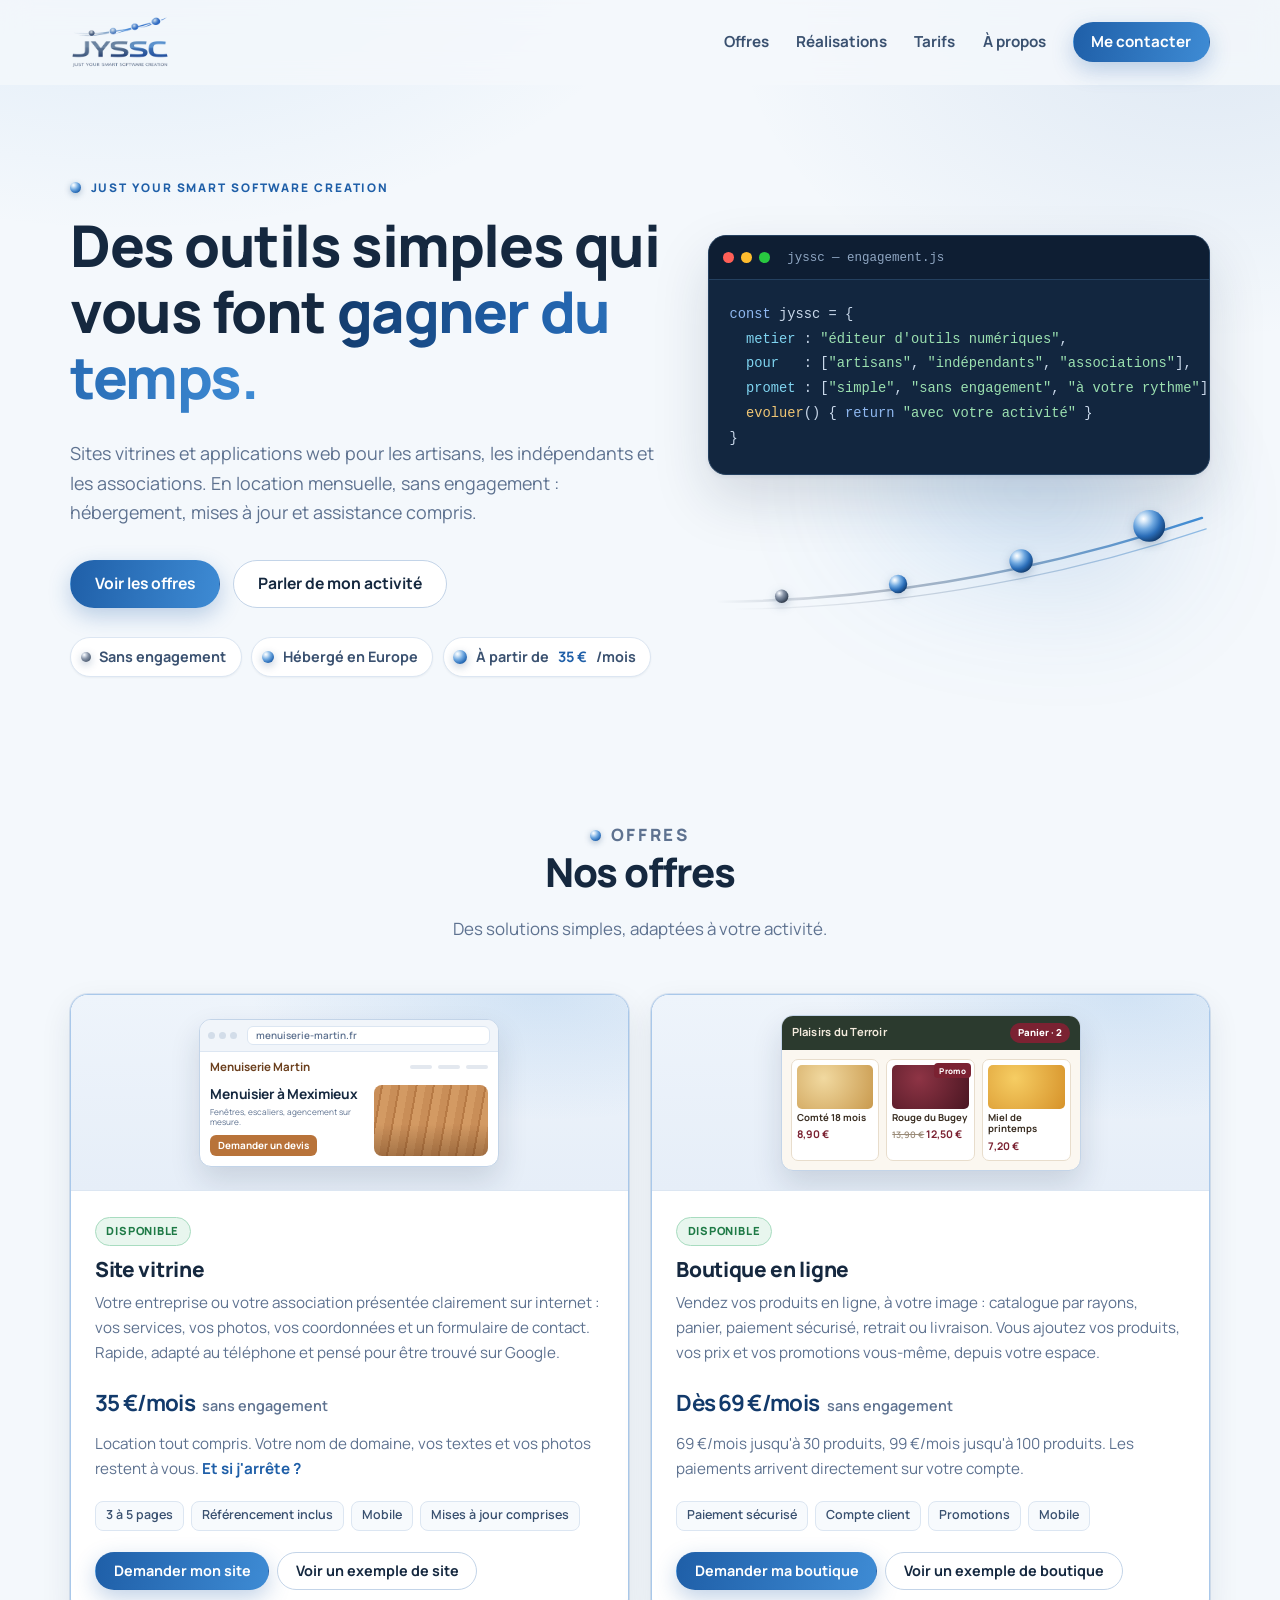
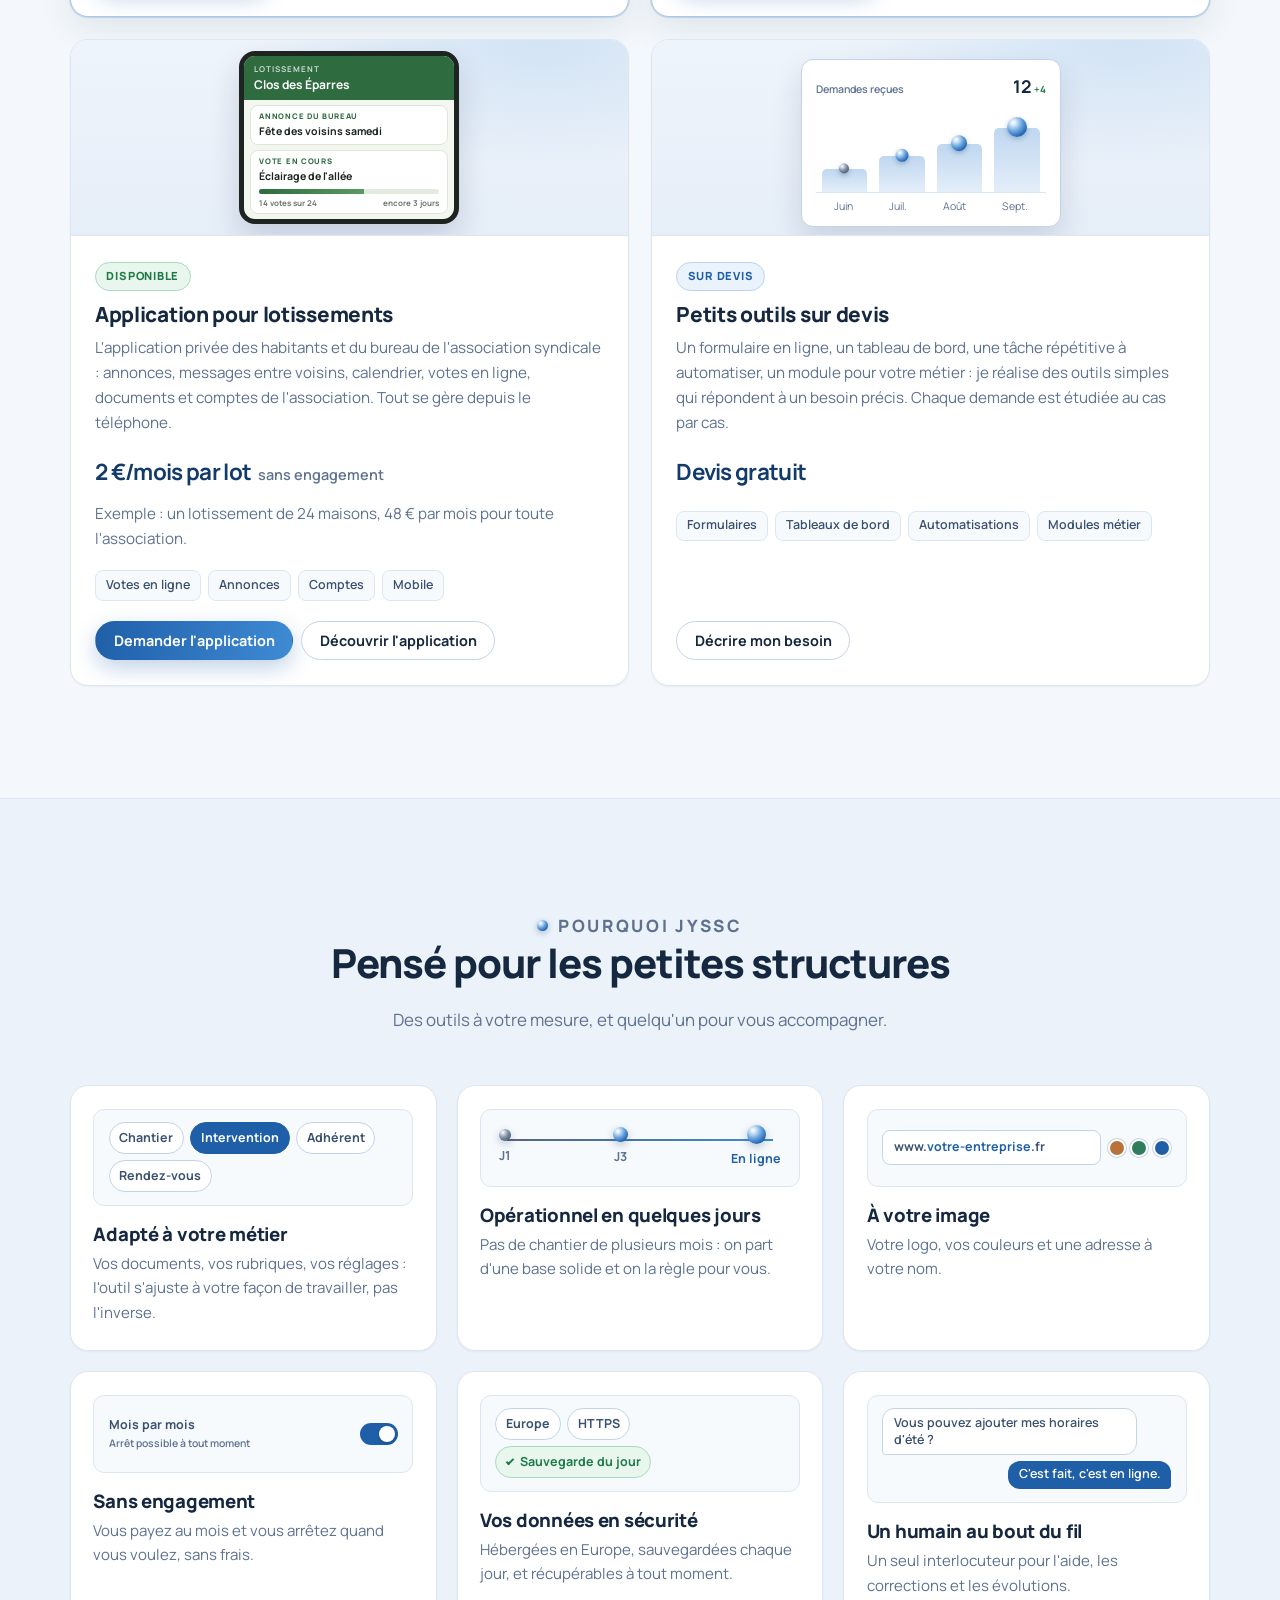
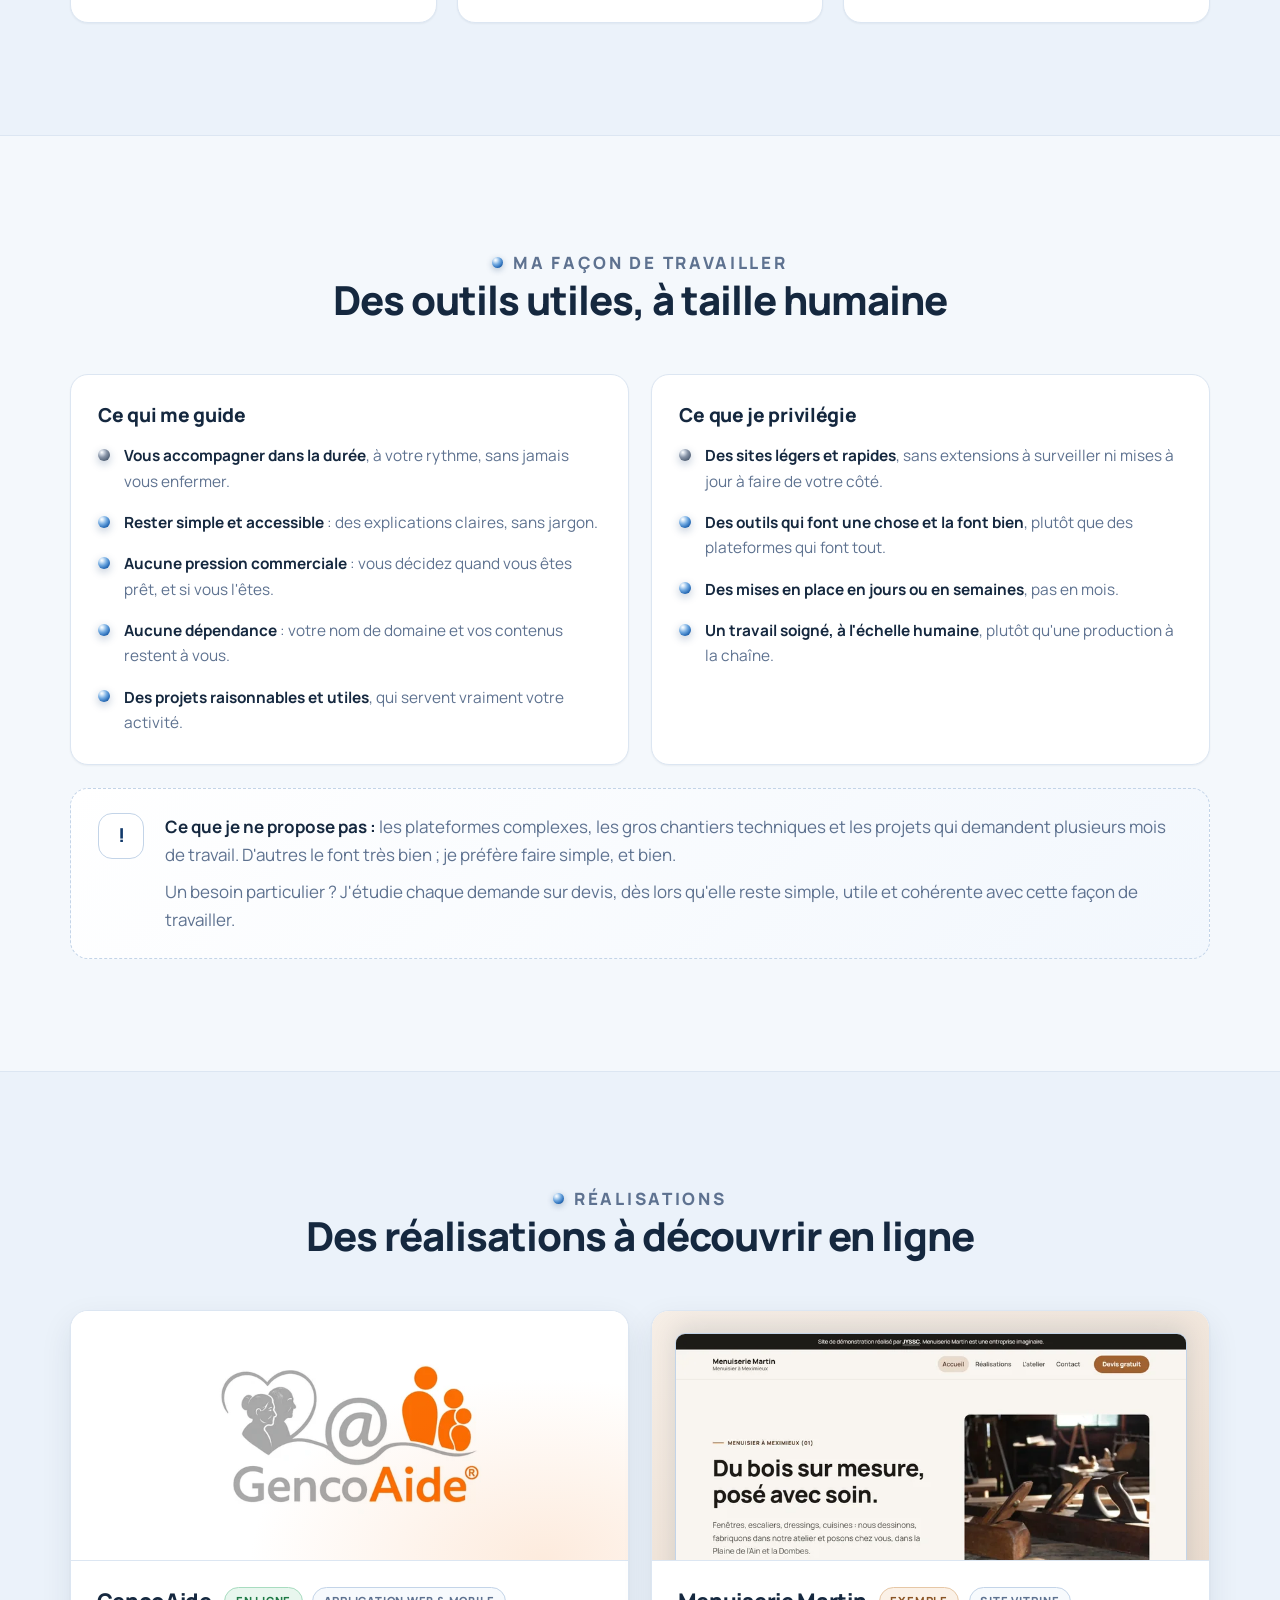
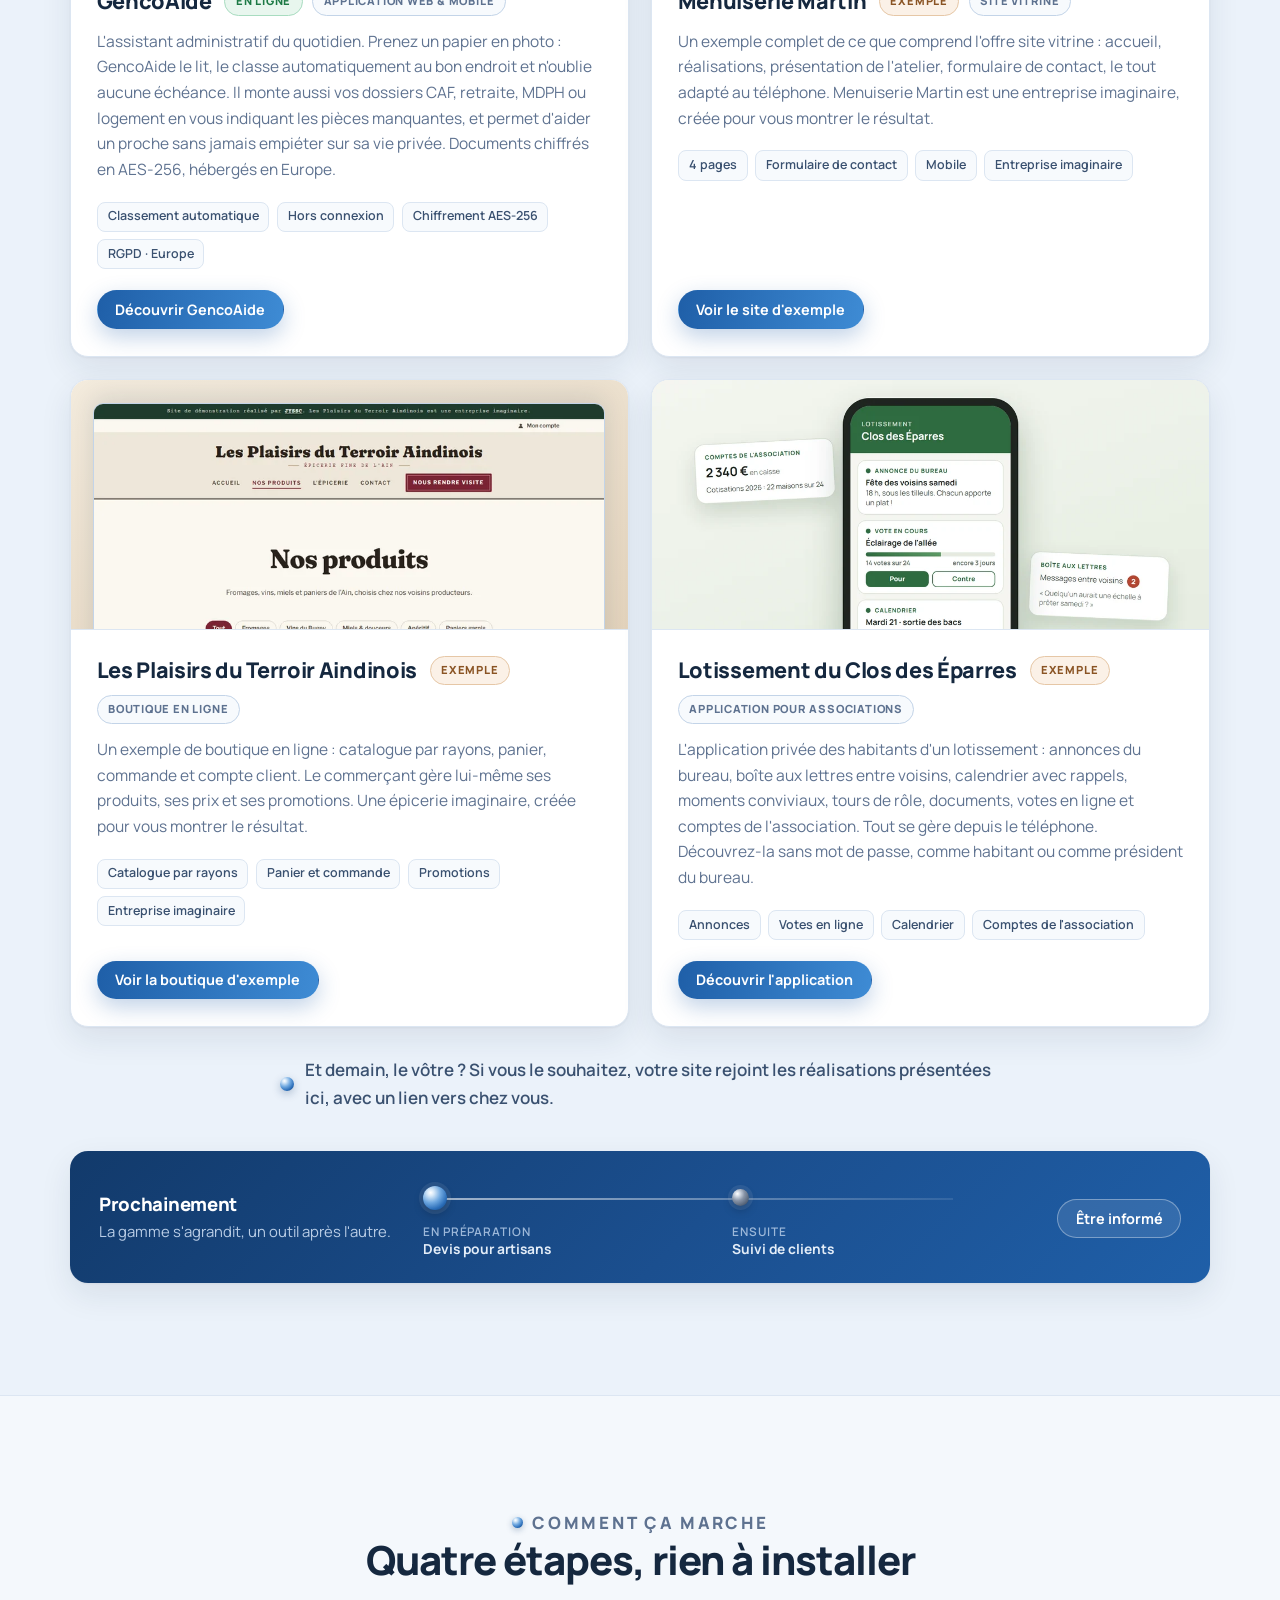
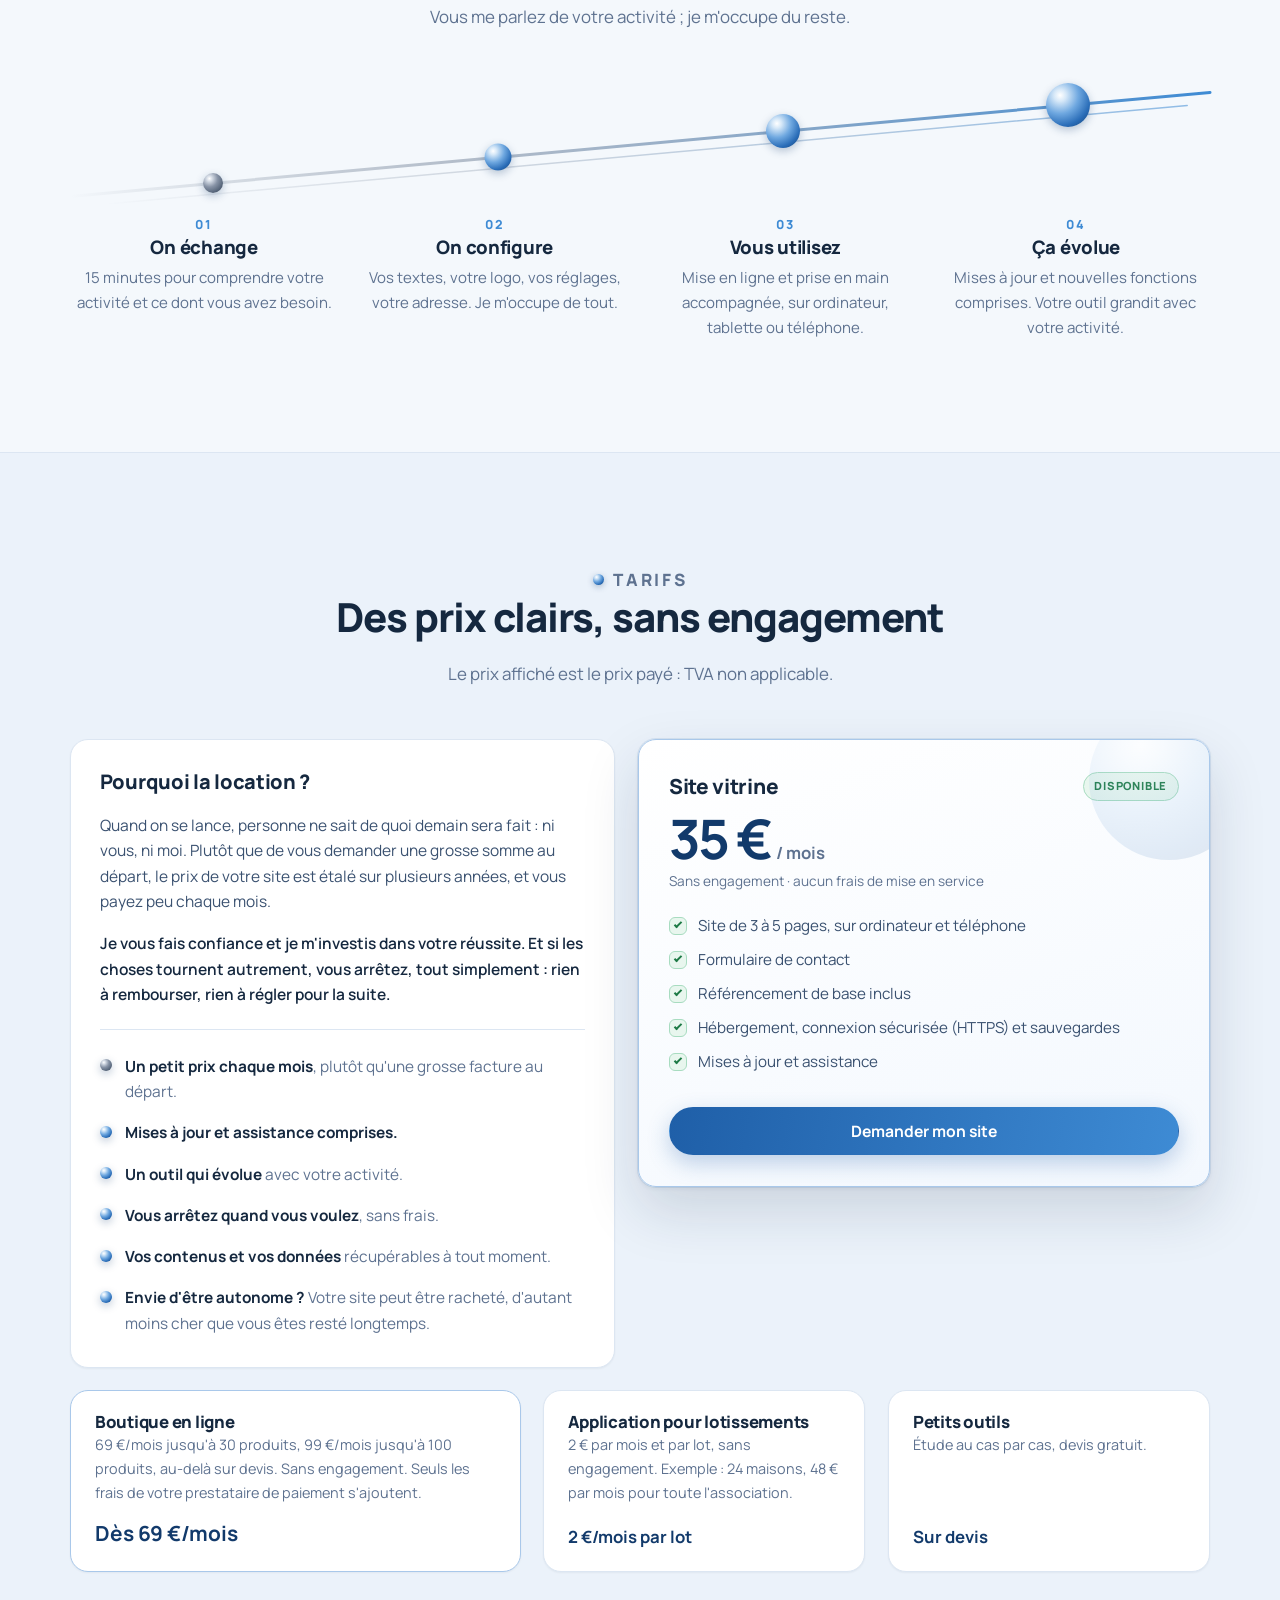
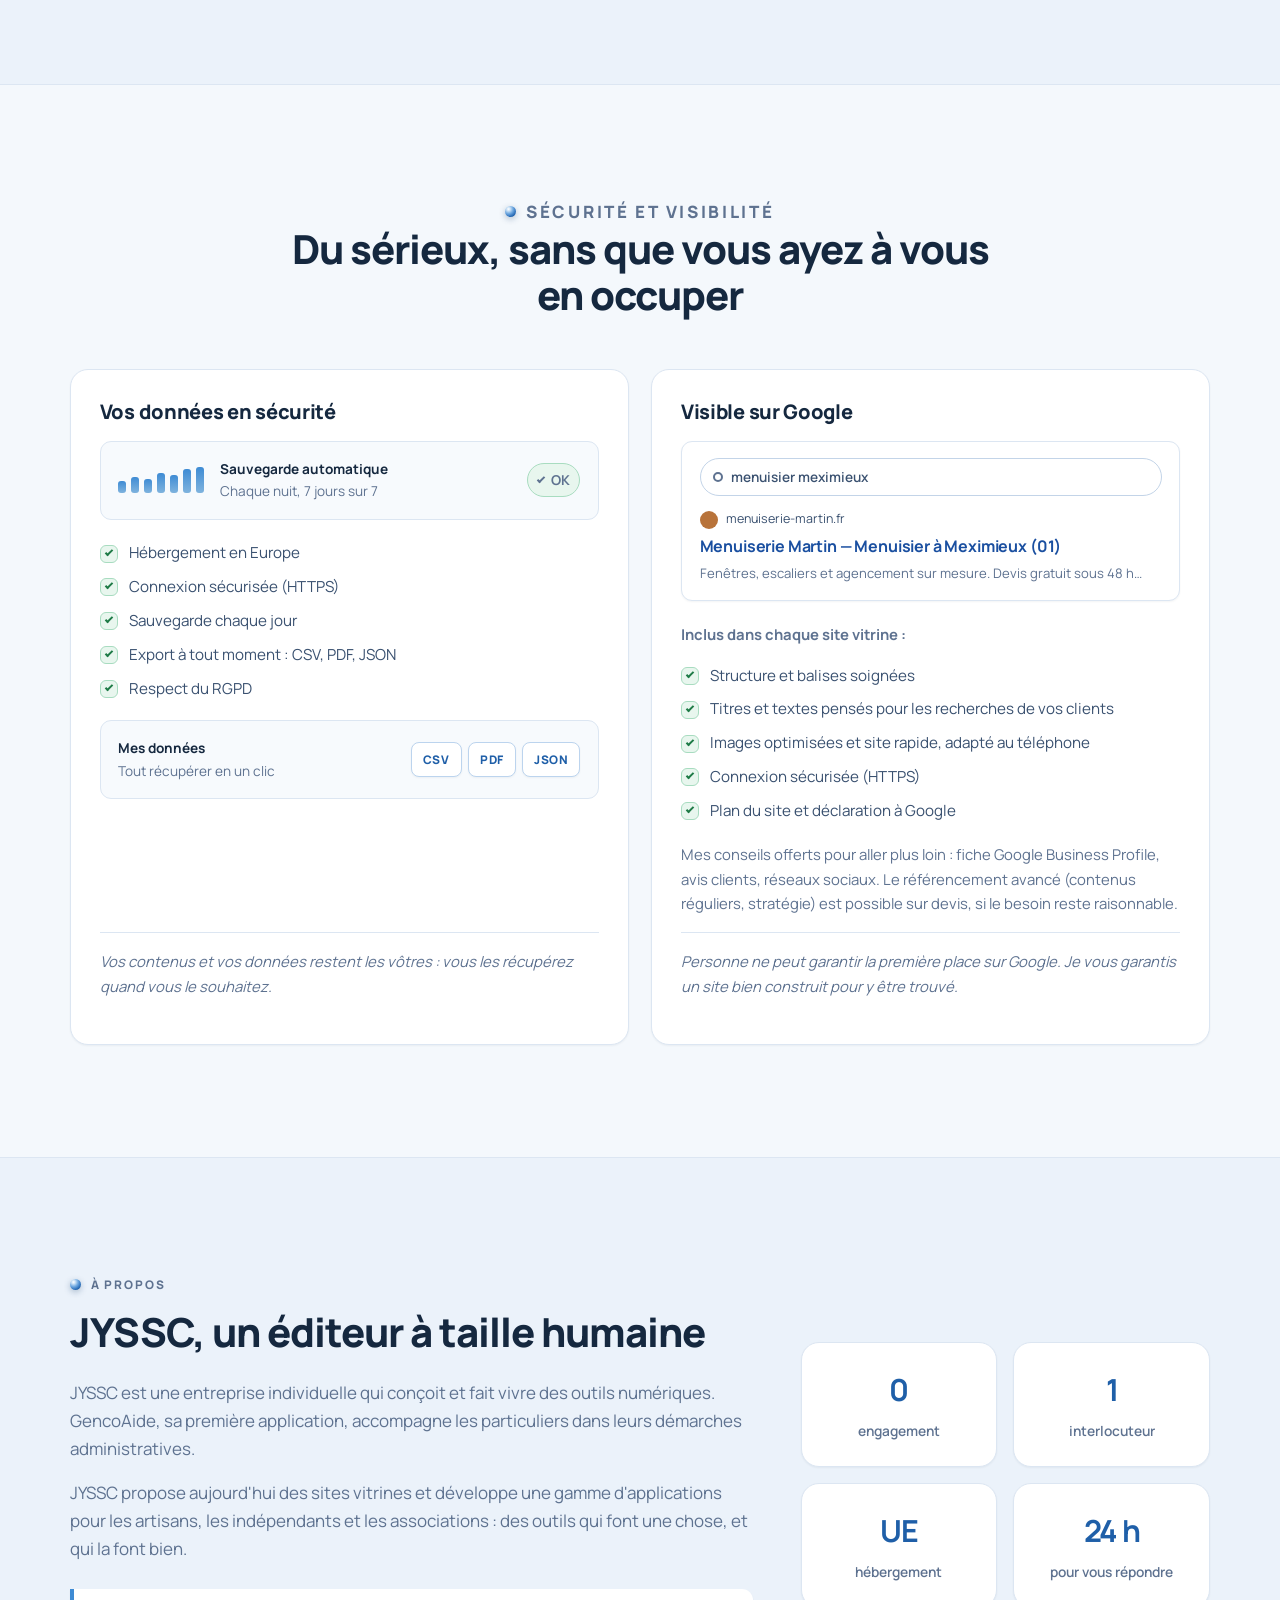
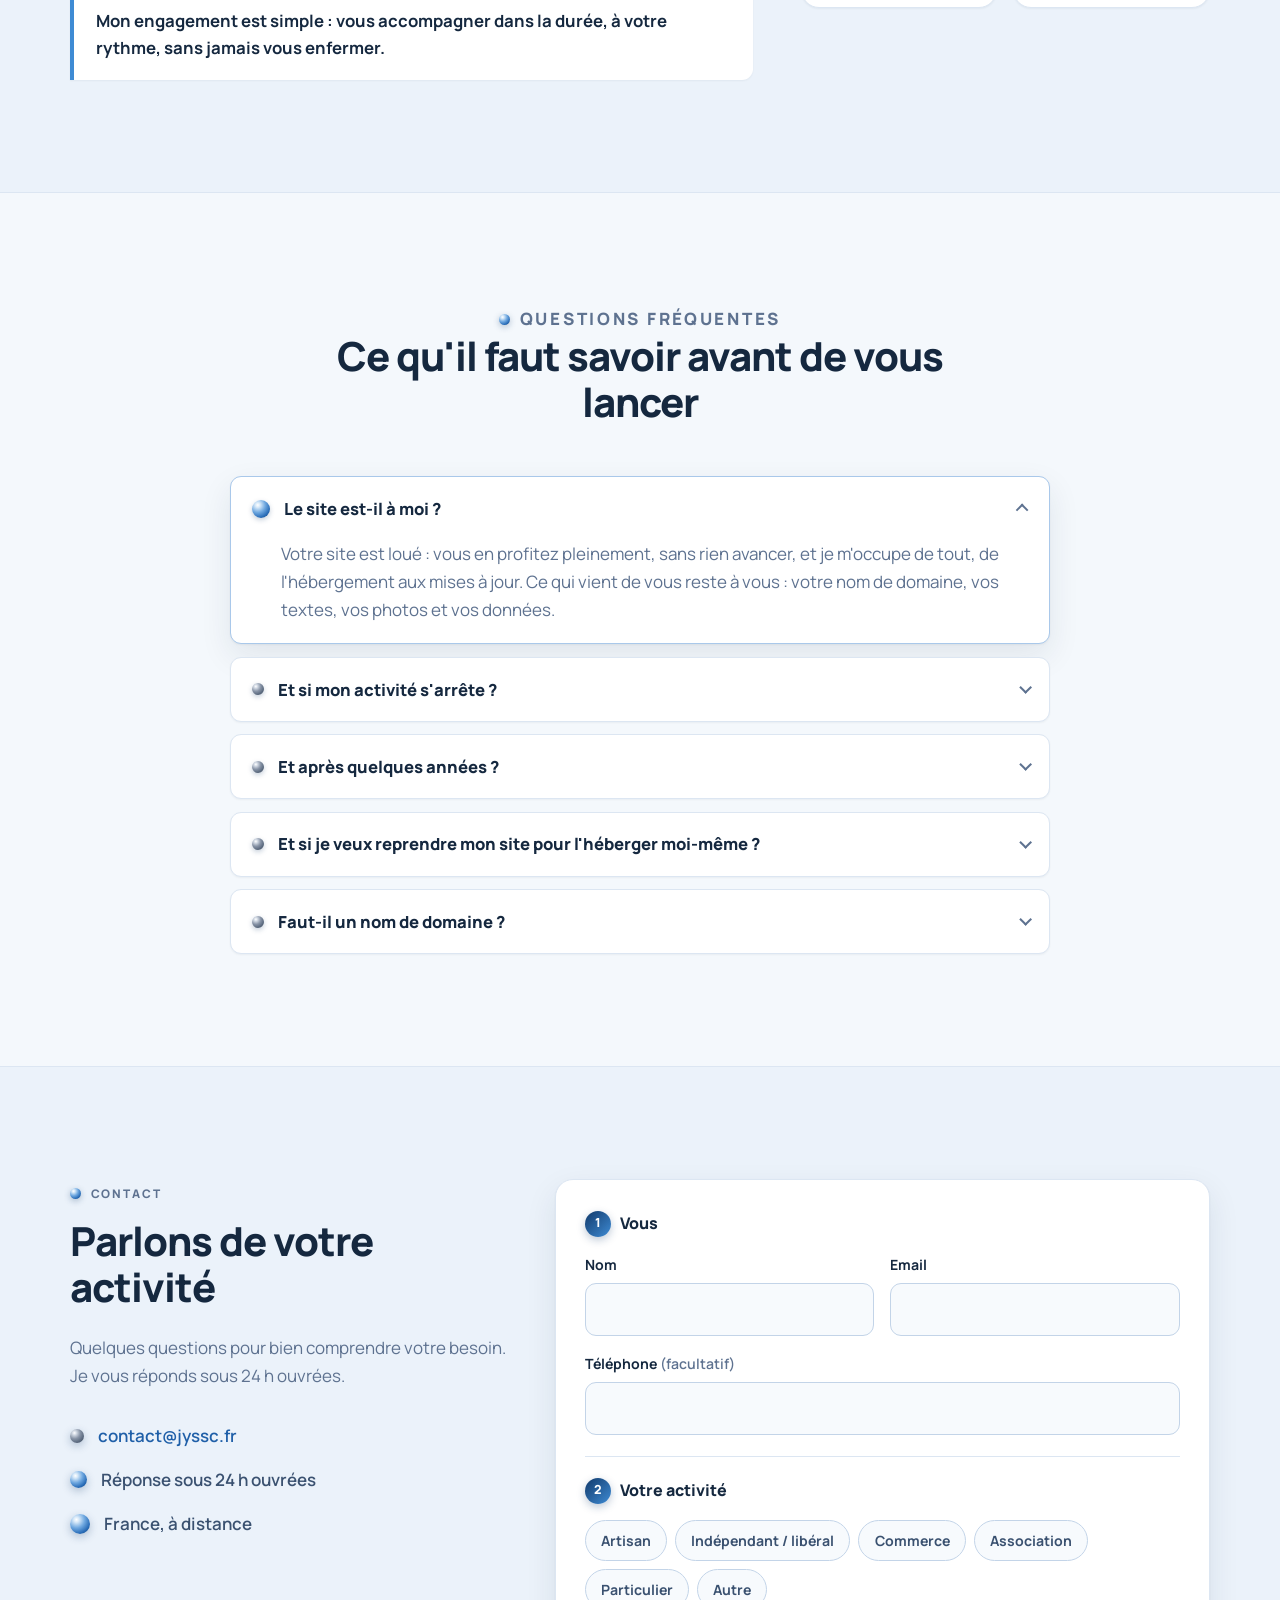
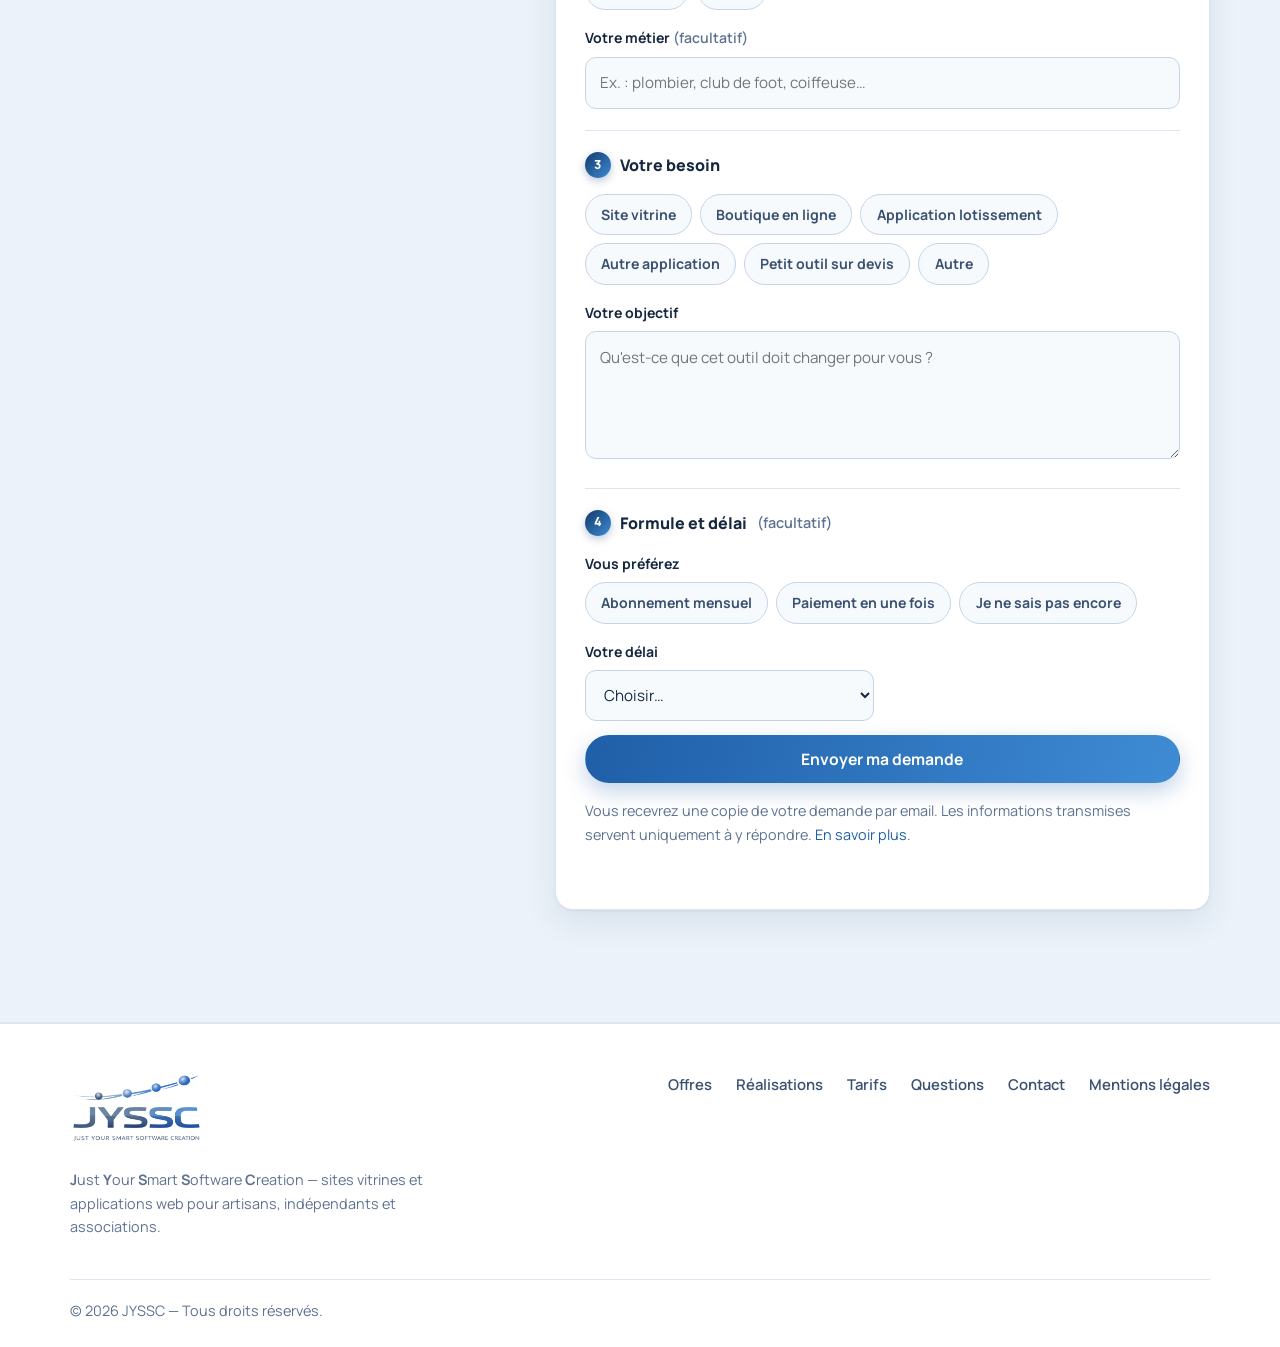
==== index.html @ 2e86fd9c "Offre « Application pour lotissements » a 2 EUR par mois et par lot - La carte « Applications metier" ====
<!DOCTYPE html>
<html lang="fr">
<head>
<meta charset="utf-8">
<meta name="viewport" content="width=device-width, initial-scale=1">
<title>JYSSC — Sites vitrines, boutiques et applications pour artisans et associations</title>
<meta name="description" content="Sites vitrines dès 35 €/mois, boutiques en ligne dès 69 €/mois, application pour lotissements à 2 € par lot : des outils simples pour artisans, commerçants et associations. Sans engagement, hébergé en Europe.">
<meta name="author" content="JYSSC">
<link rel="canonical" href="https://www.jyssc.fr/">
<meta property="og:type" content="website">
<meta property="og:title" content="JYSSC — Des outils simples qui vous font gagner du temps">
<meta property="og:description" content="Sites vitrines et applications web pour artisans, indépendants et associations. Location mensuelle, sans engagement.">
<meta property="og:locale" content="fr_FR">
<meta property="og:url" content="https://www.jyssc.fr/">
<meta property="og:image" content="https://www.jyssc.fr/assets/img/og-jyssc.png">
<meta property="og:image:width" content="1200">
<meta property="og:image:height" content="630">
<meta name="twitter:card" content="summary_large_image">
<meta name="theme-color" content="#F4F8FC">
<link rel="icon" href="assets/img/favicon.svg" type="image/svg+xml">
<link rel="preload" href="assets/fonts/manrope-latin.woff2" as="font" type="font/woff2" crossorigin>
<link rel="stylesheet" href="assets/css/style.css?v=11">
</head>
<body id="top">

<a class="skip-link" href="#main">Aller au contenu</a>

<!-- Dégradés des sphères, partagés par tous les SVG de la page -->
<svg width="0" height="0" style="position:absolute" aria-hidden="true" focusable="false">
  <defs>
    <radialGradient id="g-orb" cx="32%" cy="28%" r="78%">
      <stop offset="0" stop-color="#FFFFFF"/>
      <stop offset=".14" stop-color="#D6E8F8"/>
      <stop offset=".42" stop-color="#6FA8E0"/>
      <stop offset=".7" stop-color="#2A6DB8"/>
      <stop offset="1" stop-color="#123A6B"/>
    </radialGradient>
    <radialGradient id="g-orb-slate" cx="32%" cy="28%" r="78%">
      <stop offset="0" stop-color="#FFFFFF"/>
      <stop offset=".14" stop-color="#D5DCE6"/>
      <stop offset=".42" stop-color="#8793A6"/>
      <stop offset=".72" stop-color="#56657A"/>
      <stop offset="1" stop-color="#2C3646"/>
    </radialGradient>
    <linearGradient id="g-trail" x1="0" y1="0" x2="1" y2="0">
      <stop offset="0" stop-color="#56657A" stop-opacity="0"/>
      <stop offset=".35" stop-color="#7C8BA0" stop-opacity=".55"/>
      <stop offset="1" stop-color="#3E8BD4"/>
    </linearGradient>
  </defs>
</svg>

<header class="site-header">
  <div class="container header-inner">
    <a class="brand" href="#top" aria-label="JYSSC, accueil">
      <img class="brand-logo" src="assets/img/logo-jyssc.png"
           alt="JYSSC — Just Your Smart Software Creation" width="518" height="280">
    </a>

    <nav class="nav" id="nav" aria-label="Navigation principale">
      <a href="#offres">Offres</a>
      <a href="#realisations">Réalisations</a>
      <a href="#tarifs">Tarifs</a>
      <a href="#apropos">À propos</a>
      <a class="btn btn-sm btn-primary" href="#contact">Me contacter</a>
    </nav>

    <button class="nav-toggle" id="navToggle" aria-expanded="false" aria-controls="nav" aria-label="Ouvrir le menu">
      <span></span><span></span><span></span>
    </button>
  </div>
</header>

<main id="main">

  <!-- ===================================================== ACCUEIL -->
  <section class="hero">
    <div class="container hero-inner">
      <div class="hero-copy">
        <p class="eyebrow">Just Your Smart Software Creation</p>
        <h1>Des outils simples qui vous font <span class="grad">gagner du temps.</span></h1>
        <p class="lead">
          Sites vitrines et applications web pour les artisans, les indépendants et les
          associations. En location mensuelle, sans engagement : hébergement, mises à jour
          et assistance compris.
        </p>
        <div class="hero-actions">
          <a class="btn btn-primary" href="#offres">Voir les offres</a>
          <a class="btn btn-ghost" href="#contact">Parler de mon activité</a>
        </div>
        <ul class="hero-points">
          <li><span class="orb orb-slate" style="--s:10px"></span>Sans engagement</li>
          <li><span class="orb" style="--s:12px"></span>Hébergé en Europe</li>
          <li><span class="orb" style="--s:14px"></span>À partir de <strong>35 €</strong>/mois</li>
        </ul>
      </div>

      <div class="hero-visual" aria-hidden="true">
        <div class="window">
          <div class="window-bar"><i></i><i></i><i></i><span>jyssc — engagement.js</span></div>
          <pre class="code"><code><span class="c-key">const</span> jyssc = {
  <span class="c-prop">metier</span> : <span class="c-str">"éditeur d'outils numériques"</span>,
  <span class="c-prop">pour</span>   : [<span class="c-str">"artisans"</span>, <span class="c-str">"indépendants"</span>, <span class="c-str">"associations"</span>],
  <span class="c-prop">promet</span> : [<span class="c-str">"simple"</span>, <span class="c-str">"sans engagement"</span>, <span class="c-str">"à votre rythme"</span>],
  <span class="c-fn">evoluer</span>() { <span class="c-key">return</span> <span class="c-str">"avec votre activité"</span> }
}</code></pre>
        </div>
        <!-- La trajectoire du logo, en entier sous l'encadré : l'évolution -->
        <svg class="hero-evolution" viewBox="0 0 600 140" focusable="false">
          <path d="M10 125 C 180 125, 380 95, 590 25" fill="none" stroke="url(#g-trail)" stroke-width="3" stroke-linecap="round"/>
          <path d="M30 134 C 200 133, 400 104, 595 38" fill="none" stroke="url(#g-trail)" stroke-width="1.5" stroke-linecap="round" opacity=".55"/>
          <circle class="t-orb" cx="88"  cy="118.5" r="8"  fill="url(#g-orb-slate)"/>
          <circle class="t-orb" cx="227" cy="104"   r="11" fill="url(#g-orb)"/>
          <circle class="t-orb" cx="374" cy="76.5"  r="14" fill="url(#g-orb)"/>
          <circle class="t-orb" cx="527" cy="34.5"  r="19" fill="url(#g-orb)"/>
        </svg>
        <div class="glow"></div>
      </div>
    </div>
  </section>

  <!-- ===================================================== OFFRES -->
  <section class="section" id="offres">
    <div class="container">
      <header class="section-head">
        <p class="eyebrow">Offres</p>
        <h2>Nos offres</h2>
        <p>Des solutions simples, adaptées à votre activité.</p>
      </header>

      <div class="offers">
        <!-- Site vitrine -->
        <article class="offer offer-featured">
          <div class="scene" aria-hidden="true">
            <div class="mock-browser">
              <div class="mb-bar"><i></i><i></i><i></i><span>menuiserie-martin.fr</span></div>
              <div class="mb-nav"><b>Menuiserie Martin</b><span></span><span></span><span></span></div>
              <div class="mb-hero">
                <div>
                  <strong>Menuisier à Meximieux</strong>
                  <small>Fenêtres, escaliers, agencement sur mesure.</small>
                  <em>Demander un devis</em>
                </div>
                <div class="mb-photo"></div>
              </div>
            </div>
          </div>
          <div class="offer-body">
            <div><span class="badge badge-live">Disponible</span></div>
            <h3>Site vitrine</h3>
            <p>
              Votre entreprise ou votre association présentée clairement sur internet : vos
              services, vos photos, vos coordonnées et un formulaire de contact. Rapide, adapté
              au téléphone et pensé pour être trouvé sur Google.
            </p>
            <p class="offer-price"><strong>35 €/mois</strong><span>sans engagement</span></p>
            <p class="offer-note">
              Location tout compris. Votre nom de domaine, vos textes et vos photos restent à vous.
              <a href="#faq-arret">Et si j'arrête ?</a>
            </p>
            <ul class="tags">
              <li class="tag">3 à 5 pages</li>
              <li class="tag">Référencement inclus</li>
              <li class="tag">Mobile</li>
              <li class="tag">Mises à jour comprises</li>
            </ul>
            <div class="offer-actions">
              <a class="btn btn-primary btn-sm" href="#contact" data-besoin="Site vitrine">Demander mon site</a>
              <a class="btn btn-ghost btn-sm" href="https://demo.jyssc.fr" target="_blank" rel="noopener">Voir un exemple de site</a>
            </div>
          </div>
        </article>

        <!-- Boutique en ligne -->
        <article class="offer offer-featured">
          <div class="scene" aria-hidden="true">
            <div class="mock-shop">
              <div class="ms-bar"><b>Plaisirs du Terroir</b><span class="ms-cart">Panier · 2</span></div>
              <div class="ms-grid">
                <div class="ms-item"><i style="--c1:#F1D9A0;--c2:#C99A4E"></i><span>Comté 18 mois</span><b>8,90 €</b></div>
                <div class="ms-item"><i style="--c1:#8E3445;--c2:#4A1622"></i><span>Rouge du Bugey</span><b><s>13,90 €</s> 12,50 €</b><em>Promo</em></div>
                <div class="ms-item"><i style="--c1:#F6CD63;--c2:#D6922A"></i><span>Miel de printemps</span><b>7,20 €</b></div>
              </div>
            </div>
          </div>
          <div class="offer-body">
            <div><span class="badge badge-live">Disponible</span></div>
            <h3>Boutique en ligne</h3>
            <p>
              Vendez vos produits en ligne, à votre image : catalogue par rayons, panier,
              paiement sécurisé, retrait ou livraison. Vous ajoutez vos produits, vos prix
              et vos promotions vous-même, depuis votre espace.
            </p>
            <p class="offer-price"><strong>Dès 69 €/mois</strong><span>sans engagement</span></p>
            <p class="offer-note">
              69 €/mois jusqu'à 30 produits, 99 €/mois jusqu'à 100 produits.
              Les paiements arrivent directement sur votre compte.
            </p>
            <ul class="tags">
              <li class="tag">Paiement sécurisé</li>
              <li class="tag">Compte client</li>
              <li class="tag">Promotions</li>
              <li class="tag">Mobile</li>
            </ul>
            <div class="offer-actions">
              <a class="btn btn-primary btn-sm" href="#contact" data-besoin="Boutique en ligne">Demander ma boutique</a>
              <a class="btn btn-ghost btn-sm" href="https://demo-epicerie.jyssc.fr" target="_blank" rel="noopener">Voir un exemple de boutique</a>
            </div>
          </div>
        </article>

        <!-- Application pour lotissements (associations syndicales libres) -->
        <article class="offer">
          <div class="scene" aria-hidden="true">
            <div class="mock-app">
              <div class="ma-top"><small>Lotissement</small><b>Clos des Éparres</b></div>
              <div class="ma-card"><span class="ma-k">Annonce du bureau</span><strong>Fête des voisins samedi</strong></div>
              <div class="ma-card">
                <span class="ma-k">Vote en cours</span><strong>Éclairage de l'allée</strong>
                <span class="ma-bar"><i></i></span>
                <span class="ma-row"><span>14 votes sur 24</span><span>encore 3 jours</span></span>
              </div>
            </div>
          </div>
          <div class="offer-body">
            <div><span class="badge badge-live">Disponible</span></div>
            <h3>Application pour lotissements</h3>
            <p>
              L'application privée des habitants et du bureau de l'association syndicale :
              annonces, messages entre voisins, calendrier, votes en ligne, documents et
              comptes de l'association. Tout se gère depuis le téléphone.
            </p>
            <p class="offer-price"><strong>2 €/mois par lot</strong><span>sans engagement</span></p>
            <p class="offer-note">
              Exemple : un lotissement de 24 maisons, 48 € par mois pour toute l'association.
            </p>
            <ul class="tags">
              <li class="tag">Votes en ligne</li>
              <li class="tag">Annonces</li>
              <li class="tag">Comptes</li>
              <li class="tag">Mobile</li>
            </ul>
            <div class="offer-actions">
              <a class="btn btn-primary btn-sm" href="#contact" data-besoin="Application lotissement">Demander l'application</a>
              <a class="btn btn-ghost btn-sm" href="https://demo-lotissement.jyssc.fr" target="_blank" rel="noopener">Découvrir l'application</a>
            </div>
          </div>
        </article>

        <!-- Petits outils sur devis -->
        <article class="offer">
          <div class="scene" aria-hidden="true">
            <div class="mock-dash">
              <div class="mdb-kpi"><span>Demandes reçues</span><b>12<small>+4</small></b></div>
              <div class="mdb-bars">
                <i style="--h:32%;--o:10px"></i>
                <i style="--h:50%;--o:13px"></i>
                <i style="--h:66%;--o:16px"></i>
                <i style="--h:88%;--o:20px"></i>
              </div>
              <div class="mdb-legend"><span>Juin</span><span>Juil.</span><span>Août</span><span>Sept.</span></div>
            </div>
          </div>
          <div class="offer-body">
            <div><span class="badge badge-quote">Sur devis</span></div>
            <h3>Petits outils sur devis</h3>
            <p>
              Un formulaire en ligne, un tableau de bord, une tâche répétitive à
              automatiser, un module pour votre métier : je réalise des outils simples qui répondent à un
              besoin précis. Chaque demande est étudiée au cas par cas.
            </p>
            <p class="offer-price"><strong>Devis gratuit</strong></p>
            <ul class="tags">
              <li class="tag">Formulaires</li>
              <li class="tag">Tableaux de bord</li>
              <li class="tag">Automatisations</li>
              <li class="tag">Modules métier</li>
            </ul>
            <a class="btn btn-ghost btn-sm" href="#contact" data-besoin="Petit outil sur devis">Décrire mon besoin</a>
          </div>
        </article>
      </div>
    </div>
  </section>

  <!-- ===================================================== POURQUOI JYSSC -->
  <section class="section section-alt" id="pourquoi">
    <div class="container">
      <header class="section-head">
        <p class="eyebrow">Pourquoi JYSSC</p>
        <h2>Pensé pour les petites structures</h2>
        <p>Des outils à votre mesure, et quelqu'un pour vous accompagner.</p>
      </header>

      <div class="why">
        <article class="why-card">
          <div class="vignette" aria-hidden="true">
            <span class="chip">Chantier</span>
            <span class="chip chip-on">Intervention</span>
            <span class="chip">Adhérent</span>
            <span class="chip">Rendez-vous</span>
          </div>
          <h3>Adapté à votre métier</h3>
          <p>Vos documents, vos rubriques, vos réglages : l'outil s'ajuste à votre façon de travailler, pas l'inverse.</p>
        </article>

        <article class="why-card">
          <div class="vignette v-timeline" aria-hidden="true">
            <span class="v-step"><span class="orb orb-slate" style="--s:12px"></span>J1</span>
            <span class="v-step"><span class="orb" style="--s:15px"></span>J3</span>
            <span class="v-step"><span class="orb" style="--s:19px"></span><b>En ligne</b></span>
          </div>
          <h3>Opérationnel en quelques jours</h3>
          <p>Pas de chantier de plusieurs mois : on part d'une base solide et on la règle pour vous.</p>
        </article>

        <article class="why-card">
          <div class="vignette" aria-hidden="true">
            <span class="v-url">www.<em>votre-entreprise</em>.fr</span>
            <span class="swatches">
              <i style="background:#B8733A"></i><i style="background:#2F7D5B"></i><i style="background:#1F5FA8"></i>
            </span>
          </div>
          <h3>À votre image</h3>
          <p>Votre logo, vos couleurs et une adresse à votre nom.</p>
        </article>

        <article class="why-card">
          <div class="vignette v-toggle" aria-hidden="true">
            <span>Mois par mois<small>Arrêt possible à tout moment</small></span>
            <span class="switch"></span>
          </div>
          <h3>Sans engagement</h3>
          <p>Vous payez au mois et vous arrêtez quand vous voulez, sans frais.</p>
        </article>

        <article class="why-card">
          <div class="vignette" aria-hidden="true">
            <span class="chip">Europe</span>
            <span class="chip">HTTPS</span>
            <span class="chip chip-ok">Sauvegarde du jour</span>
          </div>
          <h3>Vos données en sécurité</h3>
          <p>Hébergées en Europe, sauvegardées chaque jour, et récupérables à tout moment.</p>
        </article>

        <article class="why-card">
          <div class="vignette v-chat" aria-hidden="true">
            <span class="bubble bubble-client">Vous pouvez ajouter mes horaires d'été ?</span>
            <span class="bubble bubble-me">C'est fait, c'est en ligne.</span>
          </div>
          <h3>Un humain au bout du fil</h3>
          <p>Un seul interlocuteur pour l'aide, les corrections et les évolutions.</p>
        </article>
      </div>
    </div>
  </section>

  <!-- ===================================================== MA FAÇON DE TRAVAILLER -->
  <section class="section" id="facon">
    <div class="container">
      <header class="section-head">
        <p class="eyebrow">Ma façon de travailler</p>
        <h2>Des outils utiles, à taille humaine</h2>
      </header>

      <div class="approach">
        <div class="approach-col">
          <h3>Ce qui me guide</h3>
          <ul class="orb-list">
            <li><span class="orb orb-slate" style="--s:12px"></span><span><strong>Vous accompagner dans la durée</strong>, à votre rythme, sans jamais vous enfermer.</span></li>
            <li><span class="orb" style="--s:12px"></span><span><strong>Rester simple et accessible</strong> : des explications claires, sans jargon.</span></li>
            <li><span class="orb" style="--s:12px"></span><span><strong>Aucune pression commerciale</strong> : vous décidez quand vous êtes prêt, et si vous l'êtes.</span></li>
            <li><span class="orb" style="--s:12px"></span><span><strong>Aucune dépendance</strong> : votre nom de domaine et vos contenus restent à vous.</span></li>
            <li><span class="orb" style="--s:12px"></span><span><strong>Des projets raisonnables et utiles</strong>, qui servent vraiment votre activité.</span></li>
          </ul>
        </div>

        <div class="approach-col">
          <h3>Ce que je privilégie</h3>
          <ul class="orb-list">
            <li><span class="orb orb-slate" style="--s:12px"></span><span><strong>Des sites légers et rapides</strong>, sans extensions à surveiller ni mises à jour à faire de votre côté.</span></li>
            <li><span class="orb" style="--s:12px"></span><span><strong>Des outils qui font une chose et la font bien</strong>, plutôt que des plateformes qui font tout.</span></li>
            <li><span class="orb" style="--s:12px"></span><span><strong>Des mises en place en jours ou en semaines</strong>, pas en mois.</span></li>
            <li><span class="orb" style="--s:12px"></span><span><strong>Un travail soigné, à l'échelle humaine</strong>, plutôt qu'une production à la chaîne.</span></li>
          </ul>
        </div>
      </div>

      <div class="not-offered">
        <span class="not-offered-mark" aria-hidden="true">!</span>
        <div>
          <p>
            <strong>Ce que je ne propose pas :</strong> les plateformes complexes, les gros chantiers
            techniques et les projets qui demandent plusieurs mois de travail. D'autres le font très
            bien ; je préfère faire simple, et bien.
          </p>
          <p>
            Un besoin particulier ? J'étudie chaque demande sur devis, dès lors qu'elle reste
            simple, utile et cohérente avec cette façon de travailler.
          </p>
        </div>
      </div>
    </div>
  </section>

  <!-- ===================================================== RÉALISATIONS -->
  <section class="section section-alt" id="realisations">
    <div class="container">
      <header class="section-head">
        <p class="eyebrow">Réalisations</p>
        <h2>Des réalisations à découvrir en ligne</h2>
      </header>

      <div class="projects" id="projects">
        <!-- injecté depuis assets/js/projects.js -->
      </div>

      <p class="showcase-note">
        <span class="orb" style="--s:14px" aria-hidden="true"></span>
        <span>Et demain, le vôtre ? Si vous le souhaitez, votre site rejoint les réalisations
        présentées ici, avec un lien vers chez vous.</span>
      </p>

      <aside class="upcoming" aria-labelledby="upcoming-title">
        <div>
          <h3 id="upcoming-title">Prochainement</h3>
          <p>La gamme s'agrandit, un outil après l'autre.</p>
        </div>
        <ol class="upcoming-track">
          <li class="u-item">
            <span class="u-orb"><span class="orb" style="--s:24px"></span></span>
            <span><small>En préparation</small>Devis pour artisans</span>
          </li>
          <li class="u-item">
            <span class="u-orb"><span class="orb orb-slate" style="--s:17px"></span></span>
            <span><small>Ensuite</small>Suivi de clients</span>
          </li>
        </ol>
        <a class="btn btn-ghost btn-sm" href="#contact" data-besoin="Application métier">Être informé</a>
      </aside>
    </div>
  </section>

  <!-- ===================================================== COMMENT ÇA MARCHE -->
  <section class="section" id="fonctionnement">
    <div class="container">
      <header class="section-head">
        <p class="eyebrow">Comment ça marche</p>
        <h2>Quatre étapes, rien à installer</h2>
        <p>Vous me parlez de votre activité ; je m'occupe du reste.</p>
      </header>

      <div class="journey">
        <!-- La trajectoire du logo : une sphère par étape, de plus en plus grande -->
        <div class="journey-track" aria-hidden="true">
          <svg viewBox="0 0 100 100" preserveAspectRatio="none" focusable="false">
            <line x1="0" y1="88" x2="100" y2="8" stroke="url(#g-trail)" stroke-width="3" vector-effect="non-scaling-stroke" stroke-linecap="round"/>
            <line x1="3" y1="94" x2="98" y2="18" stroke="url(#g-trail)" stroke-width="1.5" vector-effect="non-scaling-stroke" stroke-linecap="round" opacity=".55"/>
          </svg>
          <span class="orb orb-slate" style="--s:20px; left:12.5%; top:78%"></span>
          <span class="orb" style="--s:27px; left:37.5%; top:58%"></span>
          <span class="orb" style="--s:34px; left:62.5%; top:38%"></span>
          <span class="orb" style="--s:44px; left:87.5%; top:18%"></span>
        </div>

        <ol class="journey-steps">
          <li>
            <span class="orb orb-slate" style="--s:18px" aria-hidden="true"></span>
            <div>
              <h3>On échange</h3>
              <p>15 minutes pour comprendre votre activité et ce dont vous avez besoin.</p>
            </div>
          </li>
          <li>
            <span class="orb" style="--s:24px" aria-hidden="true"></span>
            <div>
              <h3>On configure</h3>
              <p>Vos textes, votre logo, vos réglages, votre adresse. Je m'occupe de tout.</p>
            </div>
          </li>
          <li>
            <span class="orb" style="--s:30px" aria-hidden="true"></span>
            <div>
              <h3>Vous utilisez</h3>
              <p>Mise en ligne et prise en main accompagnée, sur ordinateur, tablette ou téléphone.</p>
            </div>
          </li>
          <li>
            <span class="orb" style="--s:38px" aria-hidden="true"></span>
            <div>
              <h3>Ça évolue</h3>
              <p>Mises à jour et nouvelles fonctions comprises. Votre outil grandit avec votre activité.</p>
            </div>
          </li>
        </ol>
      </div>
    </div>
  </section>

  <!-- ===================================================== TARIFS ET LOCATION -->
  <section class="section section-alt" id="tarifs">
    <div class="container">
      <header class="section-head">
        <p class="eyebrow">Tarifs</p>
        <h2>Des prix clairs, sans engagement</h2>
        <p>Le prix affiché est le prix payé : TVA non applicable.</p>
      </header>

      <div class="pricing">
        <div class="rent">
          <h3>Pourquoi la location ?</h3>
          <div class="rent-intro">
            <p>
              Quand on se lance, personne ne sait de quoi demain sera fait : ni vous, ni moi.
              Plutôt que de vous demander une grosse somme au départ, le prix de votre site est
              étalé sur plusieurs années, et vous payez peu chaque mois.
            </p>
            <p>
              Je vous fais confiance et je m'investis dans votre réussite. Et si les choses
              tournent autrement, vous arrêtez, tout simplement : rien à rembourser, rien à régler
              pour la suite.
            </p>
          </div>
          <ul class="orb-list">
            <li><span class="orb orb-slate" style="--s:12px"></span><span><strong>Un petit prix chaque mois</strong>, plutôt qu'une grosse facture au départ.</span></li>
            <li><span class="orb" style="--s:12px"></span><span><strong>Mises à jour et assistance comprises.</strong></span></li>
            <li><span class="orb" style="--s:12px"></span><span><strong>Un outil qui évolue</strong> avec votre activité.</span></li>
            <li><span class="orb" style="--s:12px"></span><span><strong>Vous arrêtez quand vous voulez</strong>, sans frais.</span></li>
            <li><span class="orb" style="--s:12px"></span><span><strong>Vos contenus et vos données</strong> récupérables à tout moment.</span></li>
            <li><span class="orb" style="--s:12px"></span><span><strong>Envie d'être autonome ?</strong> Votre site peut être racheté, d'autant moins cher que vous êtes resté longtemps.</span></li>
          </ul>
        </div>

        <article class="price-card">
          <div class="price-head">
            <h3>Site vitrine</h3>
            <span class="badge badge-live">Disponible</span>
          </div>
          <p class="price"><strong>35 €</strong><span>/ mois</span></p>
          <p class="price-note">Sans engagement · aucun frais de mise en service</p>
          <ul class="checks">
            <li>Site de 3 à 5 pages, sur ordinateur et téléphone</li>
            <li>Formulaire de contact</li>
            <li>Référencement de base inclus</li>
            <li>Hébergement, connexion sécurisée (HTTPS) et sauvegardes</li>
            <li>Mises à jour et assistance</li>
          </ul>
          <a class="btn btn-primary btn-block" href="#contact" data-besoin="Site vitrine">Demander mon site</a>
        </article>
      </div>

      <div class="price-rows">
        <div class="price-row price-row-shop">
          <div>
            <h3>Boutique en ligne</h3>
            <p>69 €/mois jusqu'à 30 produits, 99 €/mois jusqu'à 100 produits, au-delà sur devis.
            Sans engagement. Seuls les frais de votre prestataire de paiement s'ajoutent.</p>
          </div>
          <strong>Dès 69 €/mois</strong>
        </div>
        <div class="price-row">
          <div>
            <h3>Application pour lotissements</h3>
            <p>2 € par mois et par lot, sans engagement. Exemple : 24 maisons, 48 € par mois
            pour toute l'association.</p>
          </div>
          <strong>2 €/mois par lot</strong>
        </div>
        <div class="price-row">
          <div>
            <h3>Petits outils</h3>
            <p>Étude au cas par cas, devis gratuit.</p>
          </div>
          <strong>Sur devis</strong>
        </div>
      </div>
    </div>
  </section>

  <!-- ===================================================== SÉCURITÉ ET VISIBILITÉ -->
  <section class="section" id="securite">
    <div class="container">
      <header class="section-head">
        <p class="eyebrow">Sécurité et visibilité</p>
        <h2>Du sérieux, sans que vous ayez à vous en occuper</h2>
      </header>

      <div class="trust">
        <div class="trust-panel">
          <h3>Vos données en sécurité</h3>
          <div class="backup" aria-hidden="true">
            <span class="backup-dots">
              <i style="--h:12px"></i><i style="--h:16px"></i><i style="--h:14px"></i><i style="--h:20px"></i><i style="--h:18px"></i><i style="--h:24px"></i><i style="--h:26px"></i>
            </span>
            <span><b>Sauvegarde automatique</b><span>Chaque nuit, 7 jours sur 7</span></span>
            <span class="chip chip-ok">OK</span>
          </div>
          <ul class="checks">
            <li>Hébergement en Europe</li>
            <li>Connexion sécurisée (HTTPS)</li>
            <li>Sauvegarde chaque jour</li>
            <li>Export à tout moment : CSV, PDF, JSON</li>
            <li>Respect du RGPD</li>
          </ul>
          <div class="export" aria-hidden="true">
            <span><b>Mes données</b><span>Tout récupérer en un clic</span></span>
            <span class="export-btns"><i>CSV</i><i>PDF</i><i>JSON</i></span>
          </div>
          <p class="trust-foot">
            Vos contenus et vos données restent les vôtres : vous les récupérez quand vous
            le souhaitez.
          </p>
        </div>

        <div class="trust-panel">
          <h3>Visible sur Google</h3>
          <div class="serp" aria-hidden="true">
            <div class="serp-query">menuisier meximieux</div>
            <div class="serp-site"><i></i>menuiserie-martin.fr</div>
            <span class="serp-title">Menuiserie Martin — Menuisier à Meximieux (01)</span>
            <p>Fenêtres, escaliers et agencement sur mesure. Devis gratuit sous 48 h…</p>
          </div>
          <p><strong>Inclus dans chaque site vitrine :</strong></p>
          <ul class="checks">
            <li>Structure et balises soignées</li>
            <li>Titres et textes pensés pour les recherches de vos clients</li>
            <li>Images optimisées et site rapide, adapté au téléphone</li>
            <li>Connexion sécurisée (HTTPS)</li>
            <li>Plan du site et déclaration à Google</li>
          </ul>
          <p>
            Mes conseils offerts pour aller plus loin : fiche Google Business Profile, avis
            clients, réseaux sociaux. Le référencement avancé (contenus réguliers, stratégie)
            est possible sur devis, si le besoin reste raisonnable.
          </p>
          <p class="trust-foot">
            Personne ne peut garantir la première place sur Google. Je vous garantis un site
            bien construit pour y être trouvé.
          </p>
        </div>
      </div>
    </div>
  </section>

  <!-- ===================================================== À PROPOS -->
  <section class="section section-alt" id="apropos">
    <div class="container about">
      <div>
        <p class="eyebrow">À propos</p>
        <h2>JYSSC, un éditeur à taille humaine</h2>
        <p>
          JYSSC est une entreprise individuelle qui conçoit et fait vivre des outils numériques.
          GencoAide, sa première application, accompagne les particuliers dans leurs démarches
          administratives.
        </p>
        <p>
          JYSSC propose aujourd'hui des sites vitrines et développe une gamme d'applications pour
          les artisans, les indépendants et les associations : des outils qui font une chose, et
          qui la font bien.
        </p>
        <p class="pledge">
          Mon engagement est simple : vous accompagner dans la durée, à votre rythme, sans jamais
          vous enfermer.
        </p>
      </div>

      <aside class="stats" aria-label="JYSSC en chiffres">
        <div class="stat"><strong>0</strong><span>engagement</span></div>
        <div class="stat"><strong>1</strong><span>interlocuteur</span></div>
        <div class="stat"><strong>UE</strong><span>hébergement</span></div>
        <div class="stat"><strong>24 h</strong><span>pour vous répondre</span></div>
      </aside>
    </div>
  </section>

  <!-- ===================================================== QUESTIONS FRÉQUENTES -->
  <section class="section" id="faq">
    <div class="container">
      <header class="section-head">
        <p class="eyebrow">Questions fréquentes</p>
        <h2>Ce qu'il faut savoir avant de vous lancer</h2>
      </header>

      <div class="faq">
        <details class="faq-item" open>
          <summary>Le site est-il à moi ?</summary>
          <p>
            Votre site est loué : vous en profitez pleinement, sans rien avancer, et je m'occupe
            de tout, de l'hébergement aux mises à jour. Ce qui vient de vous reste à vous : votre
            nom de domaine, vos textes, vos photos et vos données.
          </p>
        </details>
        <details class="faq-item" id="faq-arret">
          <summary>Et si mon activité s'arrête ?</summary>
          <p>
            Vous arrêtez aussi, sans frais et sans préavis. Je ne vous demanderai jamais de payer
            le reste : on ferme le site, et c'est terminé. Vous repartez avec votre nom de domaine,
            vos textes, vos photos et vos données. Le site lui-même, sa conception et son code,
            reste la propriété de JYSSC.
          </p>
        </details>
        <details class="faq-item">
          <summary>Et après quelques années ?</summary>
          <p>
            Rien ne change : vous restez aussi longtemps que vous le souhaitez, avec l'hébergement,
            l'entretien et les améliorations.
          </p>
        </details>
        <details class="faq-item">
          <summary>Et si je veux reprendre mon site pour l'héberger moi-même ?</summary>
          <p>
            C'est possible, sur devis. Plus vous êtes resté longtemps, moins le rachat coûte. Vous
            ou le prestataire de votre choix le remettez ensuite en ligne.
          </p>
        </details>
        <details class="faq-item">
          <summary>Faut-il un nom de domaine ?</summary>
          <p>
            C'est conseillé, pour une adresse à votre nom (environ 12 € par an, je vous aide à le
            réserver). Mais ce n'est pas obligatoire : votre site peut aussi être en ligne à une
            adresse du type votre-nom.jyssc.fr.
          </p>
        </details>
      </div>
    </div>
  </section>

  <!-- ===================================================== CONTACT -->
  <section class="section section-alt" id="contact">
    <div class="container contact">
      <div class="contact-intro">
        <p class="eyebrow">Contact</p>
        <h2>Parlons de votre activité</h2>
        <p>
          Quelques questions pour bien comprendre votre besoin. Je vous réponds sous
          24 h ouvrées.
        </p>

        <ul class="contact-list">
          <li><span class="orb orb-slate" style="--s:14px" aria-hidden="true"></span><a href="mailto:contact@jyssc.fr">contact@jyssc.fr</a></li>
          <li><span class="orb" style="--s:17px" aria-hidden="true"></span><span>Réponse sous 24 h ouvrées</span></li>
          <li><span class="orb" style="--s:20px" aria-hidden="true"></span><span>France, à distance</span></li>
        </ul>
      </div>

      <form class="form" id="contactForm" novalidate>
        <!-- Piège à robots : invisible et hors du parcours clavier.
             Un visiteur ne le remplit jamais, un robot presque toujours.
             Masqué en style en ligne à dessein : ainsi le champ reste caché
             même si la feuille de style n'est pas encore chargée ou est
             servie depuis un cache périmé. -->
        <div class="hp" aria-hidden="true" style="position:absolute;left:-9999px;width:1px;height:1px;overflow:hidden">
          <label for="website">Ne pas remplir</label>
          <input id="website" name="website" type="text" tabindex="-1" autocomplete="off">
        </div>

        <!-- 1. Vous -->
        <fieldset class="form-group">
          <legend class="form-legend"><span class="num">1</span>Vous</legend>
          <div class="form-row">
            <div class="field">
              <label for="name">Nom</label>
              <input id="name" name="name" type="text" autocomplete="name" maxlength="100" required>
            </div>
            <div class="field">
              <label for="email">Email</label>
              <input id="email" name="email" type="email" autocomplete="email" maxlength="150" required>
            </div>
          </div>
          <div class="field">
            <label for="phone">Téléphone <em>(facultatif)</em></label>
            <input id="phone" name="phone" type="tel" autocomplete="tel" maxlength="30">
          </div>
        </fieldset>

        <!-- 2. Votre activité -->
        <fieldset class="form-group">
          <legend class="form-legend"><span class="num">2</span>Votre activité</legend>
          <div class="field">
            <div class="pills" id="activite" role="radiogroup" aria-label="Votre activité">
              <label class="pill"><input type="radio" name="activite" value="Artisan"><span>Artisan</span></label>
              <label class="pill"><input type="radio" name="activite" value="Indépendant / profession libérale"><span>Indépendant / libéral</span></label>
              <label class="pill"><input type="radio" name="activite" value="Commerce"><span>Commerce</span></label>
              <label class="pill"><input type="radio" name="activite" value="Association"><span>Association</span></label>
              <label class="pill"><input type="radio" name="activite" value="Particulier"><span>Particulier</span></label>
              <label class="pill"><input type="radio" name="activite" value="Autre"><span>Autre</span></label>
            </div>
          </div>
          <div class="field">
            <label for="metier">Votre métier <em>(facultatif)</em></label>
            <input id="metier" name="metier" type="text" maxlength="100" placeholder="Ex. : plombier, club de foot, coiffeuse…">
          </div>
        </fieldset>

        <!-- 3. Votre besoin -->
        <fieldset class="form-group">
          <legend class="form-legend"><span class="num">3</span>Votre besoin</legend>
          <div class="field">
            <div class="pills" id="besoin" role="radiogroup" aria-label="Votre besoin">
              <label class="pill"><input type="radio" name="besoin" value="Site vitrine"><span>Site vitrine</span></label>
              <label class="pill"><input type="radio" name="besoin" value="Boutique en ligne"><span>Boutique en ligne</span></label>
              <label class="pill"><input type="radio" name="besoin" value="Application lotissement"><span>Application lotissement</span></label>
              <label class="pill"><input type="radio" name="besoin" value="Application métier"><span>Autre application</span></label>
              <label class="pill"><input type="radio" name="besoin" value="Petit outil sur devis"><span>Petit outil sur devis</span></label>
              <label class="pill"><input type="radio" name="besoin" value="Autre"><span>Autre</span></label>
            </div>
          </div>
          <div class="field">
            <label for="message">Votre objectif</label>
            <textarea id="message" name="message" rows="4" maxlength="5000" required
                      placeholder="Qu'est-ce que cet outil doit changer pour vous ?"></textarea>
          </div>
        </fieldset>

        <!-- 4. Formule et délai -->
        <fieldset class="form-group">
          <legend class="form-legend"><span class="num">4</span>Formule et délai <span class="muted small" style="font-weight:600">(facultatif)</span></legend>
          <div class="field">
            <span class="field-label">Vous préférez</span>
            <div class="pills" id="formule" role="radiogroup" aria-label="Vous préférez">
              <label class="pill"><input type="radio" name="formule" value="Abonnement mensuel"><span>Abonnement mensuel</span></label>
              <label class="pill"><input type="radio" name="formule" value="Paiement en une fois"><span>Paiement en une fois</span></label>
              <label class="pill"><input type="radio" name="formule" value="Je ne sais pas encore"><span>Je ne sais pas encore</span></label>
            </div>
          </div>
          <div class="form-row">
            <div class="field">
              <label for="delai">Votre délai</label>
              <select id="delai" name="delai">
                <option value="">Choisir…</option>
                <option>Dès que possible</option>
                <option>Dans 1 à 3 mois</option>
                <option>Dans plus de 3 mois</option>
                <option>Pas de date précise</option>
              </select>
            </div>
          </div>
        </fieldset>

        <button class="btn btn-primary btn-block" type="submit">Envoyer ma demande</button>
        <p class="form-note small muted">
          Vous recevrez une copie de votre demande par email. Les informations transmises
          servent uniquement à y répondre.
          <a href="mentions-legales.html#donnees">En savoir plus</a>.
        </p>
        <p class="form-status" id="formStatus" role="status"></p>
      </form>
    </div>
  </section>

</main>

<footer class="site-footer">
  <div class="container footer-inner">
    <div>
      <a class="brand" href="#top">
        <img class="brand-logo" src="assets/img/logo-jyssc.png"
             alt="JYSSC — Just Your Smart Software Creation" width="518" height="280">
      </a>
      <p class="small muted"><strong>J</strong>ust <strong>Y</strong>our <strong>S</strong>mart <strong>S</strong>oftware <strong>C</strong>reation — sites vitrines et applications web pour artisans, indépendants et associations.</p>
    </div>
    <nav class="footer-nav" aria-label="Navigation de pied de page">
      <a href="#offres">Offres</a>
      <a href="#realisations">Réalisations</a>
      <a href="#tarifs">Tarifs</a>
      <a href="#faq">Questions</a>
      <a href="#contact">Contact</a>
      <a href="mentions-legales.html">Mentions légales</a>
    </nav>
  </div>
  <div class="container footer-bottom">
    <p class="small muted">© <span id="year">2026</span> JYSSC — Tous droits réservés.</p>
  </div>
</footer>

<script src="assets/js/projects.js?v=11"></script>
<script src="assets/js/main.js?v=11"></script>
</body>
</html>
---- assets/css/style.css ----
/* ==========================================================================
   Jyssc — site vitrine
   Thème clair, calé sur les bleus du logo.
   Signature visuelle : la trajectoire montante et ses sphères, reprises du
   logo (puces, étapes, graphiques). Pas de pictogrammes génériques : les
   illustrations sont de petites scènes en HTML/CSS, propres au site.
   Feuille de style unique, police hébergée sur le serveur (aucun appel externe).
   ========================================================================== */

/* --- Police ------------------------------------------------------------- */
@font-face{
  font-family:"Manrope"; font-style:normal; font-weight:400 800; font-display:swap;
  src:url(../fonts/manrope-latin.woff2) format("woff2");
  unicode-range:U+0000-00FF, U+0131, U+0152-0153, U+02BB-02BC, U+02C6, U+02DA, U+02DC, U+0304, U+0308, U+0329, U+2000-206F, U+20AC, U+2122, U+2191, U+2193, U+2212, U+2215, U+FEFF, U+FFFD;
}
@font-face{
  font-family:"Manrope"; font-style:normal; font-weight:400 800; font-display:swap;
  src:url(../fonts/manrope-latin-ext.woff2) format("woff2");
  unicode-range:U+0100-02BA, U+02BD-02C5, U+02C7-02CC, U+02CE-02D7, U+02DD-02FF, U+0304, U+0308, U+0329, U+1D00-1DBF, U+1E00-1E9F, U+1EF2-1EFF, U+2020, U+20A0-20AB, U+20AD-20C0, U+2113, U+2C60-2C7F, U+A720-A7FF;
}

/* --- Tokens ------------------------------------------------------------- */
:root{
  /* Fonds et surfaces */
  --bg:             #F4F8FC;
  --bg-alt:         #EBF2FA;
  --surface:        #FFFFFF;
  --surface-2:      #F7FAFD;
  --line:           #DCE6F2;
  --line-strong:    #C3D4E8;

  /* Textes */
  --ink:            #15283F;
  --ink-soft:       #3A5170;
  --muted:          #5E7290;

  /* Bleus du logo */
  --brand:          #1F5FA8;
  --brand-deep:     #123A6B;
  --brand-2:        #3E8BD4;
  --brand-3:        #7FB3DE;
  --slate:          #56657A;   /* première sphère du logo, gris-bleu */
  --ring:           rgba(31,95,168,.30);

  /* Couleurs d'état */
  --ok:             #1E7A46;
  --ok-bg:          #E8F6EE;
  --ok-line:        #A8DCC0;
  --warn:           #96690C;
  --warn-bg:        #FDF4E0;
  --warn-line:      #F0D79A;

  /* Sphère du logo : reflet en haut à gauche, bleu profond en bas */
  --orb: radial-gradient(circle at 32% 28%, #FFFFFF 0, #D6E8F8 14%, #6FA8E0 42%, #2A6DB8 70%, #123A6B 100%);
  --orb-slate: radial-gradient(circle at 32% 28%, #FFFFFF 0, #D5DCE6 14%, #8793A6 42%, #56657A 72%, #2C3646 100%);

  /* Habillage */
  --radius:    18px;
  --radius-sm: 11px;
  --maxw:      1140px;
  --shadow-sm: 0 1px 2px rgba(18,40,68,.05);
  --shadow:    0 1px 2px rgba(18,40,68,.05), 0 12px 32px rgba(18,40,68,.09);
  --shadow-lg: 0 2px 4px rgba(18,40,68,.06), 0 24px 56px rgba(18,40,68,.15);
  --font: "Manrope", "Segoe UI", system-ui, -apple-system, "Helvetica Neue", Arial, sans-serif;
  --mono: "JetBrains Mono", "Cascadia Code", Consolas, "SF Mono", monospace;
}

/* --- Reset -------------------------------------------------------------- */
*,*::before,*::after{ box-sizing:border-box }
html{ scroll-behavior:smooth; -webkit-text-size-adjust:100%; scroll-padding-top:90px }
body{
  margin:0;
  font-family:var(--font);
  font-size:17px;
  line-height:1.65;
  color:var(--ink);
  background:var(--bg);
  background-image:
    radial-gradient(900px 520px at 10% -10%, rgba(62,139,212,.13), transparent 62%),
    radial-gradient(760px 520px at 94% 2%,  rgba(31,95,168,.10),  transparent 62%);
  background-attachment:fixed;
  overflow-x:hidden;
  -webkit-font-smoothing:antialiased;
}
img{ max-width:100%; display:block }
h1,h2,h3{ line-height:1.15; margin:0 0 .6em; letter-spacing:-.025em; color:var(--ink); font-weight:800 }
h1{ font-size:clamp(2.2rem, 5.2vw, 3.6rem) }
h2{ font-size:clamp(1.75rem, 3.6vw, 2.5rem) }
h3{ font-size:1.16rem; letter-spacing:-.015em }
p{ margin:0 0 1rem }
a{ color:var(--brand); text-decoration:none }
a:hover{ text-decoration:underline }
ul,ol{ margin:0; padding:0; list-style:none }
fieldset{ margin:0; padding:0; border:0; min-width:0 }

:focus-visible{ outline:2px solid var(--brand); outline-offset:3px; border-radius:6px }

.skip-link{
  position:absolute; left:-9999px; top:0; z-index:999;
  background:var(--brand); color:#fff; padding:.7rem 1rem; border-radius:0 0 10px 0;
}
.skip-link:focus{ left:0 }

/* --- Utilitaires -------------------------------------------------------- */
.container{ width:min(100% - 2.5rem, var(--maxw)); margin-inline:auto }
.center{ text-align:center }
.muted{ color:var(--muted) }
.small{ font-size:.9rem }
.grad{
  background:linear-gradient(100deg, var(--brand-deep), var(--brand) 40%, var(--brand-2));
  -webkit-background-clip:text; background-clip:text; color:transparent;
}
.section{ padding:clamp(4.2rem, 9vw, 7rem) 0 }
.section-alt{ background:var(--bg-alt); border-block:1px solid var(--line) }

/* La sphère, brique de base de l'identité */
.orb{
  display:inline-block; flex:none; width:var(--s, 14px); height:var(--s, 14px); border-radius:50%;
  background:var(--orb); box-shadow:0 3px 8px rgba(18,58,107,.28);
}
.orb-slate{ background:var(--orb-slate) }

/* Surtitre de section : une petite sphère devant le libellé */
.eyebrow{
  display:inline-flex; align-items:center; gap:.6rem;
  text-transform:uppercase; letter-spacing:.16em; font-size:.74rem; font-weight:800;
  color:var(--brand); margin:0 0 .9rem;
}
.eyebrow::before{
  content:""; width:11px; height:11px; border-radius:50%;
  background:var(--orb); box-shadow:0 2px 6px rgba(18,58,107,.3);
}

.section-head{ max-width:720px; margin:0 auto 3.2rem; text-align:center }
.section-head p{ color:var(--muted); font-size:1.06rem; margin:0 }
.section-head h2{ margin-bottom:.5em }

/* --- Boutons ------------------------------------------------------------ */
.btn{
  display:inline-flex; align-items:center; justify-content:center; gap:.5rem;
  padding:.85rem 1.5rem; border-radius:999px; border:1px solid transparent;
  font-weight:700; font-size:.98rem; font-family:inherit; cursor:pointer;
  transition:transform .18s ease, box-shadow .18s ease, background .18s ease, border-color .18s ease, color .18s ease;
  text-decoration:none; line-height:1.2;
}
.btn:hover{ text-decoration:none; transform:translateY(-2px) }
.btn-primary{
  background:linear-gradient(100deg, var(--brand), var(--brand-2));
  color:#fff; box-shadow:0 8px 22px rgba(31,95,168,.28);
}
.btn-primary:hover{ box-shadow:0 14px 32px rgba(31,95,168,.38) }
.btn-ghost{ background:var(--surface); color:var(--ink); border-color:var(--line-strong) }
.btn-ghost:hover{ border-color:var(--brand); color:var(--brand) }
.btn-sm{ padding:.6rem 1.1rem; font-size:.9rem }
.btn-block{ width:100%; margin-top:.5rem }
.btn:disabled{ opacity:.6; cursor:wait; transform:none }

/* --- En-tête ------------------------------------------------------------ */
.site-header{
  position:sticky; top:0; z-index:50;
  backdrop-filter:blur(14px); -webkit-backdrop-filter:blur(14px);
  background:rgba(244,248,252,.82);
  border-bottom:1px solid transparent;
  transition:border-color .25s ease, background .25s ease, box-shadow .25s ease;
}
.site-header.scrolled{
  border-bottom-color:var(--line);
  background:rgba(255,255,255,.92);
  box-shadow:0 4px 20px rgba(18,40,68,.06);
}
.header-inner{ display:flex; align-items:center; justify-content:space-between; gap:1rem; height:84px }

.brand{ display:inline-flex; align-items:center; text-decoration:none }
.brand:hover{ text-decoration:none }
.brand-logo{ height:54px; width:auto }
.site-footer .brand-logo{ height:72px }

.nav{ display:flex; align-items:center; gap:1.7rem }
.nav > a{ color:var(--ink-soft); font-size:.95rem; font-weight:700 }
.nav > a:hover{ color:var(--brand); text-decoration:none }
.nav > a.btn-primary{ color:#fff }

.nav-toggle{
  display:none; flex-direction:column; gap:5px; justify-content:center;
  width:42px; height:42px; padding:0 10px; cursor:pointer;
  background:var(--surface); border:1px solid var(--line-strong); border-radius:var(--radius-sm);
}
.nav-toggle span{ display:block; height:2px; background:var(--ink); border-radius:2px; transition:transform .25s ease, opacity .2s ease }
.nav-toggle[aria-expanded="true"] span:nth-child(1){ transform:translateY(7px) rotate(45deg) }
.nav-toggle[aria-expanded="true"] span:nth-child(2){ opacity:0 }
.nav-toggle[aria-expanded="true"] span:nth-child(3){ transform:translateY(-7px) rotate(-45deg) }

/* --- Hero --------------------------------------------------------------- */
.hero{ position:relative; padding:clamp(3.2rem, 7vw, 5.5rem) 0 clamp(1rem, 3vw, 2rem); overflow:hidden }
.hero-inner{ position:relative; display:grid; grid-template-columns:1.08fr .92fr; gap:3rem; align-items:center }
/* Dans une grille, un bloc de code impose sa largeur : on autorise les colonnes à rétrécir */
.hero-inner > *, .about > *, .contact > *, .pricing > *, .trust > *, .approach > *{ min-width:0 }
.hero h1{ margin-bottom:.5em }
.hero .lead{ font-size:1.12rem; color:var(--muted); max-width:54ch }
.hero-actions{ display:flex; flex-wrap:wrap; gap:.8rem; margin:2rem 0 1.8rem }
.hero-points{ display:flex; flex-wrap:wrap; gap:.6rem }
.hero-points li{
  display:inline-flex; align-items:center; gap:.55rem;
  padding:.45rem .9rem .45rem .6rem; border-radius:999px;
  background:var(--surface); border:1px solid var(--line); box-shadow:var(--shadow-sm);
  color:var(--ink-soft); font-size:.9rem; font-weight:700;
}
.hero-points li strong{ color:var(--brand) }

/* La trajectoire du logo, sous l'encadré de code : quatre sphères qui grandissent */
.hero-evolution{ display:block; width:100%; height:auto; margin-top:1.4rem; overflow:visible }
.hero-evolution .t-orb{ transform-box:fill-box; transform-origin:center; animation:float 6s ease-in-out infinite; filter:drop-shadow(0 4px 6px rgba(18,58,107,.25)) }
.hero-evolution .t-orb:nth-of-type(2){ animation-delay:-1.5s }
.hero-evolution .t-orb:nth-of-type(3){ animation-delay:-3s }
.hero-evolution .t-orb:nth-of-type(4){ animation-delay:-4.5s }
@keyframes float{ 0%,100%{ transform:translateY(0) } 50%{ transform:translateY(-7px) } }

/* Fenêtre de code : volontairement sombre, pour le contraste */
.hero-visual{ position:relative }
.glow{
  position:absolute; inset:14% -8% -16% 6%; z-index:-1; filter:blur(60px); opacity:.5;
  background:radial-gradient(closest-side, rgba(62,139,212,.5), transparent 70%),
             radial-gradient(closest-side at 70% 60%, rgba(31,95,168,.4), transparent 70%);
}
.window{
  background:#12263F;
  border:1px solid #24405F; border-radius:var(--radius);
  box-shadow:var(--shadow-lg); overflow:hidden;
}
.window-bar{
  display:flex; align-items:center; gap:.45rem;
  padding:.7rem .9rem; border-bottom:1px solid #24405F; background:#0E1E33;
}
.window-bar i{ width:11px; height:11px; border-radius:50%; background:#ff5f57 }
.window-bar i:nth-child(2){ background:#febc2e }
.window-bar i:nth-child(3){ background:#28c840 }
.window-bar span{ margin-left:.6rem; font-size:.78rem; color:#8FA6C2; font-family:var(--mono) }
.code{
  margin:0; padding:1.4rem 1.3rem; overflow-x:auto;
  font-family:var(--mono); font-size:.86rem; line-height:1.8; color:#C9D8EA;
}
.c-key{ color:#8FB8F0 } .c-prop{ color:#7FD4F0 } .c-str{ color:#9BE0B0 } .c-fn{ color:#F0C674 }

/* --- Badges et étiquettes ----------------------------------------------- */
.badge{
  display:inline-block; font-size:.7rem; font-weight:800; letter-spacing:.07em; text-transform:uppercase;
  padding:.28rem .65rem; border-radius:999px; border:1px solid var(--line-strong); color:var(--muted);
  background:var(--surface-2); white-space:nowrap;
}
.badge-live{ color:var(--ok); border-color:var(--ok-line); background:var(--ok-bg) }
.badge-soon{ color:var(--warn); border-color:var(--warn-line); background:var(--warn-bg) }
.badge-quote{ color:var(--brand); border-color:#BCD4EE; background:#EAF2FB }
.tags{ display:flex; flex-wrap:wrap; gap:.45rem; margin:.2rem 0 1.3rem }
.tag{ font-size:.78rem; font-weight:600; color:var(--ink-soft); padding:.24rem .62rem; border:1px solid var(--line); border-radius:8px; background:var(--surface-2) }

/* ==========================================================================
   MINI-SCÈNES : petites maquettes en HTML/CSS qui montrent le produit
   ========================================================================== */
.scene{
  position:relative; display:grid; place-items:center; height:196px; padding:1.2rem;
  background:
    radial-gradient(420px 180px at 85% 0%, rgba(62,139,212,.16), transparent 70%),
    linear-gradient(180deg, #EEF4FB, #E6EEF8);
  border-bottom:1px solid var(--line); overflow:hidden;
}

/* Scène 1 : un site d'artisan dans un navigateur */
.mock-browser{
  width:100%; max-width:300px; background:#fff; border-radius:12px; overflow:hidden;
  border:1px solid var(--line-strong); box-shadow:0 14px 30px rgba(18,40,68,.14);
  font-size:.62rem; line-height:1.3;
}
.mb-bar{ display:flex; align-items:center; gap:4px; padding:6px 8px; background:#F1F5FA; border-bottom:1px solid var(--line) }
.mb-bar i{ width:7px; height:7px; border-radius:50%; background:#D3DDE9 }
.mb-bar span{ margin-left:6px; flex:1; padding:2px 8px; border-radius:6px; background:#fff; color:var(--muted); font-weight:600; border:1px solid var(--line) }
.mb-nav{ display:flex; align-items:center; gap:6px; padding:8px 10px 6px }
.mb-nav b{ color:#6B3F1D; font-size:.72rem; margin-right:auto; letter-spacing:-.01em }
.mb-nav span{ width:22px; height:4px; border-radius:3px; background:#E3E8EF }
.mb-hero{ display:grid; grid-template-columns:1.15fr .85fr; gap:8px; padding:4px 10px 10px }
.mb-hero strong{ display:block; font-size:.86rem; color:var(--ink); letter-spacing:-.02em; margin-bottom:4px }
.mb-hero small{ display:block; color:var(--muted); margin-bottom:7px }
.mb-hero em{ display:inline-block; font-style:normal; font-weight:700; color:#fff; background:#B8733A; padding:4px 8px; border-radius:6px }
.mb-photo{
  border-radius:8px; min-height:62px;
  background:
    linear-gradient(180deg, transparent 55%, rgba(80,45,20,.35)),
    repeating-linear-gradient(100deg, #C98E58 0 7px, #B77A45 7px 9px, #D39A63 9px 17px);
}

/* Scène 2 : un devis */
.mock-doc{
  position:relative; width:100%; max-width:250px; background:#fff; border-radius:10px;
  border:1px solid var(--line-strong); box-shadow:0 14px 30px rgba(18,40,68,.14);
  padding:12px 14px; font-size:.68rem; transform:rotate(-2deg);
}
.md-head{ display:flex; justify-content:space-between; align-items:baseline; margin-bottom:9px; padding-bottom:7px; border-bottom:2px solid var(--brand) }
.md-head b{ font-size:.82rem; letter-spacing:.12em; color:var(--brand-deep) }
.md-head span{ color:var(--muted) }
.md-line,.md-total{ display:flex; justify-content:space-between; gap:10px; padding:4px 0; color:var(--ink-soft) }
.md-line{ border-bottom:1px dashed var(--line) }
.md-total{ margin-top:4px; font-weight:800; color:var(--ink); font-size:.76rem }
.md-stamp{
  position:absolute; right:-10px; bottom:-10px; transform:rotate(-8deg);
  padding:3px 9px; border-radius:6px; border:2px solid var(--ok); color:var(--ok);
  background:var(--ok-bg); font-weight:800; font-size:.66rem; letter-spacing:.1em; text-transform:uppercase;
}

/* Scène 3 : un petit tableau de bord (barres coiffées de sphères) */
.mock-dash{
  width:100%; max-width:260px; background:#fff; border-radius:12px;
  border:1px solid var(--line-strong); box-shadow:0 14px 30px rgba(18,40,68,.14);
  padding:12px 14px 10px; font-size:.66rem;
}
.mdb-kpi{ display:flex; justify-content:space-between; align-items:baseline; margin-bottom:8px; color:var(--muted); font-weight:600 }
.mdb-kpi b{ font-size:1.1rem; color:var(--ink); letter-spacing:-.02em }
.mdb-kpi b small{ font-size:.62rem; color:var(--ok); margin-left:4px }
.mdb-bars{ display:flex; align-items:flex-end; gap:12px; height:84px; padding:10px 6px 0; border-bottom:1px solid var(--line) }
.mdb-bars i{
  position:relative; flex:1; height:var(--h); border-radius:5px 5px 0 0;
  background:linear-gradient(180deg, #BFD7F0, #E4EEF9);
}
.mdb-bars i::after{
  content:""; position:absolute; left:50%; top:0; transform:translate(-50%,-55%);
  width:var(--o); height:var(--o); border-radius:50%; background:var(--orb);
  box-shadow:0 2px 5px rgba(18,58,107,.3);
}
.mdb-bars i:first-child::after{ background:var(--orb-slate) }
.mdb-legend{ display:flex; justify-content:space-around; padding-top:5px; color:var(--muted) }

/* Scène 4 : une boutique (produits, prix, promotion, panier) */
.mock-shop{
  width:100%; max-width:300px; background:#FBF7F0; border-radius:12px; overflow:hidden;
  border:1px solid var(--line-strong); box-shadow:0 14px 30px rgba(18,40,68,.14); font-size:.6rem;
}
.ms-bar{ display:flex; align-items:center; justify-content:space-between; padding:7px 10px; background:#2B3A2E; color:#F3EBDD }
.ms-bar b{ font-size:.7rem; letter-spacing:.02em }
.ms-cart{ padding:2px 8px; border-radius:999px; background:#7B2232; color:#fff; font-weight:800 }
.ms-grid{ display:grid; grid-template-columns:repeat(3, 1fr); gap:7px; padding:9px }
.ms-item{ position:relative; display:flex; flex-direction:column; gap:3px; padding:5px; border-radius:7px; background:#fff; border:1px solid #E8DDCC }
.ms-item i{ display:block; height:44px; border-radius:5px; background:radial-gradient(circle at 35% 30%, var(--c1), var(--c2)) }
.ms-item span{ color:#3A2E22; font-weight:700; line-height:1.2 }
.ms-item b{ color:#7B2232; font-size:.66rem }
.ms-item s{ color:#9A8B78; font-weight:600; font-size:.56rem }
.ms-item em{
  position:absolute; top:3px; right:3px; font-style:normal; font-weight:800; font-size:.5rem;
  padding:1px 5px; border-radius:4px; background:#7B2232; color:#fff; letter-spacing:.04em;
}

/* Scène 5 : l'application de lotissement (annonce, vote) */
.mock-app{
  width:100%; max-width:220px; background:#F4F6F0; border-radius:16px; overflow:hidden;
  border:5px solid #1E2420; box-shadow:0 14px 30px rgba(18,40,68,.16); font-size:.6rem; color:#3B4A3E;
}
.ma-top{ background:#2E6B3F; color:#fff; padding:6px 10px 5px }
.ma-top small{ display:block; font-size:.5rem; letter-spacing:.12em; text-transform:uppercase; opacity:.75; font-weight:700 }
.ma-top b{ font-size:.75rem }
.ma-card{ display:block; margin:5px 6px; padding:4px 8px; background:#fff; border-radius:8px; border:1px solid #DDE6D8 }
.ma-k{ display:block; font-size:.48rem; font-weight:800; letter-spacing:.09em; text-transform:uppercase; color:#2E6B3F }
.ma-card strong{ display:block; color:#1E2420; font-size:.66rem }
.ma-bar{ display:block; height:5px; margin:4px 0 2px; border-radius:3px; background:#E3EBDF; overflow:hidden }
.ma-bar i{ display:block; height:100%; width:58%; background:linear-gradient(90deg, #2E6B3F, #5B9A63) }
.ma-row{ display:flex; justify-content:space-between; font-size:.5rem; font-weight:700; color:#6A776C }

/* ==========================================================================
   OFFRES
   ========================================================================== */
.offers{ display:grid; grid-template-columns:repeat(2, 1fr); gap:1.4rem; align-items:stretch }
.offer{
  display:flex; flex-direction:column; overflow:hidden;
  background:var(--surface); border:1px solid var(--line); border-radius:var(--radius);
  box-shadow:var(--shadow-sm);
  transition:transform .22s ease, border-color .22s ease, box-shadow .22s ease;
}
.offer:hover{ transform:translateY(-4px); border-color:var(--line-strong); box-shadow:var(--shadow) }
.offer-featured{ border-color:#A9C8EA; box-shadow:0 0 0 1px rgba(31,95,168,.12), var(--shadow) }
.offer-body{ display:flex; flex-direction:column; flex:1; padding:1.5rem 1.5rem 1.6rem }
.offer-body h3{ margin:.75rem 0 .5rem; font-size:1.3rem }
.offer-body > p{ color:var(--muted); font-size:.95rem }
.offer-price{ display:flex; align-items:baseline; gap:.45rem; flex-wrap:wrap; margin:.2rem 0 1rem }
.offer-price strong{ font-size:1.4rem; letter-spacing:-.03em; color:var(--brand-deep) }
.offer-price span{ color:var(--muted); font-size:.9rem; font-weight:600 }
.offer-body > .btn{ margin-top:auto; align-self:flex-start }
.offer-actions{ margin-top:auto; display:flex; flex-wrap:wrap; gap:.5rem }
.offer-note{ margin:-.4rem 0 1rem; font-size:.85rem; color:var(--muted) }
.offer-note a{ font-weight:700; white-space:nowrap }

/* ==========================================================================
   POURQUOI JYSSC — chaque carte porte une vignette qui montre la promesse
   ========================================================================== */
.why{ display:grid; grid-template-columns:repeat(3, 1fr); gap:1.25rem }
.why-card{
  background:var(--surface); border:1px solid var(--line); border-radius:var(--radius);
  padding:1.4rem 1.4rem 1.5rem; box-shadow:var(--shadow-sm);
  transition:transform .2s ease, border-color .2s ease, box-shadow .2s ease;
}
.why-card:hover{ transform:translateY(-4px); border-color:var(--line-strong); box-shadow:var(--shadow) }
.why-card h3{ margin:0 0 .4rem }
.why-card p{ margin:0; color:var(--muted); font-size:.94rem }
.vignette{
  display:flex; align-items:center; flex-wrap:wrap; gap:.4rem;
  min-height:78px; margin-bottom:1.15rem; padding:.8rem .9rem;
  border-radius:var(--radius-sm); background:var(--surface-2); border:1px solid var(--line);
  font-size:.78rem;
}
.chip{
  display:inline-flex; align-items:center; gap:.35rem;
  padding:.28rem .6rem; border-radius:999px; background:#fff; border:1px solid var(--line-strong);
  color:var(--ink-soft); font-weight:700; white-space:nowrap;
}
.chip-on{ background:var(--brand); border-color:var(--brand); color:#fff }
.chip-ok{ color:var(--ok); border-color:var(--ok-line); background:var(--ok-bg) }
.chip-ok::before{
  content:""; width:8px; height:4px; margin-top:-2px;
  border-left:2px solid currentColor; border-bottom:2px solid currentColor; transform:rotate(-45deg);
}

/* Vignette « opérationnel en quelques jours » : la frise J1 → J5 */
.v-timeline{ position:relative; justify-content:space-between; flex-wrap:nowrap; padding-inline:1.1rem }
.v-timeline::before{
  content:""; position:absolute; left:1.6rem; right:1.6rem; top:50%; height:2px; margin-top:-9px;
  background:linear-gradient(90deg, var(--slate), var(--brand-2));
}
.v-step{ position:relative; display:flex; flex-direction:column; align-items:center; gap:.3rem; color:var(--muted); font-weight:700 }
.v-step .orb{ height:var(--s); }
.v-step b{ color:var(--brand) }

/* Vignette « à votre image » : adresse + nuancier */
.v-url{
  flex:1; min-width:0; padding:.4rem .7rem; border-radius:8px; background:#fff; border:1px solid var(--line-strong);
  color:var(--ink-soft); font-weight:700; overflow:hidden; text-overflow:ellipsis; white-space:nowrap;
}
.v-url em{ font-style:normal; color:var(--brand) }
.swatches{ display:flex; gap:.3rem }
.swatches i{ width:18px; height:18px; border-radius:50%; border:2px solid #fff; box-shadow:0 0 0 1px var(--line-strong) }

/* Vignette « sans engagement » : l'interrupteur mensuel */
.v-toggle{ justify-content:space-between; flex-wrap:nowrap }
.v-toggle span{ font-weight:700; color:var(--ink-soft) }
.v-toggle small{ display:block; color:var(--muted); font-weight:600 }
.switch{ position:relative; flex:none; width:38px; height:22px; border-radius:999px; background:var(--brand) }
.switch::after{ content:""; position:absolute; top:3px; right:3px; width:16px; height:16px; border-radius:50%; background:#fff; box-shadow:0 1px 3px rgba(0,0,0,.25) }

/* Vignette « un humain » : une vraie conversation */
.v-chat{ flex-direction:column; align-items:stretch; gap:.35rem }
.bubble{ max-width:88%; padding:.35rem .65rem; border-radius:12px; font-weight:600; line-height:1.35 }
.bubble-client{ align-self:flex-start; background:#fff; border:1px solid var(--line-strong); color:var(--ink-soft); border-bottom-left-radius:4px }
.bubble-me{ align-self:flex-end; background:var(--brand); color:#fff; border-bottom-right-radius:4px }

/* ==========================================================================
   MA FAÇON DE TRAVAILLER
   ========================================================================== */
.approach{ display:grid; grid-template-columns:1fr 1fr; gap:1.4rem }
.approach-col{
  background:var(--surface); border:1px solid var(--line); border-radius:var(--radius);
  padding:1.8rem 1.7rem; box-shadow:var(--shadow-sm);
}
.approach-col h3{ font-size:1.2rem; margin-bottom:1.1rem }
.orb-list{ display:grid; gap:1rem }
.orb-list li{ display:grid; grid-template-columns:auto 1fr; gap:.85rem; align-items:start; color:var(--muted); font-size:.96rem }
.orb-list li .orb{ margin-top:.35rem }
.orb-list strong{ color:var(--ink) }
.not-offered{
  display:grid; grid-template-columns:auto 1fr; gap:1.3rem; align-items:start;
  margin-top:1.4rem; padding:1.5rem 1.7rem; border-radius:var(--radius);
  background:linear-gradient(135deg, #fff, #F2F7FD); border:1px dashed var(--line-strong);
}
.not-offered p{ margin:0; color:var(--muted) }
.not-offered p + p{ margin-top:.6rem }
.not-offered strong{ color:var(--ink) }
.not-offered-mark{
  display:grid; place-items:center; width:46px; height:46px; border-radius:14px;
  background:#fff; border:1px solid var(--line-strong); color:var(--brand-deep); font-weight:800; font-size:1.2rem;
}

/* ==========================================================================
   RÉALISATIONS
   ========================================================================== */
.projects{ display:grid; grid-template-columns:repeat(2, 1fr); gap:1.4rem; align-items:stretch }
.project{
  display:flex; flex-direction:column; overflow:hidden;
  background:var(--surface); border:1px solid var(--line); border-radius:var(--radius);
  box-shadow:var(--shadow);
  transition:transform .22s ease, box-shadow .22s ease;
}
.project:hover{ transform:translateY(-4px); box-shadow:var(--shadow-lg) }
.project-cover{
  display:grid; place-items:center; height:250px; padding:1.6rem;
  background:var(--cover, linear-gradient(135deg, #EEF4FB, #E3ECF7));
  border-bottom:1px solid var(--line); overflow:hidden;
}
.project-cover img{ width:min(280px, 85%); height:auto; mix-blend-mode:multiply }
/* Capture d'écran d'un site : présentée dans un cadre de navigateur */
.project-cover.is-shot{ padding:1.4rem 1.4rem 0; place-items:end center }
/* Illustration faite pour la vignette : elle la remplit entièrement */
.project-cover.is-full{ padding:0 }
.project-cover.is-full img{ width:100%; height:100%; object-fit:cover; object-position:center top; mix-blend-mode:normal }
.project-cover.is-shot img{
  width:100%; height:100%; object-fit:cover; object-position:top; mix-blend-mode:normal;
  border-radius:10px 10px 0 0; border:1px solid var(--line-strong); border-bottom:0;
  box-shadow:0 -6px 24px rgba(18,40,68,.12);
}
.showcase-note{
  display:flex; align-items:center; justify-content:center; gap:.7rem; text-align:left;
  margin:1.8rem auto 2.4rem; max-width:720px; color:var(--ink-soft); font-weight:600;
}
.badge-demo{ color:#8A5424; border-color:#E6C7A6; background:#FBF1E7 }
.project-cover .initials{ font-size:3rem; font-weight:800; letter-spacing:-.04em; color:var(--brand-deep) }
.project-body{ padding:1.6rem 1.6rem 1.7rem; display:flex; flex-direction:column; flex:1 }
.project-head{ display:flex; align-items:center; gap:.6rem; flex-wrap:wrap; margin-bottom:.8rem }
.project-head h3{ margin:0; font-size:1.35rem; margin-right:.2rem }
.project-body > p{ color:var(--muted); font-size:.97rem }
.project-actions{ margin-top:auto; display:flex; gap:.6rem; flex-wrap:wrap }

/* Prochainement : la trajectoire continue */
.upcoming{
  margin-top:1.4rem; padding:1.8rem 1.8rem 1.6rem; border-radius:var(--radius);
  background:linear-gradient(135deg, var(--brand-deep), #1B4F8F 55%, var(--brand));
  color:#DCE8F6; box-shadow:var(--shadow);
  display:grid; grid-template-columns:auto 1fr auto; gap:2rem; align-items:center;
}
.upcoming h3{ color:#fff; margin:0 0 .2rem }
.upcoming p{ margin:0; font-size:.93rem; color:#B9CDE6 }
.upcoming-track{ position:relative; display:grid; grid-template-columns:repeat(2, 1fr); gap:1rem }
.upcoming-track::before{
  content:""; position:absolute; left:8px; right:12%; top:18px; height:2px;
  background:linear-gradient(90deg, rgba(255,255,255,.6), rgba(255,255,255,.1));
}
.u-item{ position:relative; z-index:1; display:flex; flex-direction:column; align-items:flex-start; gap:.55rem }
.u-orb{ display:flex; align-items:center; height:36px }
.u-item .orb{ box-shadow:0 0 0 4px rgba(255,255,255,.08), 0 4px 10px rgba(0,0,0,.25) }
.u-item span{ font-size:.86rem; line-height:1.3; color:#E3EDF8; font-weight:700 }
.u-item small{ display:block; color:#9DB8D9; font-weight:600; font-size:.74rem; text-transform:uppercase; letter-spacing:.08em }
.upcoming .btn-ghost{ background:rgba(255,255,255,.1); color:#fff; border-color:rgba(255,255,255,.35) }
.upcoming .btn-ghost:hover{ background:#fff; color:var(--brand-deep) }

/* ==========================================================================
   COMMENT ÇA MARCHE — les 4 sphères du logo, une par étape
   ========================================================================== */
.journey{ position:relative }
.journey-track{ position:relative; height:130px; margin-bottom:.4rem }
.journey-track svg{ position:absolute; inset:0; width:100%; height:100%; overflow:visible }
.journey-track .orb{ position:absolute; transform:translate(-50%, -50%) }
.journey-steps{ display:grid; grid-template-columns:repeat(4, 1fr); gap:1.4rem; counter-reset:step }
.journey-steps li{ text-align:center; padding:0 .4rem }
.journey-steps h3{ margin:0 0 .45rem }
.journey-steps h3::before{
  counter-increment:step; content:"0" counter(step);
  display:block; margin-bottom:.3rem; font-size:.78rem; letter-spacing:.14em; color:var(--brand-2); font-weight:800;
}
.journey-steps p{ margin:0; color:var(--muted); font-size:.94rem }
.journey-steps li > .orb{ display:none }

/* ==========================================================================
   TARIFS ET LOCATION
   ========================================================================== */
.pricing{ display:grid; grid-template-columns:1fr 1.05fr; gap:1.4rem; align-items:start }
.rent{
  background:var(--surface); border:1px solid var(--line); border-radius:var(--radius);
  padding:1.9rem 1.8rem; box-shadow:var(--shadow-sm);
}
.rent h3{ font-size:1.25rem; margin-bottom:1.2rem }
.rent-intro{ margin:0 0 1.5rem; padding:0 0 1.3rem; border-bottom:1px solid var(--line) }
.rent-intro p{ color:var(--ink-soft); font-size:.97rem }
.rent-intro p:last-child{ margin:0; color:var(--ink); font-weight:600 }
.price-card{
  position:relative; overflow:hidden; border-radius:var(--radius); padding:2rem 1.9rem 1.9rem;
  background:linear-gradient(160deg, #fff 0%, #F3F8FE 100%);
  border:1px solid #A9C8EA; box-shadow:0 0 0 1px rgba(31,95,168,.1), var(--shadow-lg);
}
.price-card::after{
  content:""; position:absolute; right:-40px; top:-40px; width:160px; height:160px; border-radius:50%;
  background:var(--orb); opacity:.12;
}
.price-head{ display:flex; justify-content:space-between; align-items:center; gap:1rem; margin-bottom:.4rem }
.price-head h3{ margin:0; font-size:1.3rem }
.price{ display:flex; align-items:baseline; gap:.4rem; margin:.6rem 0 .2rem }
.price strong{ font-size:3.4rem; line-height:1; letter-spacing:-.05em; color:var(--brand-deep) }
.price span{ font-size:1.05rem; font-weight:700; color:var(--muted) }
.price-note{ font-size:.85rem; color:var(--muted); margin-bottom:1.3rem }
.checks{ display:grid; gap:.55rem; margin-bottom:1.6rem }
.checks li{ position:relative; padding-left:1.8rem; color:var(--ink-soft); font-size:.95rem }
.checks li::before{
  content:""; position:absolute; left:0; top:.28em; width:18px; height:18px; border-radius:6px;
  background:var(--ok-bg); border:1px solid var(--ok-line);
}
.checks li::after{
  content:""; position:absolute; left:5px; top:calc(.28em + 5px); width:8px; height:4px;
  border-left:2px solid var(--ok); border-bottom:2px solid var(--ok); transform:rotate(-45deg);
}
.price-rows{ display:grid; grid-template-columns:1.4fr 1fr 1fr; gap:1.4rem; margin-top:1.4rem }
.price-row{
  display:flex; justify-content:space-between; align-items:center; gap:1rem;
  background:var(--surface); border:1px solid var(--line); border-radius:var(--radius);
  padding:1.3rem 1.5rem; box-shadow:var(--shadow-sm);
}
.price-row h3{ margin:0 0 .15rem; font-size:1.05rem }
.price-row p{ margin:0; color:var(--muted); font-size:.9rem }
.price-row strong{ white-space:nowrap; color:var(--brand-deep); font-size:1.05rem }
.price-rows .price-row{ flex-direction:column; align-items:flex-start; justify-content:space-between; gap:.7rem }
.price-row-shop{ border-color:#A9C8EA }
.price-row-shop strong{ font-size:1.3rem }

/* ==========================================================================
   SÉCURITÉ ET VISIBILITÉ
   ========================================================================== */
.trust{ display:grid; grid-template-columns:1fr 1fr; gap:1.4rem; align-items:stretch }
.trust-panel{
  display:flex; flex-direction:column;
  background:var(--surface); border:1px solid var(--line); border-radius:var(--radius);
  padding:1.9rem 1.8rem; box-shadow:var(--shadow-sm);
}
.trust-panel h3{ font-size:1.25rem; margin-bottom:1.1rem }
.trust-panel .checks{ margin-bottom:1.2rem }
.trust-panel p{ color:var(--muted); font-size:.93rem }
.trust-foot{ margin-top:auto; padding-top:1rem; border-top:1px solid var(--line); font-size:.9rem; color:var(--ink-soft); font-style:italic }

/* Vignette « données » : sauvegarde de la nuit */
.backup{
  display:flex; align-items:center; gap:1rem; margin-bottom:1.3rem; padding:1rem 1.1rem;
  border-radius:var(--radius-sm); background:var(--surface-2); border:1px solid var(--line); font-size:.85rem;
}
.backup-dots{ display:flex; align-items:flex-end; gap:5px }
.backup-dots i{ width:8px; height:var(--h); border-radius:3px; background:linear-gradient(180deg, var(--brand-2), var(--brand-3)) }
.backup b{ display:block; color:var(--ink) }
.backup span{ color:var(--muted) }
.backup .chip{ margin-left:auto }

/* Vignette « export » : les données toujours récupérables */
.export{
  display:flex; align-items:center; justify-content:space-between; gap:1rem; flex-wrap:wrap;
  padding:1rem 1.1rem; border-radius:var(--radius-sm); background:var(--surface-2); border:1px solid var(--line); font-size:.85rem;
}
.export b{ display:block; color:var(--ink) }
.export > span > span{ color:var(--muted) }
.export-btns{ display:flex; gap:.4rem }
.export-btns i{
  font-style:normal; font-weight:800; font-size:.74rem; letter-spacing:.04em; color:var(--brand);
  padding:.4rem .7rem; border-radius:8px; background:#fff; border:1px solid #BCD4EE; box-shadow:var(--shadow-sm);
}

/* Vignette « Google » : un résultat de recherche (générique, sans marque) */
.serp{
  margin-bottom:1.3rem; padding:1rem 1.1rem; border-radius:var(--radius-sm);
  background:#fff; border:1px solid var(--line); box-shadow:var(--shadow-sm); font-size:.85rem;
}
.serp-query{ display:flex; align-items:center; gap:.5rem; margin-bottom:.8rem; padding:.45rem .8rem; border-radius:999px; border:1px solid var(--line-strong); color:var(--ink-soft); font-weight:600 }
.serp-query::before{ content:""; width:10px; height:10px; border-radius:50%; border:2px solid var(--muted); flex:none }
.serp-site{ display:flex; align-items:center; gap:.5rem; color:var(--ink-soft); font-size:.78rem }
.serp-site i{ width:18px; height:18px; border-radius:50%; background:#B8733A; flex:none }
.serp-title{ display:block; margin:.2rem 0 .2rem; color:#1A4FA0; font-size:1rem; font-weight:700; letter-spacing:-.01em }
.serp p{ margin:0; color:var(--muted); font-size:.82rem }

/* ==========================================================================
   À PROPOS
   ========================================================================== */
.about{ display:grid; grid-template-columns:1.25fr .75fr; gap:3rem; align-items:center }
.about p{ color:var(--muted) }
.about .pledge{
  margin:1.6rem 0 0; padding:1.1rem 1.3rem 1.1rem 1.4rem; border-left:4px solid var(--brand-2);
  background:var(--surface); border-radius:0 var(--radius-sm) var(--radius-sm) 0;
  color:var(--ink); font-weight:700; font-size:1.05rem; box-shadow:var(--shadow-sm);
}
.stats{ display:grid; grid-template-columns:1fr 1fr; gap:1rem }
.stat{
  background:var(--surface); border:1px solid var(--line); border-radius:var(--radius);
  padding:1.4rem 1rem; text-align:center; box-shadow:var(--shadow-sm);
}
.stat strong{ display:block; font-size:1.9rem; letter-spacing:-.04em; color:var(--brand) }
.stat span{ font-size:.86rem; color:var(--muted); font-weight:600 }

/* ==========================================================================
   QUESTIONS FRÉQUENTES — volets dépliables (natifs, sans JavaScript)
   ========================================================================== */
.faq{ max-width:820px; margin:0 auto; display:grid; gap:.8rem }
.faq-item{
  background:var(--surface); border:1px solid var(--line); border-radius:var(--radius-sm);
  box-shadow:var(--shadow-sm); transition:border-color .2s ease, box-shadow .2s ease;
}
.faq-item[open]{ border-color:#A9C8EA; box-shadow:var(--shadow) }
.faq-item summary{
  display:flex; align-items:center; gap:.9rem; cursor:pointer; list-style:none;
  padding:1.1rem 1.3rem; font-weight:800; font-size:1.04rem; color:var(--ink);
}
.faq-item summary::-webkit-details-marker{ display:none }
/* La sphère grossit quand la question est ouverte */
.faq-item summary::before{
  content:""; flex:none; width:12px; height:12px; border-radius:50%;
  background:var(--orb-slate); box-shadow:0 2px 5px rgba(18,58,107,.25);
  transition:width .2s ease, height .2s ease;
}
.faq-item[open] summary::before{ width:18px; height:18px; background:var(--orb) }
.faq-item summary::after{
  content:""; margin-left:auto; flex:none; width:9px; height:9px;
  border-right:2px solid var(--muted); border-bottom:2px solid var(--muted);
  transform:rotate(45deg) translateY(-3px); transition:transform .2s ease;
}
.faq-item[open] summary::after{ transform:rotate(-135deg) translateY(-2px) }
.faq-item summary:hover{ color:var(--brand) }
.faq-item p{ margin:0; padding:0 1.3rem 1.2rem 3.1rem; color:var(--muted) }

/* ==========================================================================
   CONTACT — formulaire guidé
   ========================================================================== */
.contact{ display:grid; grid-template-columns:.8fr 1.2fr; gap:3rem; align-items:start }
.contact-intro{ position:sticky; top:110px }
.contact-intro p{ color:var(--muted) }
.contact-list{ display:grid; gap:1rem; margin-top:2rem }
.contact-list li{ display:flex; align-items:center; gap:.9rem; color:var(--ink-soft); font-weight:600 }

.form{
  background:var(--surface); border:1px solid var(--line); border-radius:var(--radius);
  padding:1.9rem 1.8rem; box-shadow:var(--shadow);
}
.form-group{ padding-bottom:1.3rem; margin-bottom:1.3rem; border-bottom:1px solid var(--line) }
.form-group:last-of-type{ border-bottom:0; margin-bottom:.4rem; padding-bottom:0 }
.form-legend{ padding:0; display:flex; align-items:center; gap:.6rem; margin-bottom:1rem; font-weight:800; font-size:1rem; color:var(--ink) }
.form-legend .num{
  display:grid; place-items:center; width:26px; height:26px; border-radius:50%;
  background:linear-gradient(135deg, var(--brand-deep), var(--brand-2)); color:#fff; font-size:.78rem;
  box-shadow:0 3px 8px rgba(18,58,107,.28);
}
.form-row{ display:grid; grid-template-columns:1fr 1fr; gap:1rem }
.field{ margin-bottom:1rem }
.field:last-child{ margin-bottom:0 }
.field > label, .field-label{ display:block; font-size:.88rem; font-weight:700; margin-bottom:.45rem; color:var(--ink) }
.field-label em, .field > label em{ font-style:normal; font-weight:600; color:var(--muted) }
.field input,.field select,.field textarea{
  width:100%; padding:.8rem .9rem; font:inherit; font-size:.95rem; color:var(--ink);
  background:var(--surface-2); border:1px solid var(--line-strong); border-radius:var(--radius-sm);
  transition:border-color .18s ease, box-shadow .18s ease, background .18s ease;
}
.field textarea{ resize:vertical; min-height:110px }
.field input:focus,.field select:focus,.field textarea:focus{
  outline:none; background:#fff; border-color:var(--brand); box-shadow:0 0 0 3px var(--ring);
}
.field .error{ display:block; margin-top:.35rem; font-size:.82rem; color:#C0392B; font-weight:600 }
.field input[aria-invalid="true"],.field textarea[aria-invalid="true"]{ border-color:#E07A70 }
.pills[aria-invalid="true"] .pill span{ border-color:#E07A70 }

/* Choix en pastilles (boutons radio stylés) */
.pills{ display:flex; flex-wrap:wrap; gap:.5rem }
.pill{ position:relative }
.pill input{ position:absolute; opacity:0; width:1px; height:1px }
.pill span{
  display:inline-block; padding:.5rem .95rem; border-radius:999px; cursor:pointer;
  background:var(--surface-2); border:1px solid var(--line-strong);
  color:var(--ink-soft); font-size:.88rem; font-weight:700;
  transition:background .15s ease, border-color .15s ease, color .15s ease, box-shadow .15s ease;
}
.pill span:hover{ border-color:var(--brand-2); color:var(--brand) }
.pill input:checked + span{
  background:var(--brand); border-color:var(--brand); color:#fff; box-shadow:0 4px 12px rgba(31,95,168,.28);
}
.pill input:focus-visible + span{ outline:2px solid var(--brand); outline-offset:2px }

.form-note{ margin:1rem 0 0 }
.form-status{ margin:.9rem 0 0; font-size:.92rem; min-height:1.2em; font-weight:600 }
.form-status.ok{ color:var(--ok) }
.form-status.ko{ color:#C0392B }

/* --- Piège à robots (invisible) ----------------------------------------- */
.hp{ position:absolute !important; left:-9999px !important; width:1px; height:1px; overflow:hidden }

/* --- Pied de page ------------------------------------------------------- */
.site-footer{ border-top:1px solid var(--line); background:var(--surface); padding:3rem 0 1.5rem }
.footer-inner{ display:flex; justify-content:space-between; gap:2rem; flex-wrap:wrap }
.footer-inner .small{ max-width:44ch; margin:1rem 0 0 }
.footer-nav{ display:flex; gap:1.5rem; flex-wrap:wrap; align-items:flex-start }
.footer-nav a{ color:var(--ink-soft); font-size:.93rem; font-weight:600 }
.footer-nav a:hover{ color:var(--brand); text-decoration:none }
.footer-bottom{ margin-top:2.5rem; padding-top:1.2rem; border-top:1px solid var(--line) }
.footer-bottom p{ margin:0 }

/* --- Pages internes (mentions légales) ---------------------------------- */
.page{ padding:clamp(3rem, 7vw, 5rem) 0 }
.page .prose{ max-width:74ch }
.page .prose h2{ margin-top:2.5rem; font-size:1.35rem }
.page .prose p, .page .prose li{ color:var(--muted) }
.page .prose ul{ list-style:disc; padding-left:1.4rem; margin-bottom:1rem }
.page .prose strong{ color:var(--ink) }

/* --- Apparition au défilement ------------------------------------------- */
.reveal{ opacity:0; transform:translateY(22px); transition:opacity .6s ease, transform .6s ease }
.reveal.visible{ opacity:1; transform:none }

/* --- Responsive --------------------------------------------------------- */
@media (max-width: 1020px){
  .code{ font-size:.78rem }
  .why{ grid-template-columns:1fr 1fr }
  .upcoming{ grid-template-columns:1fr; gap:1.4rem }
  .upcoming-track{ grid-template-columns:repeat(2, 1fr); row-gap:1.2rem }
  .upcoming-track::before{ display:none }
}
@media (max-width: 900px){
  .hero-inner,.about,.contact,.pricing,.trust,.approach{ grid-template-columns:1fr; gap:2rem }
  .contact-intro{ position:static }
  .hero-visual{ max-width:560px }
  .stats{ grid-template-columns:repeat(4, 1fr) }
  .projects{ grid-template-columns:1fr }
  .project-cover{ height:210px }
  .price-rows{ grid-template-columns:1fr }

  /* Les étapes passent à la verticale : chaque sphère grossit avec l'étape */
  .journey-track{ display:none }
  .journey-steps{ grid-template-columns:1fr; gap:1.3rem; max-width:560px; margin:0 auto }
  .journey-steps li{ display:grid; grid-template-columns:48px 1fr; gap:1rem; align-items:start; text-align:left; padding:0 }
  .journey-steps li > .orb{ display:block; justify-self:center; margin-top:.3rem }
}
@media (max-width: 780px){
  .nav-toggle{ display:flex }
  .brand-logo{ height:42px }
  .header-inner{ height:70px }
  html{ scroll-padding-top:76px }
  .nav{
    position:fixed; inset:70px 0 auto 0;
    flex-direction:column; align-items:stretch; gap:0;
    padding:1rem 1.25rem 1.5rem;
    background:#fff; border-bottom:1px solid var(--line);
    transform:translateY(-130%); transition:transform .3s ease; box-shadow:var(--shadow);
  }
  .nav.open{ transform:none }
  .nav > a{ padding:.9rem .2rem; border-bottom:1px solid var(--line); font-size:1rem }
  .nav > a.btn{ margin-top:1rem; border-bottom:none; justify-content:center }

  .offers,.why{ grid-template-columns:1fr }
  .form-row{ grid-template-columns:1fr; gap:0 }
  .form-row .field{ margin-bottom:1rem }
}
@media (max-width: 560px){
  body{ font-size:16px }
  .stats{ grid-template-columns:1fr 1fr }
  .footer-inner{ flex-direction:column; gap:1.5rem }
  .form{ padding:1.5rem 1.2rem }
  .price-row{ flex-direction:column; align-items:flex-start; gap:.5rem }
  .not-offered{ grid-template-columns:1fr; gap:.8rem; padding:1.3rem }
  .upcoming-track{ grid-template-columns:1fr; gap:.8rem }
  .upcoming-track::before{ display:none }
  .u-item{ flex-direction:row; align-items:center; gap:.9rem }
  .u-orb{ width:36px; justify-content:center }
  .project-body{ padding:1.5rem 1.3rem }
}

@media (prefers-reduced-motion: reduce){
  *{ animation:none !important; transition:none !important; scroll-behavior:auto !important }
  .reveal{ opacity:1; transform:none }
}
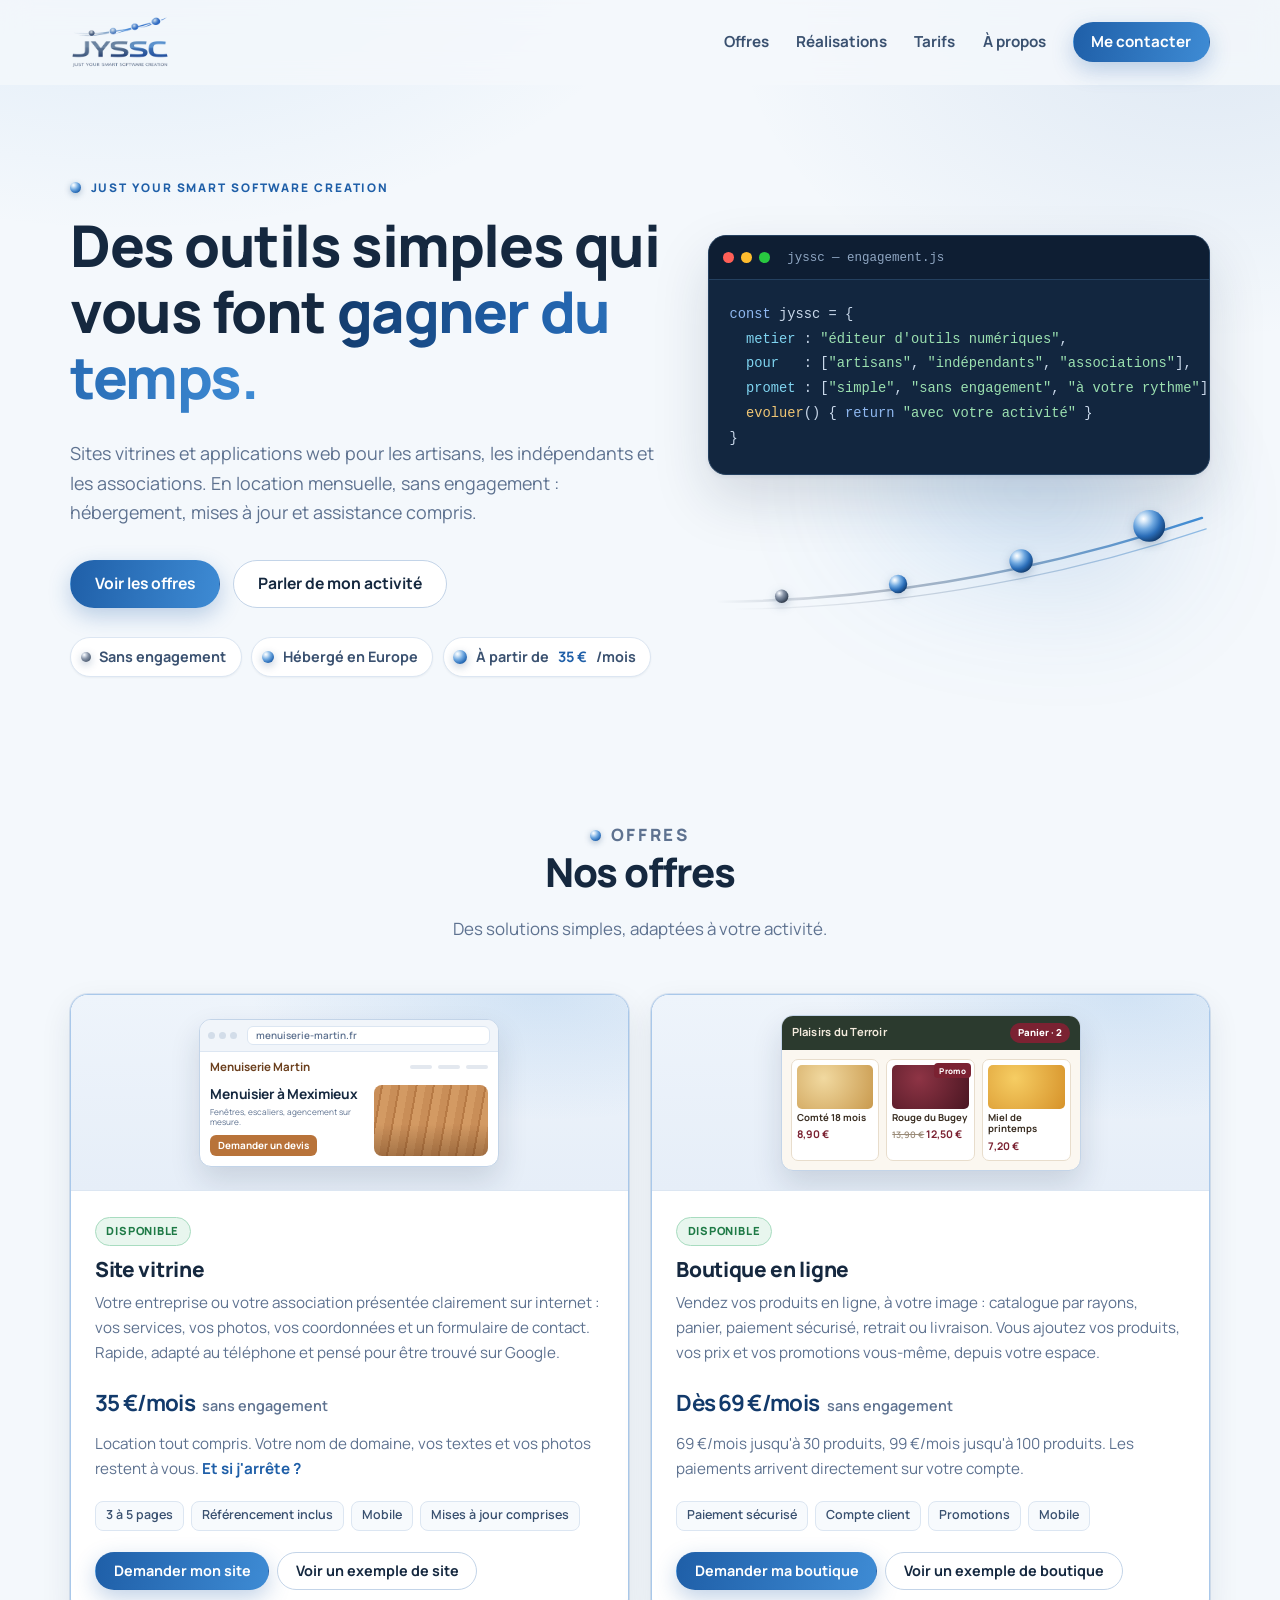
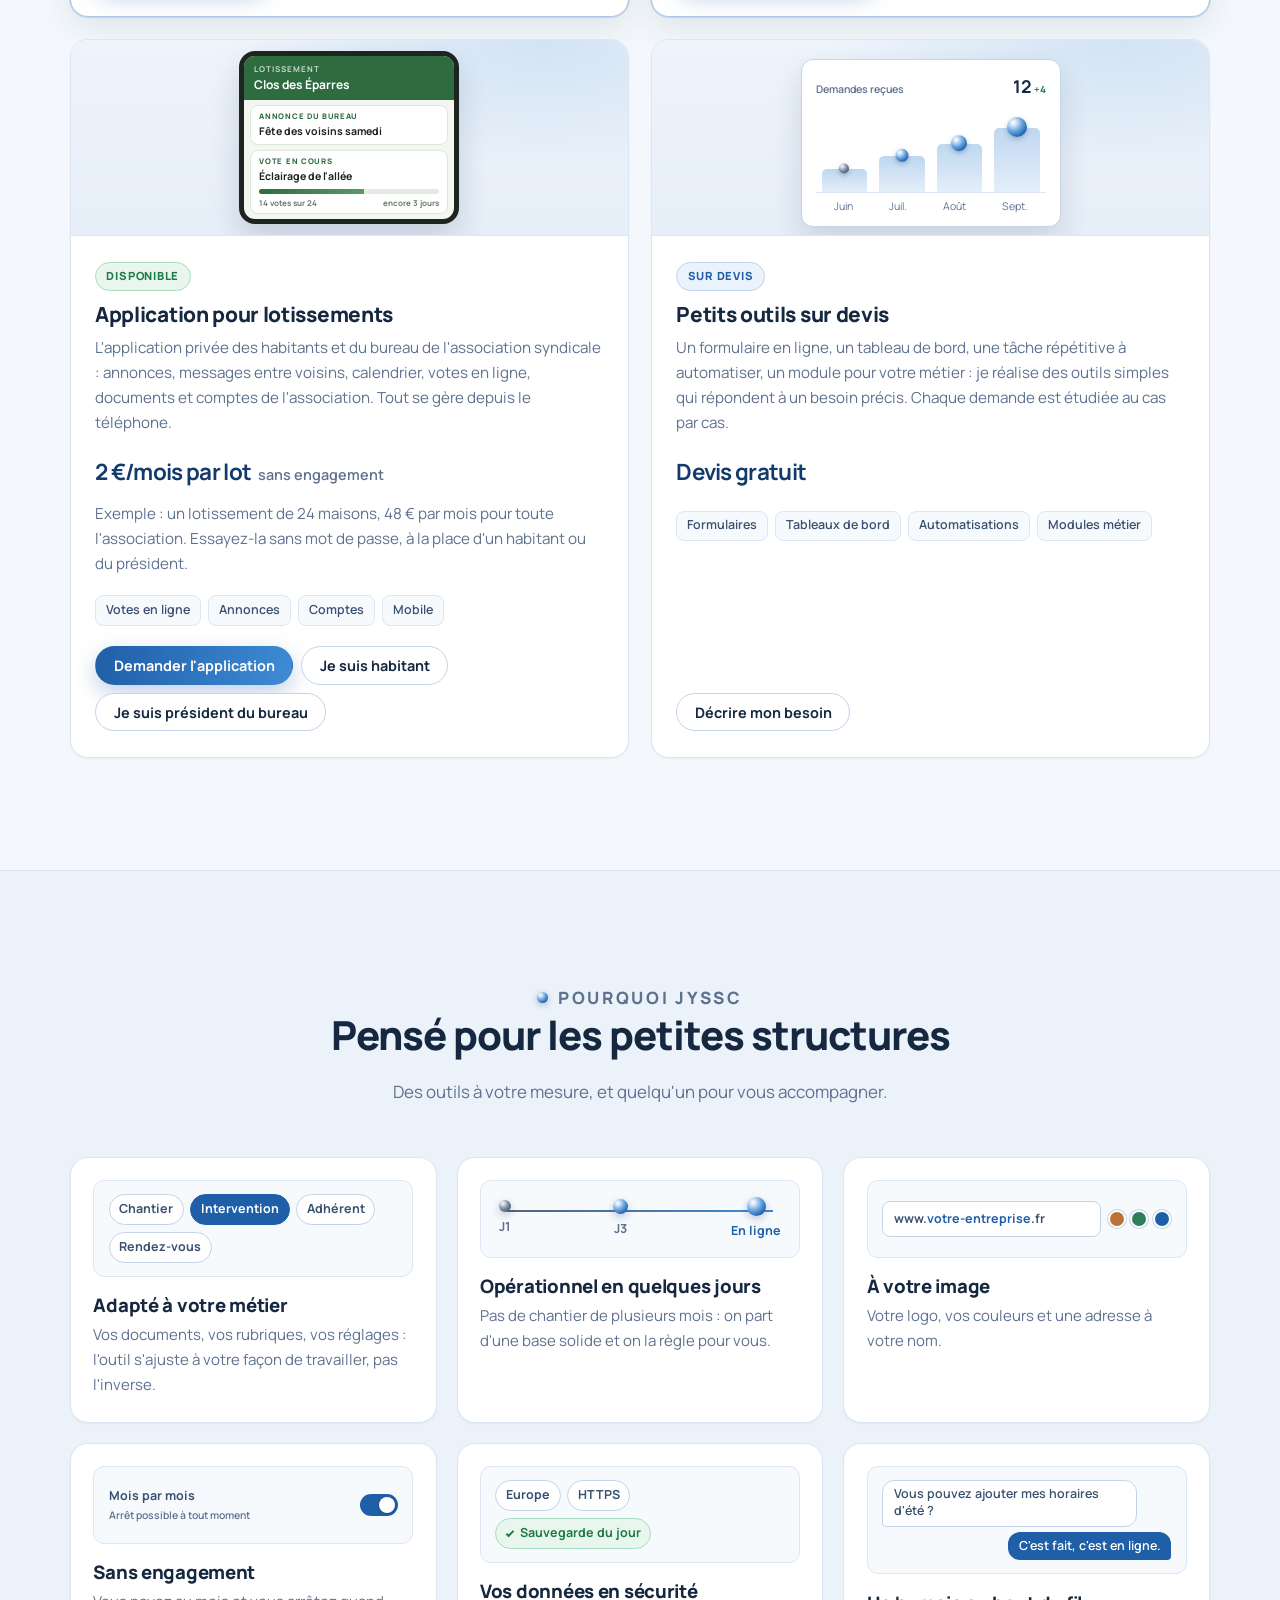
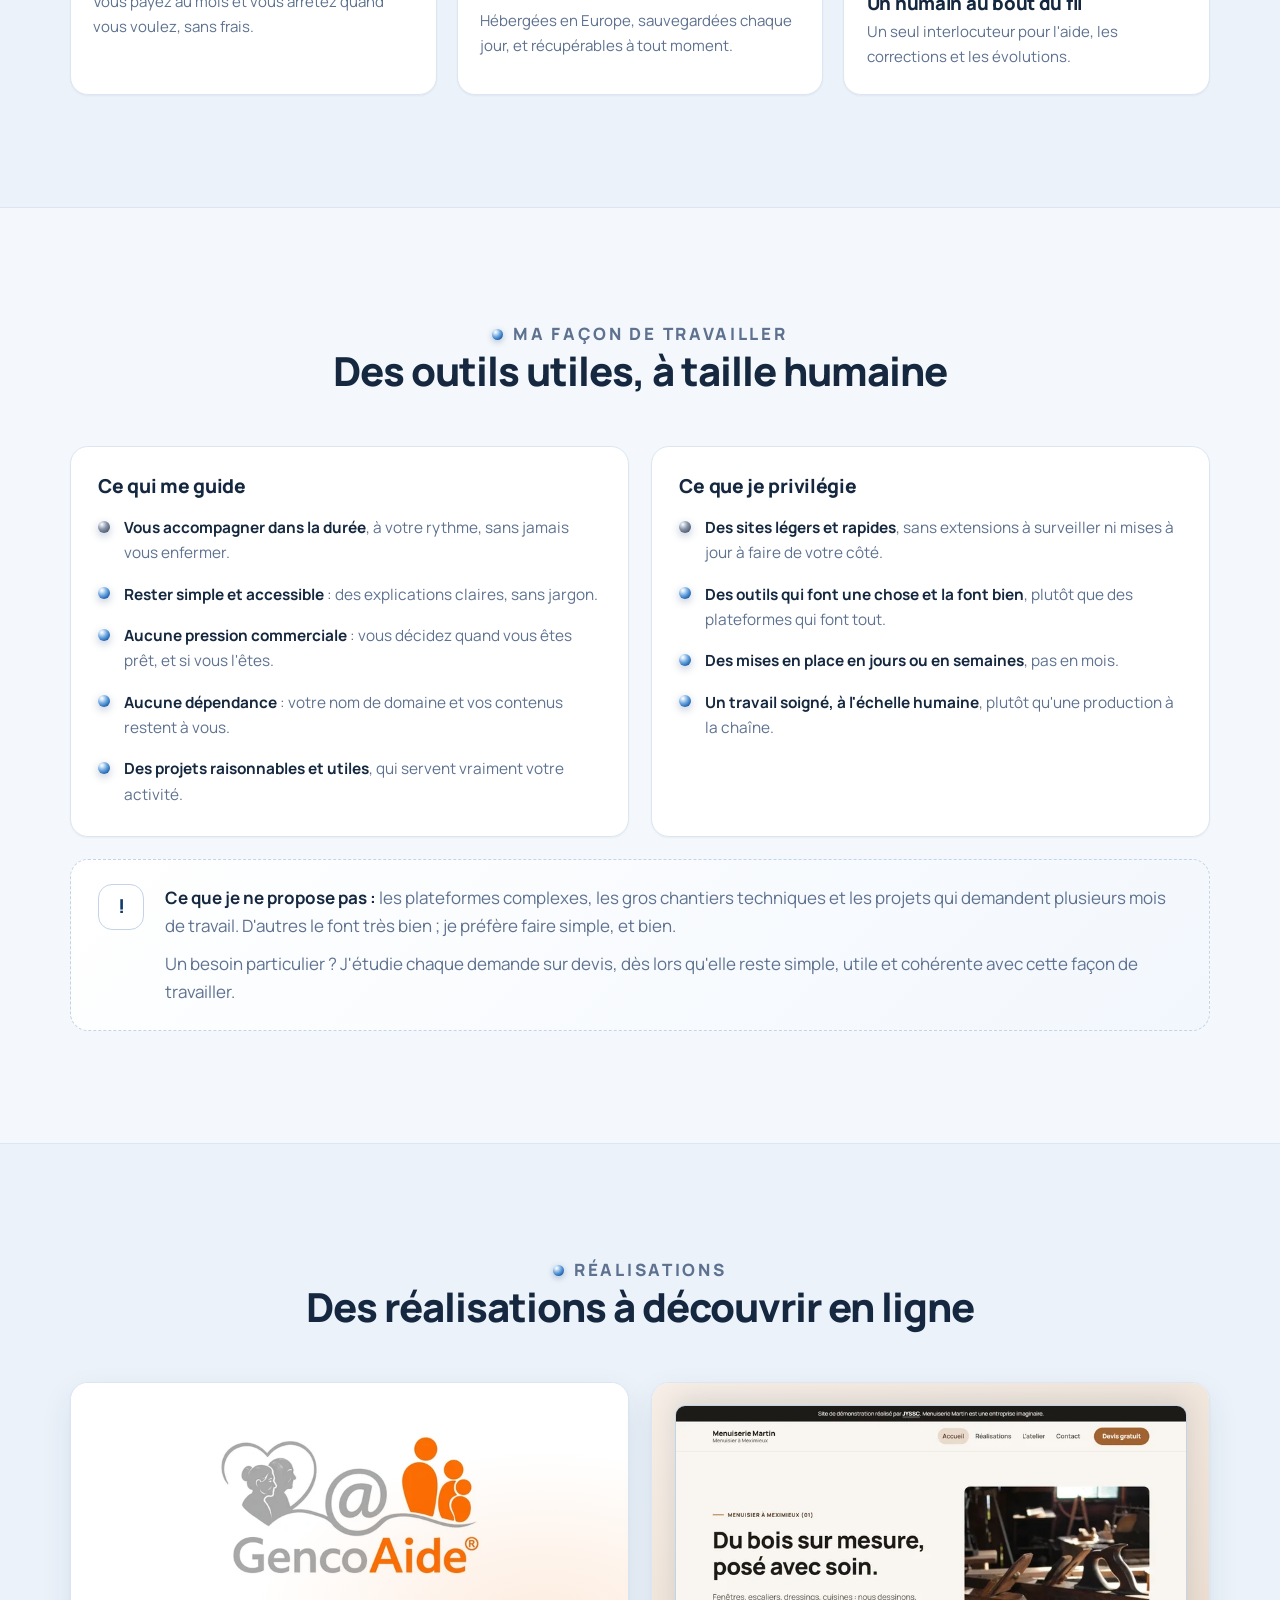
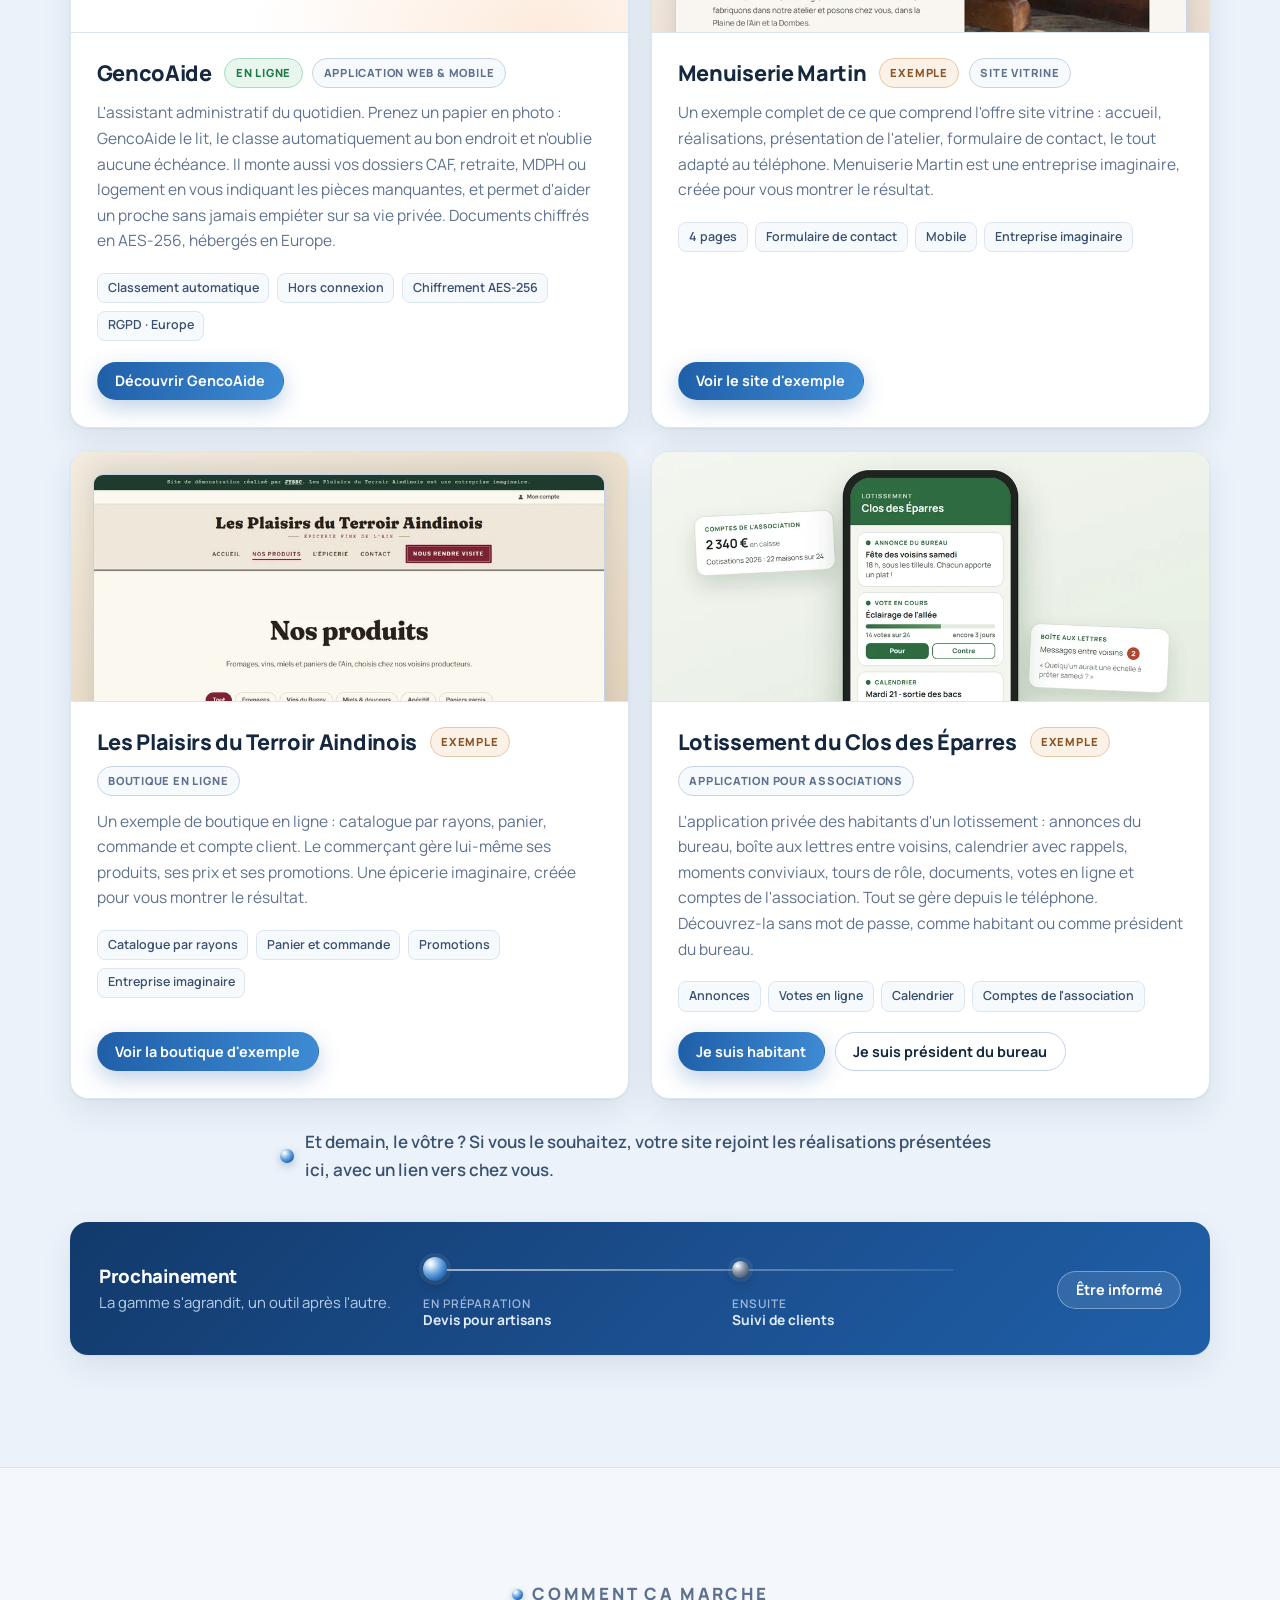
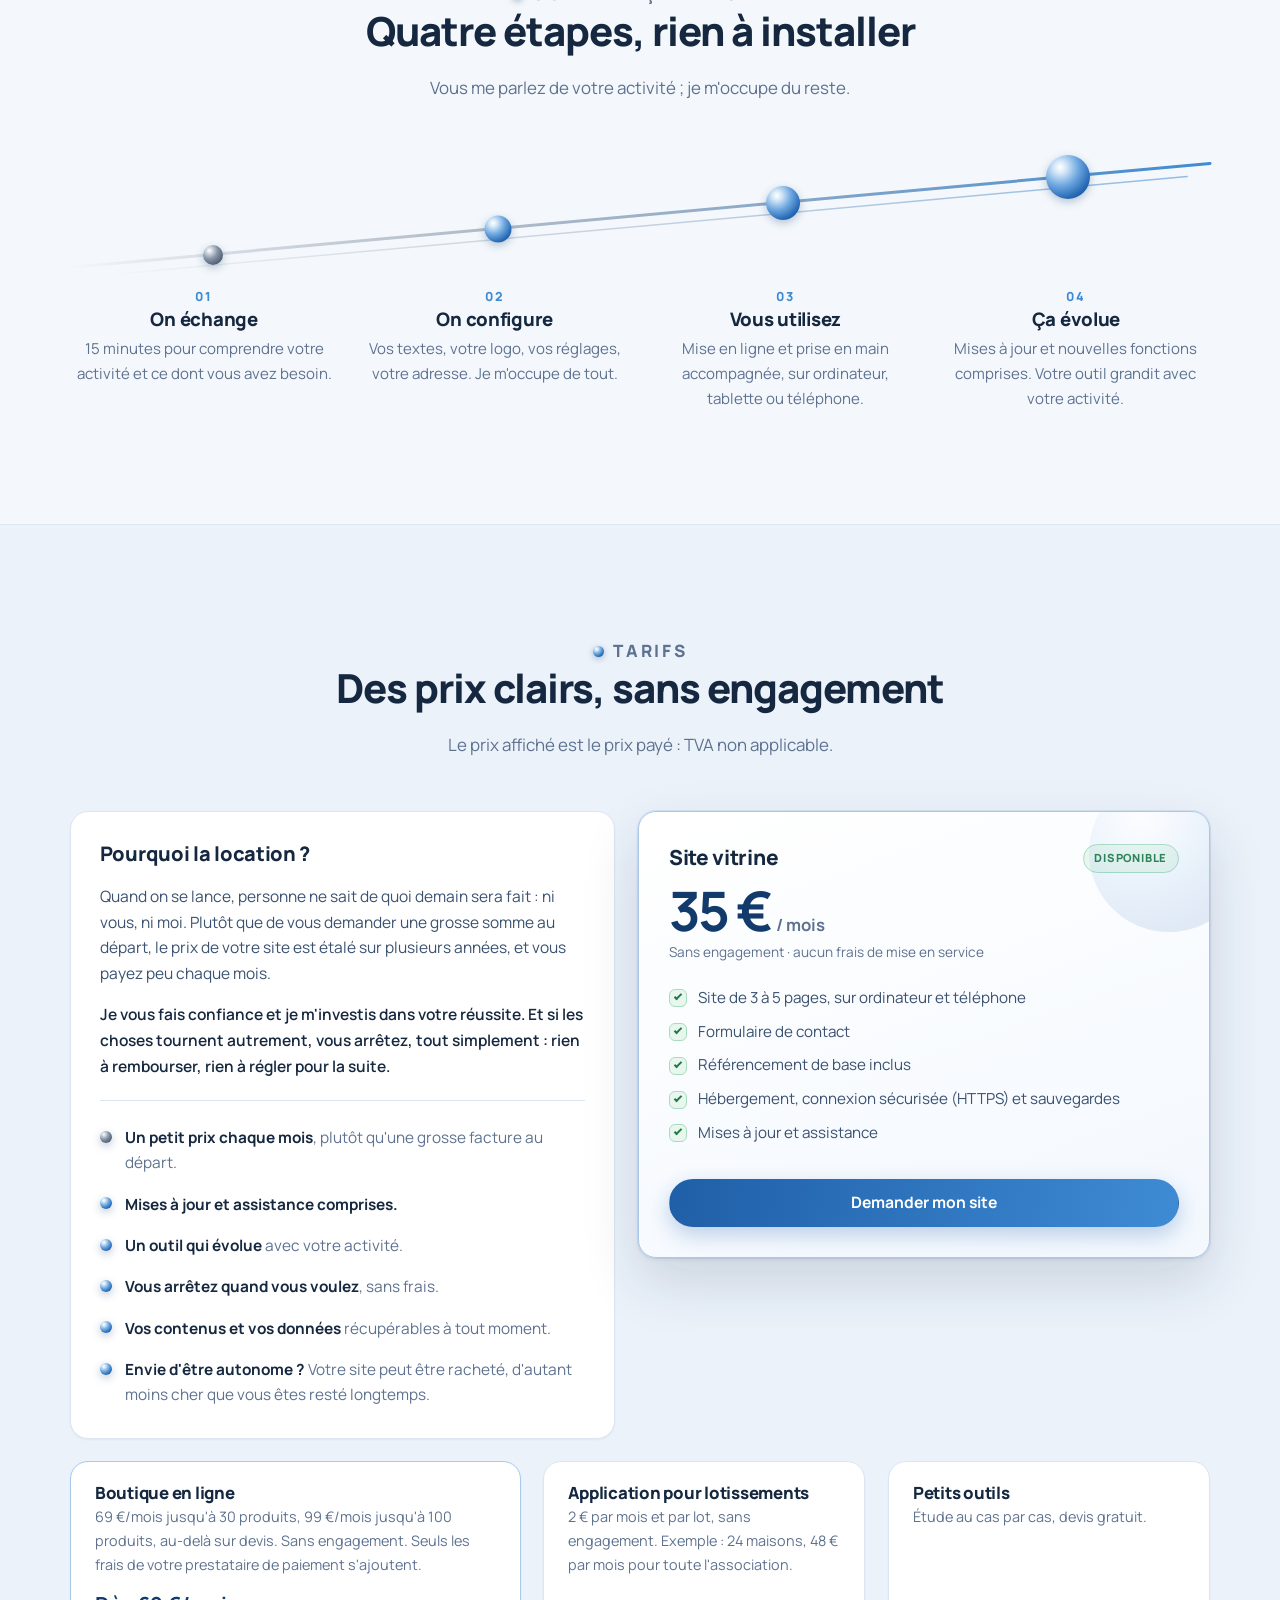
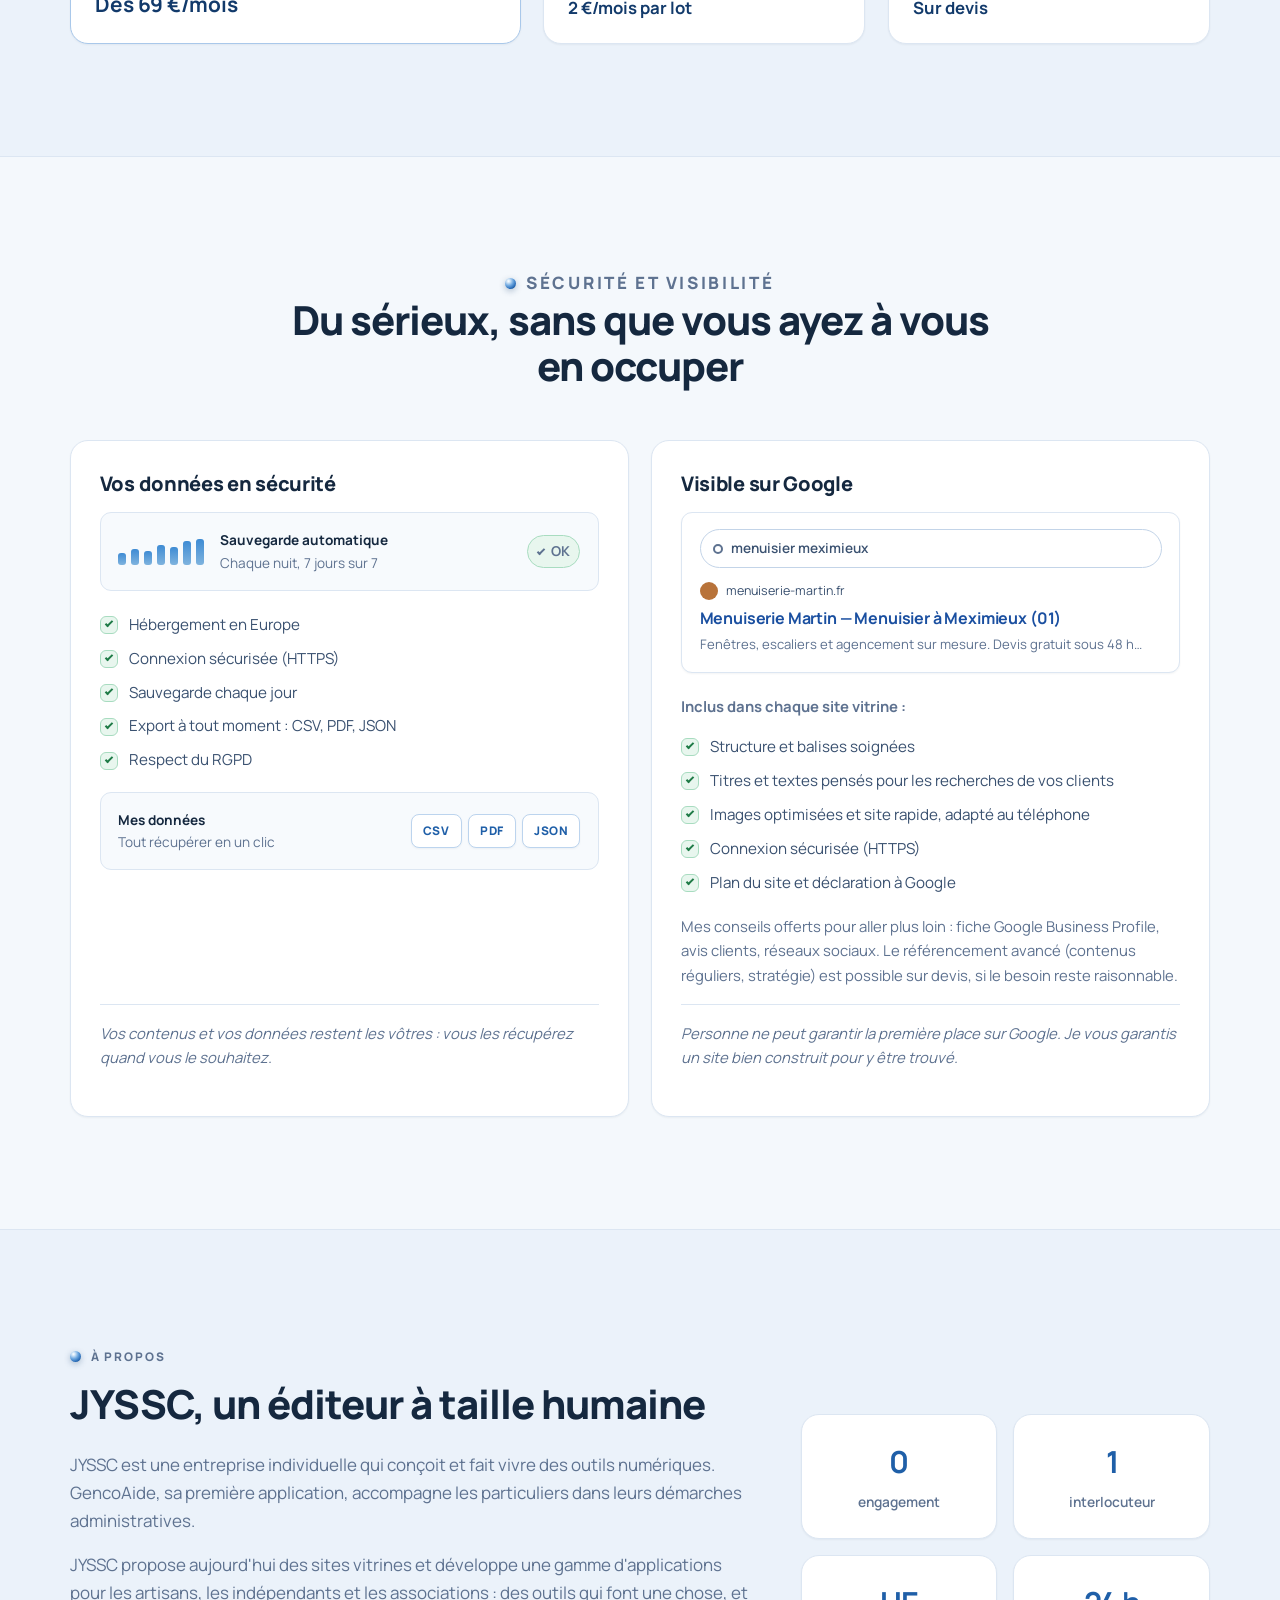
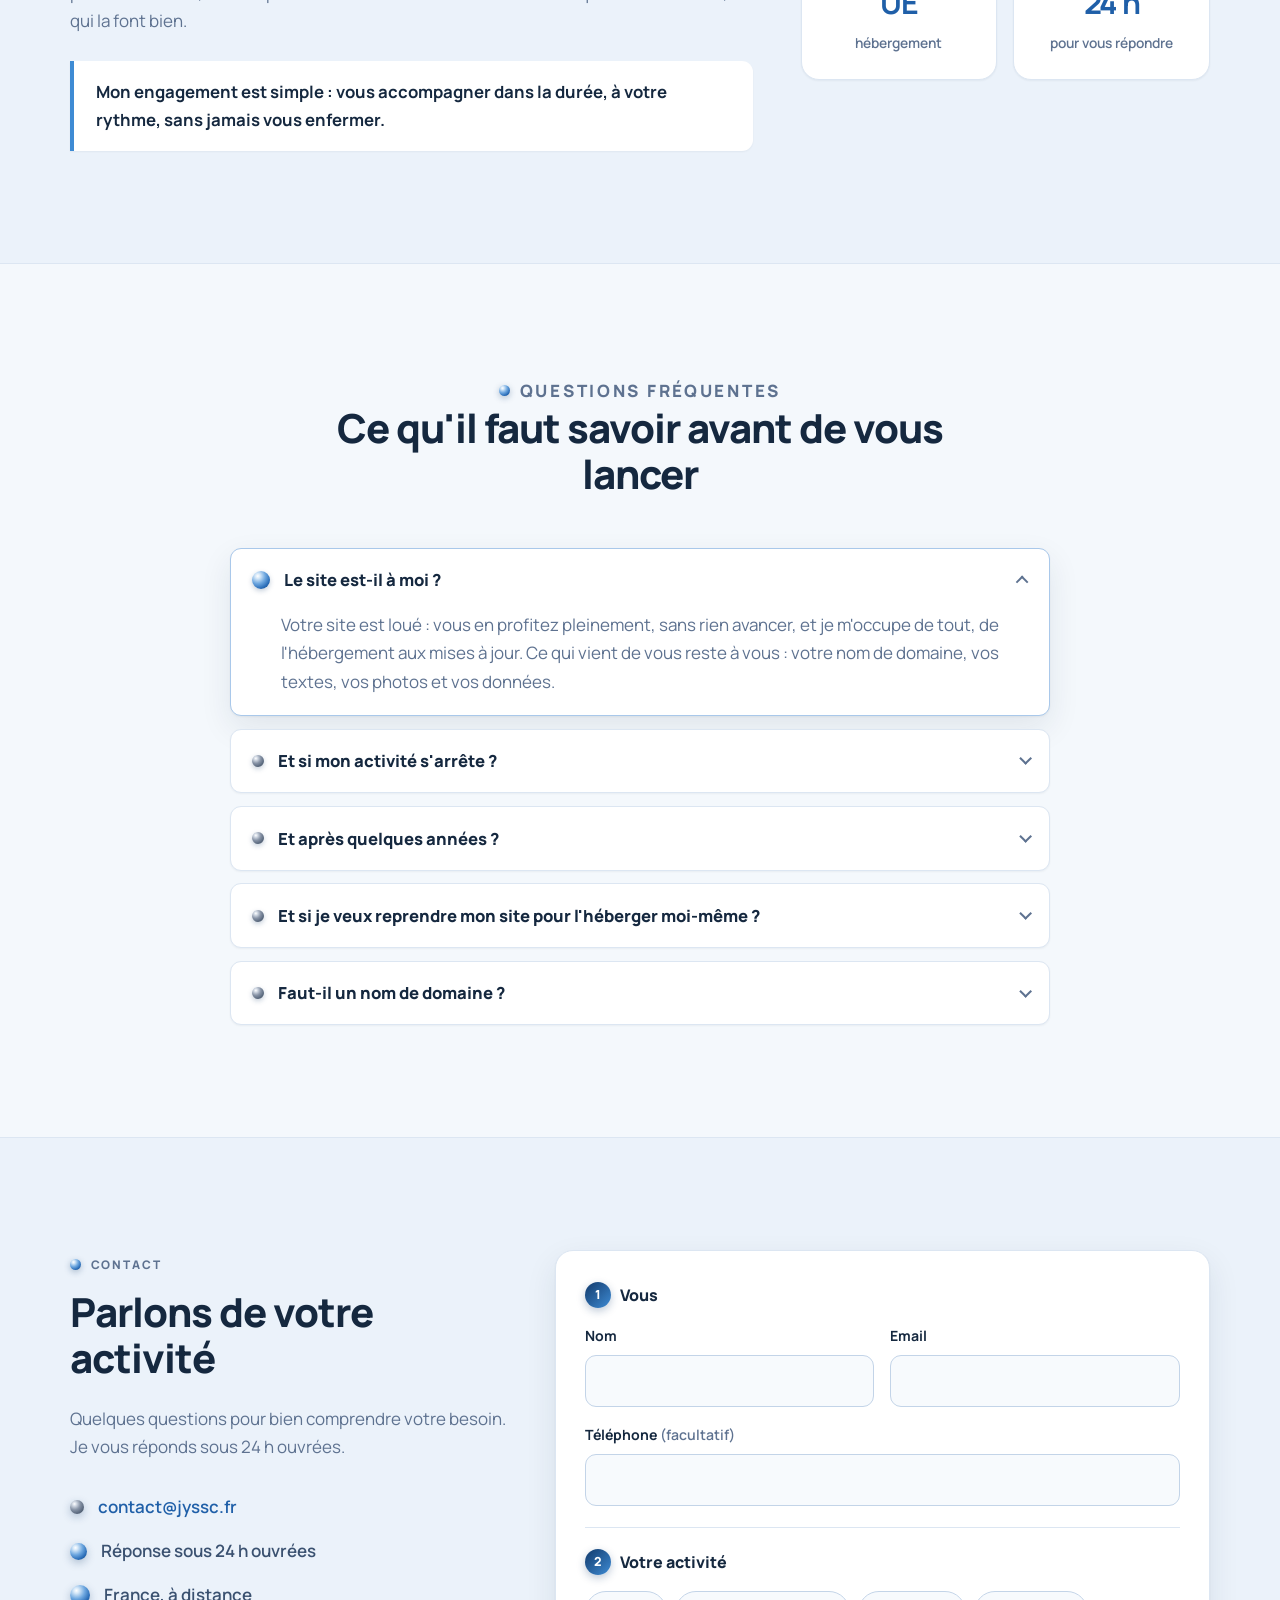
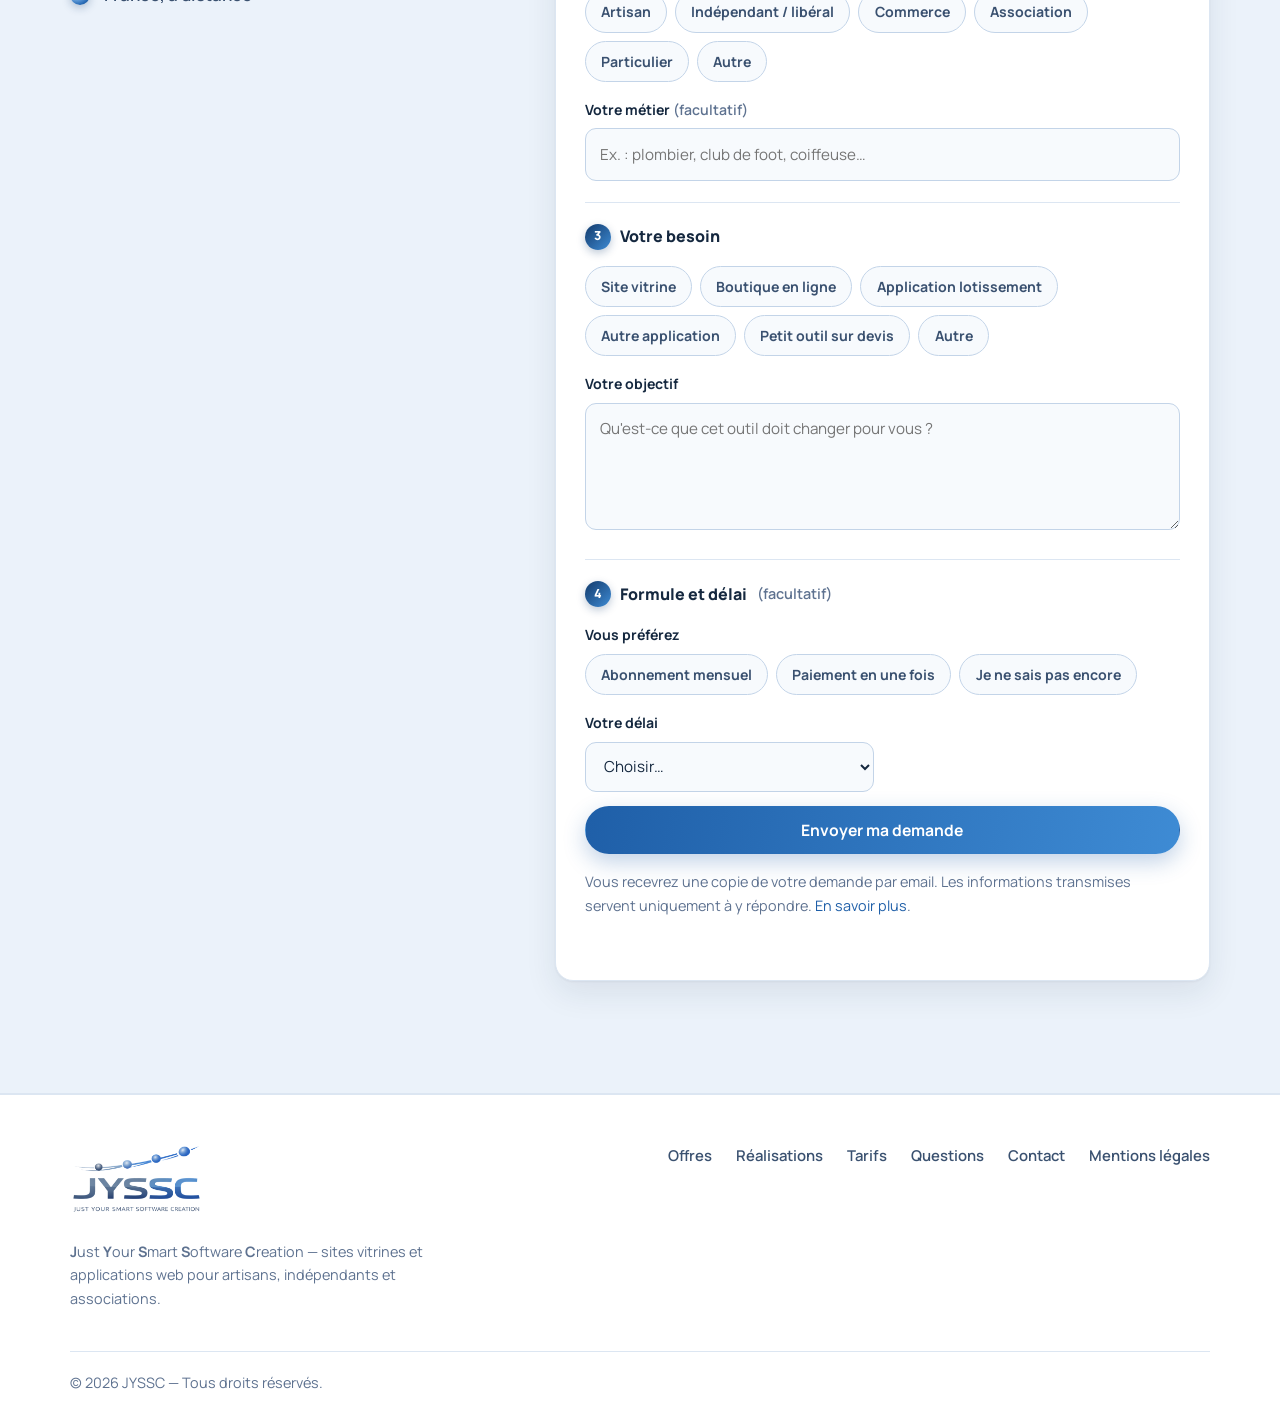
==== commit 5d748b32: "Demo lotissement : un bouton par role (habitant, president du bureau) - Liens d'entree directe /deco" ====
--- a/index.html
+++ b/index.html
@@ -19,7 +19,7 @@
 <meta name="theme-color" content="#F4F8FC">
 <link rel="icon" href="assets/img/favicon.svg" type="image/svg+xml">
 <link rel="preload" href="assets/fonts/manrope-latin.woff2" as="font" type="font/woff2" crossorigin>
-<link rel="stylesheet" href="assets/css/style.css?v=11">
+<link rel="stylesheet" href="assets/css/style.css?v=12">
 </head>
 <body id="top">
 
@@ -233,6 +233,7 @@
             <p class="offer-price"><strong>2 €/mois par lot</strong><span>sans engagement</span></p>
             <p class="offer-note">
               Exemple : un lotissement de 24 maisons, 48 € par mois pour toute l'association.
+              Essayez-la sans mot de passe, à la place d'un habitant ou du président.
             </p>
             <ul class="tags">
               <li class="tag">Votes en ligne</li>
@@ -242,7 +243,8 @@
             </ul>
             <div class="offer-actions">
               <a class="btn btn-primary btn-sm" href="#contact" data-besoin="Application lotissement">Demander l'application</a>
-              <a class="btn btn-ghost btn-sm" href="https://demo-lotissement.jyssc.fr" target="_blank" rel="noopener">Découvrir l'application</a>
+              <a class="btn btn-ghost btn-sm" href="https://demo-lotissement.jyssc.fr/decouvrir/habitant" target="_blank" rel="noopener">Je suis habitant</a>
+              <a class="btn btn-ghost btn-sm" href="https://demo-lotissement.jyssc.fr/decouvrir/bureau" target="_blank" rel="noopener">Je suis président du bureau</a>
             </div>
           </div>
         </article>
@@ -874,7 +876,7 @@
   </div>
 </footer>
 
-<script src="assets/js/projects.js?v=11"></script>
-<script src="assets/js/main.js?v=11"></script>
+<script src="assets/js/projects.js?v=12"></script>
+<script src="assets/js/main.js?v=12"></script>
 </body>
 </html>
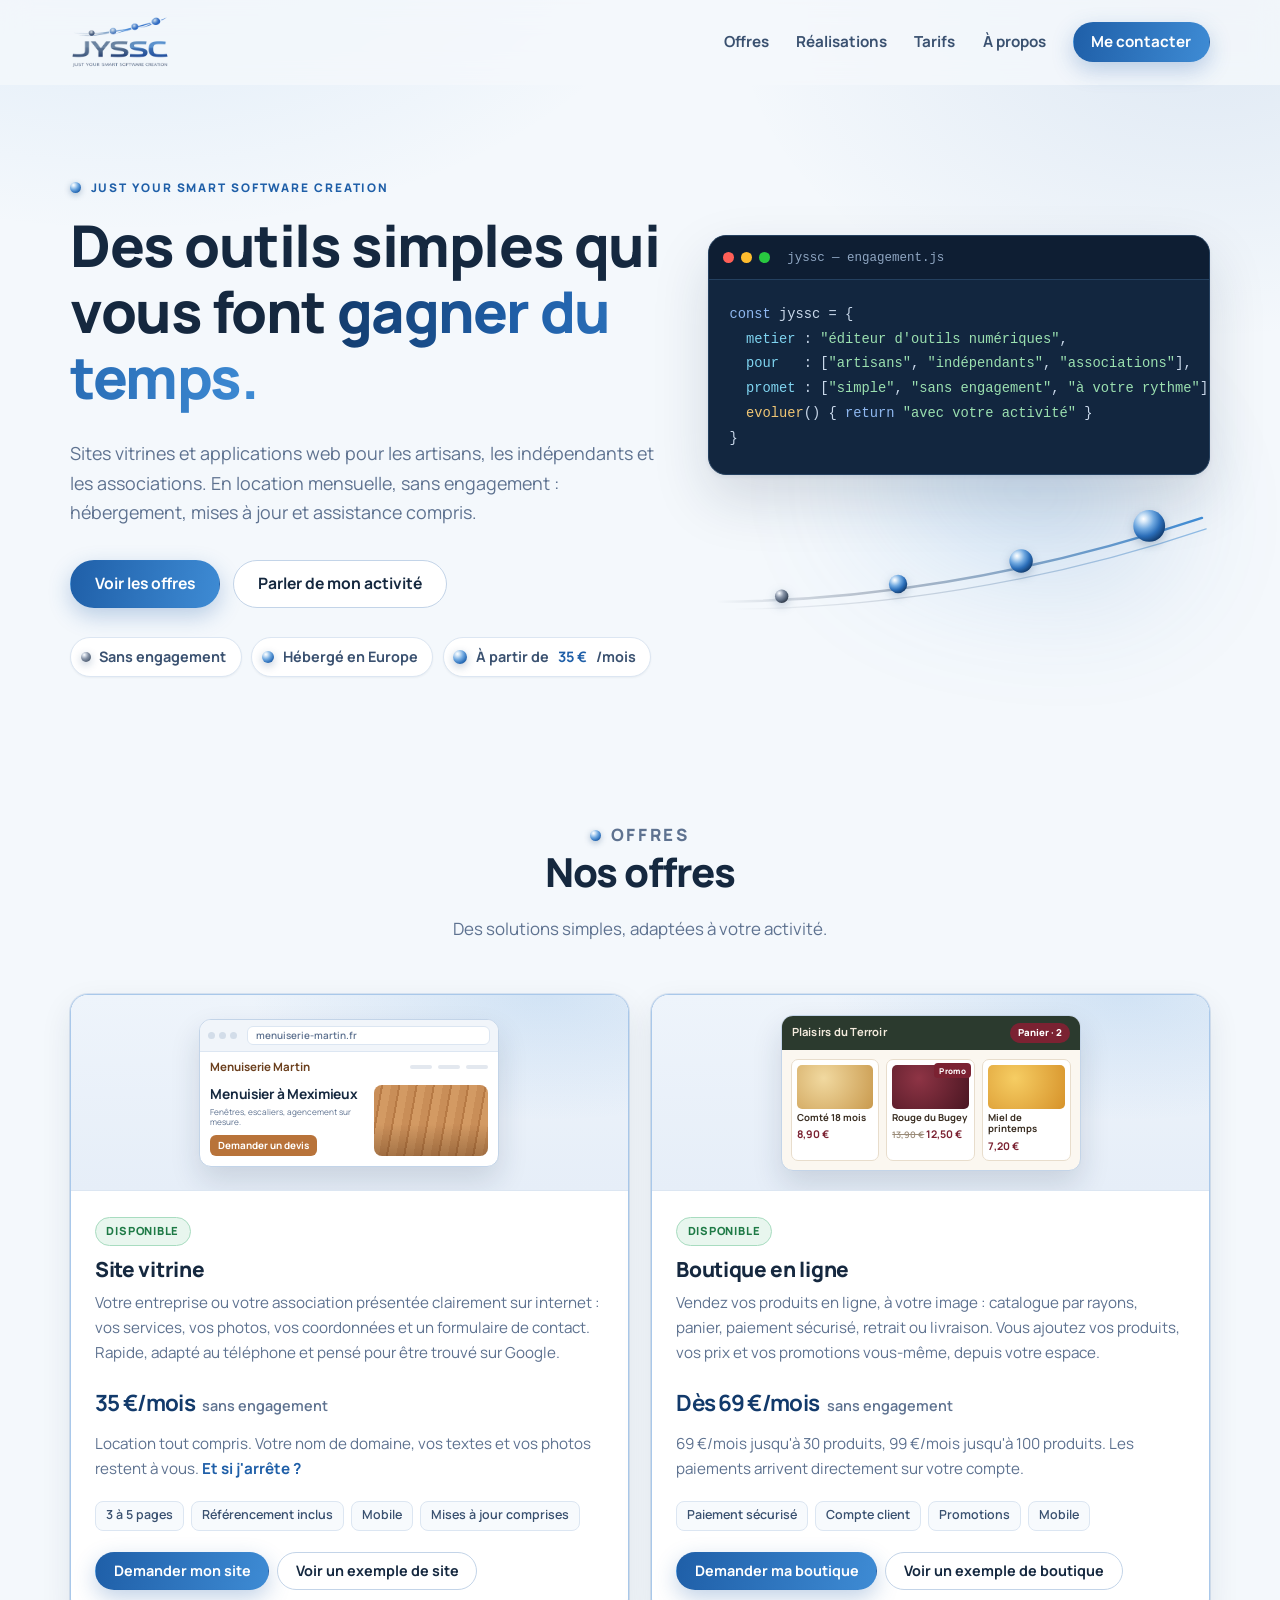
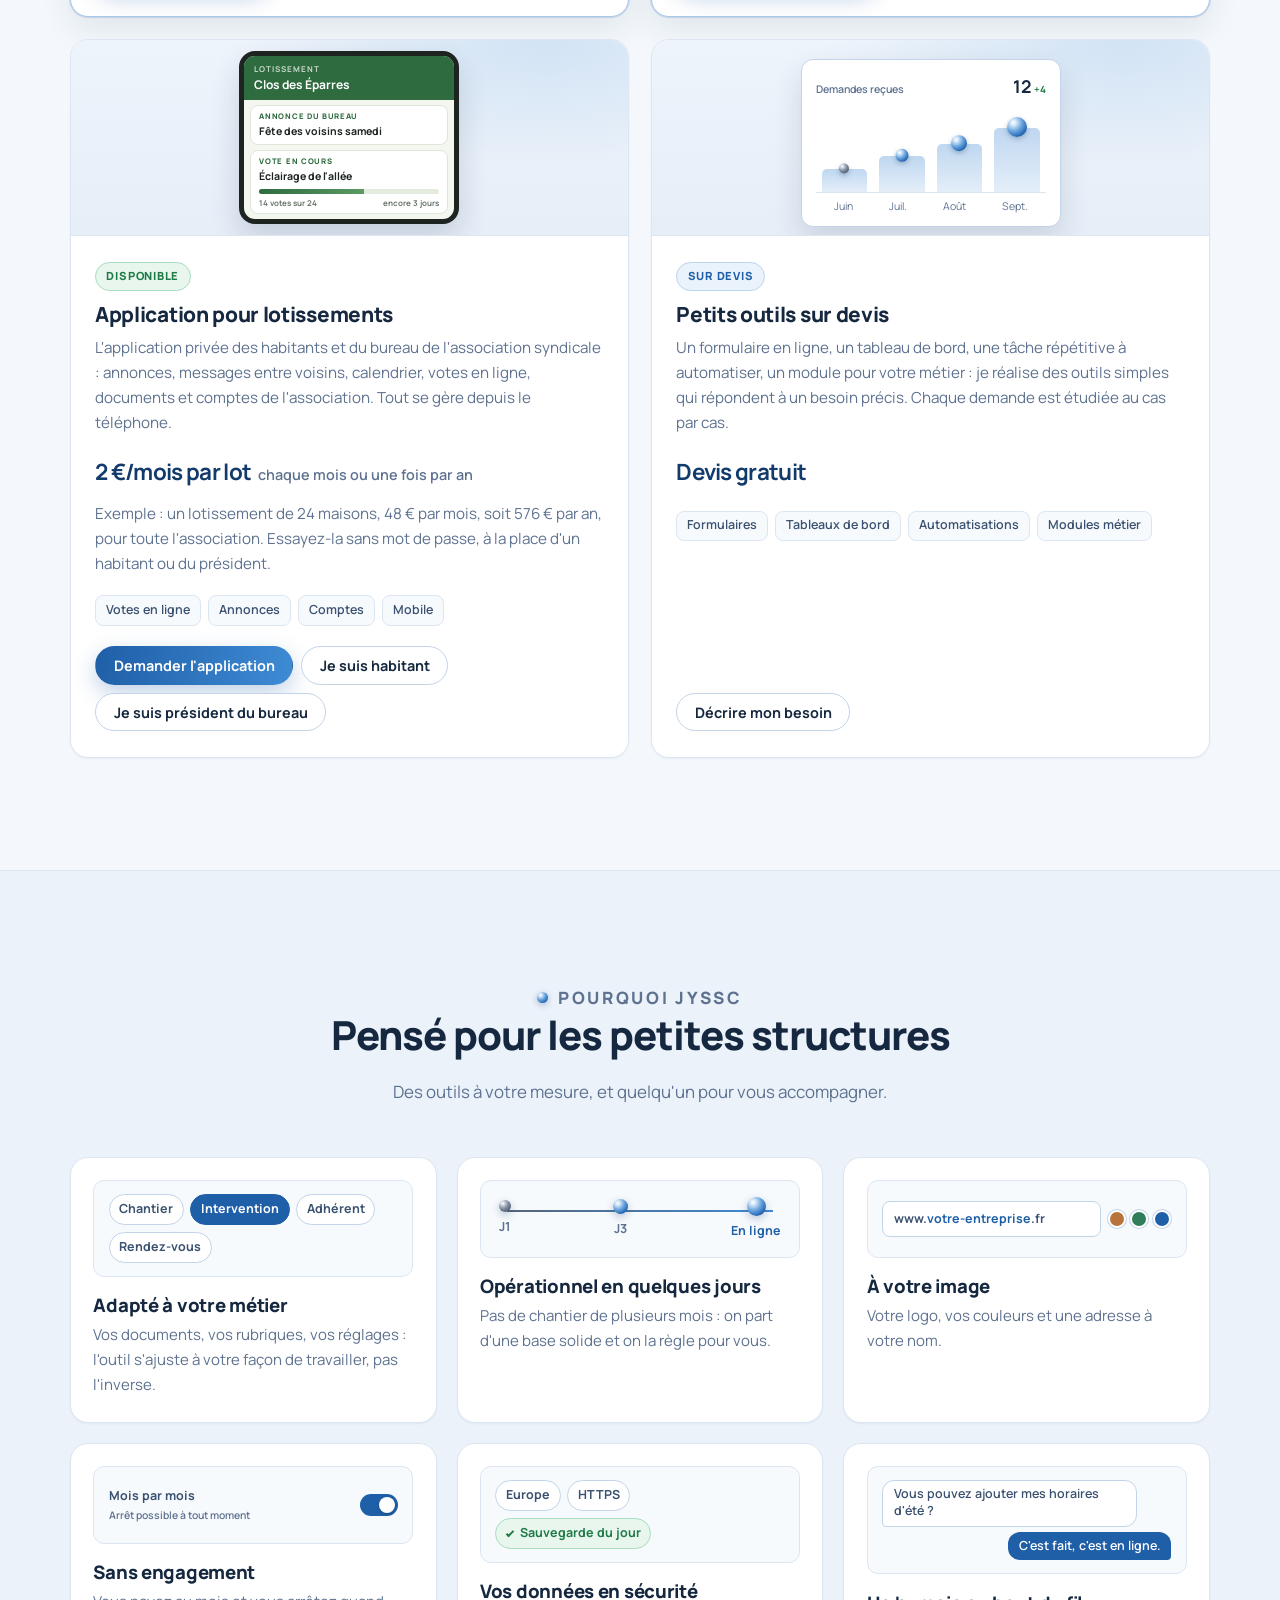
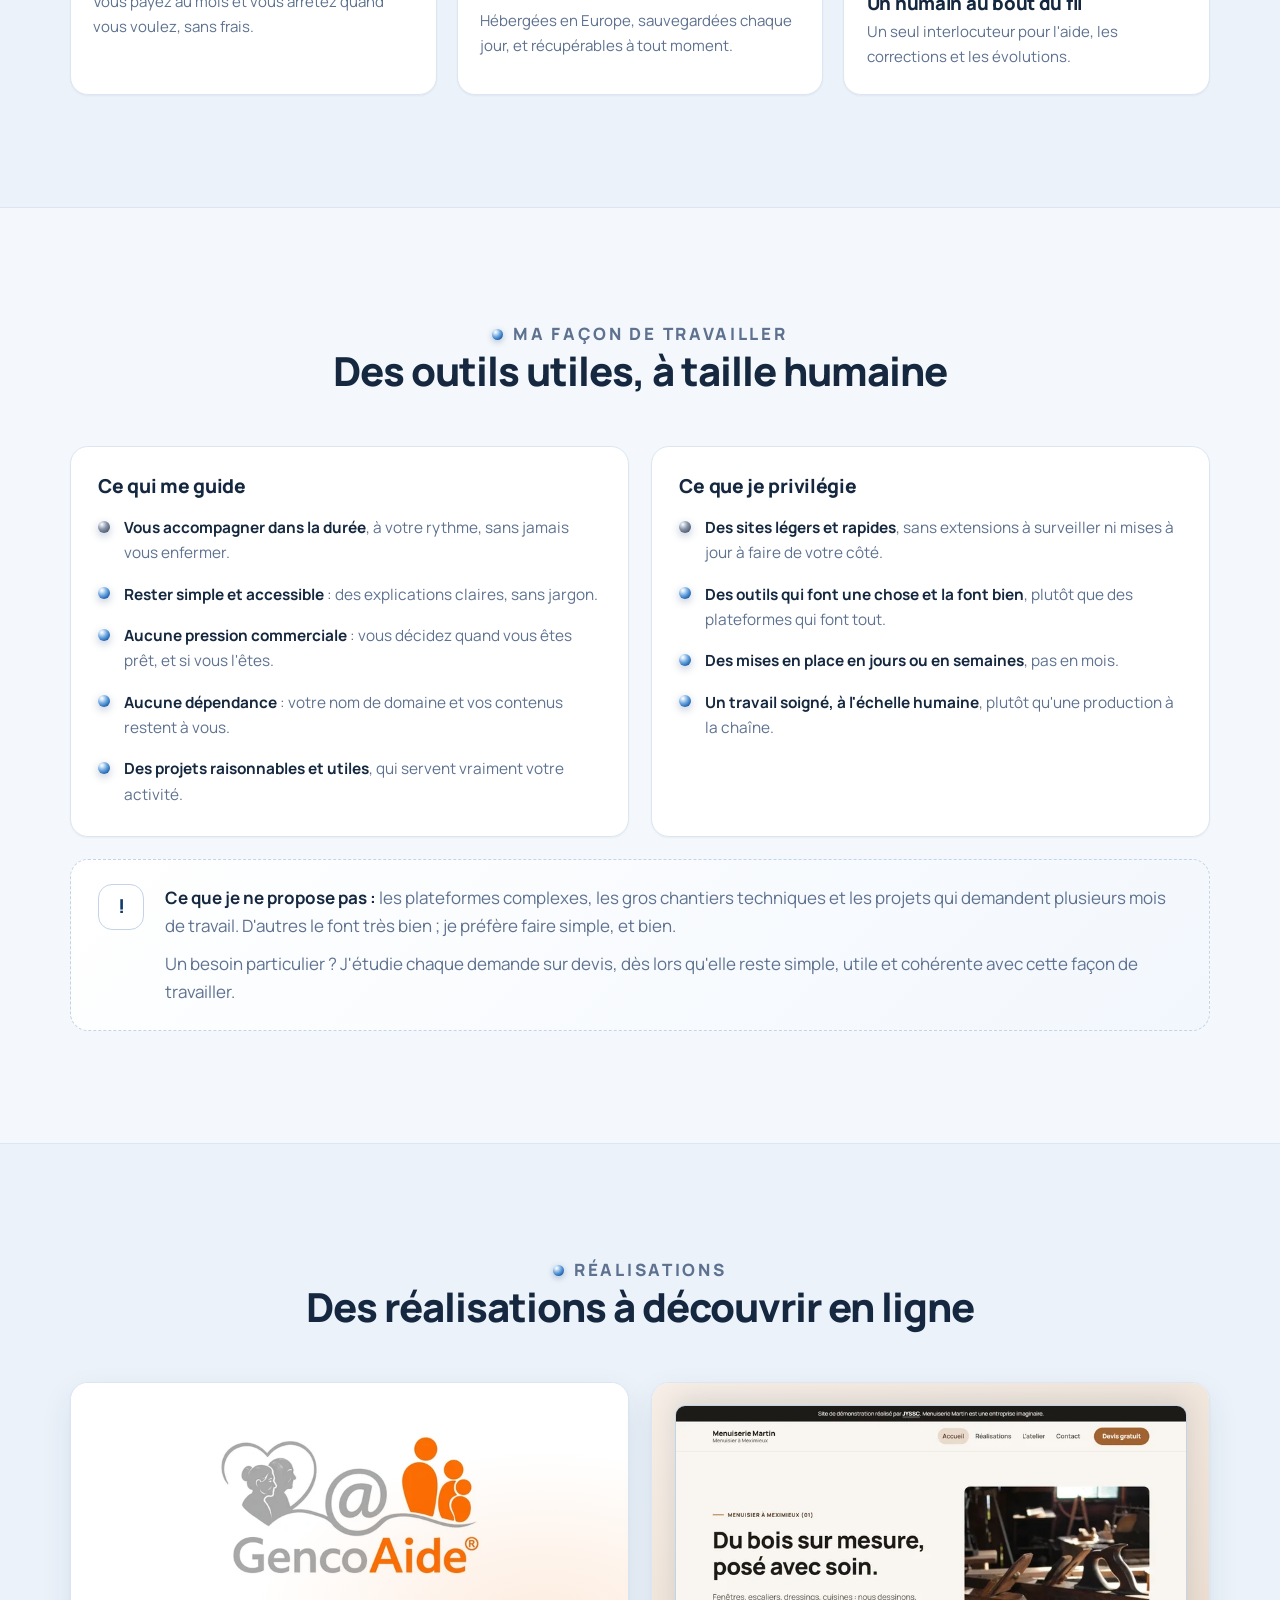
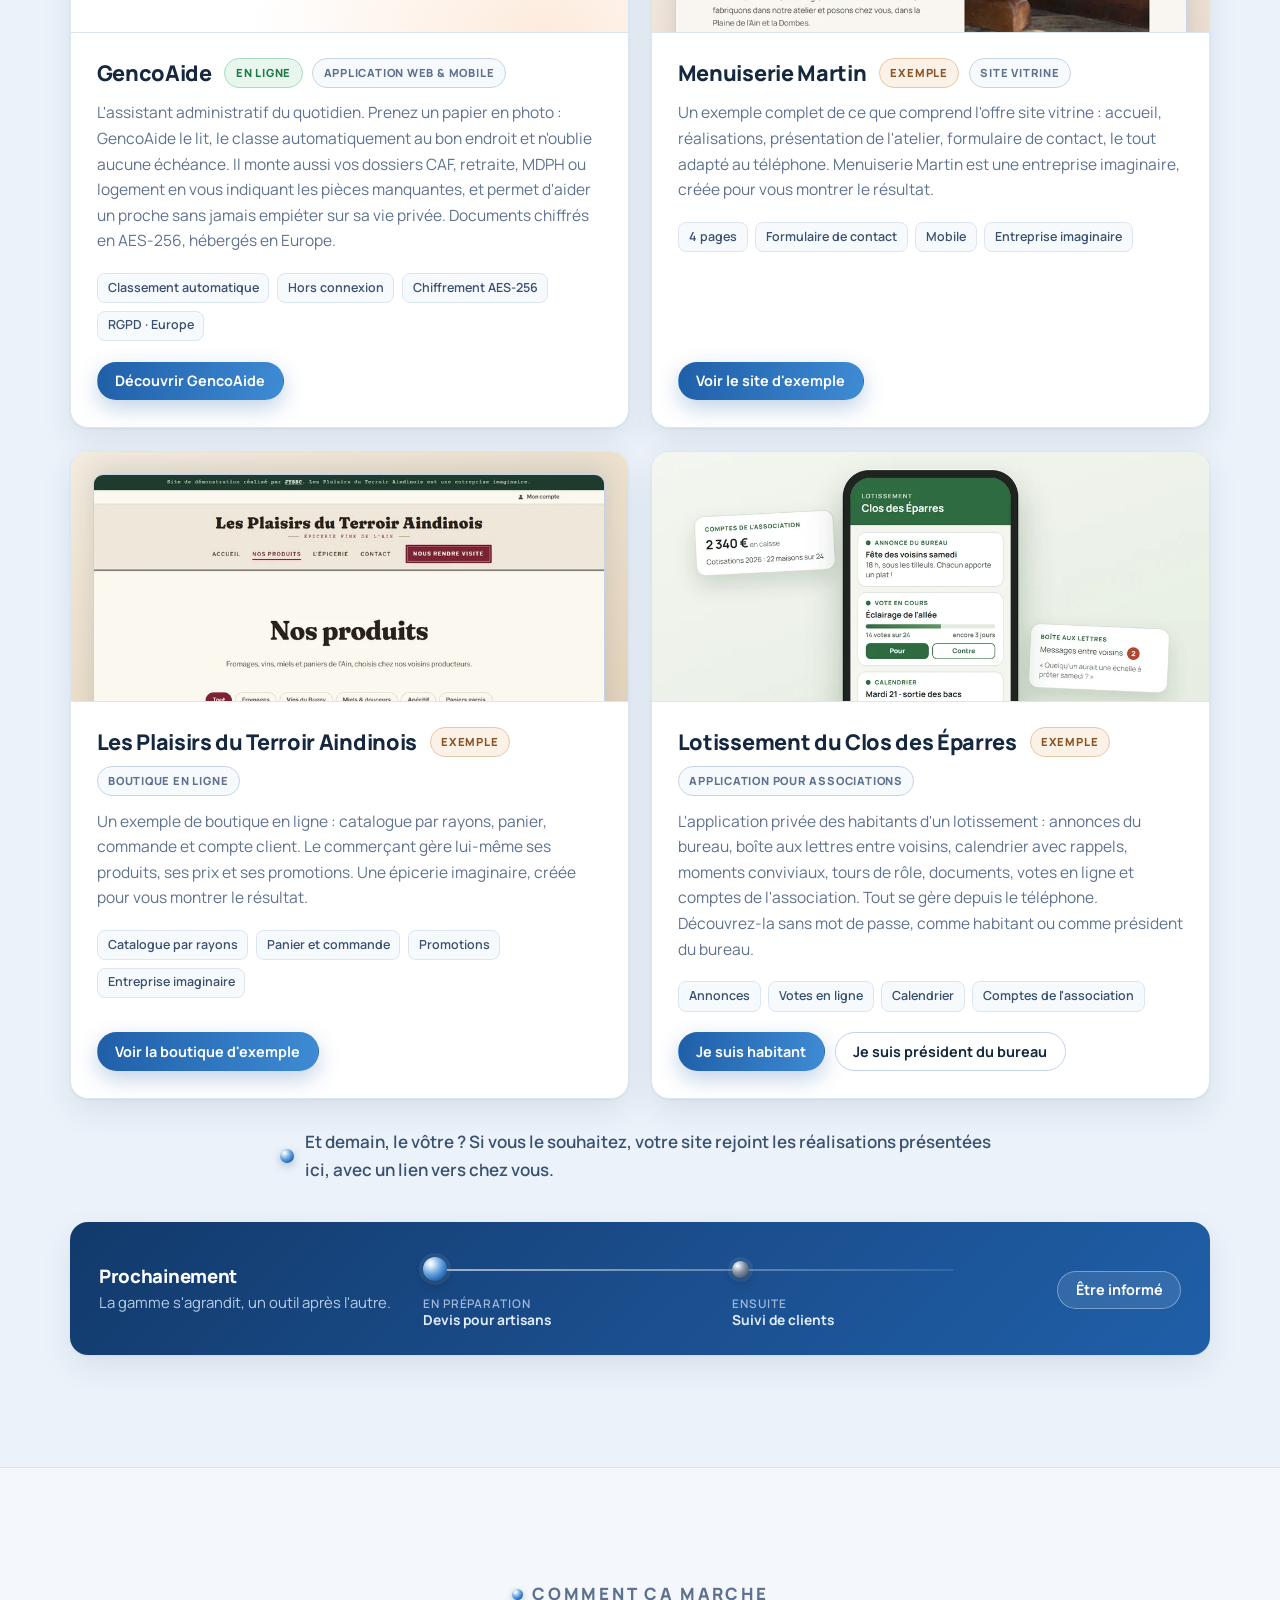
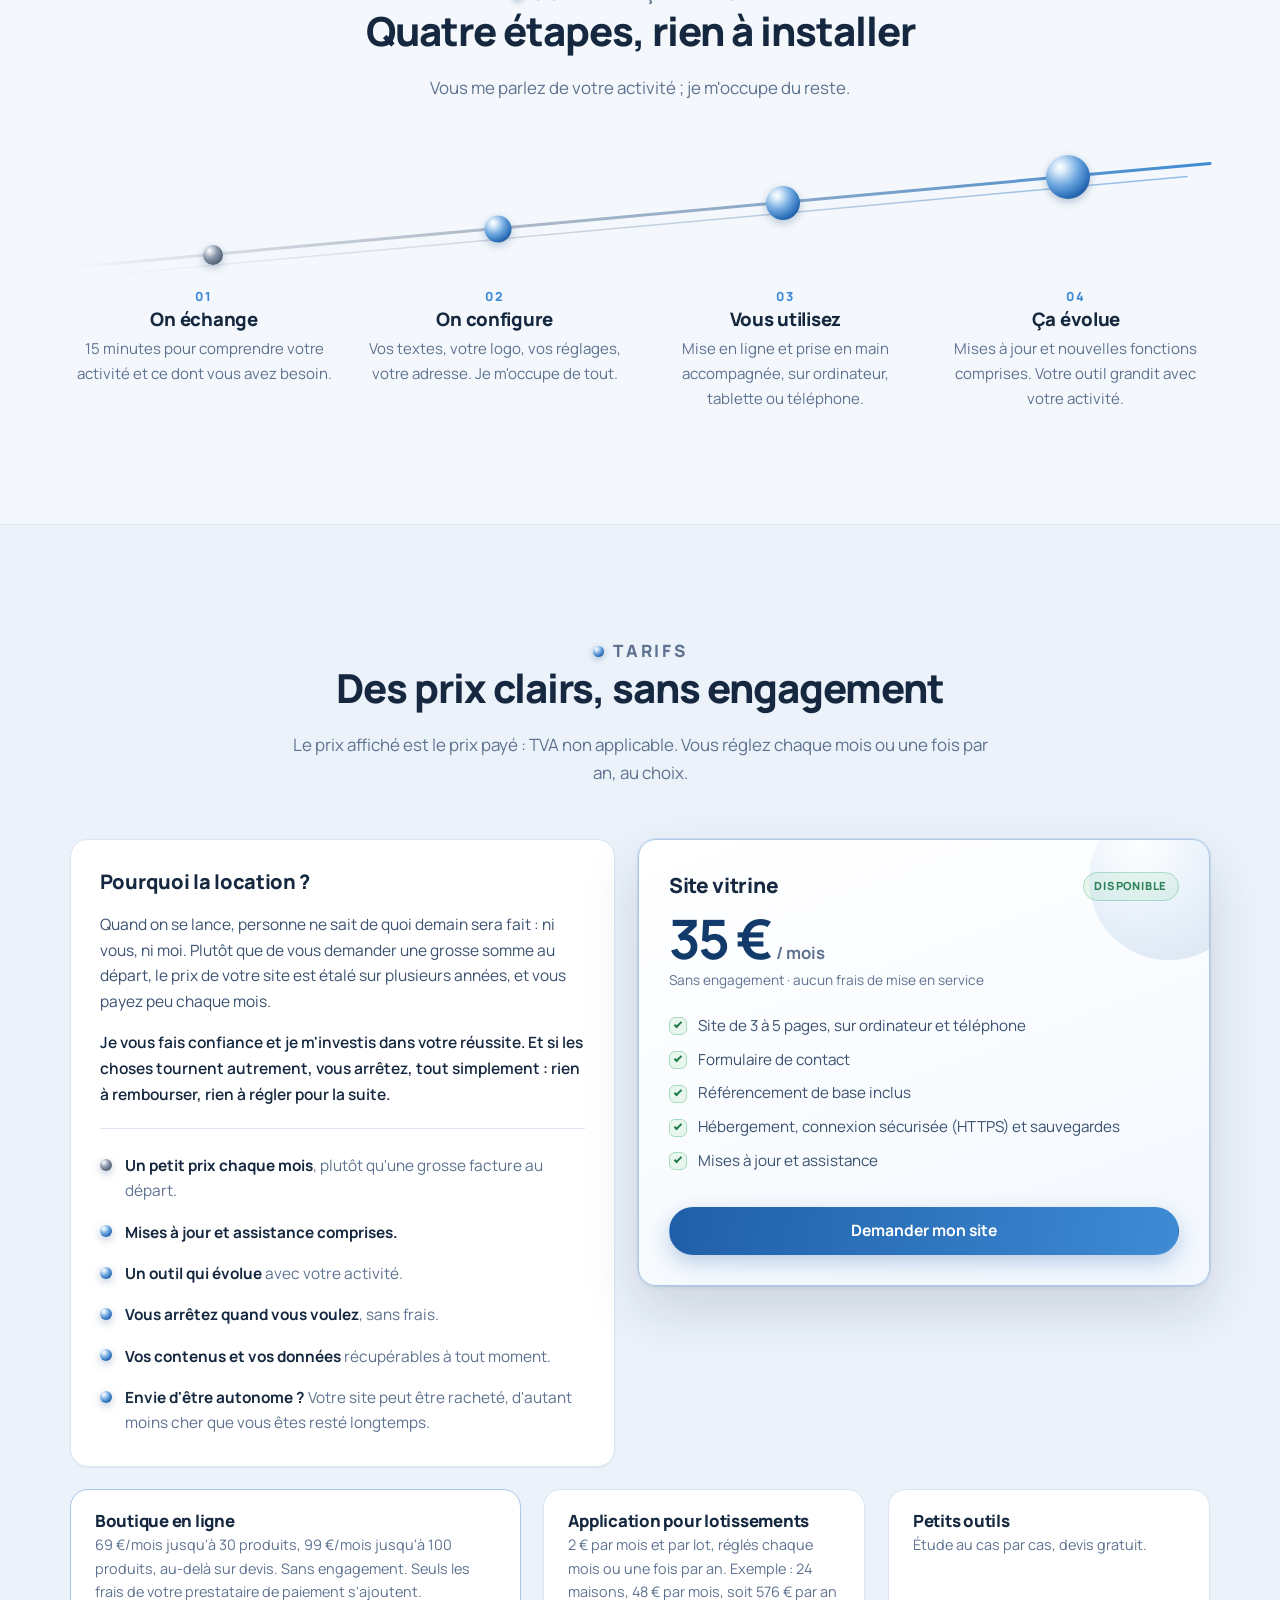
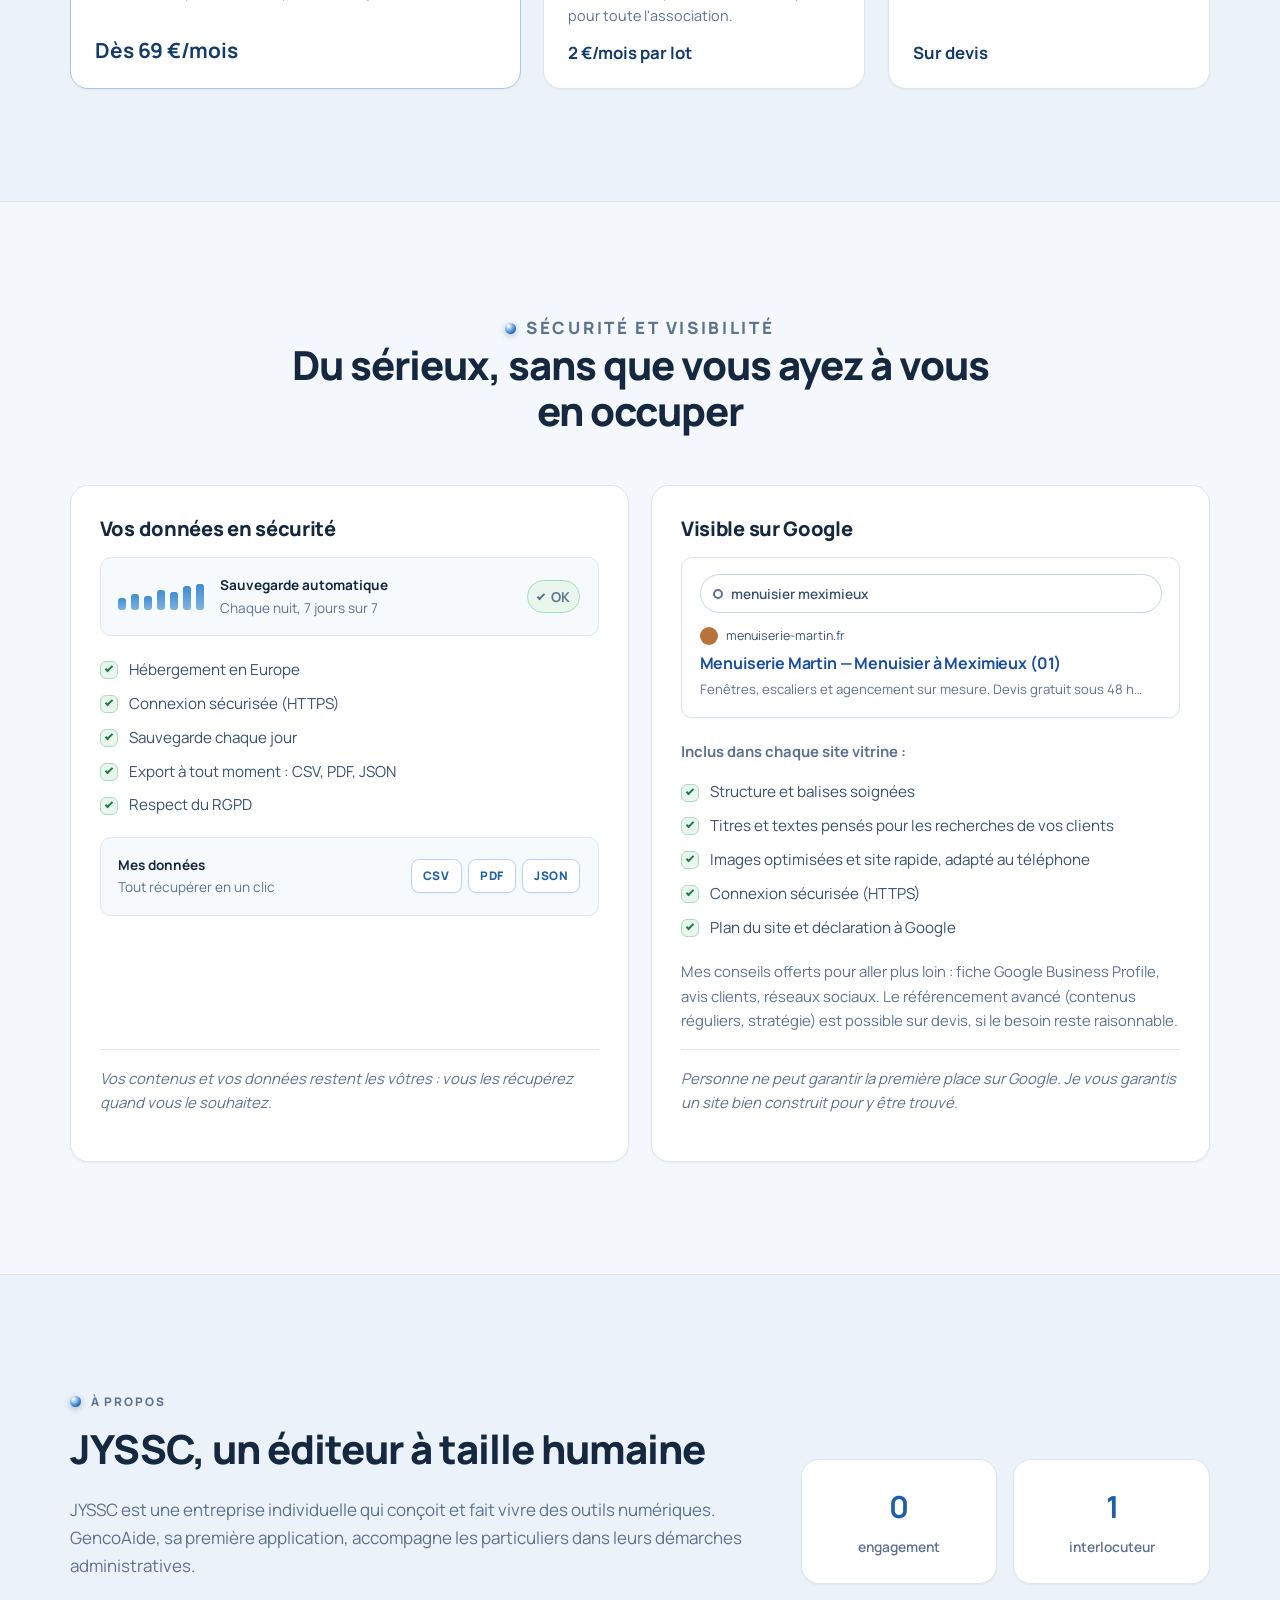
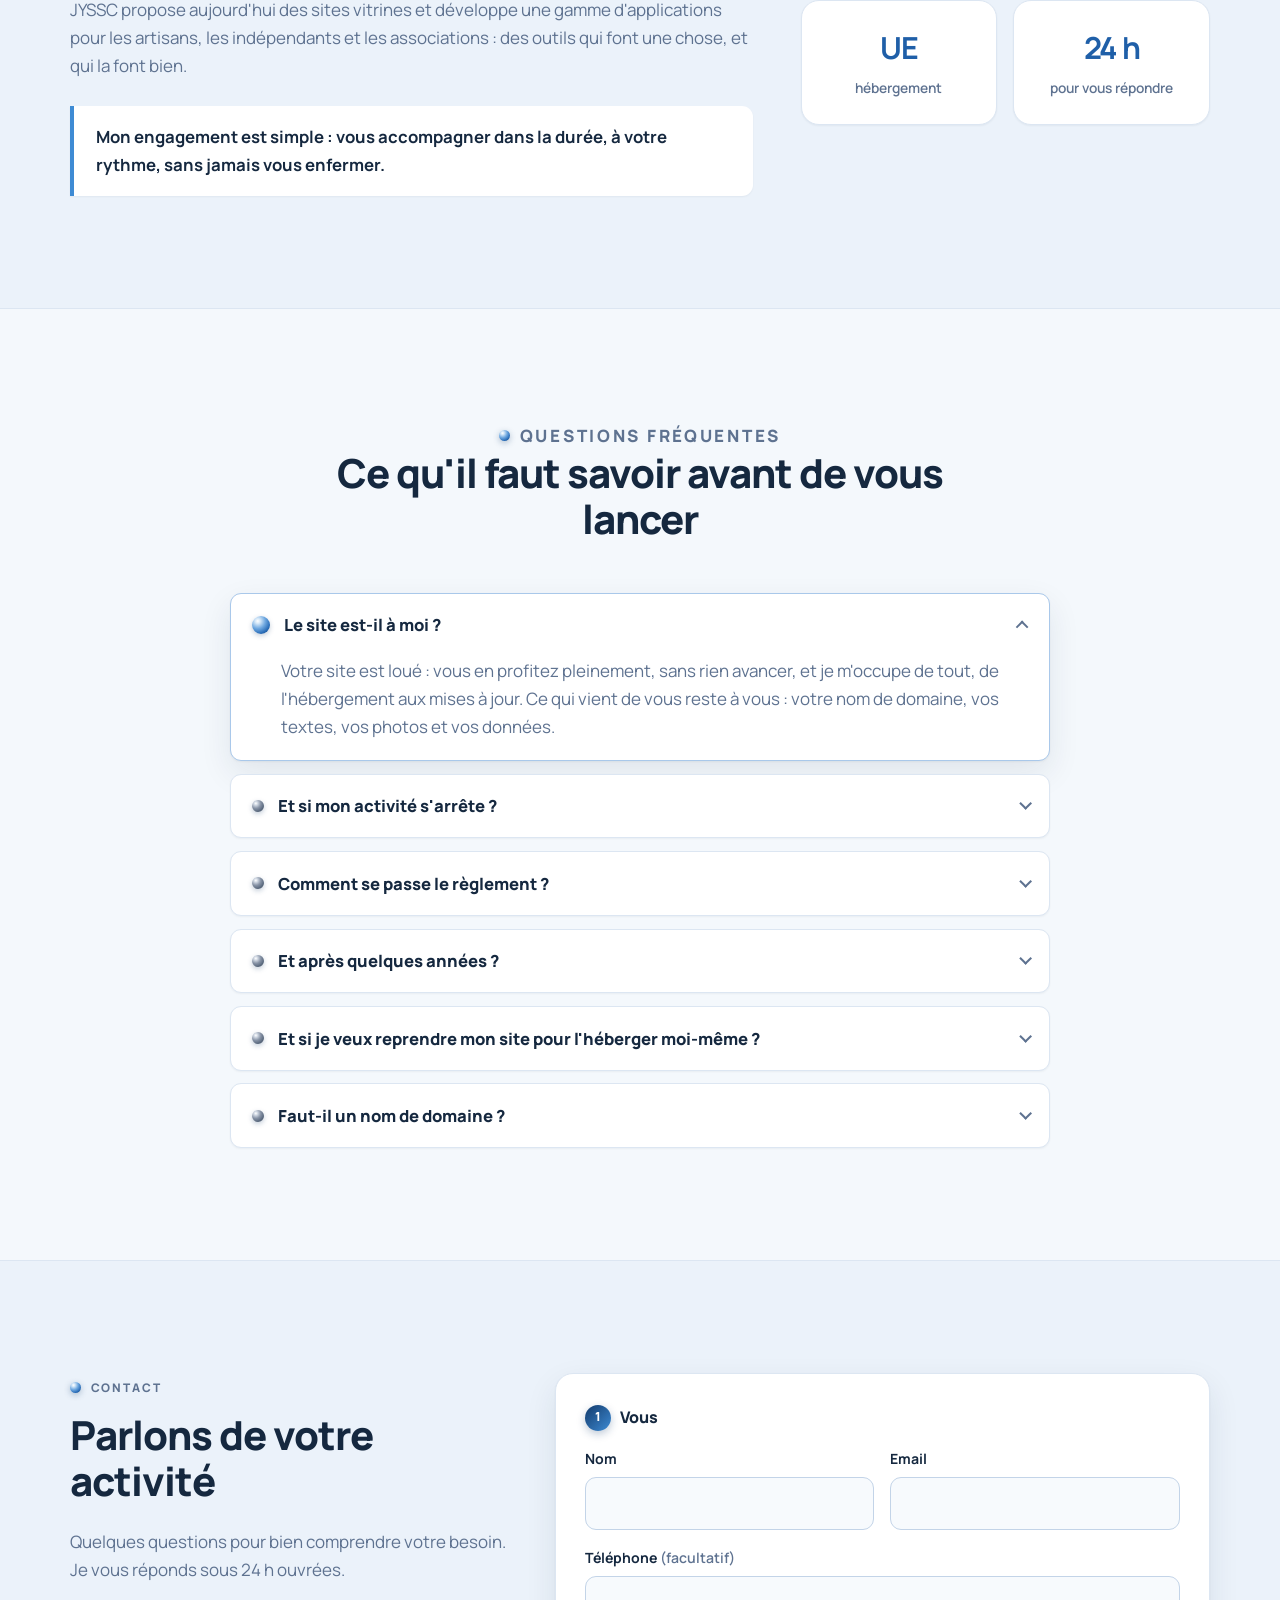
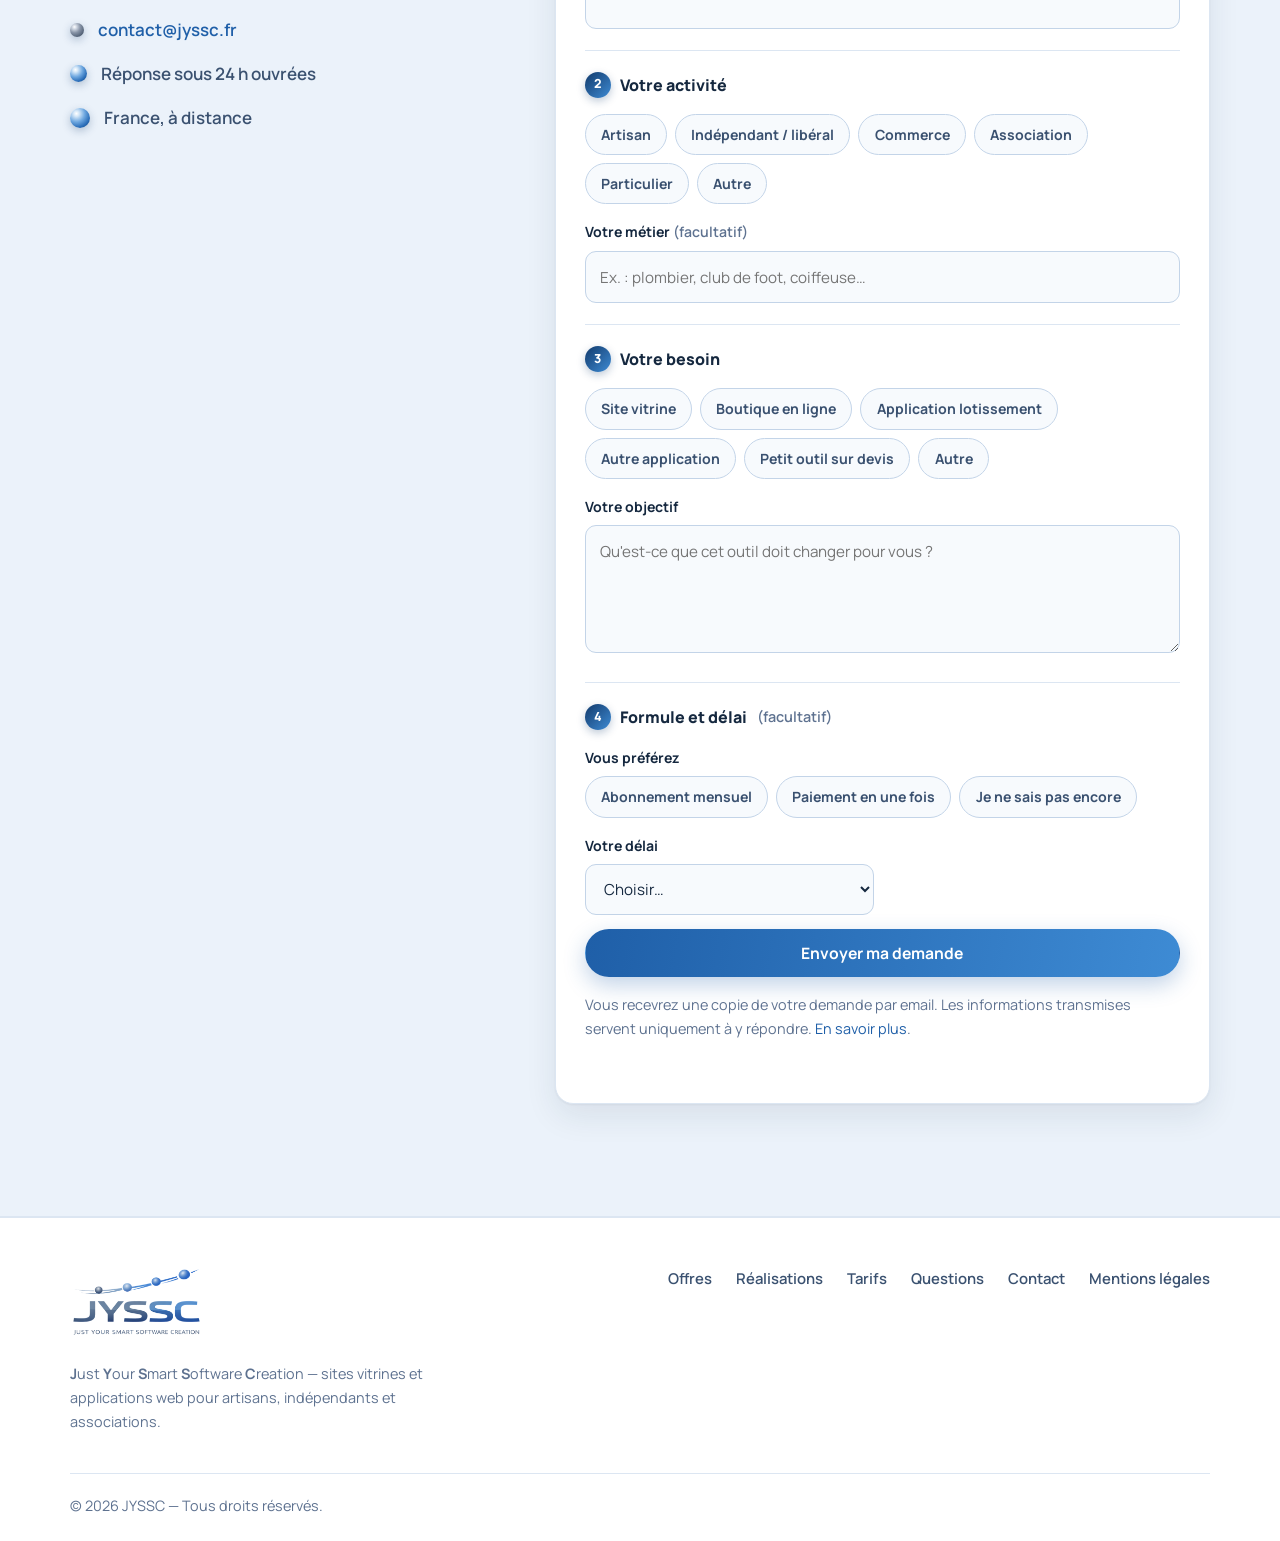
==== commit b5402ebc: "Reglement chaque mois ou une fois par an, au choix - Tarifs et offre lotissement : mensuel ou annuel" ====
--- a/index.html
+++ b/index.html
@@ -230,10 +230,11 @@
               annonces, messages entre voisins, calendrier, votes en ligne, documents et
               comptes de l'association. Tout se gère depuis le téléphone.
             </p>
-            <p class="offer-price"><strong>2 €/mois par lot</strong><span>sans engagement</span></p>
+            <p class="offer-price"><strong>2 €/mois par lot</strong><span>chaque mois ou une fois par an</span></p>
             <p class="offer-note">
-              Exemple : un lotissement de 24 maisons, 48 € par mois pour toute l'association.
-              Essayez-la sans mot de passe, à la place d'un habitant ou du président.
+              Exemple : un lotissement de 24 maisons, 48 € par mois, soit 576 € par an, pour
+              toute l'association. Essayez-la sans mot de passe, à la place d'un habitant ou
+              du président.
             </p>
             <ul class="tags">
               <li class="tag">Votes en ligne</li>
@@ -506,7 +507,8 @@
       <header class="section-head">
         <p class="eyebrow">Tarifs</p>
         <h2>Des prix clairs, sans engagement</h2>
-        <p>Le prix affiché est le prix payé : TVA non applicable.</p>
+        <p>Le prix affiché est le prix payé : TVA non applicable. Vous réglez chaque mois ou
+        une fois par an, au choix.</p>
       </header>
 
       <div class="pricing">
@@ -564,8 +566,8 @@
         <div class="price-row">
           <div>
             <h3>Application pour lotissements</h3>
-            <p>2 € par mois et par lot, sans engagement. Exemple : 24 maisons, 48 € par mois
-            pour toute l'association.</p>
+            <p>2 € par mois et par lot, réglés chaque mois ou une fois par an. Exemple :
+            24 maisons, 48 € par mois, soit 576 € par an pour toute l'association.</p>
           </div>
           <strong>2 €/mois par lot</strong>
         </div>
@@ -697,9 +699,18 @@
           <summary>Et si mon activité s'arrête ?</summary>
           <p>
             Vous arrêtez aussi, sans frais et sans préavis. Je ne vous demanderai jamais de payer
-            le reste : on ferme le site, et c'est terminé. Vous repartez avec votre nom de domaine,
+            le reste : on ferme le site, et c'est terminé. Si vous aviez choisi le règlement à
+            l'année, l'année réglée reste acquise. Vous repartez avec votre nom de domaine,
             vos textes, vos photos et vos données. Le site lui-même, sa conception et son code,
             reste la propriété de JYSSC.
+          </p>
+        </details>
+        <details class="faq-item">
+          <summary>Comment se passe le règlement ?</summary>
+          <p>
+            Au choix : chaque mois, ou une fois par an. Le prix est le même. Vous recevez votre
+            facture par email. Au mois, vous arrêtez quand vous voulez ; à l'année, vous réglez
+            en une seule fois, et l'année réglée reste acquise.
           </p>
         </details>
         <details class="faq-item">
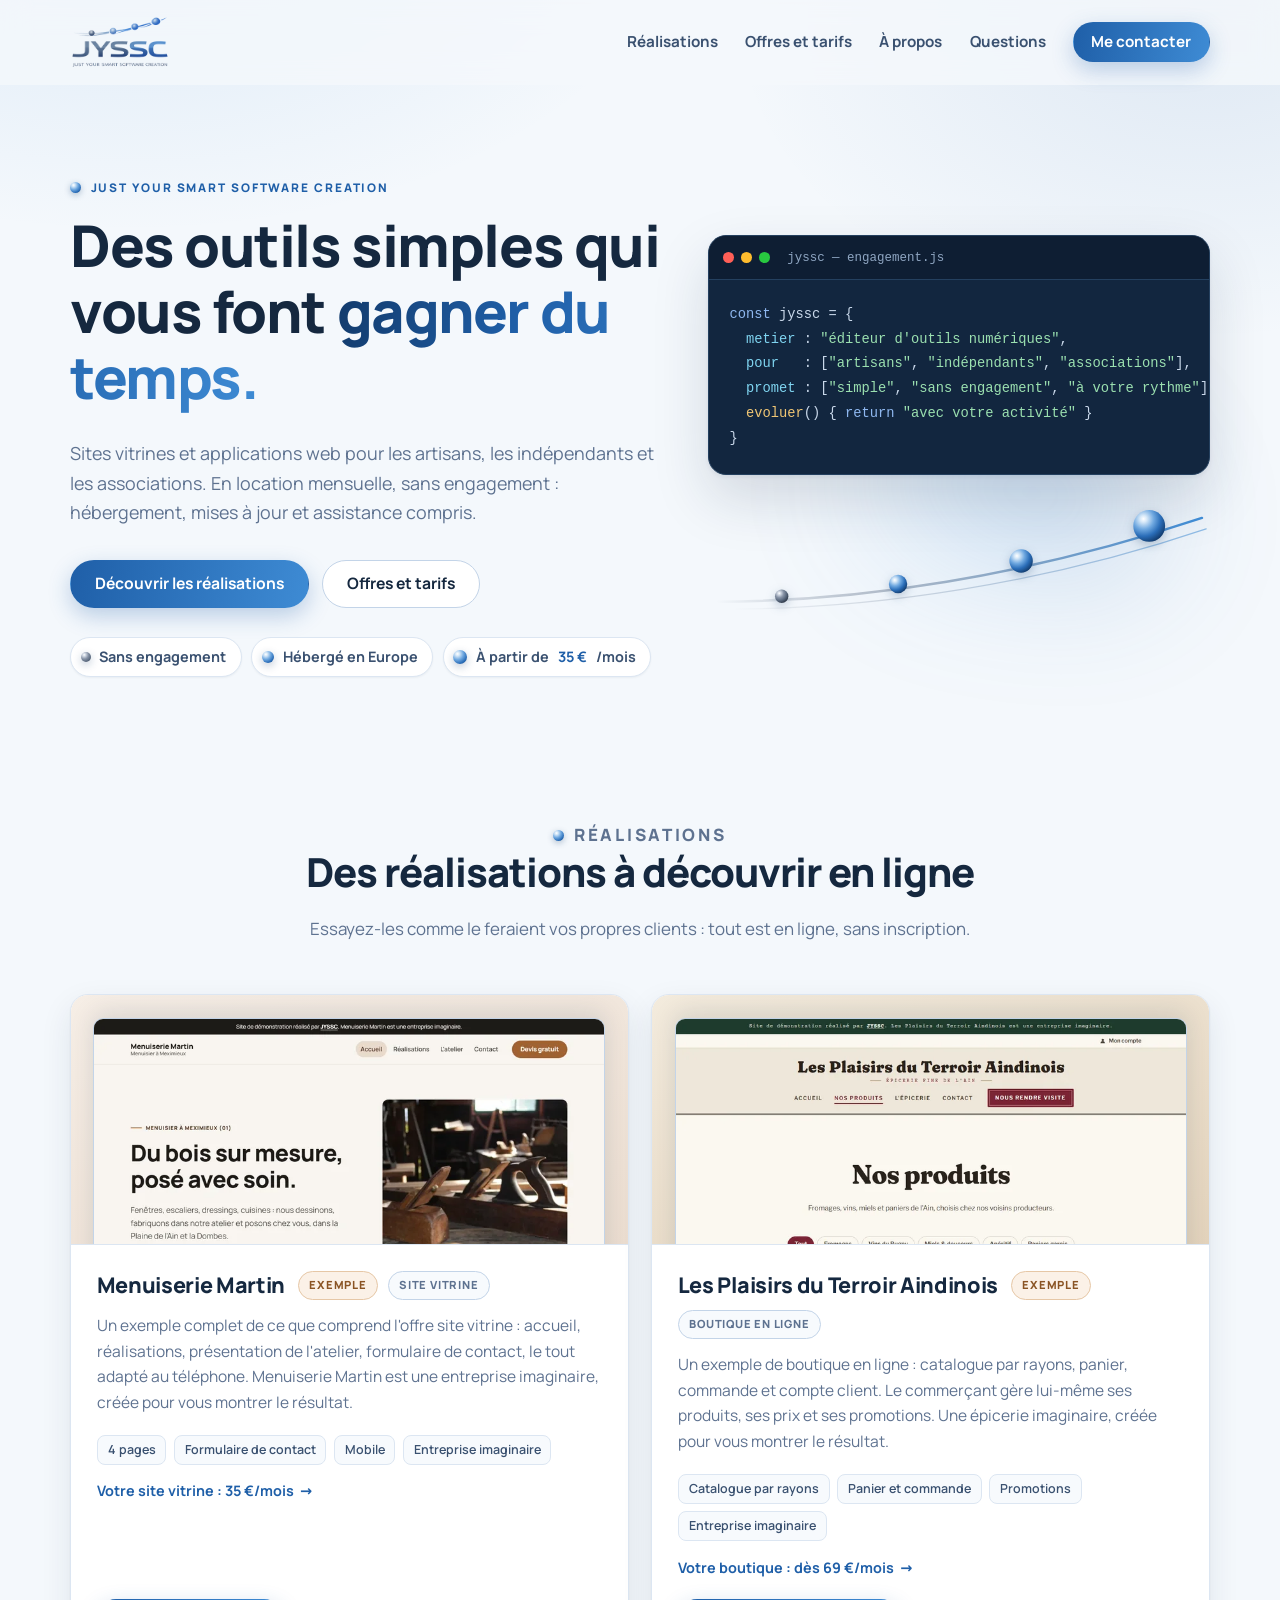
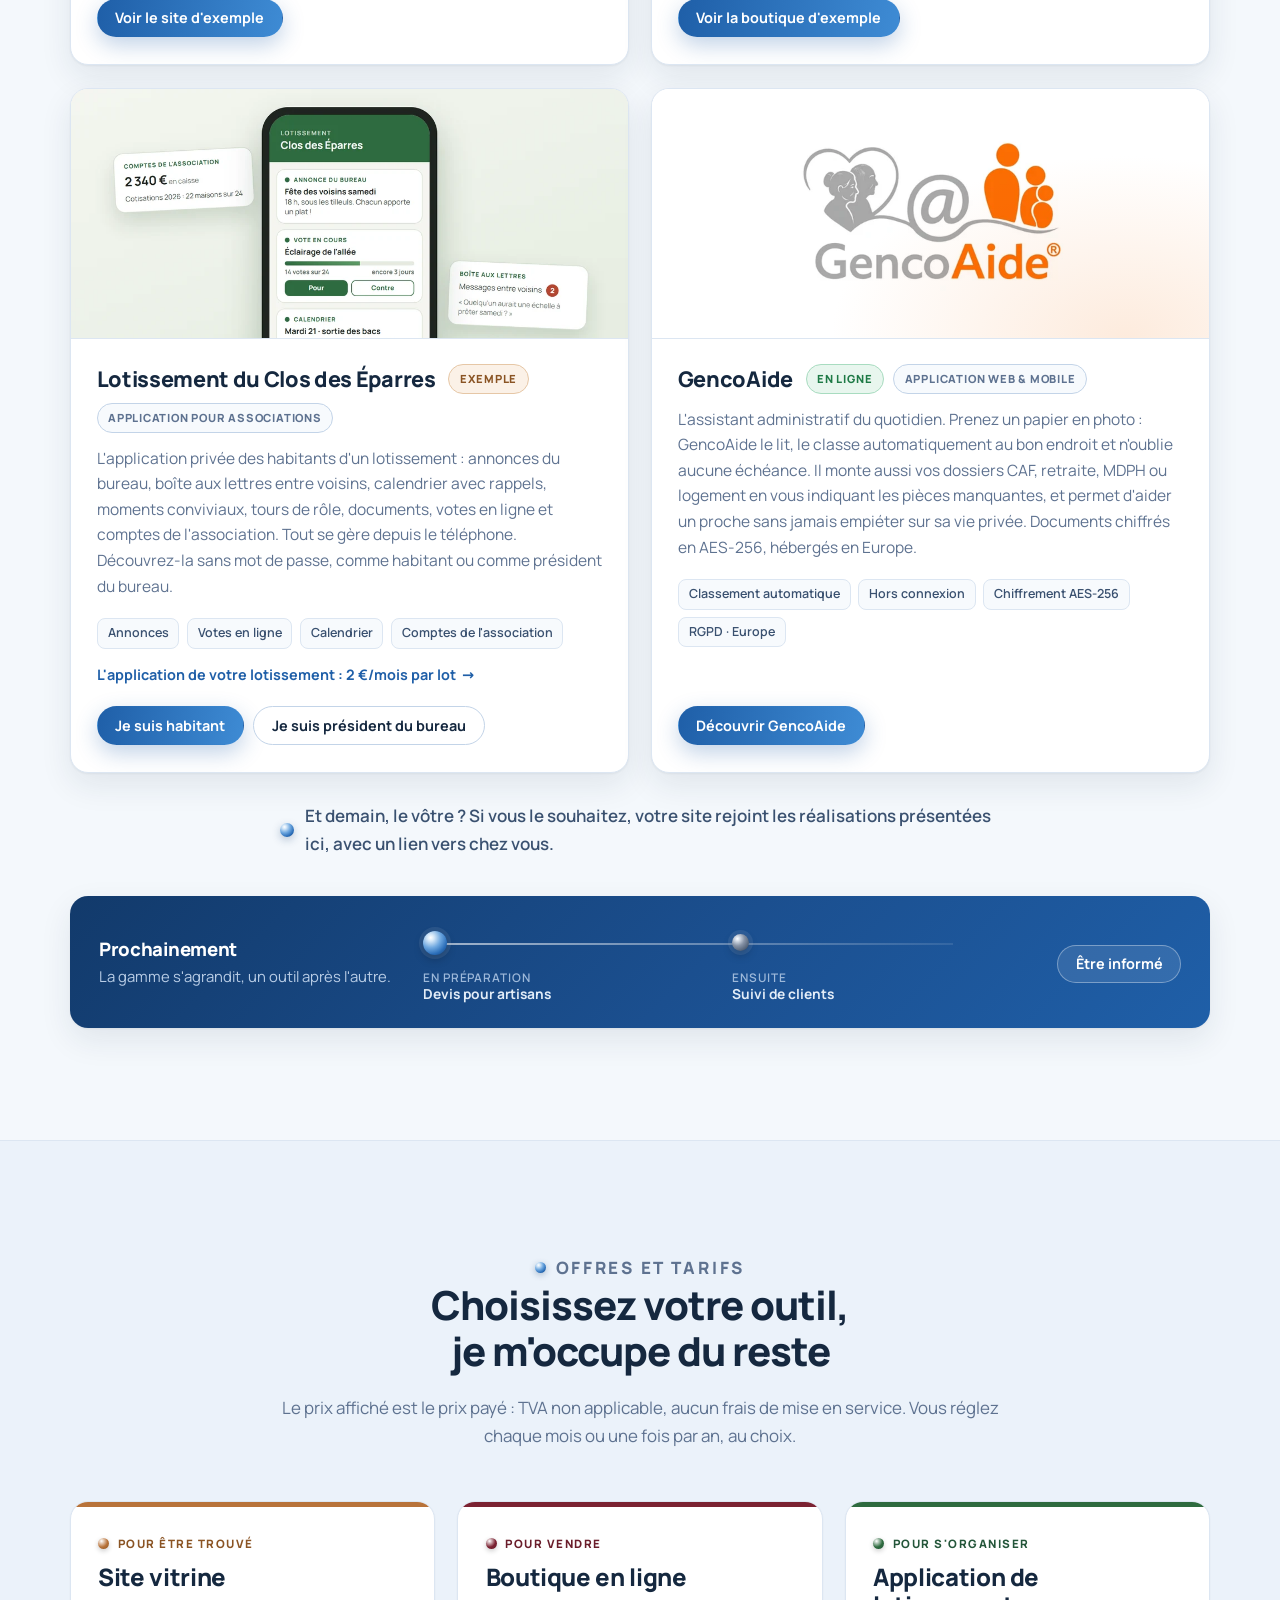
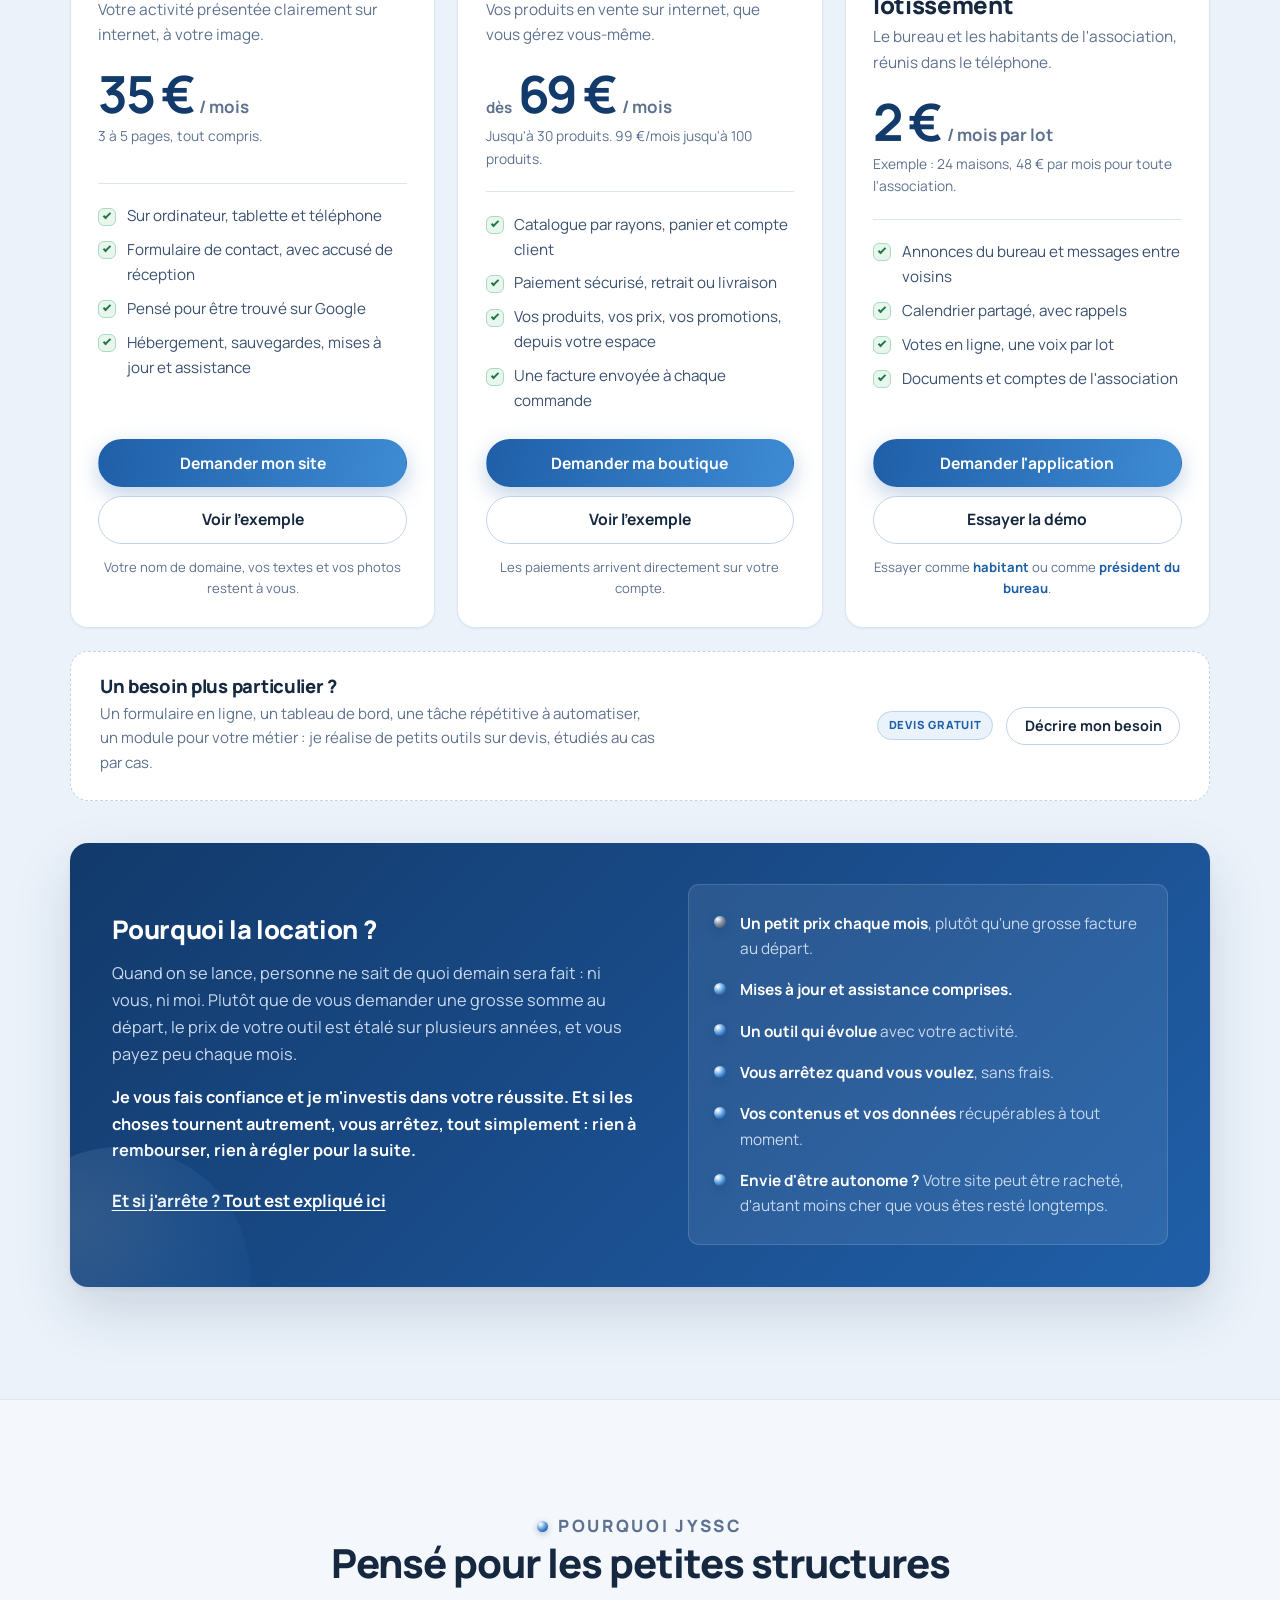
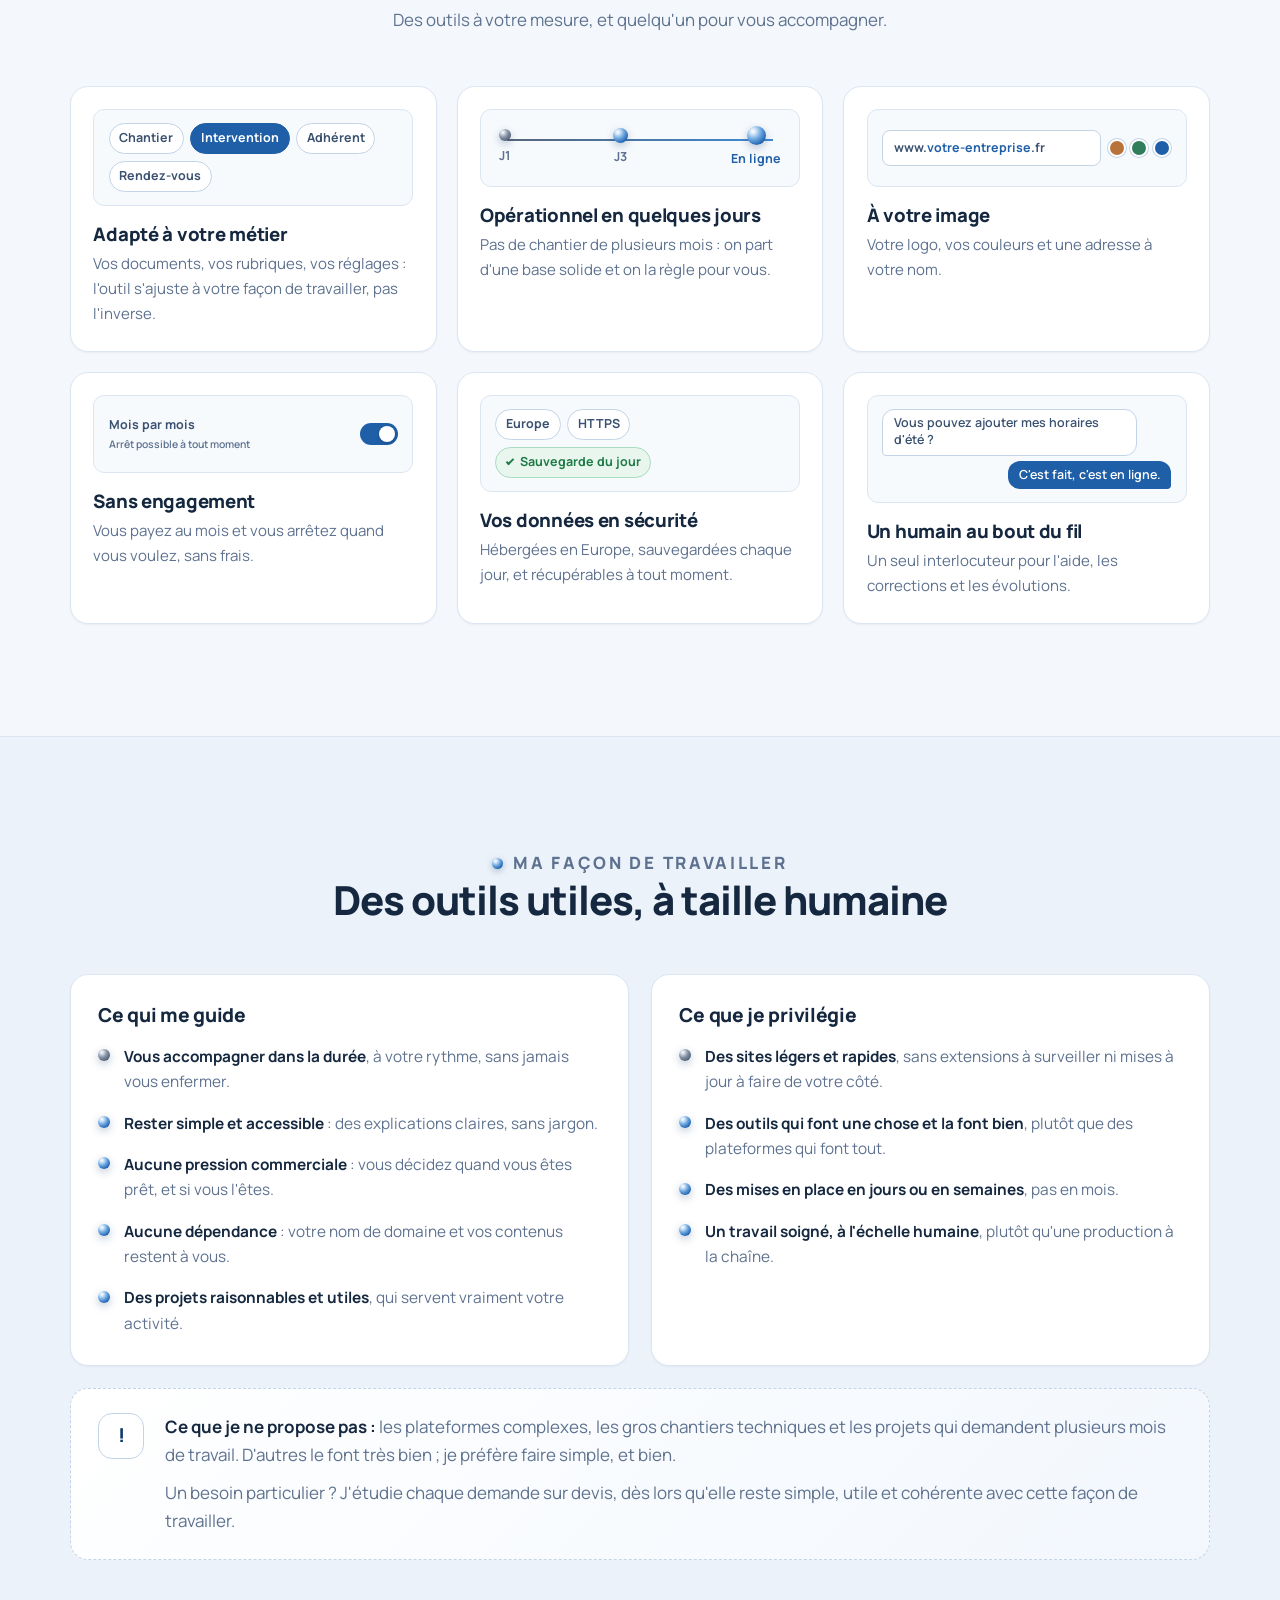
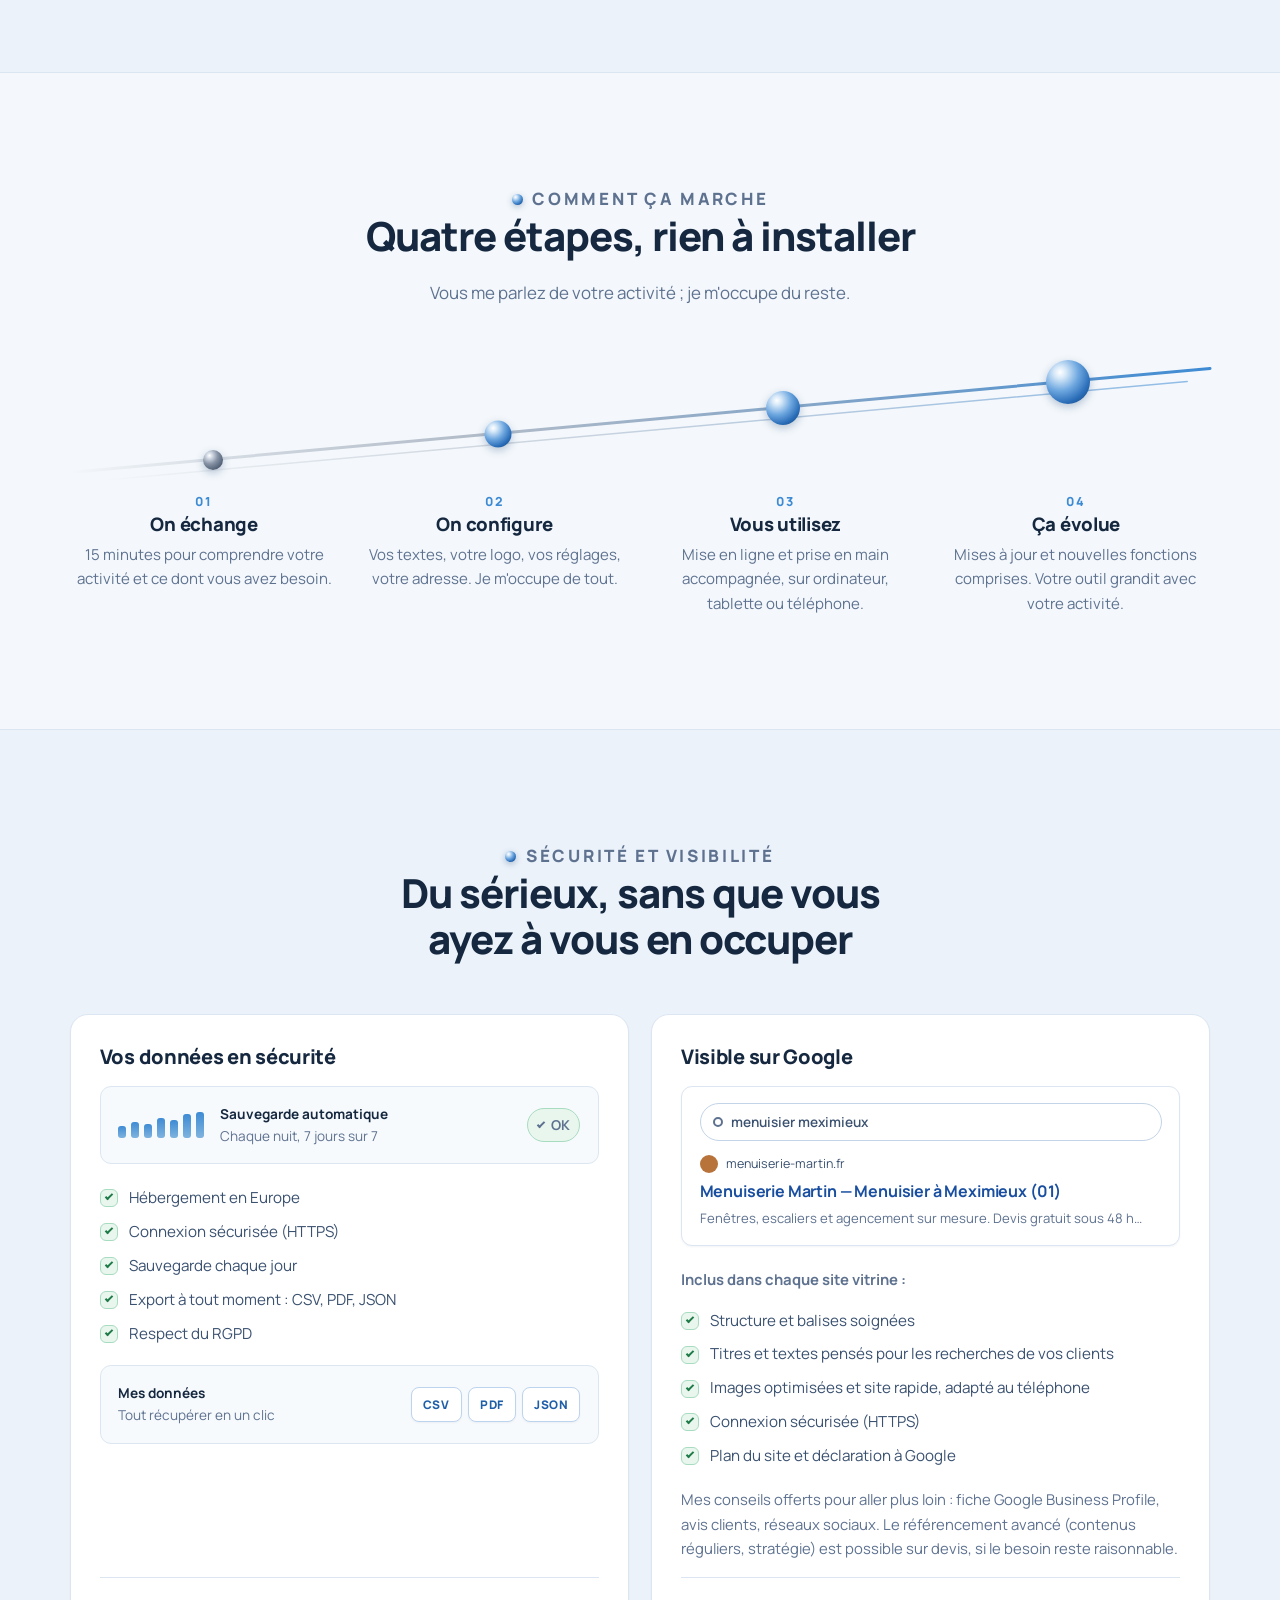
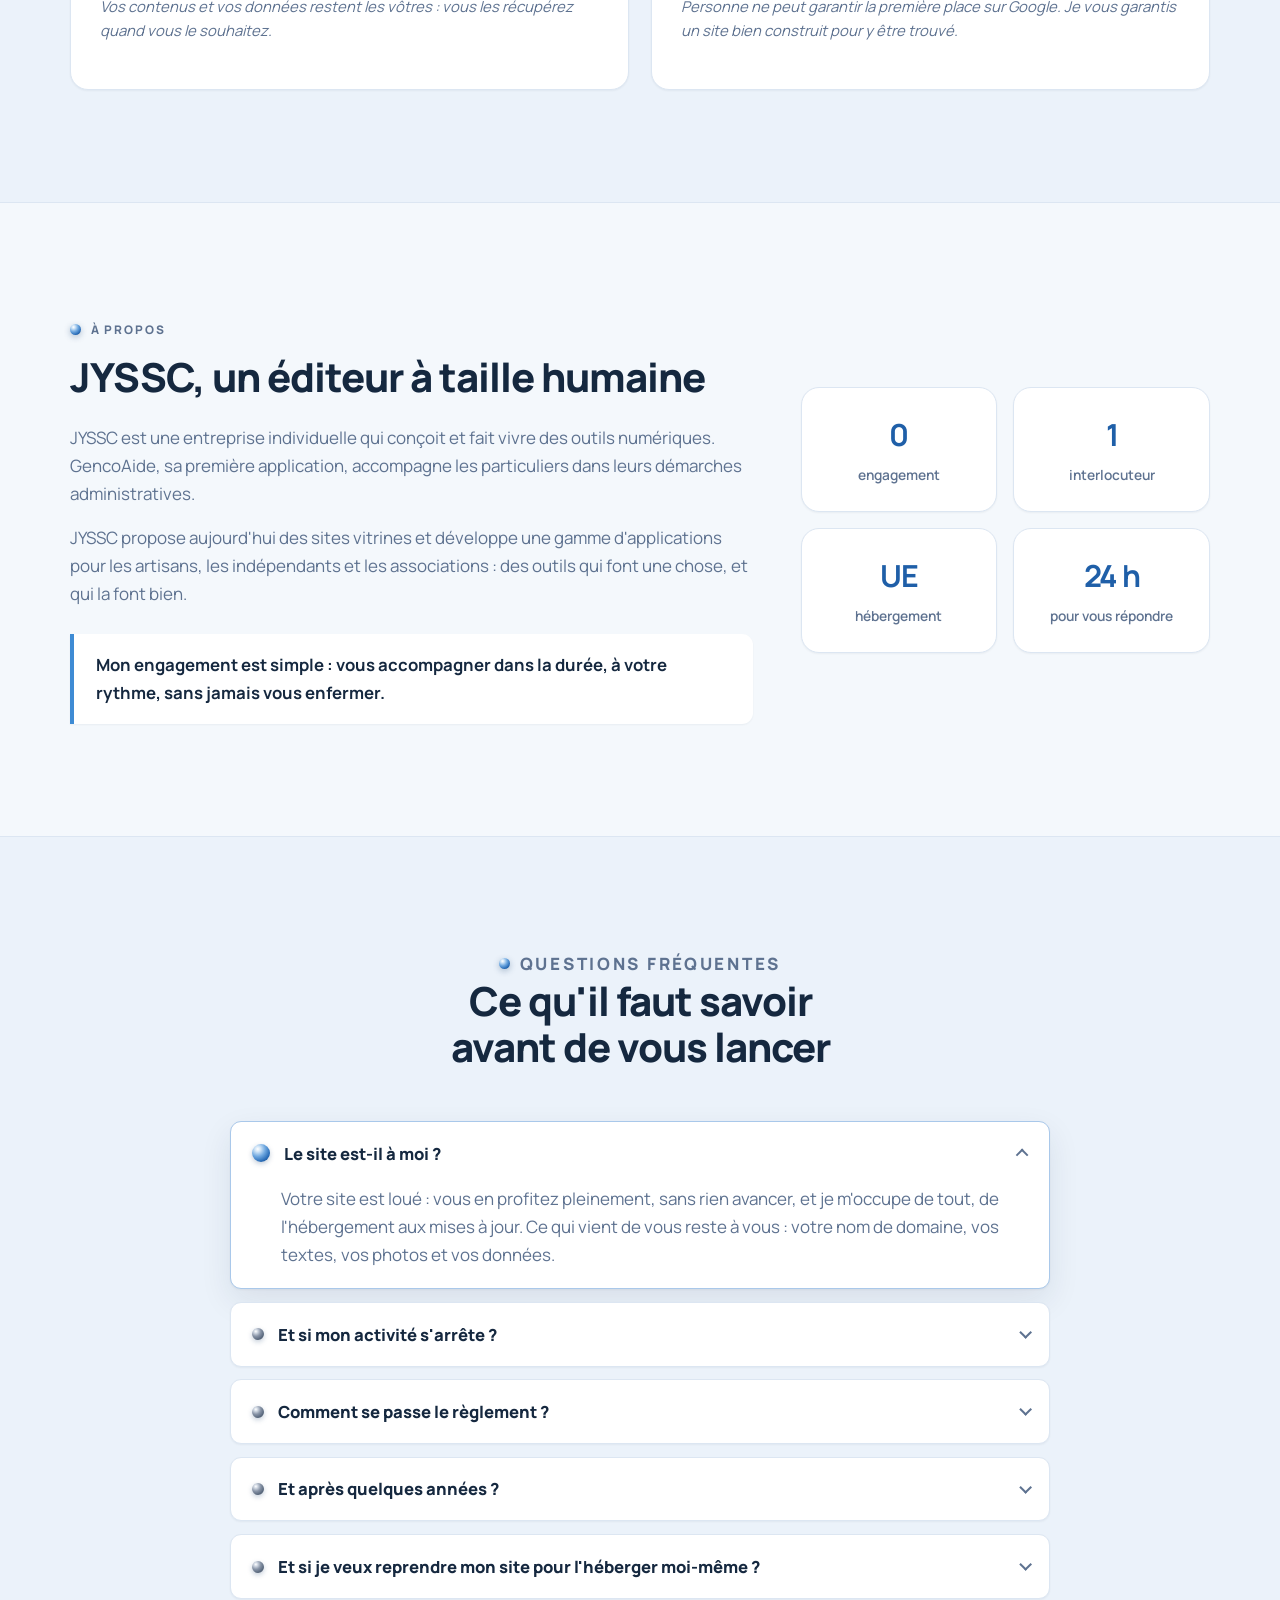
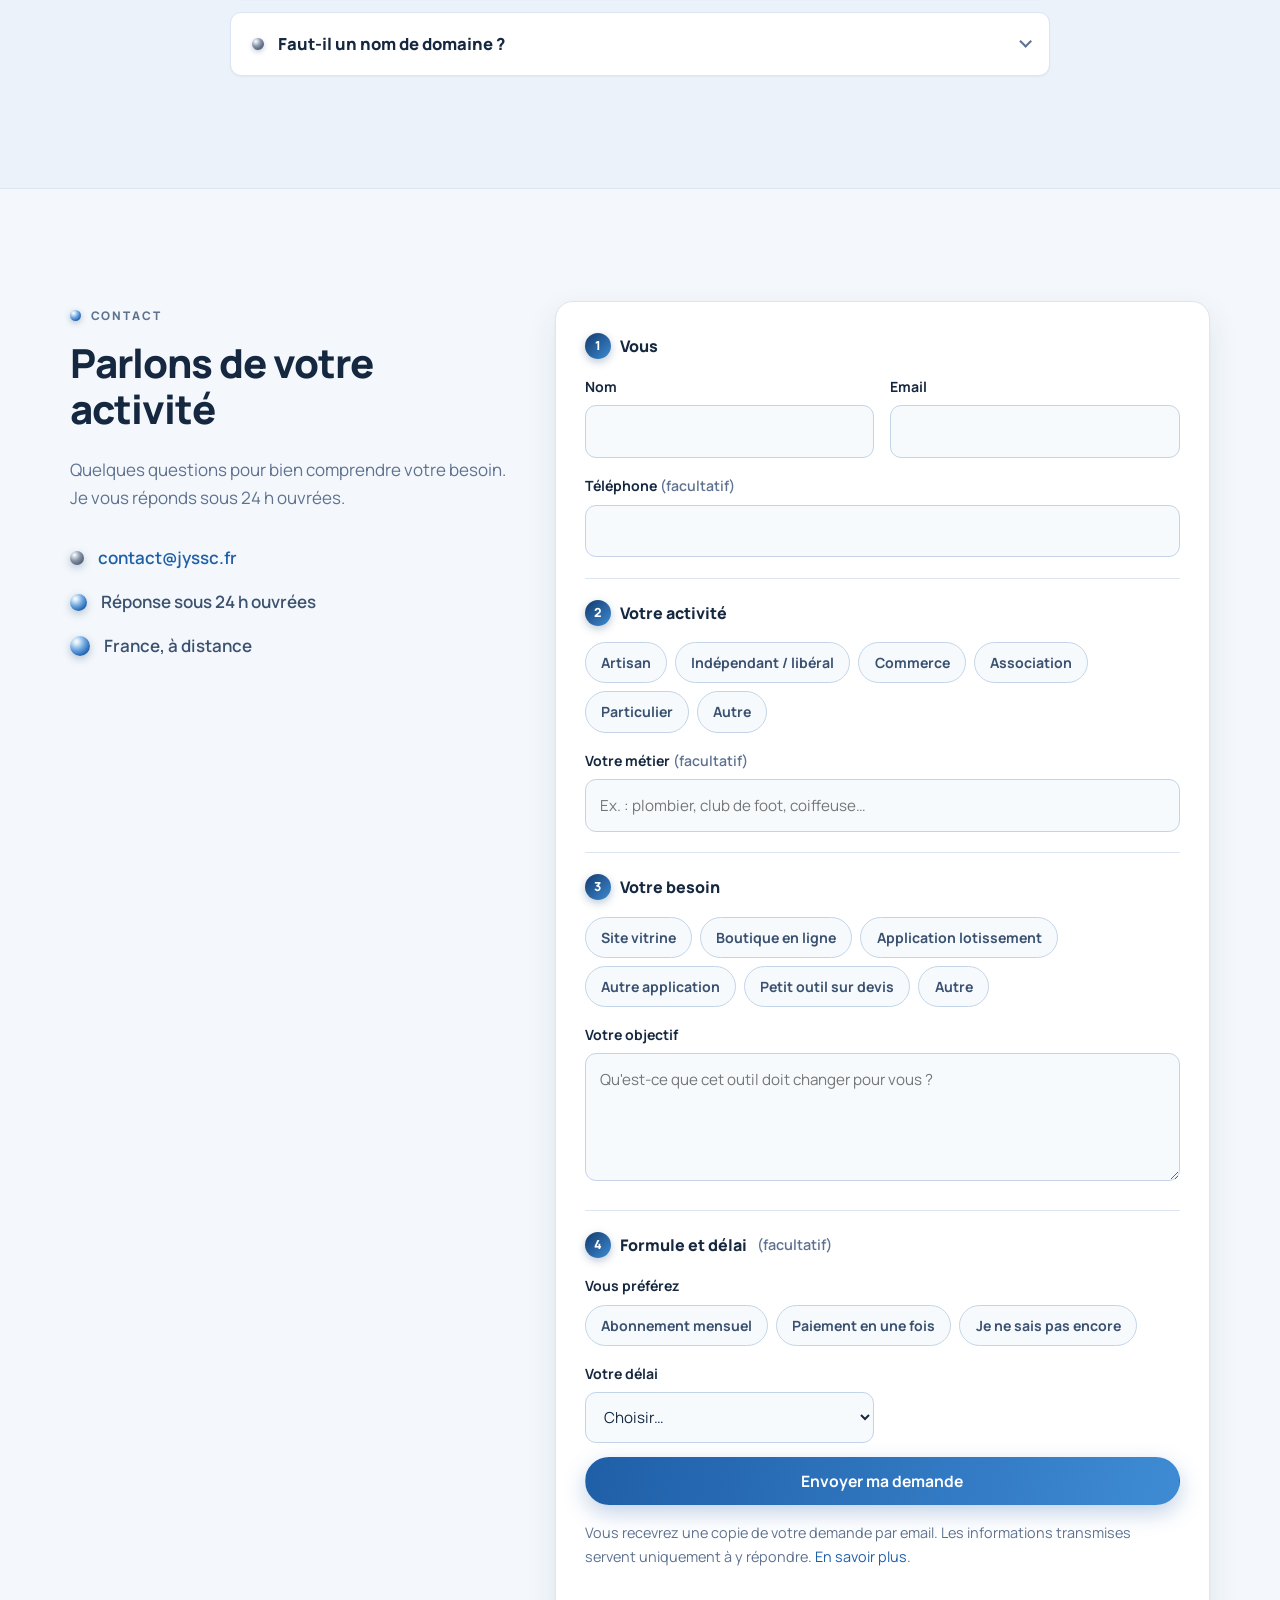
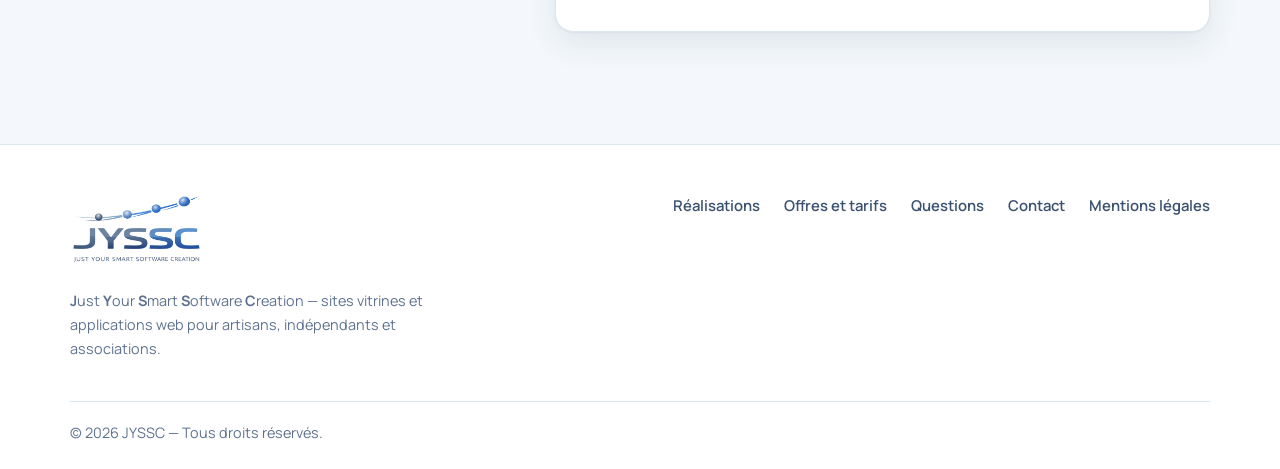
==== commit 640e4ac0: "Refonte de la page : les realisations d'abord, puis offres et tarifs - Realisations juste apres l'ac" ====
--- a/index.html
+++ b/index.html
@@ -19,7 +19,7 @@
 <meta name="theme-color" content="#F4F8FC">
 <link rel="icon" href="assets/img/favicon.svg" type="image/svg+xml">
 <link rel="preload" href="assets/fonts/manrope-latin.woff2" as="font" type="font/woff2" crossorigin>
-<link rel="stylesheet" href="assets/css/style.css?v=12">
+<link rel="stylesheet" href="assets/css/style.css?v=13">
 </head>
 <body id="top">
 
@@ -58,10 +58,10 @@
     </a>
 
     <nav class="nav" id="nav" aria-label="Navigation principale">
-      <a href="#offres">Offres</a>
       <a href="#realisations">Réalisations</a>
-      <a href="#tarifs">Tarifs</a>
+      <a href="#offres">Offres et tarifs</a>
       <a href="#apropos">À propos</a>
+      <a href="#faq">Questions</a>
       <a class="btn btn-sm btn-primary" href="#contact">Me contacter</a>
     </nav>
 
@@ -85,8 +85,8 @@
           et assistance compris.
         </p>
         <div class="hero-actions">
-          <a class="btn btn-primary" href="#offres">Voir les offres</a>
-          <a class="btn btn-ghost" href="#contact">Parler de mon activité</a>
+          <a class="btn btn-primary" href="#realisations">Découvrir les réalisations</a>
+          <a class="btn btn-ghost" href="#offres">Offres et tarifs</a>
         </div>
         <ul class="hero-points">
           <li><span class="orb orb-slate" style="--s:10px"></span>Sans engagement</li>
@@ -119,300 +119,13 @@
     </div>
   </section>
 
-  <!-- ===================================================== OFFRES -->
-  <section class="section" id="offres">
-    <div class="container">
-      <header class="section-head">
-        <p class="eyebrow">Offres</p>
-        <h2>Nos offres</h2>
-        <p>Des solutions simples, adaptées à votre activité.</p>
-      </header>
-
-      <div class="offers">
-        <!-- Site vitrine -->
-        <article class="offer offer-featured">
-          <div class="scene" aria-hidden="true">
-            <div class="mock-browser">
-              <div class="mb-bar"><i></i><i></i><i></i><span>menuiserie-martin.fr</span></div>
-              <div class="mb-nav"><b>Menuiserie Martin</b><span></span><span></span><span></span></div>
-              <div class="mb-hero">
-                <div>
-                  <strong>Menuisier à Meximieux</strong>
-                  <small>Fenêtres, escaliers, agencement sur mesure.</small>
-                  <em>Demander un devis</em>
-                </div>
-                <div class="mb-photo"></div>
-              </div>
-            </div>
-          </div>
-          <div class="offer-body">
-            <div><span class="badge badge-live">Disponible</span></div>
-            <h3>Site vitrine</h3>
-            <p>
-              Votre entreprise ou votre association présentée clairement sur internet : vos
-              services, vos photos, vos coordonnées et un formulaire de contact. Rapide, adapté
-              au téléphone et pensé pour être trouvé sur Google.
-            </p>
-            <p class="offer-price"><strong>35 €/mois</strong><span>sans engagement</span></p>
-            <p class="offer-note">
-              Location tout compris. Votre nom de domaine, vos textes et vos photos restent à vous.
-              <a href="#faq-arret">Et si j'arrête ?</a>
-            </p>
-            <ul class="tags">
-              <li class="tag">3 à 5 pages</li>
-              <li class="tag">Référencement inclus</li>
-              <li class="tag">Mobile</li>
-              <li class="tag">Mises à jour comprises</li>
-            </ul>
-            <div class="offer-actions">
-              <a class="btn btn-primary btn-sm" href="#contact" data-besoin="Site vitrine">Demander mon site</a>
-              <a class="btn btn-ghost btn-sm" href="https://demo.jyssc.fr" target="_blank" rel="noopener">Voir un exemple de site</a>
-            </div>
-          </div>
-        </article>
-
-        <!-- Boutique en ligne -->
-        <article class="offer offer-featured">
-          <div class="scene" aria-hidden="true">
-            <div class="mock-shop">
-              <div class="ms-bar"><b>Plaisirs du Terroir</b><span class="ms-cart">Panier · 2</span></div>
-              <div class="ms-grid">
-                <div class="ms-item"><i style="--c1:#F1D9A0;--c2:#C99A4E"></i><span>Comté 18 mois</span><b>8,90 €</b></div>
-                <div class="ms-item"><i style="--c1:#8E3445;--c2:#4A1622"></i><span>Rouge du Bugey</span><b><s>13,90 €</s> 12,50 €</b><em>Promo</em></div>
-                <div class="ms-item"><i style="--c1:#F6CD63;--c2:#D6922A"></i><span>Miel de printemps</span><b>7,20 €</b></div>
-              </div>
-            </div>
-          </div>
-          <div class="offer-body">
-            <div><span class="badge badge-live">Disponible</span></div>
-            <h3>Boutique en ligne</h3>
-            <p>
-              Vendez vos produits en ligne, à votre image : catalogue par rayons, panier,
-              paiement sécurisé, retrait ou livraison. Vous ajoutez vos produits, vos prix
-              et vos promotions vous-même, depuis votre espace.
-            </p>
-            <p class="offer-price"><strong>Dès 69 €/mois</strong><span>sans engagement</span></p>
-            <p class="offer-note">
-              69 €/mois jusqu'à 30 produits, 99 €/mois jusqu'à 100 produits.
-              Les paiements arrivent directement sur votre compte.
-            </p>
-            <ul class="tags">
-              <li class="tag">Paiement sécurisé</li>
-              <li class="tag">Compte client</li>
-              <li class="tag">Promotions</li>
-              <li class="tag">Mobile</li>
-            </ul>
-            <div class="offer-actions">
-              <a class="btn btn-primary btn-sm" href="#contact" data-besoin="Boutique en ligne">Demander ma boutique</a>
-              <a class="btn btn-ghost btn-sm" href="https://demo-epicerie.jyssc.fr" target="_blank" rel="noopener">Voir un exemple de boutique</a>
-            </div>
-          </div>
-        </article>
-
-        <!-- Application pour lotissements (associations syndicales libres) -->
-        <article class="offer">
-          <div class="scene" aria-hidden="true">
-            <div class="mock-app">
-              <div class="ma-top"><small>Lotissement</small><b>Clos des Éparres</b></div>
-              <div class="ma-card"><span class="ma-k">Annonce du bureau</span><strong>Fête des voisins samedi</strong></div>
-              <div class="ma-card">
-                <span class="ma-k">Vote en cours</span><strong>Éclairage de l'allée</strong>
-                <span class="ma-bar"><i></i></span>
-                <span class="ma-row"><span>14 votes sur 24</span><span>encore 3 jours</span></span>
-              </div>
-            </div>
-          </div>
-          <div class="offer-body">
-            <div><span class="badge badge-live">Disponible</span></div>
-            <h3>Application pour lotissements</h3>
-            <p>
-              L'application privée des habitants et du bureau de l'association syndicale :
-              annonces, messages entre voisins, calendrier, votes en ligne, documents et
-              comptes de l'association. Tout se gère depuis le téléphone.
-            </p>
-            <p class="offer-price"><strong>2 €/mois par lot</strong><span>chaque mois ou une fois par an</span></p>
-            <p class="offer-note">
-              Exemple : un lotissement de 24 maisons, 48 € par mois, soit 576 € par an, pour
-              toute l'association. Essayez-la sans mot de passe, à la place d'un habitant ou
-              du président.
-            </p>
-            <ul class="tags">
-              <li class="tag">Votes en ligne</li>
-              <li class="tag">Annonces</li>
-              <li class="tag">Comptes</li>
-              <li class="tag">Mobile</li>
-            </ul>
-            <div class="offer-actions">
-              <a class="btn btn-primary btn-sm" href="#contact" data-besoin="Application lotissement">Demander l'application</a>
-              <a class="btn btn-ghost btn-sm" href="https://demo-lotissement.jyssc.fr/decouvrir/habitant" target="_blank" rel="noopener">Je suis habitant</a>
-              <a class="btn btn-ghost btn-sm" href="https://demo-lotissement.jyssc.fr/decouvrir/bureau" target="_blank" rel="noopener">Je suis président du bureau</a>
-            </div>
-          </div>
-        </article>
-
-        <!-- Petits outils sur devis -->
-        <article class="offer">
-          <div class="scene" aria-hidden="true">
-            <div class="mock-dash">
-              <div class="mdb-kpi"><span>Demandes reçues</span><b>12<small>+4</small></b></div>
-              <div class="mdb-bars">
-                <i style="--h:32%;--o:10px"></i>
-                <i style="--h:50%;--o:13px"></i>
-                <i style="--h:66%;--o:16px"></i>
-                <i style="--h:88%;--o:20px"></i>
-              </div>
-              <div class="mdb-legend"><span>Juin</span><span>Juil.</span><span>Août</span><span>Sept.</span></div>
-            </div>
-          </div>
-          <div class="offer-body">
-            <div><span class="badge badge-quote">Sur devis</span></div>
-            <h3>Petits outils sur devis</h3>
-            <p>
-              Un formulaire en ligne, un tableau de bord, une tâche répétitive à
-              automatiser, un module pour votre métier : je réalise des outils simples qui répondent à un
-              besoin précis. Chaque demande est étudiée au cas par cas.
-            </p>
-            <p class="offer-price"><strong>Devis gratuit</strong></p>
-            <ul class="tags">
-              <li class="tag">Formulaires</li>
-              <li class="tag">Tableaux de bord</li>
-              <li class="tag">Automatisations</li>
-              <li class="tag">Modules métier</li>
-            </ul>
-            <a class="btn btn-ghost btn-sm" href="#contact" data-besoin="Petit outil sur devis">Décrire mon besoin</a>
-          </div>
-        </article>
-      </div>
-    </div>
-  </section>
-
-  <!-- ===================================================== POURQUOI JYSSC -->
-  <section class="section section-alt" id="pourquoi">
-    <div class="container">
-      <header class="section-head">
-        <p class="eyebrow">Pourquoi JYSSC</p>
-        <h2>Pensé pour les petites structures</h2>
-        <p>Des outils à votre mesure, et quelqu'un pour vous accompagner.</p>
-      </header>
-
-      <div class="why">
-        <article class="why-card">
-          <div class="vignette" aria-hidden="true">
-            <span class="chip">Chantier</span>
-            <span class="chip chip-on">Intervention</span>
-            <span class="chip">Adhérent</span>
-            <span class="chip">Rendez-vous</span>
-          </div>
-          <h3>Adapté à votre métier</h3>
-          <p>Vos documents, vos rubriques, vos réglages : l'outil s'ajuste à votre façon de travailler, pas l'inverse.</p>
-        </article>
-
-        <article class="why-card">
-          <div class="vignette v-timeline" aria-hidden="true">
-            <span class="v-step"><span class="orb orb-slate" style="--s:12px"></span>J1</span>
-            <span class="v-step"><span class="orb" style="--s:15px"></span>J3</span>
-            <span class="v-step"><span class="orb" style="--s:19px"></span><b>En ligne</b></span>
-          </div>
-          <h3>Opérationnel en quelques jours</h3>
-          <p>Pas de chantier de plusieurs mois : on part d'une base solide et on la règle pour vous.</p>
-        </article>
-
-        <article class="why-card">
-          <div class="vignette" aria-hidden="true">
-            <span class="v-url">www.<em>votre-entreprise</em>.fr</span>
-            <span class="swatches">
-              <i style="background:#B8733A"></i><i style="background:#2F7D5B"></i><i style="background:#1F5FA8"></i>
-            </span>
-          </div>
-          <h3>À votre image</h3>
-          <p>Votre logo, vos couleurs et une adresse à votre nom.</p>
-        </article>
-
-        <article class="why-card">
-          <div class="vignette v-toggle" aria-hidden="true">
-            <span>Mois par mois<small>Arrêt possible à tout moment</small></span>
-            <span class="switch"></span>
-          </div>
-          <h3>Sans engagement</h3>
-          <p>Vous payez au mois et vous arrêtez quand vous voulez, sans frais.</p>
-        </article>
-
-        <article class="why-card">
-          <div class="vignette" aria-hidden="true">
-            <span class="chip">Europe</span>
-            <span class="chip">HTTPS</span>
-            <span class="chip chip-ok">Sauvegarde du jour</span>
-          </div>
-          <h3>Vos données en sécurité</h3>
-          <p>Hébergées en Europe, sauvegardées chaque jour, et récupérables à tout moment.</p>
-        </article>
-
-        <article class="why-card">
-          <div class="vignette v-chat" aria-hidden="true">
-            <span class="bubble bubble-client">Vous pouvez ajouter mes horaires d'été ?</span>
-            <span class="bubble bubble-me">C'est fait, c'est en ligne.</span>
-          </div>
-          <h3>Un humain au bout du fil</h3>
-          <p>Un seul interlocuteur pour l'aide, les corrections et les évolutions.</p>
-        </article>
-      </div>
-    </div>
-  </section>
-
-  <!-- ===================================================== MA FAÇON DE TRAVAILLER -->
-  <section class="section" id="facon">
-    <div class="container">
-      <header class="section-head">
-        <p class="eyebrow">Ma façon de travailler</p>
-        <h2>Des outils utiles, à taille humaine</h2>
-      </header>
-
-      <div class="approach">
-        <div class="approach-col">
-          <h3>Ce qui me guide</h3>
-          <ul class="orb-list">
-            <li><span class="orb orb-slate" style="--s:12px"></span><span><strong>Vous accompagner dans la durée</strong>, à votre rythme, sans jamais vous enfermer.</span></li>
-            <li><span class="orb" style="--s:12px"></span><span><strong>Rester simple et accessible</strong> : des explications claires, sans jargon.</span></li>
-            <li><span class="orb" style="--s:12px"></span><span><strong>Aucune pression commerciale</strong> : vous décidez quand vous êtes prêt, et si vous l'êtes.</span></li>
-            <li><span class="orb" style="--s:12px"></span><span><strong>Aucune dépendance</strong> : votre nom de domaine et vos contenus restent à vous.</span></li>
-            <li><span class="orb" style="--s:12px"></span><span><strong>Des projets raisonnables et utiles</strong>, qui servent vraiment votre activité.</span></li>
-          </ul>
-        </div>
-
-        <div class="approach-col">
-          <h3>Ce que je privilégie</h3>
-          <ul class="orb-list">
-            <li><span class="orb orb-slate" style="--s:12px"></span><span><strong>Des sites légers et rapides</strong>, sans extensions à surveiller ni mises à jour à faire de votre côté.</span></li>
-            <li><span class="orb" style="--s:12px"></span><span><strong>Des outils qui font une chose et la font bien</strong>, plutôt que des plateformes qui font tout.</span></li>
-            <li><span class="orb" style="--s:12px"></span><span><strong>Des mises en place en jours ou en semaines</strong>, pas en mois.</span></li>
-            <li><span class="orb" style="--s:12px"></span><span><strong>Un travail soigné, à l'échelle humaine</strong>, plutôt qu'une production à la chaîne.</span></li>
-          </ul>
-        </div>
-      </div>
-
-      <div class="not-offered">
-        <span class="not-offered-mark" aria-hidden="true">!</span>
-        <div>
-          <p>
-            <strong>Ce que je ne propose pas :</strong> les plateformes complexes, les gros chantiers
-            techniques et les projets qui demandent plusieurs mois de travail. D'autres le font très
-            bien ; je préfère faire simple, et bien.
-          </p>
-          <p>
-            Un besoin particulier ? J'étudie chaque demande sur devis, dès lors qu'elle reste
-            simple, utile et cohérente avec cette façon de travailler.
-          </p>
-        </div>
-      </div>
-    </div>
-  </section>
-
   <!-- ===================================================== RÉALISATIONS -->
-  <section class="section section-alt" id="realisations">
+  <section class="section" id="realisations">
     <div class="container">
       <header class="section-head">
         <p class="eyebrow">Réalisations</p>
         <h2>Des réalisations à découvrir en ligne</h2>
+        <p>Essayez-les comme le feraient vos propres clients : tout est en ligne, sans inscription.</p>
       </header>
 
       <div class="projects" id="projects">
@@ -445,6 +158,240 @@
     </div>
   </section>
 
+  <!-- ===================================================== OFFRES ET TARIFS -->
+  <section class="section section-alt" id="offres">
+    <div class="container">
+      <header class="section-head">
+        <p class="eyebrow">Offres et tarifs</p>
+        <h2>Choisissez votre outil, je m'occupe du reste</h2>
+        <p>Le prix affiché est le prix payé : TVA non applicable, aucun frais de mise en service.
+        Vous réglez chaque mois ou une fois par an, au choix.</p>
+      </header>
+
+      <div class="plans">
+        <!-- Site vitrine -->
+        <article class="plan" id="offre-vitrine" style="--accent:#B8733A; --accent-ink:#8A5424">
+          <p class="plan-kicker">Pour être trouvé</p>
+          <h3>Site vitrine</h3>
+          <p class="plan-pitch">Votre activité présentée clairement sur internet, à votre image.</p>
+          <p class="plan-price"><strong>35 €</strong><span>/ mois</span></p>
+          <p class="plan-sub">3 à 5 pages, tout compris.</p>
+          <ul class="checks">
+            <li>Sur ordinateur, tablette et téléphone</li>
+            <li>Formulaire de contact, avec accusé de réception</li>
+            <li>Pensé pour être trouvé sur Google</li>
+            <li>Hébergement, sauvegardes, mises à jour et assistance</li>
+          </ul>
+          <div class="plan-actions">
+            <a class="btn btn-primary" href="#contact" data-besoin="Site vitrine">Demander mon site</a>
+            <a class="btn btn-ghost" href="https://demo.jyssc.fr" target="_blank" rel="noopener">Voir l'exemple</a>
+          </div>
+          <p class="plan-foot">Votre nom de domaine, vos textes et vos photos restent à vous.</p>
+        </article>
+
+        <!-- Boutique en ligne -->
+        <article class="plan" id="offre-boutique" style="--accent:#7B2232; --accent-ink:#6A1D2B">
+          <p class="plan-kicker">Pour vendre</p>
+          <h3>Boutique en ligne</h3>
+          <p class="plan-pitch">Vos produits en vente sur internet, que vous gérez vous-même.</p>
+          <p class="plan-price"><small>dès</small><strong>69 €</strong><span>/ mois</span></p>
+          <p class="plan-sub">Jusqu'à 30 produits. 99 €/mois jusqu'à 100 produits.</p>
+          <ul class="checks">
+            <li>Catalogue par rayons, panier et compte client</li>
+            <li>Paiement sécurisé, retrait ou livraison</li>
+            <li>Vos produits, vos prix, vos promotions, depuis votre espace</li>
+            <li>Une facture envoyée à chaque commande</li>
+          </ul>
+          <div class="plan-actions">
+            <a class="btn btn-primary" href="#contact" data-besoin="Boutique en ligne">Demander ma boutique</a>
+            <a class="btn btn-ghost" href="https://demo-epicerie.jyssc.fr" target="_blank" rel="noopener">Voir l'exemple</a>
+          </div>
+          <p class="plan-foot">Les paiements arrivent directement sur votre compte.</p>
+        </article>
+
+        <!-- Application pour lotissements -->
+        <article class="plan" id="offre-lotissement" style="--accent:#2E6B3F; --accent-ink:#24563A">
+          <p class="plan-kicker">Pour s'organiser</p>
+          <h3>Application de lotissement</h3>
+          <p class="plan-pitch">Le bureau et les habitants de l'association, réunis dans le téléphone.</p>
+          <p class="plan-price"><strong>2 €</strong><span>/ mois par lot</span></p>
+          <p class="plan-sub">Exemple : 24 maisons, 48 € par mois pour toute l'association.</p>
+          <ul class="checks">
+            <li>Annonces du bureau et messages entre voisins</li>
+            <li>Calendrier partagé, avec rappels</li>
+            <li>Votes en ligne, une voix par lot</li>
+            <li>Documents et comptes de l'association</li>
+          </ul>
+          <div class="plan-actions">
+            <a class="btn btn-primary" href="#contact" data-besoin="Application lotissement">Demander l'application</a>
+            <a class="btn btn-ghost" href="https://demo-lotissement.jyssc.fr/decouvrir/habitant" target="_blank" rel="noopener">Essayer la démo</a>
+          </div>
+          <p class="plan-foot">Essayer comme <a href="https://demo-lotissement.jyssc.fr/decouvrir/habitant" target="_blank" rel="noopener">habitant</a>
+          ou comme <a href="https://demo-lotissement.jyssc.fr/decouvrir/bureau" target="_blank" rel="noopener">président du bureau</a>.</p>
+        </article>
+      </div>
+
+      <!-- Petits outils sur devis -->
+      <div class="quote-band">
+        <div>
+          <h3>Un besoin plus particulier ?</h3>
+          <p>Un formulaire en ligne, un tableau de bord, une tâche répétitive à automatiser, un
+          module pour votre métier : je réalise de petits outils sur devis, étudiés au cas par cas.</p>
+        </div>
+        <div class="quote-band-action">
+          <span class="badge badge-quote">Devis gratuit</span>
+          <a class="btn btn-ghost btn-sm" href="#contact" data-besoin="Petit outil sur devis">Décrire mon besoin</a>
+        </div>
+      </div>
+
+      <!-- Pourquoi la location : le cœur de JYSSC -->
+      <div class="lease">
+        <div class="lease-text">
+          <h3>Pourquoi la location ?</h3>
+          <p>
+            Quand on se lance, personne ne sait de quoi demain sera fait : ni vous, ni moi.
+            Plutôt que de vous demander une grosse somme au départ, le prix de votre outil est
+            étalé sur plusieurs années, et vous payez peu chaque mois.
+          </p>
+          <p class="lease-strong">
+            Je vous fais confiance et je m'investis dans votre réussite. Et si les choses tournent
+            autrement, vous arrêtez, tout simplement : rien à rembourser, rien à régler pour la suite.
+          </p>
+          <a class="lease-link" href="#faq-arret">Et si j'arrête ? Tout est expliqué ici</a>
+        </div>
+        <ul class="orb-list lease-list">
+          <li><span class="orb orb-slate" style="--s:12px"></span><span><strong>Un petit prix chaque mois</strong>, plutôt qu'une grosse facture au départ.</span></li>
+          <li><span class="orb" style="--s:12px"></span><span><strong>Mises à jour et assistance comprises.</strong></span></li>
+          <li><span class="orb" style="--s:12px"></span><span><strong>Un outil qui évolue</strong> avec votre activité.</span></li>
+          <li><span class="orb" style="--s:12px"></span><span><strong>Vous arrêtez quand vous voulez</strong>, sans frais.</span></li>
+          <li><span class="orb" style="--s:12px"></span><span><strong>Vos contenus et vos données</strong> récupérables à tout moment.</span></li>
+          <li><span class="orb" style="--s:12px"></span><span><strong>Envie d'être autonome ?</strong> Votre site peut être racheté, d'autant moins cher que vous êtes resté longtemps.</span></li>
+        </ul>
+      </div>
+    </div>
+  </section>
+
+  <!-- ===================================================== POURQUOI JYSSC -->
+  <section class="section" id="pourquoi">
+    <div class="container">
+      <header class="section-head">
+        <p class="eyebrow">Pourquoi JYSSC</p>
+        <h2>Pensé pour les petites structures</h2>
+        <p>Des outils à votre mesure, et quelqu'un pour vous accompagner.</p>
+      </header>
+
+      <div class="why">
+        <article class="why-card">
+          <div class="vignette" aria-hidden="true">
+            <span class="chip">Chantier</span>
+            <span class="chip chip-on">Intervention</span>
+            <span class="chip">Adhérent</span>
+            <span class="chip">Rendez-vous</span>
+          </div>
+          <h3>Adapté à votre métier</h3>
+          <p>Vos documents, vos rubriques, vos réglages : l'outil s'ajuste à votre façon de travailler, pas l'inverse.</p>
+        </article>
+
+        <article class="why-card">
+          <div class="vignette v-timeline" aria-hidden="true">
+            <span class="v-step"><span class="orb orb-slate" style="--s:12px"></span>J1</span>
+            <span class="v-step"><span class="orb" style="--s:15px"></span>J3</span>
+            <span class="v-step"><span class="orb" style="--s:19px"></span><b>En ligne</b></span>
+          </div>
+          <h3>Opérationnel en quelques jours</h3>
+          <p>Pas de chantier de plusieurs mois : on part d'une base solide et on la règle pour vous.</p>
+        </article>
+
+        <article class="why-card">
+          <div class="vignette" aria-hidden="true">
+            <span class="v-url">www.<em>votre-entreprise</em>.fr</span>
+            <span class="swatches">
+              <i style="background:#B8733A"></i><i style="background:#2F7D5B"></i><i style="background:#1F5FA8"></i>
+            </span>
+          </div>
+          <h3>À votre image</h3>
+          <p>Votre logo, vos couleurs et une adresse à votre nom.</p>
+        </article>
+
+        <article class="why-card">
+          <div class="vignette v-toggle" aria-hidden="true">
+            <span>Mois par mois<small>Arrêt possible à tout moment</small></span>
+            <span class="switch"></span>
+          </div>
+          <h3>Sans engagement</h3>
+          <p>Vous payez au mois et vous arrêtez quand vous voulez, sans frais.</p>
+        </article>
+
+        <article class="why-card">
+          <div class="vignette" aria-hidden="true">
+            <span class="chip">Europe</span>
+            <span class="chip">HTTPS</span>
+            <span class="chip chip-ok">Sauvegarde du jour</span>
+          </div>
+          <h3>Vos données en sécurité</h3>
+          <p>Hébergées en Europe, sauvegardées chaque jour, et récupérables à tout moment.</p>
+        </article>
+
+        <article class="why-card">
+          <div class="vignette v-chat" aria-hidden="true">
+            <span class="bubble bubble-client">Vous pouvez ajouter mes horaires d'été ?</span>
+            <span class="bubble bubble-me">C'est fait, c'est en ligne.</span>
+          </div>
+          <h3>Un humain au bout du fil</h3>
+          <p>Un seul interlocuteur pour l'aide, les corrections et les évolutions.</p>
+        </article>
+      </div>
+    </div>
+  </section>
+
+  <!-- ===================================================== MA FAÇON DE TRAVAILLER -->
+  <section class="section section-alt" id="facon">
+    <div class="container">
+      <header class="section-head">
+        <p class="eyebrow">Ma façon de travailler</p>
+        <h2>Des outils utiles, à taille humaine</h2>
+      </header>
+
+      <div class="approach">
+        <div class="approach-col">
+          <h3>Ce qui me guide</h3>
+          <ul class="orb-list">
+            <li><span class="orb orb-slate" style="--s:12px"></span><span><strong>Vous accompagner dans la durée</strong>, à votre rythme, sans jamais vous enfermer.</span></li>
+            <li><span class="orb" style="--s:12px"></span><span><strong>Rester simple et accessible</strong> : des explications claires, sans jargon.</span></li>
+            <li><span class="orb" style="--s:12px"></span><span><strong>Aucune pression commerciale</strong> : vous décidez quand vous êtes prêt, et si vous l'êtes.</span></li>
+            <li><span class="orb" style="--s:12px"></span><span><strong>Aucune dépendance</strong> : votre nom de domaine et vos contenus restent à vous.</span></li>
+            <li><span class="orb" style="--s:12px"></span><span><strong>Des projets raisonnables et utiles</strong>, qui servent vraiment votre activité.</span></li>
+          </ul>
+        </div>
+
+        <div class="approach-col">
+          <h3>Ce que je privilégie</h3>
+          <ul class="orb-list">
+            <li><span class="orb orb-slate" style="--s:12px"></span><span><strong>Des sites légers et rapides</strong>, sans extensions à surveiller ni mises à jour à faire de votre côté.</span></li>
+            <li><span class="orb" style="--s:12px"></span><span><strong>Des outils qui font une chose et la font bien</strong>, plutôt que des plateformes qui font tout.</span></li>
+            <li><span class="orb" style="--s:12px"></span><span><strong>Des mises en place en jours ou en semaines</strong>, pas en mois.</span></li>
+            <li><span class="orb" style="--s:12px"></span><span><strong>Un travail soigné, à l'échelle humaine</strong>, plutôt qu'une production à la chaîne.</span></li>
+          </ul>
+        </div>
+      </div>
+
+      <div class="not-offered">
+        <span class="not-offered-mark" aria-hidden="true">!</span>
+        <div>
+          <p>
+            <strong>Ce que je ne propose pas :</strong> les plateformes complexes, les gros chantiers
+            techniques et les projets qui demandent plusieurs mois de travail. D'autres le font très
+            bien ; je préfère faire simple, et bien.
+          </p>
+          <p>
+            Un besoin particulier ? J'étudie chaque demande sur devis, dès lors qu'elle reste
+            simple, utile et cohérente avec cette façon de travailler.
+          </p>
+        </div>
+      </div>
+    </div>
+  </section>
+
   <!-- ===================================================== COMMENT ÇA MARCHE -->
   <section class="section" id="fonctionnement">
     <div class="container">
@@ -501,89 +448,8 @@
     </div>
   </section>
 
-  <!-- ===================================================== TARIFS ET LOCATION -->
-  <section class="section section-alt" id="tarifs">
-    <div class="container">
-      <header class="section-head">
-        <p class="eyebrow">Tarifs</p>
-        <h2>Des prix clairs, sans engagement</h2>
-        <p>Le prix affiché est le prix payé : TVA non applicable. Vous réglez chaque mois ou
-        une fois par an, au choix.</p>
-      </header>
-
-      <div class="pricing">
-        <div class="rent">
-          <h3>Pourquoi la location ?</h3>
-          <div class="rent-intro">
-            <p>
-              Quand on se lance, personne ne sait de quoi demain sera fait : ni vous, ni moi.
-              Plutôt que de vous demander une grosse somme au départ, le prix de votre site est
-              étalé sur plusieurs années, et vous payez peu chaque mois.
-            </p>
-            <p>
-              Je vous fais confiance et je m'investis dans votre réussite. Et si les choses
-              tournent autrement, vous arrêtez, tout simplement : rien à rembourser, rien à régler
-              pour la suite.
-            </p>
-          </div>
-          <ul class="orb-list">
-            <li><span class="orb orb-slate" style="--s:12px"></span><span><strong>Un petit prix chaque mois</strong>, plutôt qu'une grosse facture au départ.</span></li>
-            <li><span class="orb" style="--s:12px"></span><span><strong>Mises à jour et assistance comprises.</strong></span></li>
-            <li><span class="orb" style="--s:12px"></span><span><strong>Un outil qui évolue</strong> avec votre activité.</span></li>
-            <li><span class="orb" style="--s:12px"></span><span><strong>Vous arrêtez quand vous voulez</strong>, sans frais.</span></li>
-            <li><span class="orb" style="--s:12px"></span><span><strong>Vos contenus et vos données</strong> récupérables à tout moment.</span></li>
-            <li><span class="orb" style="--s:12px"></span><span><strong>Envie d'être autonome ?</strong> Votre site peut être racheté, d'autant moins cher que vous êtes resté longtemps.</span></li>
-          </ul>
-        </div>
-
-        <article class="price-card">
-          <div class="price-head">
-            <h3>Site vitrine</h3>
-            <span class="badge badge-live">Disponible</span>
-          </div>
-          <p class="price"><strong>35 €</strong><span>/ mois</span></p>
-          <p class="price-note">Sans engagement · aucun frais de mise en service</p>
-          <ul class="checks">
-            <li>Site de 3 à 5 pages, sur ordinateur et téléphone</li>
-            <li>Formulaire de contact</li>
-            <li>Référencement de base inclus</li>
-            <li>Hébergement, connexion sécurisée (HTTPS) et sauvegardes</li>
-            <li>Mises à jour et assistance</li>
-          </ul>
-          <a class="btn btn-primary btn-block" href="#contact" data-besoin="Site vitrine">Demander mon site</a>
-        </article>
-      </div>
-
-      <div class="price-rows">
-        <div class="price-row price-row-shop">
-          <div>
-            <h3>Boutique en ligne</h3>
-            <p>69 €/mois jusqu'à 30 produits, 99 €/mois jusqu'à 100 produits, au-delà sur devis.
-            Sans engagement. Seuls les frais de votre prestataire de paiement s'ajoutent.</p>
-          </div>
-          <strong>Dès 69 €/mois</strong>
-        </div>
-        <div class="price-row">
-          <div>
-            <h3>Application pour lotissements</h3>
-            <p>2 € par mois et par lot, réglés chaque mois ou une fois par an. Exemple :
-            24 maisons, 48 € par mois, soit 576 € par an pour toute l'association.</p>
-          </div>
-          <strong>2 €/mois par lot</strong>
-        </div>
-        <div class="price-row">
-          <div>
-            <h3>Petits outils</h3>
-            <p>Étude au cas par cas, devis gratuit.</p>
-          </div>
-          <strong>Sur devis</strong>
-        </div>
-      </div>
-    </div>
-  </section>
-
   <!-- ===================================================== SÉCURITÉ ET VISIBILITÉ -->
-  <section class="section" id="securite">
+  <section class="section section-alt" id="securite">
     <div class="container">
       <header class="section-head">
         <p class="eyebrow">Sécurité et visibilité</p>
@@ -648,7 +514,7 @@
   </section>
 
   <!-- ===================================================== À PROPOS -->
-  <section class="section section-alt" id="apropos">
+  <section class="section" id="apropos">
     <div class="container about">
       <div>
         <p class="eyebrow">À propos</p>
@@ -679,7 +545,7 @@
   </section>
 
   <!-- ===================================================== QUESTIONS FRÉQUENTES -->
-  <section class="section" id="faq">
+  <section class="section section-alt" id="faq">
     <div class="container">
       <header class="section-head">
         <p class="eyebrow">Questions fréquentes</p>
@@ -740,7 +606,7 @@
   </section>
 
   <!-- ===================================================== CONTACT -->
-  <section class="section section-alt" id="contact">
+  <section class="section" id="contact">
     <div class="container contact">
       <div class="contact-intro">
         <p class="eyebrow">Contact</p>
@@ -874,9 +740,8 @@
       <p class="small muted"><strong>J</strong>ust <strong>Y</strong>our <strong>S</strong>mart <strong>S</strong>oftware <strong>C</strong>reation — sites vitrines et applications web pour artisans, indépendants et associations.</p>
     </div>
     <nav class="footer-nav" aria-label="Navigation de pied de page">
-      <a href="#offres">Offres</a>
       <a href="#realisations">Réalisations</a>
-      <a href="#tarifs">Tarifs</a>
+      <a href="#offres">Offres et tarifs</a>
       <a href="#faq">Questions</a>
       <a href="#contact">Contact</a>
       <a href="mentions-legales.html">Mentions légales</a>
@@ -887,7 +752,7 @@
   </div>
 </footer>
 
-<script src="assets/js/projects.js?v=12"></script>
-<script src="assets/js/main.js?v=12"></script>
+<script src="assets/js/projects.js?v=13"></script>
+<script src="assets/js/main.js?v=13"></script>
 </body>
 </html>
--- a/assets/css/style.css
+++ b/assets/css/style.css
@@ -133,7 +133,7 @@
 
 .section-head{ max-width:720px; margin:0 auto 3.2rem; text-align:center }
 .section-head p{ color:var(--muted); font-size:1.06rem; margin:0 }
-.section-head h2{ margin-bottom:.5em }
+.section-head h2{ margin-bottom:.5em; text-wrap:balance }
 
 /* --- Boutons ------------------------------------------------------------ */
 .btn{
@@ -385,6 +385,80 @@
 .offer-note a{ font-weight:700; white-space:nowrap }
 
 /* ==========================================================================
+   OFFRES ET TARIFS — trois cartes tarifaires, aux couleurs de leur démo
+   ========================================================================== */
+.plans{ display:grid; grid-template-columns:repeat(3, 1fr); gap:1.4rem; align-items:stretch }
+.plan{
+  position:relative; display:flex; flex-direction:column; overflow:hidden;
+  padding:2rem 1.7rem 1.7rem; border-radius:var(--radius);
+  background:var(--surface); border:1px solid var(--line); box-shadow:var(--shadow-sm);
+  transition:transform .22s ease, box-shadow .22s ease, border-color .22s ease;
+}
+.plan::before{ content:""; position:absolute; inset:0 0 auto 0; height:5px; background:var(--accent) }
+.plan:hover{ transform:translateY(-4px); box-shadow:var(--shadow-lg); border-color:var(--line-strong) }
+.plan-kicker{
+  display:inline-flex; align-items:center; gap:.55rem; margin:0;
+  font-size:.72rem; font-weight:800; letter-spacing:.13em; text-transform:uppercase; color:var(--accent-ink);
+}
+.plan-kicker::before{
+  content:""; width:11px; height:11px; border-radius:50%;
+  background:radial-gradient(circle at 32% 28%, #fff 0, var(--accent) 55%, var(--accent-ink) 100%);
+  box-shadow:0 2px 5px rgba(0,0,0,.2);
+}
+.plan h3{ font-size:1.5rem; margin:.65rem 0 .35rem }
+.plan-pitch{ color:var(--muted); font-size:.96rem; margin:0; min-height:3.2em }
+.plan-price{ display:flex; align-items:baseline; gap:.4rem; margin:1.3rem 0 .25rem }
+.plan-price strong{ font-size:3.2rem; line-height:1; letter-spacing:-.05em; color:var(--brand-deep) }
+.plan-price span{ font-weight:700; color:var(--muted) }
+.plan-price small{ font-size:.95rem; font-weight:700; color:var(--muted) }
+.plan-sub{ font-size:.86rem; color:var(--muted); margin:0 0 1.3rem; min-height:2.7em }
+.plan .checks{ margin-bottom:1.6rem; padding-top:1.2rem; border-top:1px solid var(--line) }
+.plan-actions{ margin-top:auto; display:grid; gap:.55rem }
+.plan-actions .btn{ width:100% }
+.plan-foot{ margin:.8rem 0 0; font-size:.82rem; color:var(--muted); text-align:center }
+.plan-foot a{ font-weight:700 }
+
+/* Petits outils sur devis : un bandeau discret */
+.quote-band{
+  display:flex; align-items:center; justify-content:space-between; gap:2rem;
+  margin-top:1.4rem; padding:1.5rem 1.8rem; border-radius:var(--radius);
+  background:var(--surface); border:1px dashed var(--line-strong);
+}
+.quote-band h3{ margin:0 0 .3rem; font-size:1.15rem }
+.quote-band p{ margin:0; color:var(--muted); font-size:.94rem; max-width:62ch }
+.quote-band-action{ display:flex; align-items:center; gap:.8rem; flex:none }
+.quote-band-action .btn{ white-space:nowrap }
+
+/* Pourquoi la location : le message le plus humain, mis en valeur */
+.lease{
+  position:relative; overflow:hidden;
+  display:grid; grid-template-columns:1.05fr .95fr; gap:2.8rem; align-items:center;
+  margin-top:2.6rem; padding:2.6rem 2.6rem; border-radius:var(--radius);
+  background:linear-gradient(135deg, var(--brand-deep), #1B4F8F 58%, var(--brand));
+  color:#D7E4F4; box-shadow:var(--shadow-lg);
+}
+.lease::after{
+  content:""; position:absolute; left:-80px; bottom:-120px; width:260px; height:260px; border-radius:50%;
+  background:var(--orb); opacity:.12; pointer-events:none;
+}
+.lease h3{ color:#fff; font-size:1.6rem; margin:0 0 1rem }
+.lease p{ color:#C9D9EE; font-size:1.02rem }
+.lease .lease-strong{ color:#fff; font-weight:700 }
+.lease-link{ display:inline-block; margin-top:.4rem; color:#fff; font-weight:700; text-decoration:underline; text-underline-offset:3px }
+.lease-list{ position:relative; z-index:1; padding:1.6rem 1.6rem; border-radius:var(--radius-sm); background:rgba(255,255,255,.08); border:1px solid rgba(255,255,255,.14) }
+.lease .lease-list li{ color:#C9D9EE }
+.lease .lease-list strong{ color:#fff }
+
+/* Lien d'une réalisation vers son offre */
+.project-offer{
+  display:inline-block; align-self:flex-start;
+  margin:-.4rem 0 1.2rem; font-size:.9rem; font-weight:700; color:var(--brand);
+}
+.project-offer::after{ content:"→"; display:inline-block; margin-left:.4rem; transition:transform .18s ease }
+.project-offer:hover{ text-decoration:none }
+.project-offer:hover::after{ transform:translateX(3px) }
+
+/* ==========================================================================
    POURQUOI JYSSC — chaque carte porte une vignette qui montre la promesse
    ========================================================================== */
 .why{ display:grid; grid-template-columns:repeat(3, 1fr); gap:1.25rem }
@@ -790,6 +864,12 @@
   .upcoming{ grid-template-columns:1fr; gap:1.4rem }
   .upcoming-track{ grid-template-columns:repeat(2, 1fr); row-gap:1.2rem }
   .upcoming-track::before{ display:none }
+}
+@media (max-width: 1020px){
+  .plans{ grid-template-columns:1fr; max-width:560px; margin-inline:auto }
+  .plan-pitch,.plan-sub{ min-height:0 }
+  .lease{ grid-template-columns:1fr; gap:1.8rem; padding:2rem 1.6rem }
+  .quote-band{ flex-direction:column; align-items:flex-start; gap:1rem }
 }
 @media (max-width: 900px){
   .hero-inner,.about,.contact,.pricing,.trust,.approach{ grid-template-columns:1fr; gap:2rem }
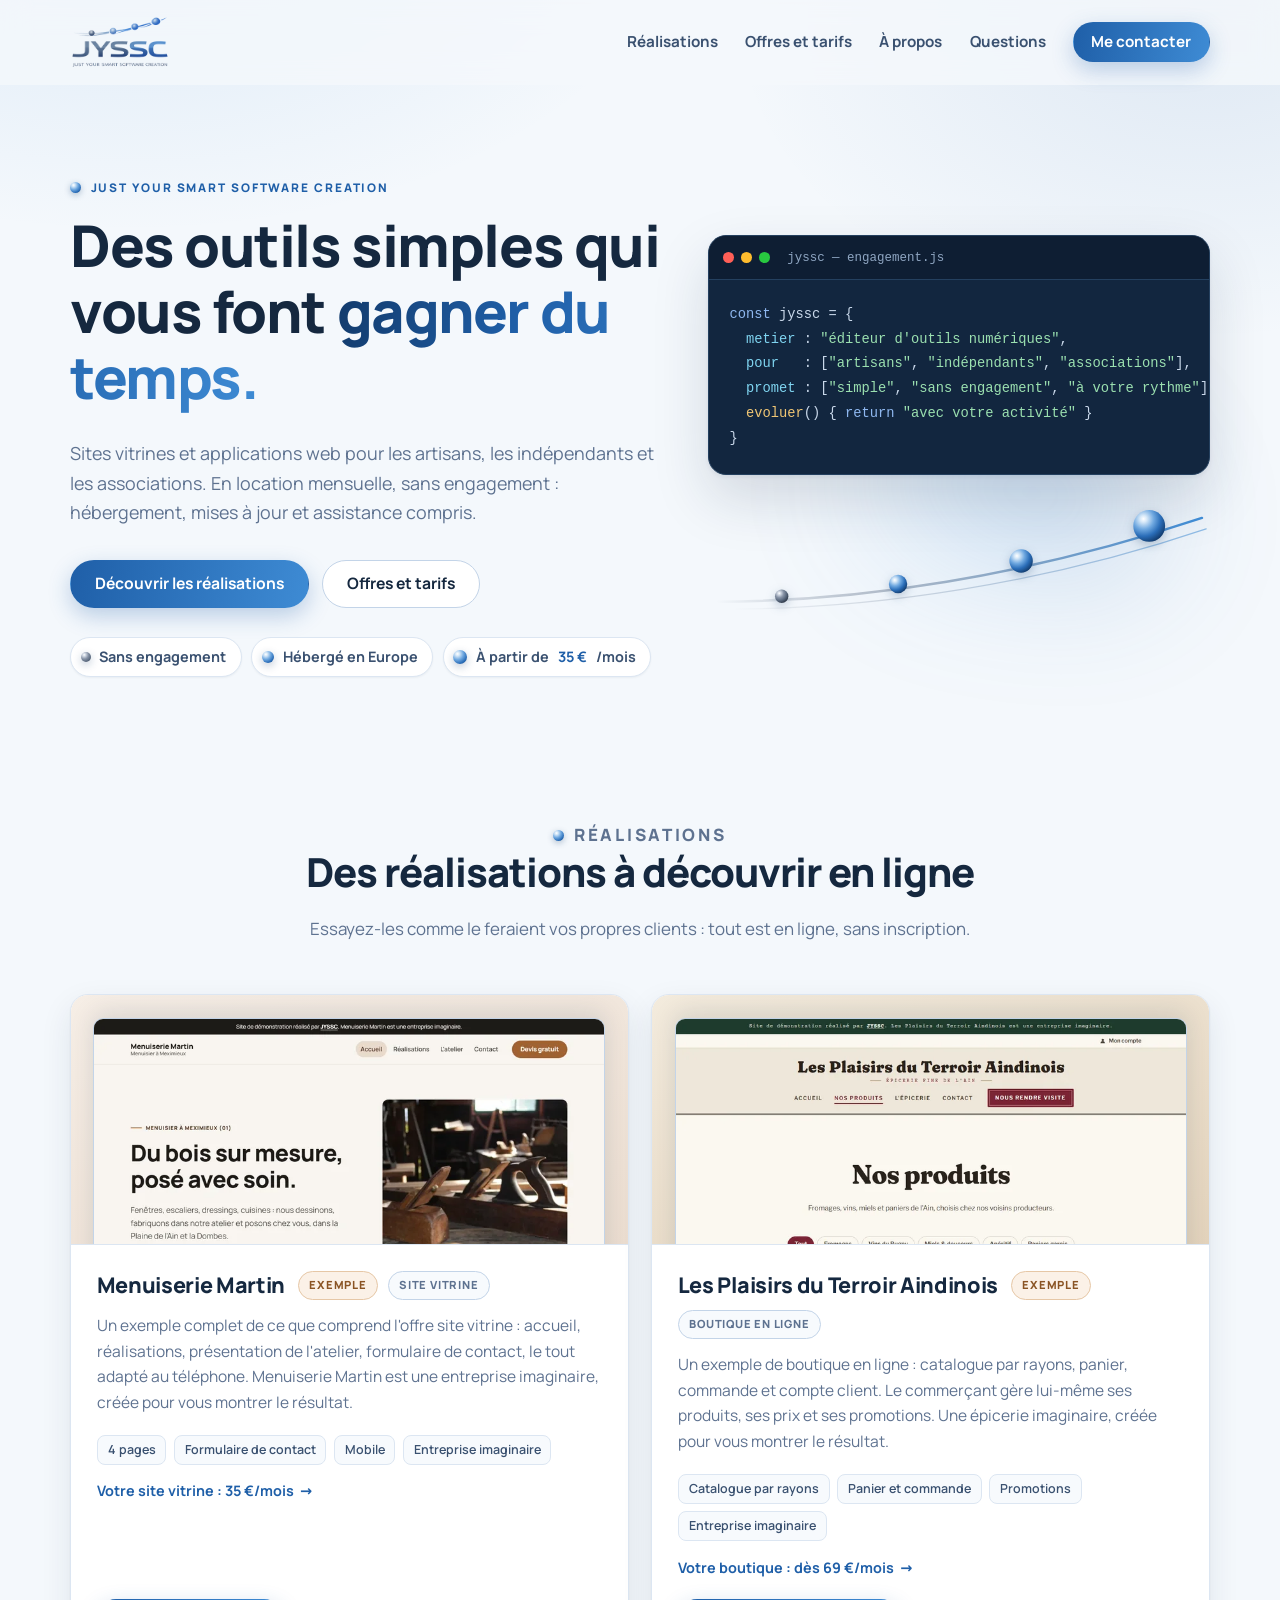
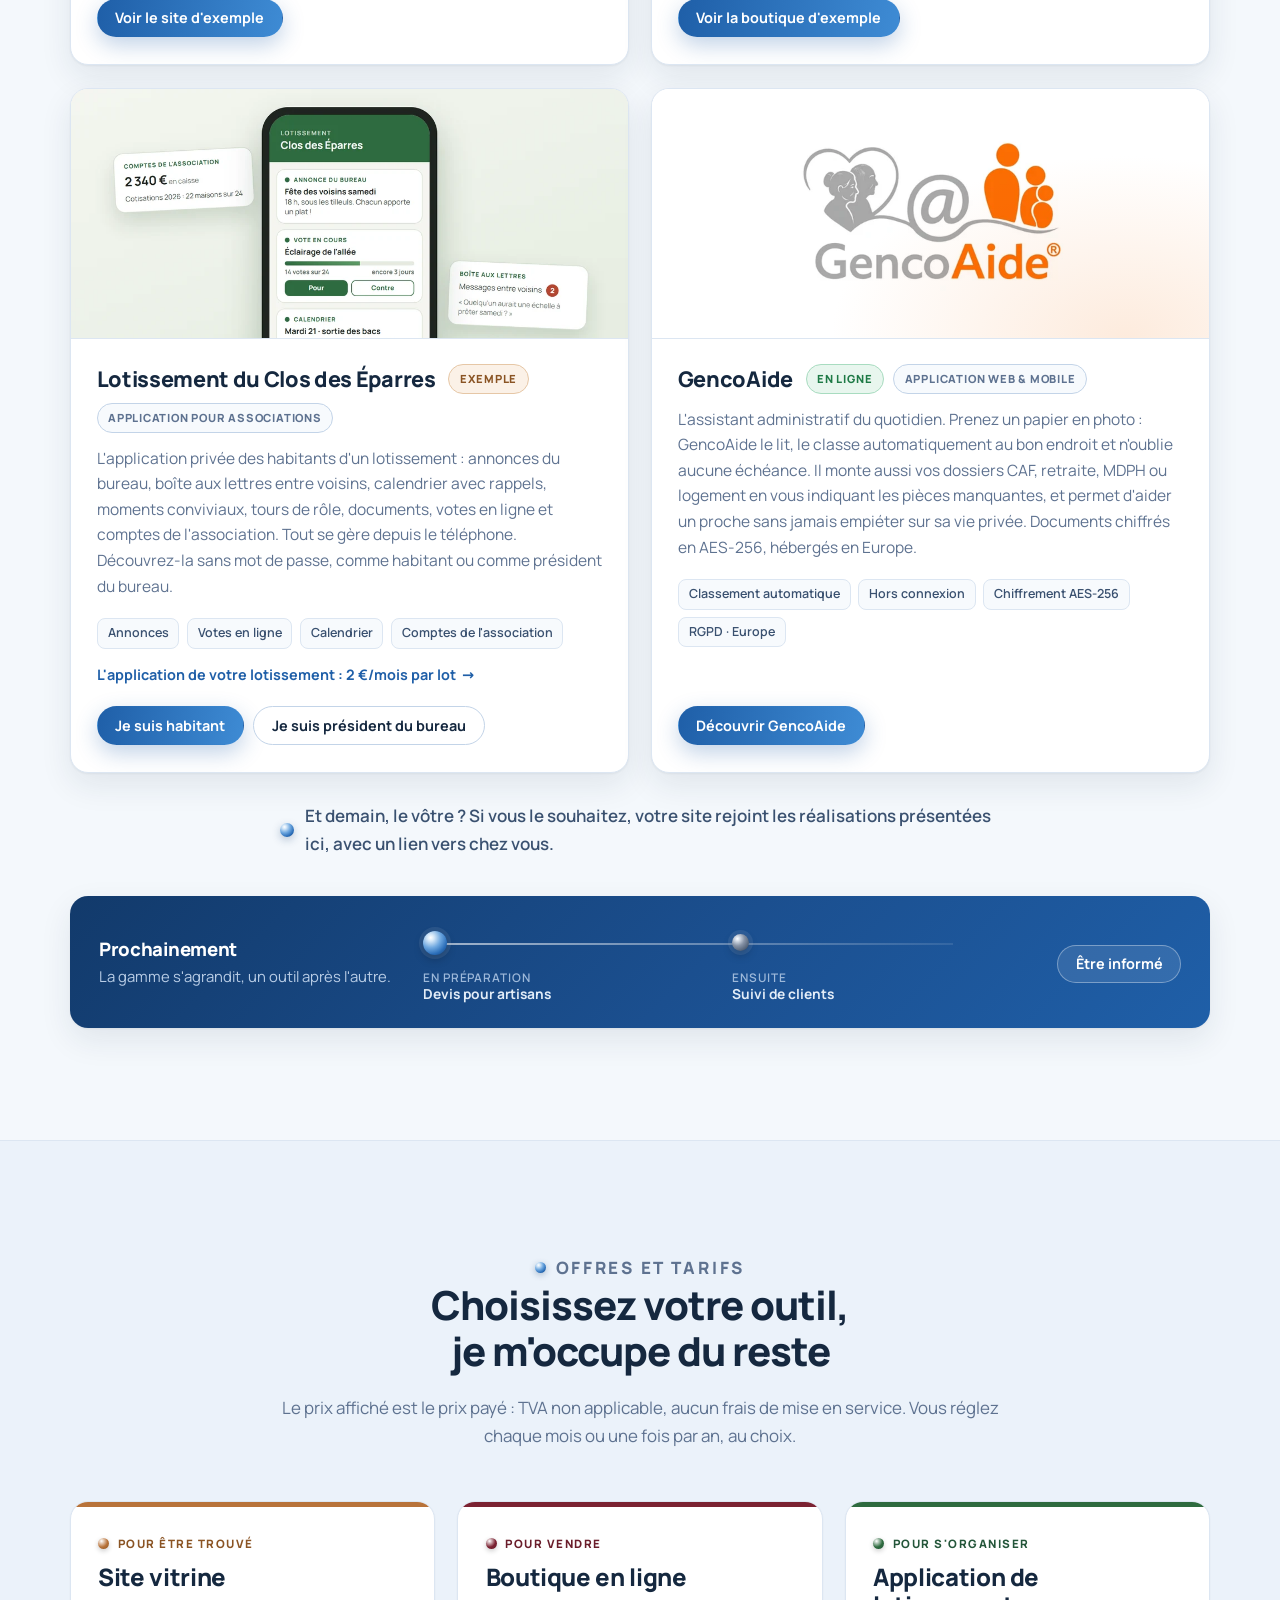
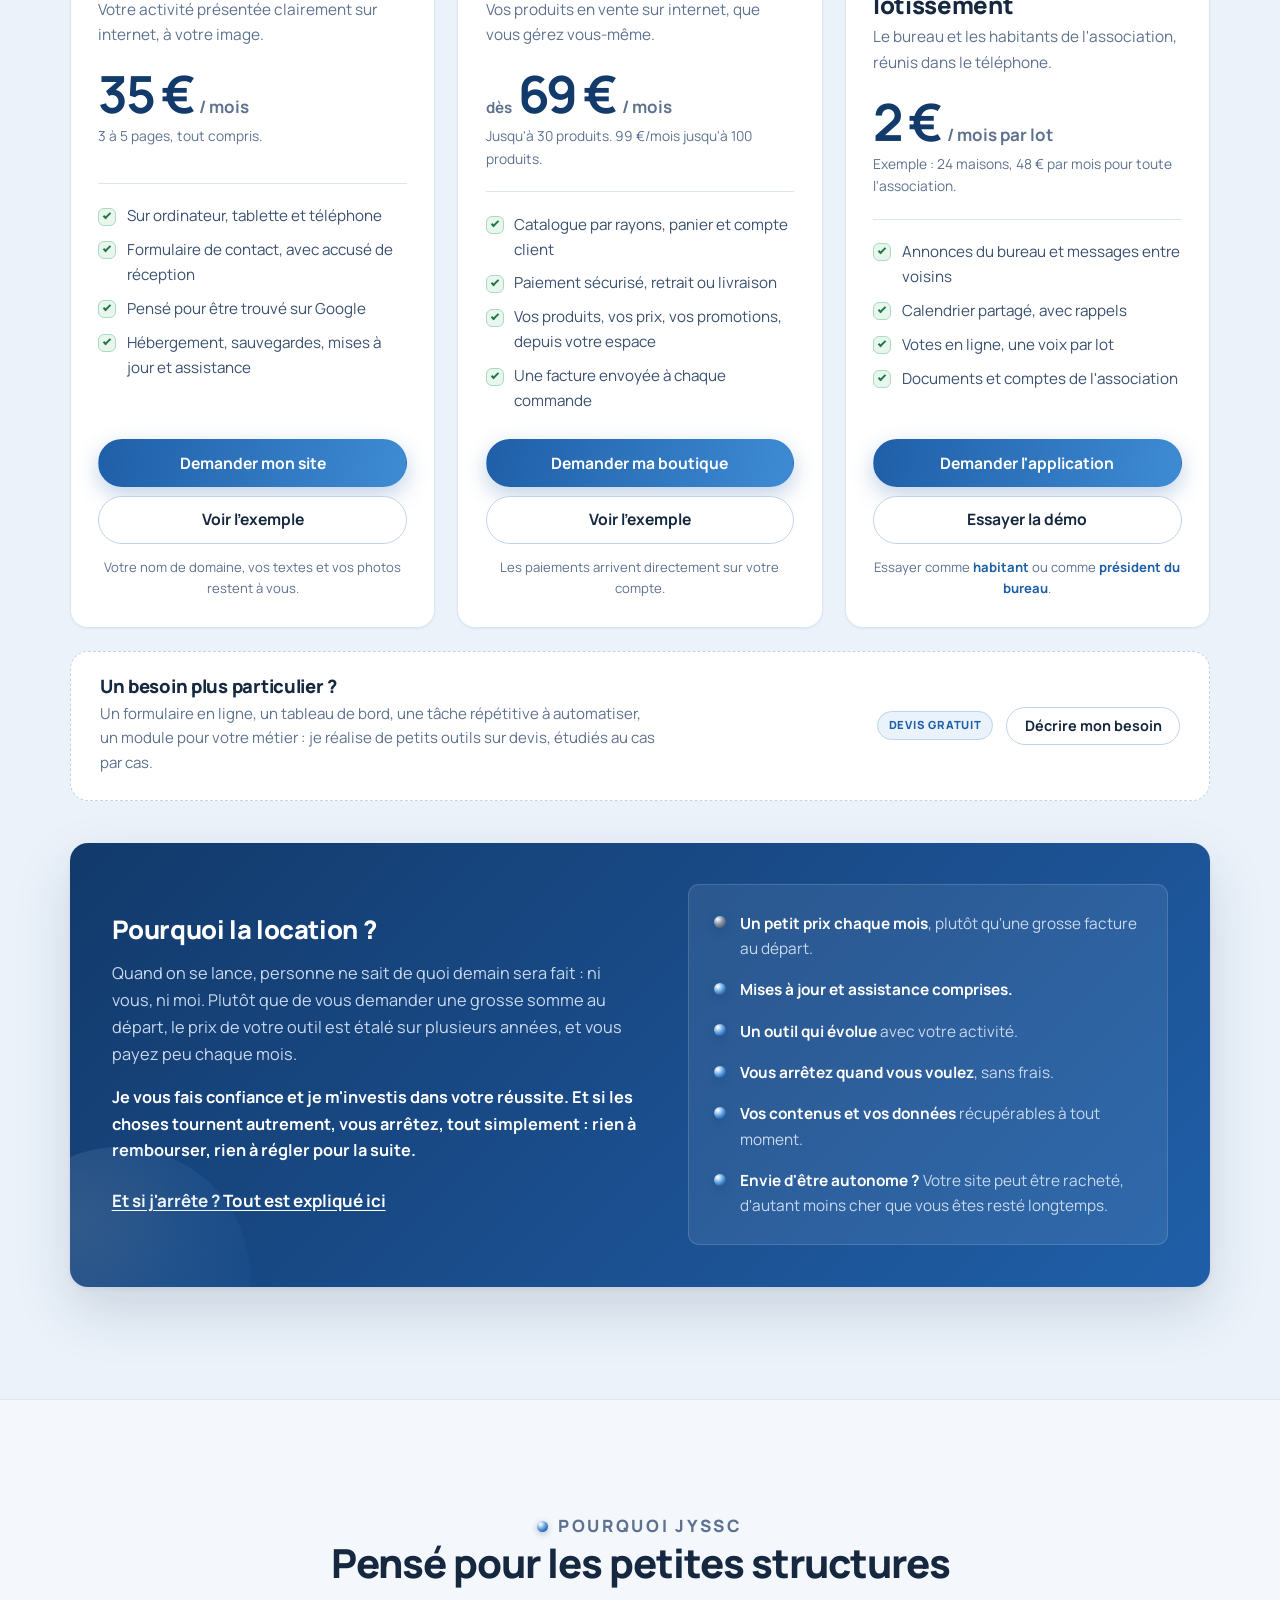
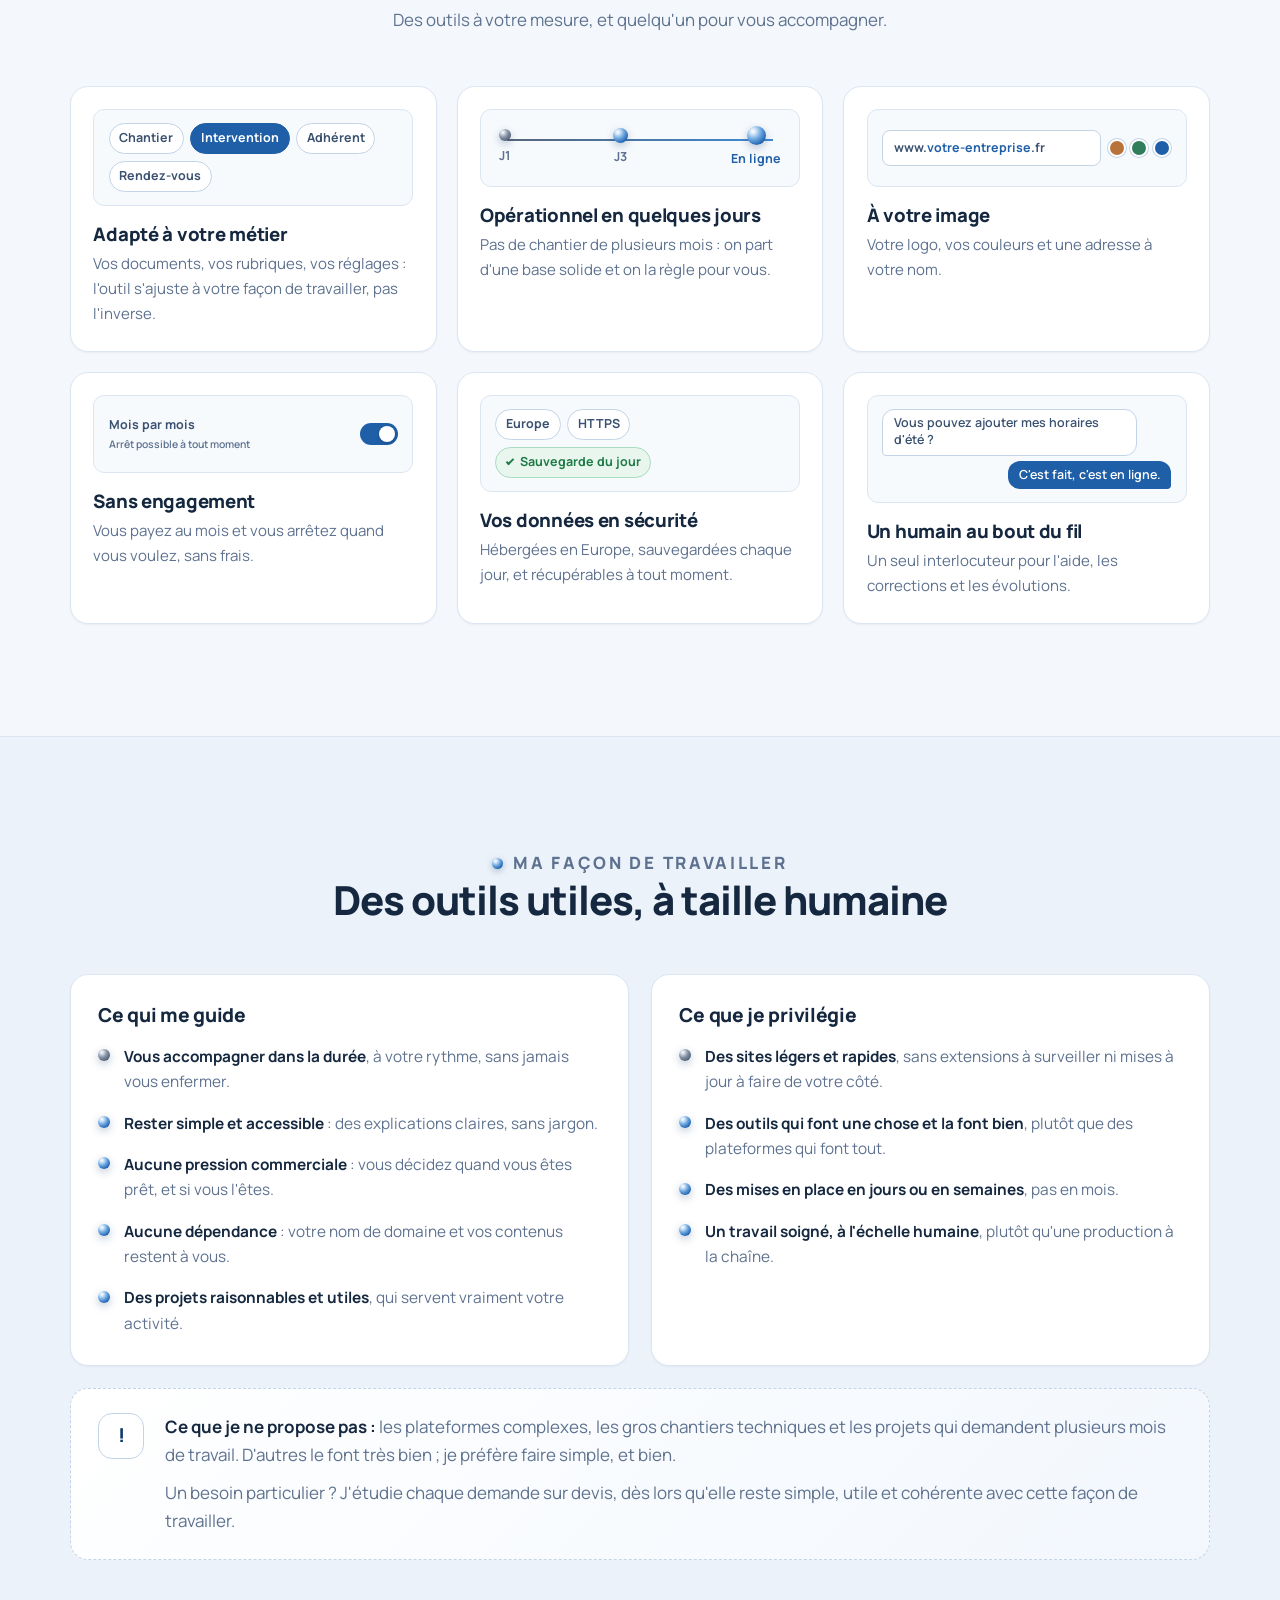
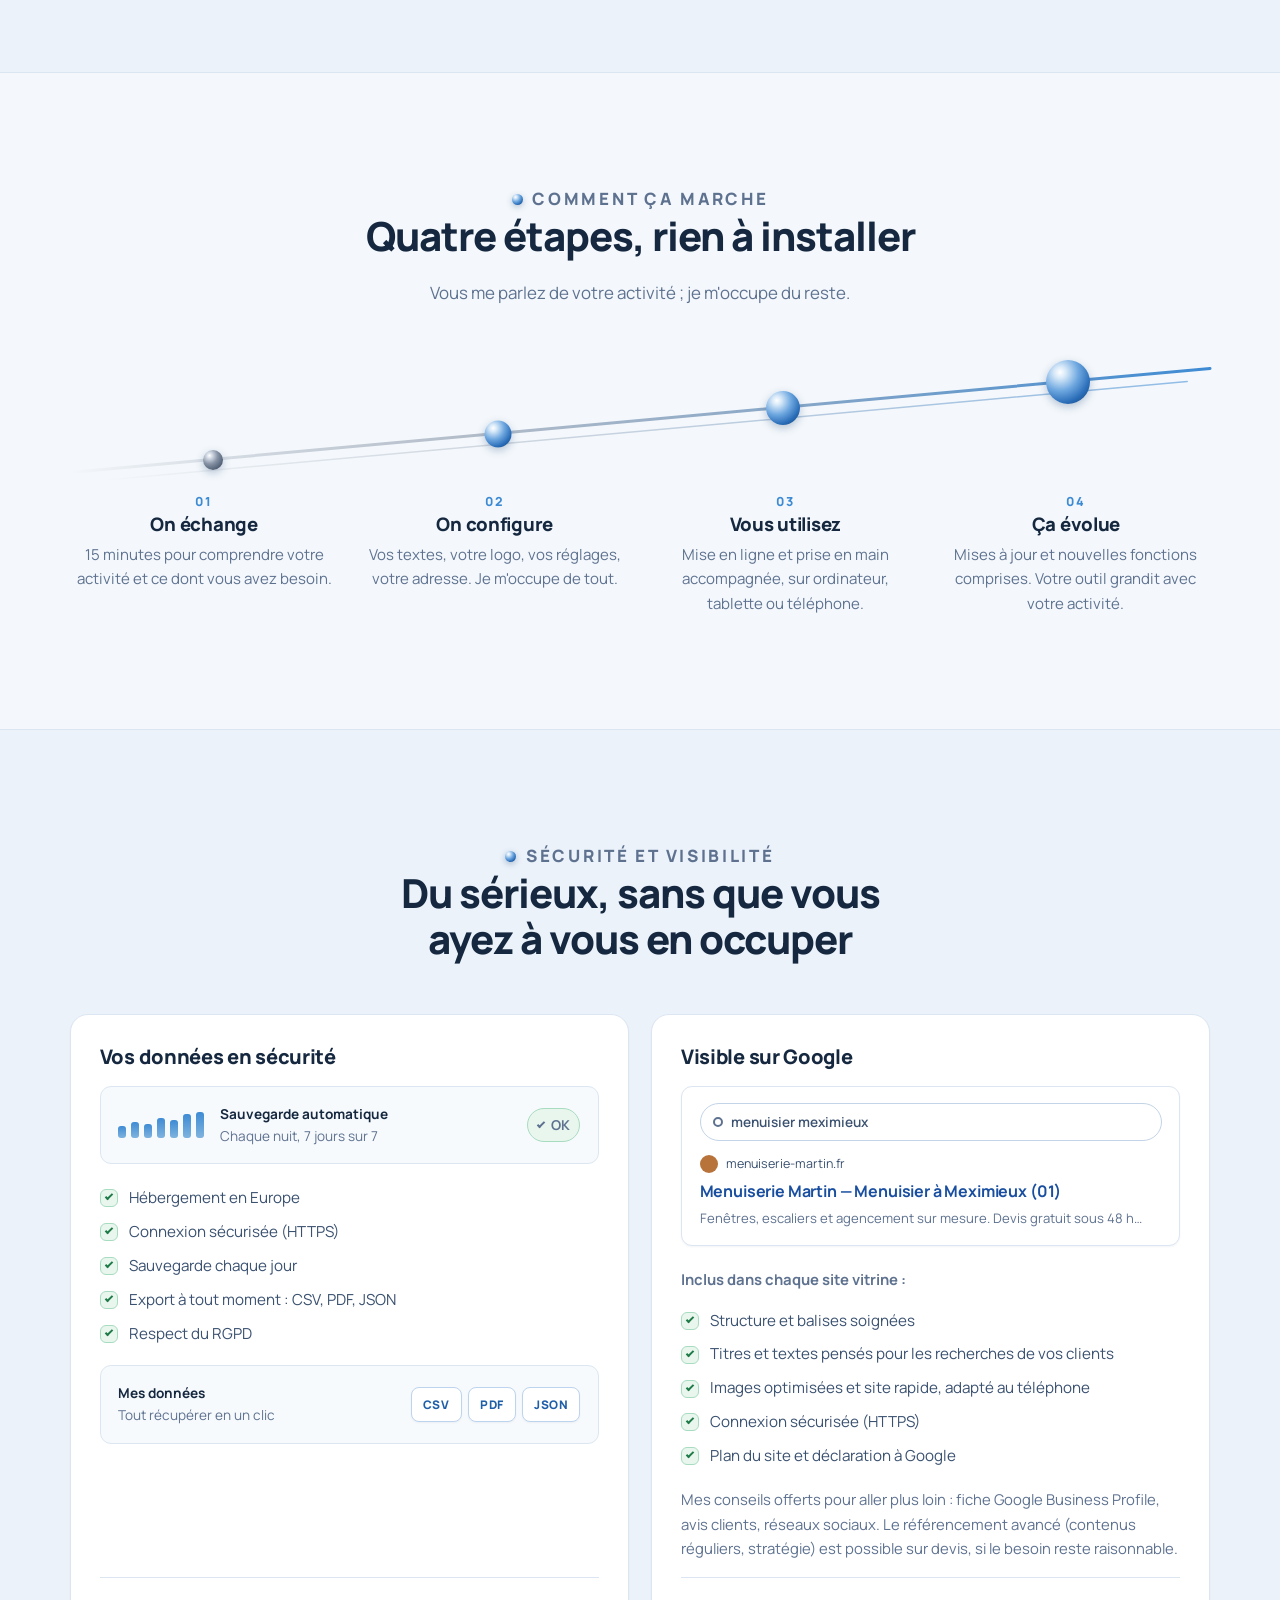
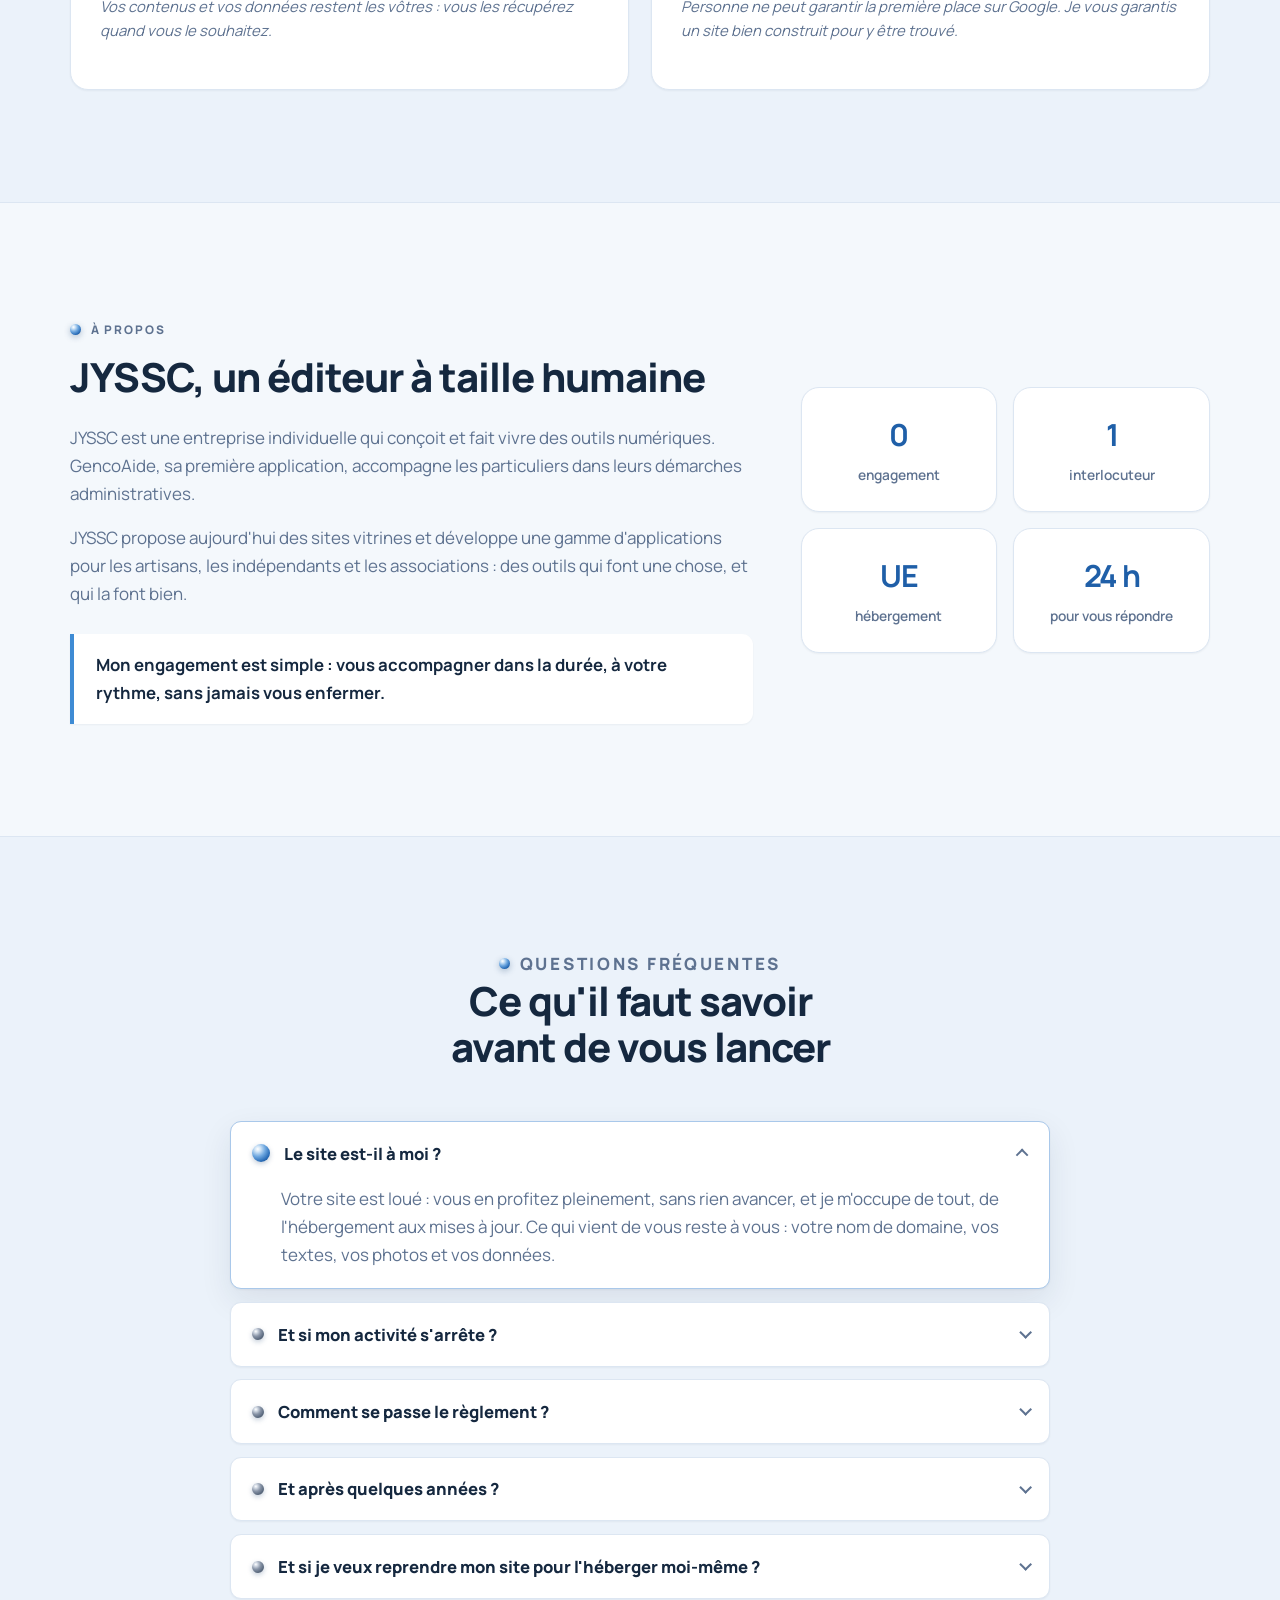
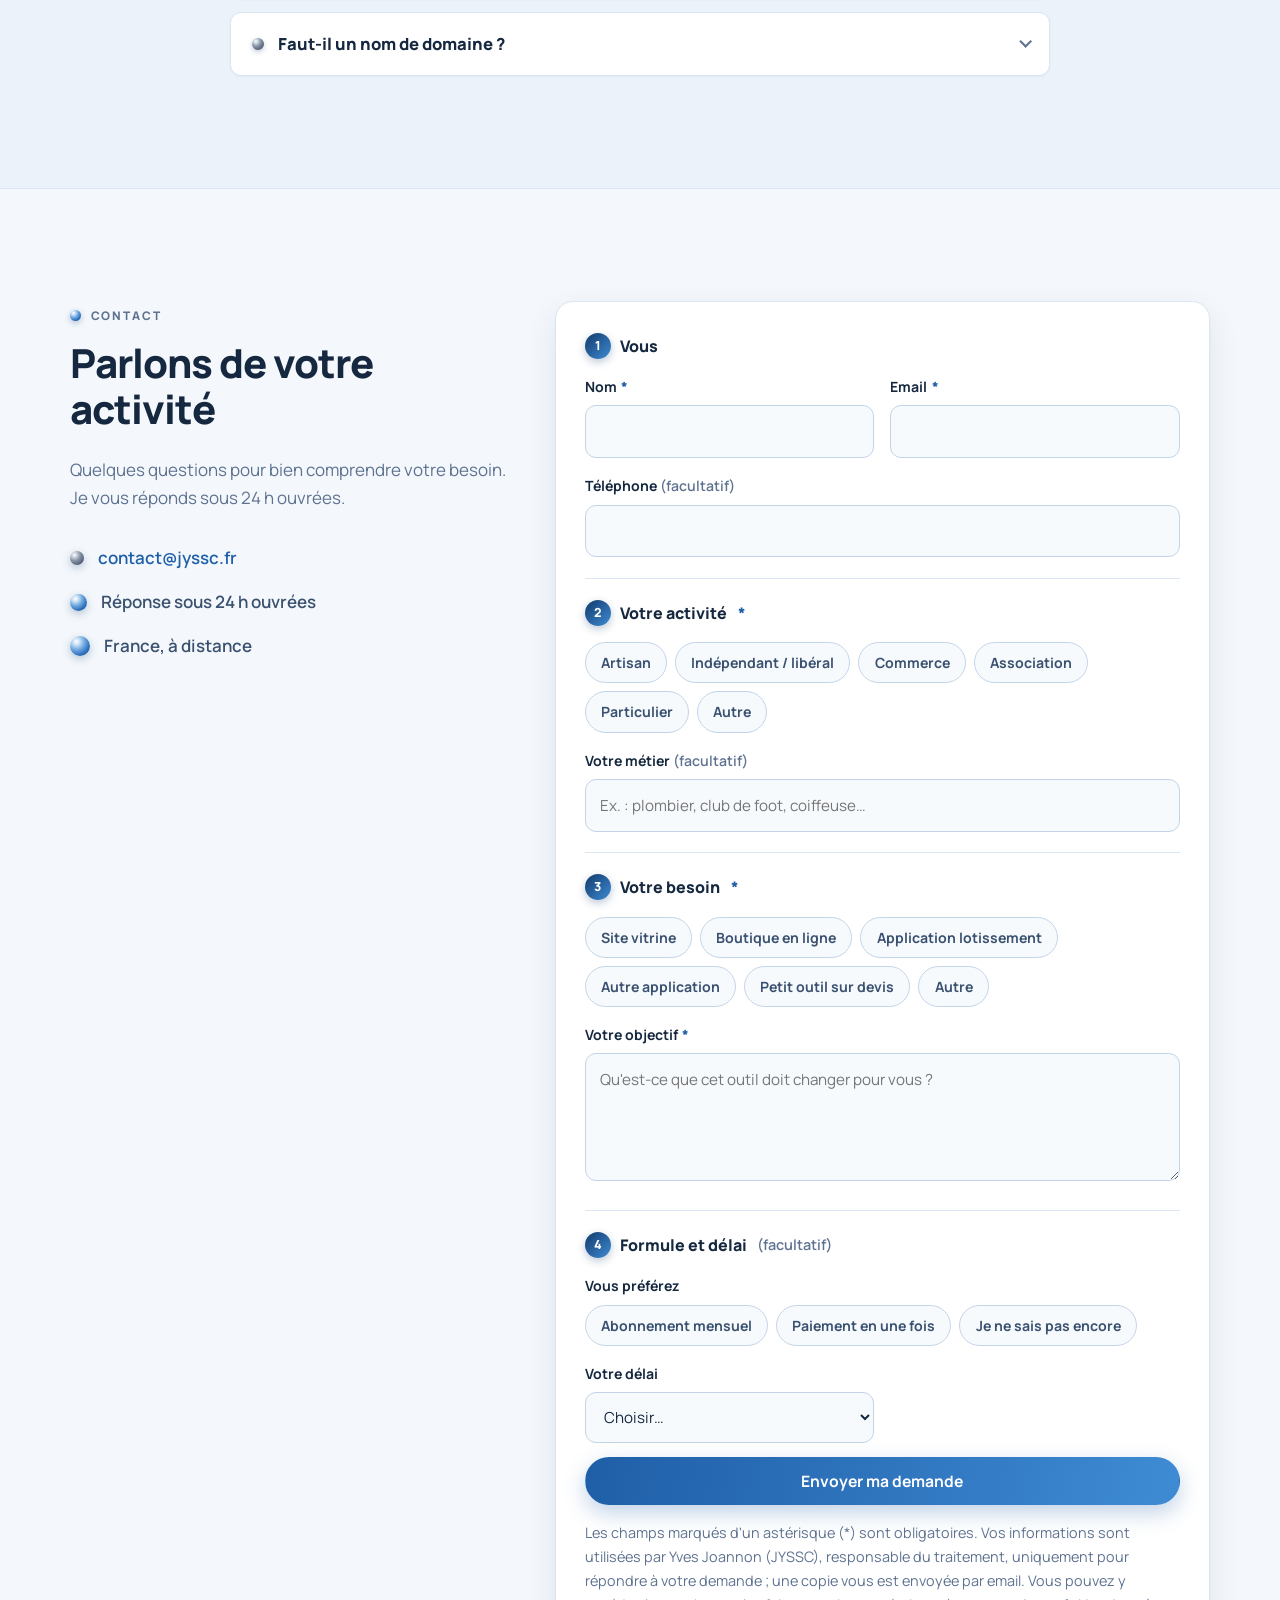
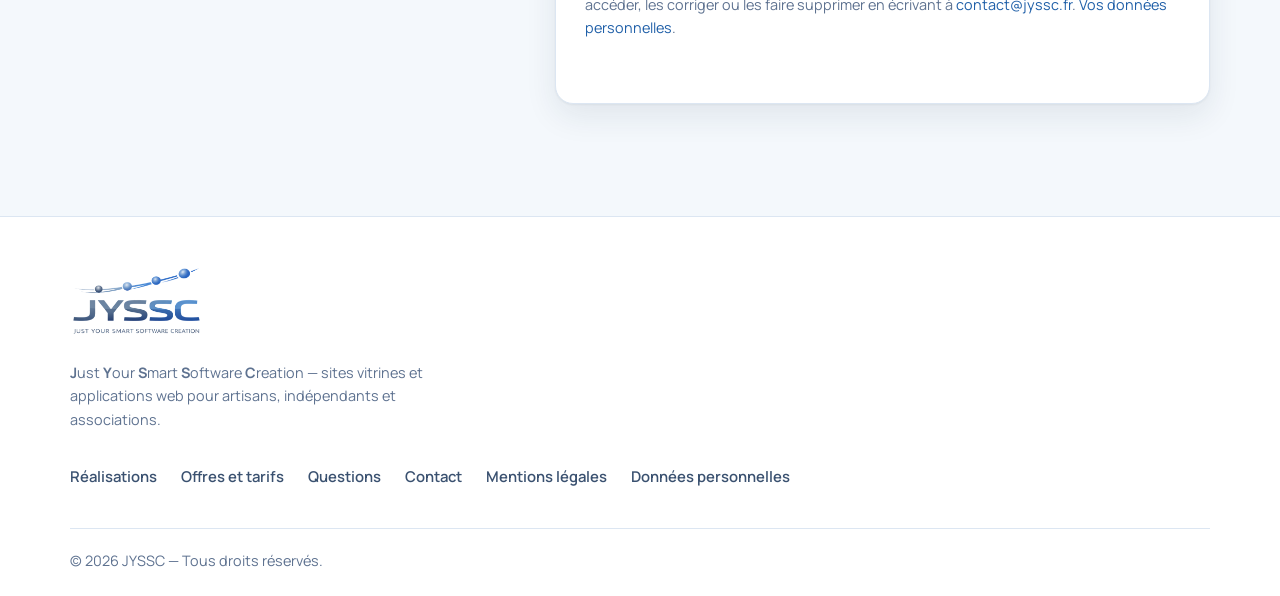
==== commit 9f2c7e50: "Conformite juridique : mentions legales, donnees personnelles, formulaire - Mentions legales : telep" ====
--- a/index.html
+++ b/index.html
@@ -19,7 +19,7 @@
 <meta name="theme-color" content="#F4F8FC">
 <link rel="icon" href="assets/img/favicon.svg" type="image/svg+xml">
 <link rel="preload" href="assets/fonts/manrope-latin.woff2" as="font" type="font/woff2" crossorigin>
-<link rel="stylesheet" href="assets/css/style.css?v=13">
+<link rel="stylesheet" href="assets/css/style.css?v=14">
 </head>
 <body id="top">
 
@@ -639,11 +639,11 @@
           <legend class="form-legend"><span class="num">1</span>Vous</legend>
           <div class="form-row">
             <div class="field">
-              <label for="name">Nom</label>
+              <label for="name">Nom <span class="req" aria-hidden="true">*</span></label>
               <input id="name" name="name" type="text" autocomplete="name" maxlength="100" required>
             </div>
             <div class="field">
-              <label for="email">Email</label>
+              <label for="email">Email <span class="req" aria-hidden="true">*</span></label>
               <input id="email" name="email" type="email" autocomplete="email" maxlength="150" required>
             </div>
           </div>
@@ -655,9 +655,9 @@
 
         <!-- 2. Votre activité -->
         <fieldset class="form-group">
-          <legend class="form-legend"><span class="num">2</span>Votre activité</legend>
+          <legend class="form-legend"><span class="num">2</span>Votre activité <span class="req" aria-hidden="true">*</span></legend>
           <div class="field">
-            <div class="pills" id="activite" role="radiogroup" aria-label="Votre activité">
+            <div class="pills" id="activite" role="radiogroup" aria-label="Votre activité" aria-required="true">
               <label class="pill"><input type="radio" name="activite" value="Artisan"><span>Artisan</span></label>
               <label class="pill"><input type="radio" name="activite" value="Indépendant / profession libérale"><span>Indépendant / libéral</span></label>
               <label class="pill"><input type="radio" name="activite" value="Commerce"><span>Commerce</span></label>
@@ -674,9 +674,9 @@
 
         <!-- 3. Votre besoin -->
         <fieldset class="form-group">
-          <legend class="form-legend"><span class="num">3</span>Votre besoin</legend>
+          <legend class="form-legend"><span class="num">3</span>Votre besoin <span class="req" aria-hidden="true">*</span></legend>
           <div class="field">
-            <div class="pills" id="besoin" role="radiogroup" aria-label="Votre besoin">
+            <div class="pills" id="besoin" role="radiogroup" aria-label="Votre besoin" aria-required="true">
               <label class="pill"><input type="radio" name="besoin" value="Site vitrine"><span>Site vitrine</span></label>
               <label class="pill"><input type="radio" name="besoin" value="Boutique en ligne"><span>Boutique en ligne</span></label>
               <label class="pill"><input type="radio" name="besoin" value="Application lotissement"><span>Application lotissement</span></label>
@@ -686,7 +686,7 @@
             </div>
           </div>
           <div class="field">
-            <label for="message">Votre objectif</label>
+            <label for="message">Votre objectif <span class="req" aria-hidden="true">*</span></label>
             <textarea id="message" name="message" rows="4" maxlength="5000" required
                       placeholder="Qu'est-ce que cet outil doit changer pour vous ?"></textarea>
           </div>
@@ -719,9 +719,12 @@
 
         <button class="btn btn-primary btn-block" type="submit">Envoyer ma demande</button>
         <p class="form-note small muted">
-          Vous recevrez une copie de votre demande par email. Les informations transmises
-          servent uniquement à y répondre.
-          <a href="mentions-legales.html#donnees">En savoir plus</a>.
+          Les champs marqués d'un astérisque (*) sont obligatoires. Vos informations sont
+          utilisées par Yves Joannon (JYSSC), responsable du traitement, uniquement pour répondre
+          à votre demande ; une copie vous est envoyée par email. Vous pouvez y accéder, les
+          corriger ou les faire supprimer en écrivant à
+          <a href="mailto:contact@jyssc.fr">contact@jyssc.fr</a>.
+          <a href="mentions-legales.html#donnees">Vos données personnelles</a>.
         </p>
         <p class="form-status" id="formStatus" role="status"></p>
       </form>
@@ -745,6 +748,7 @@
       <a href="#faq">Questions</a>
       <a href="#contact">Contact</a>
       <a href="mentions-legales.html">Mentions légales</a>
+      <a href="mentions-legales.html#donnees">Données personnelles</a>
     </nav>
   </div>
   <div class="container footer-bottom">
@@ -752,7 +756,7 @@
   </div>
 </footer>
 
-<script src="assets/js/projects.js?v=13"></script>
-<script src="assets/js/main.js?v=13"></script>
+<script src="assets/js/projects.js?v=14"></script>
+<script src="assets/js/main.js?v=14"></script>
 </body>
 </html>
--- a/assets/css/style.css
+++ b/assets/css/style.css
@@ -794,6 +794,7 @@
   box-shadow:0 3px 8px rgba(18,58,107,.28);
 }
 .form-row{ display:grid; grid-template-columns:1fr 1fr; gap:1rem }
+.req{ color:var(--brand); font-weight:800; margin-left:.1rem }
 .field{ margin-bottom:1rem }
 .field:last-child{ margin-bottom:0 }
 .field > label, .field-label{ display:block; font-size:.88rem; font-weight:700; margin-bottom:.45rem; color:var(--ink) }
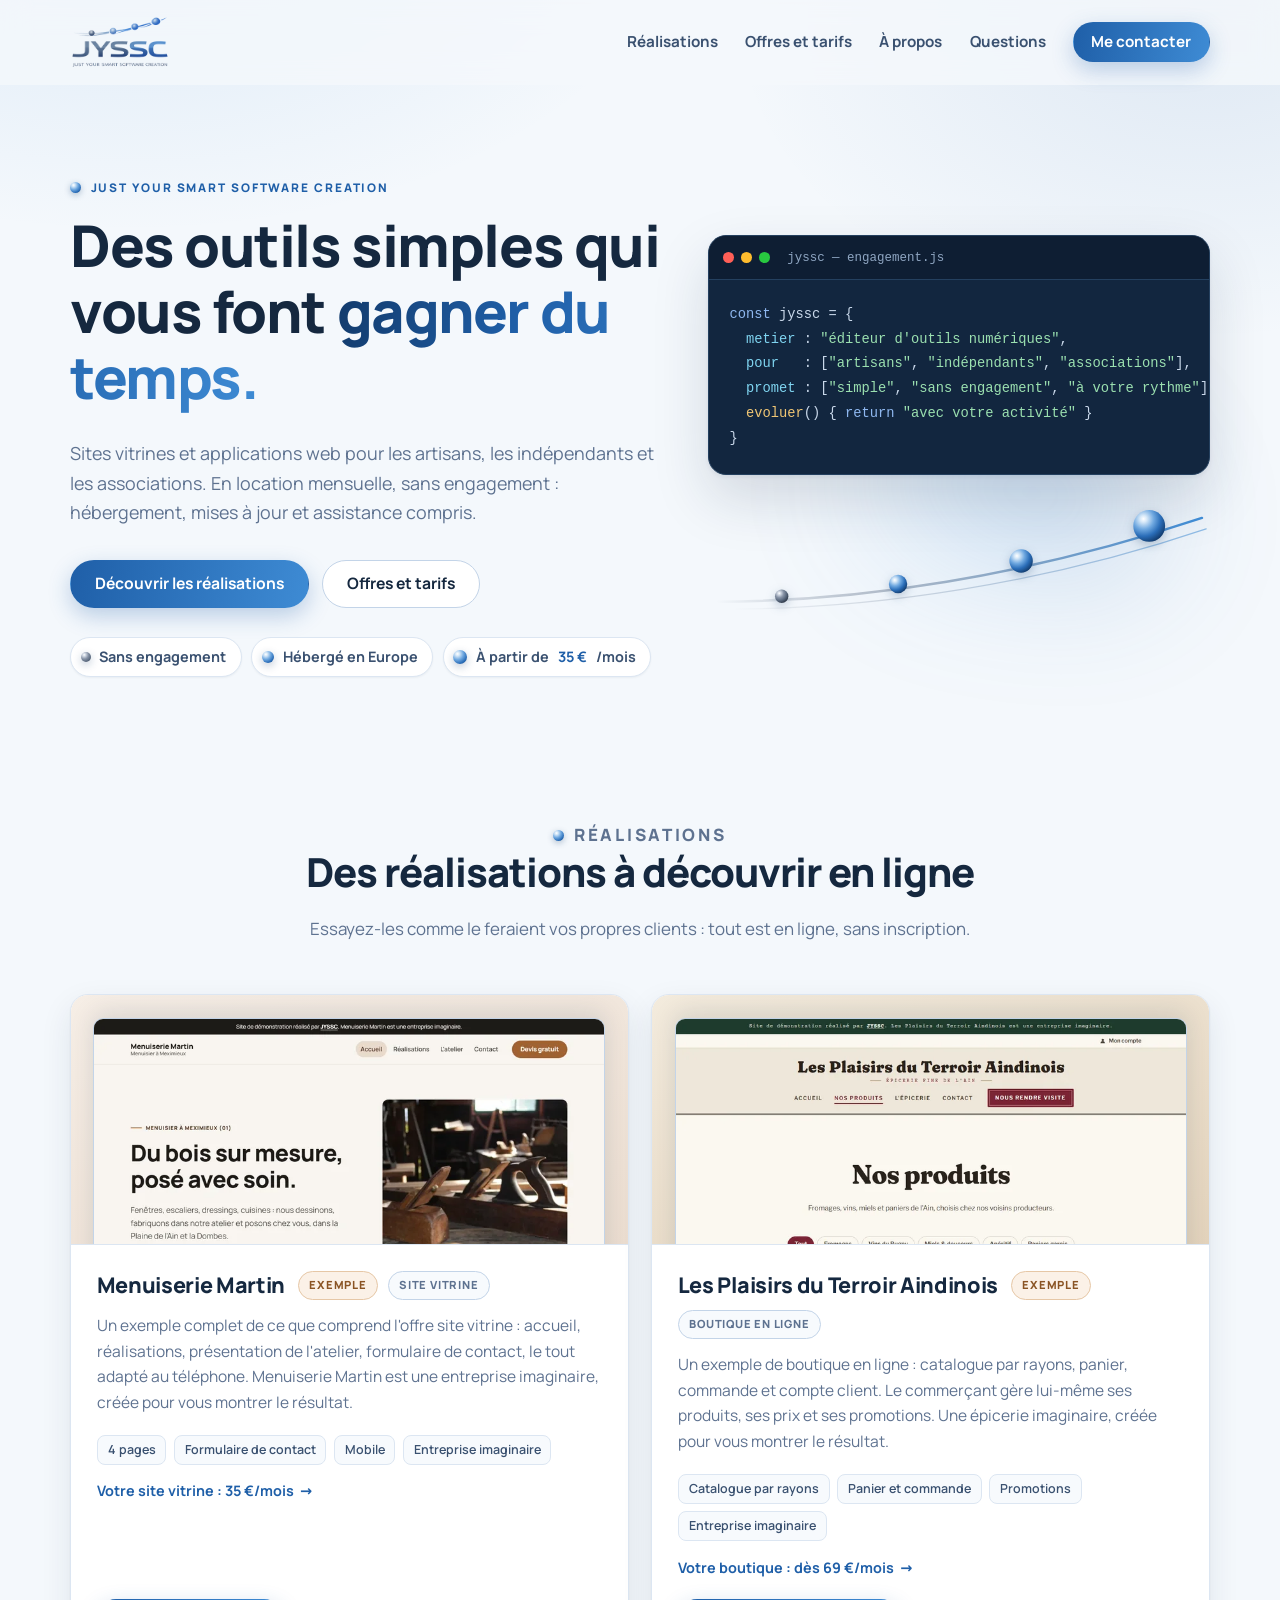
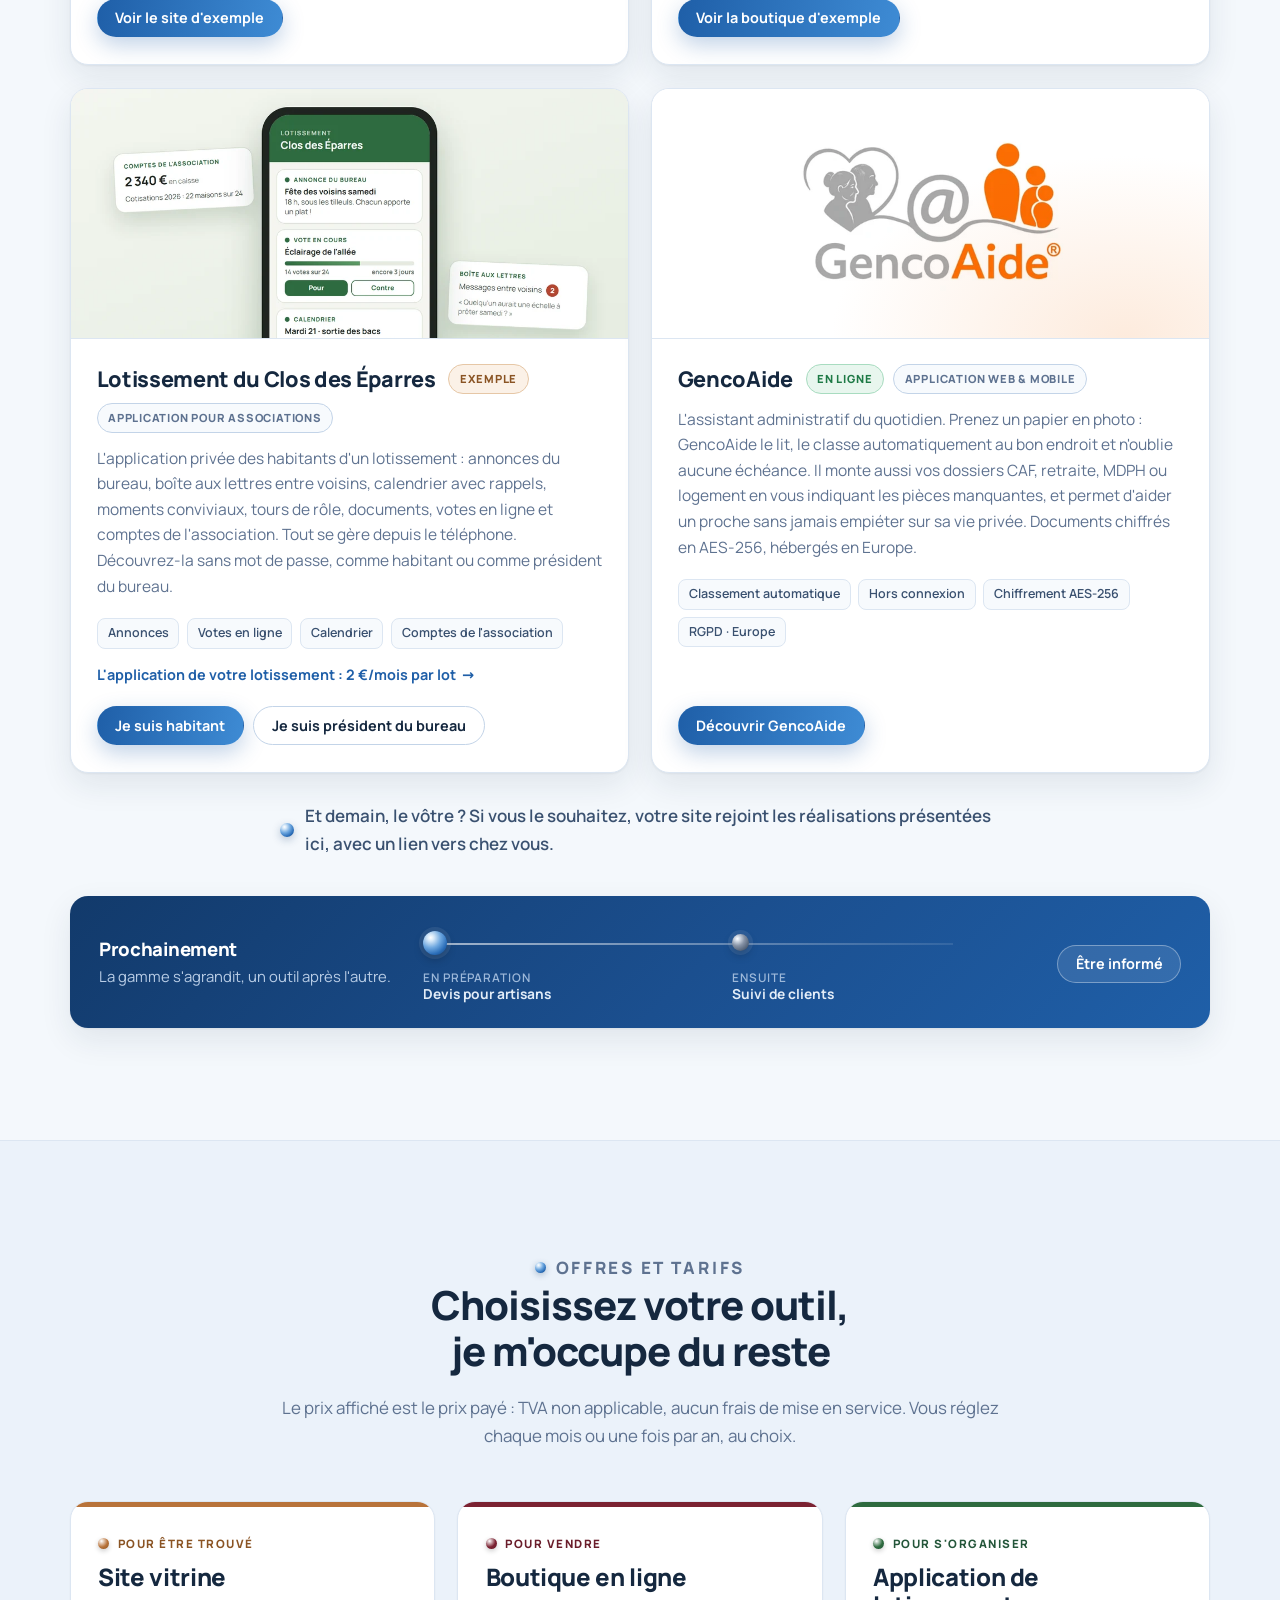
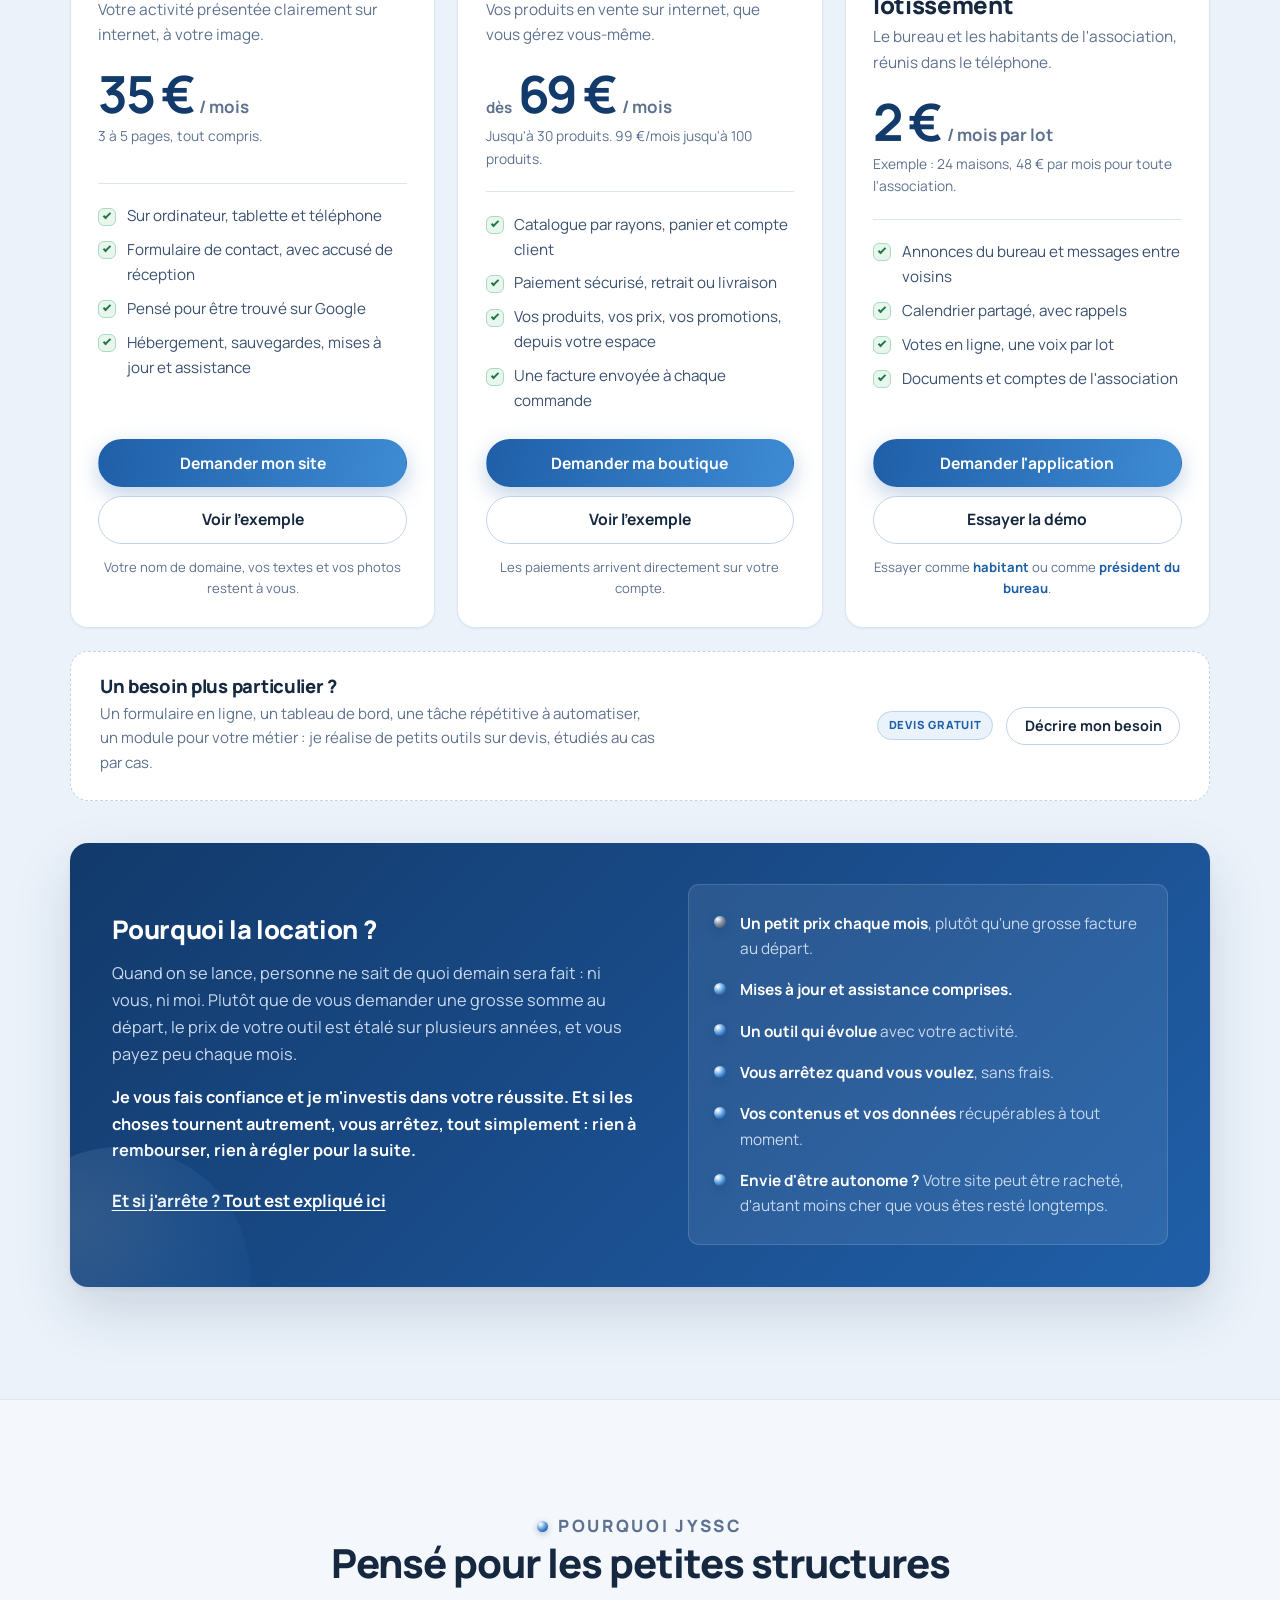
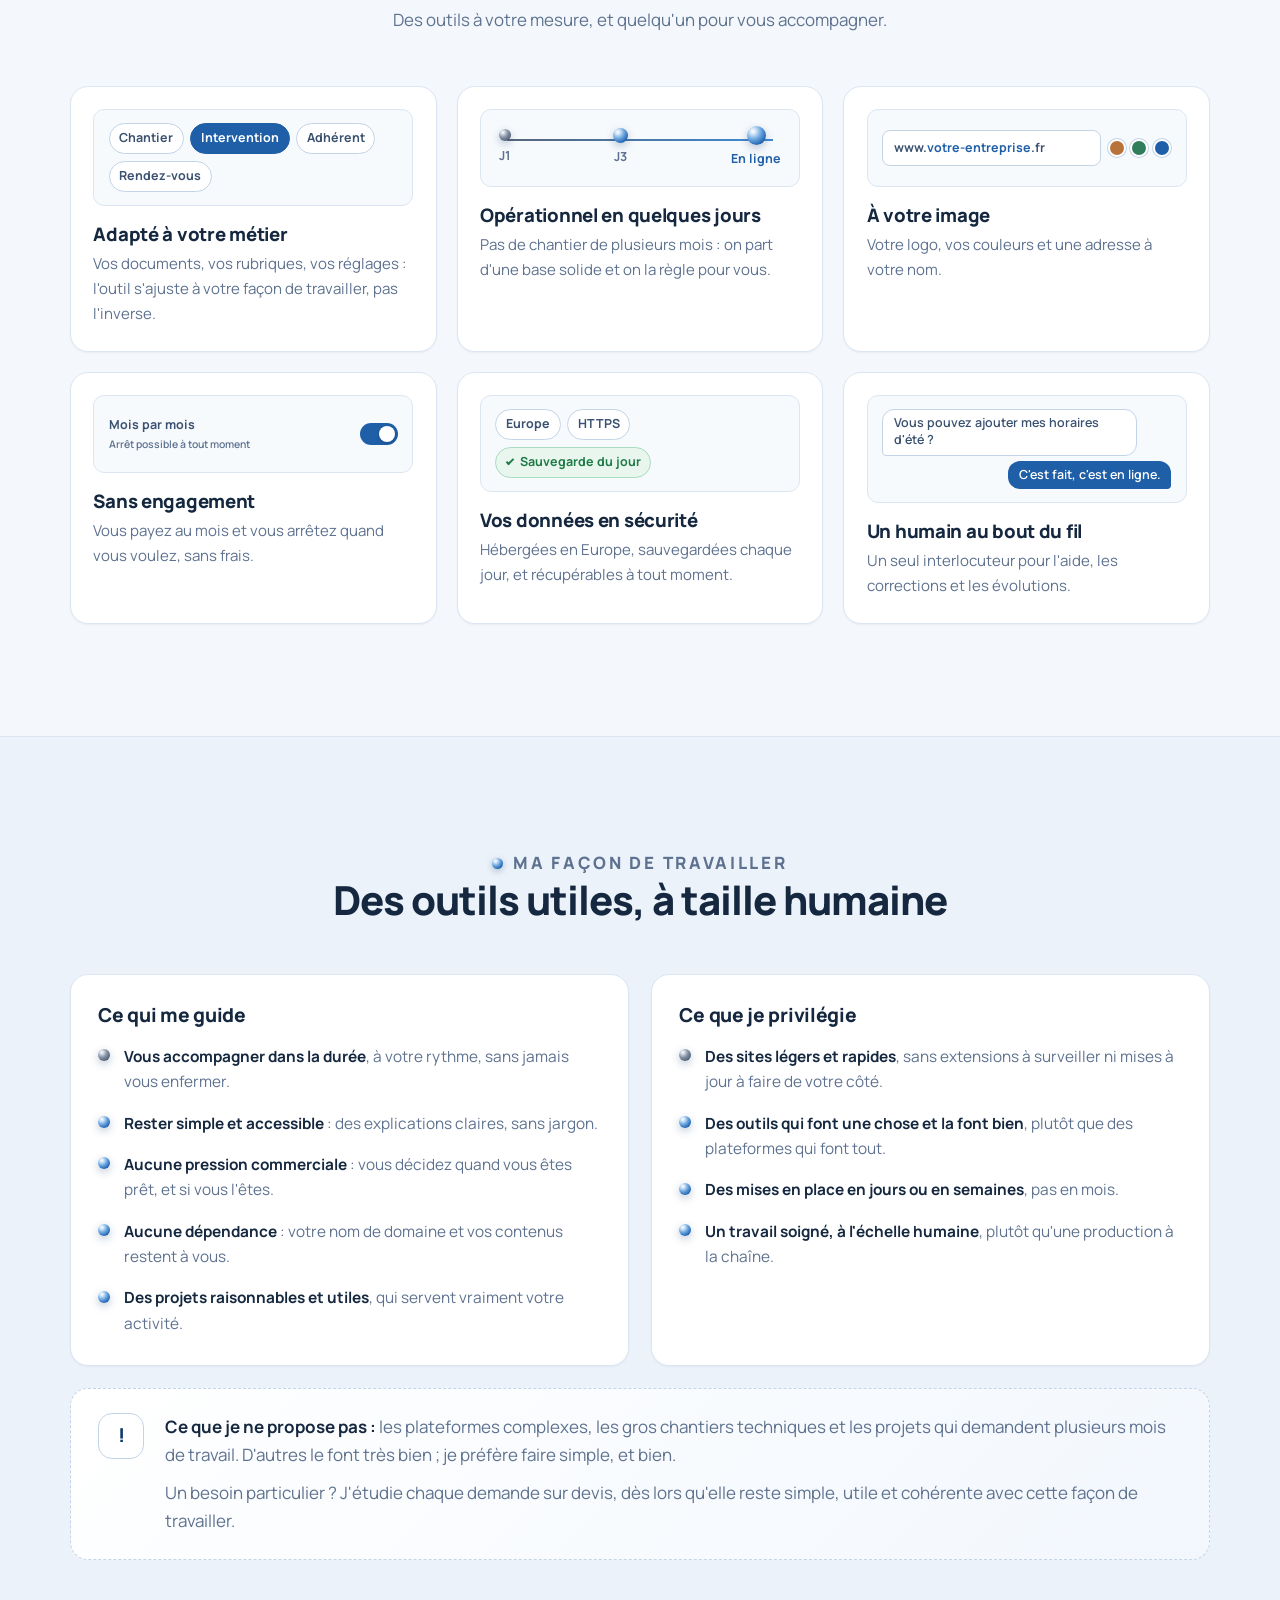
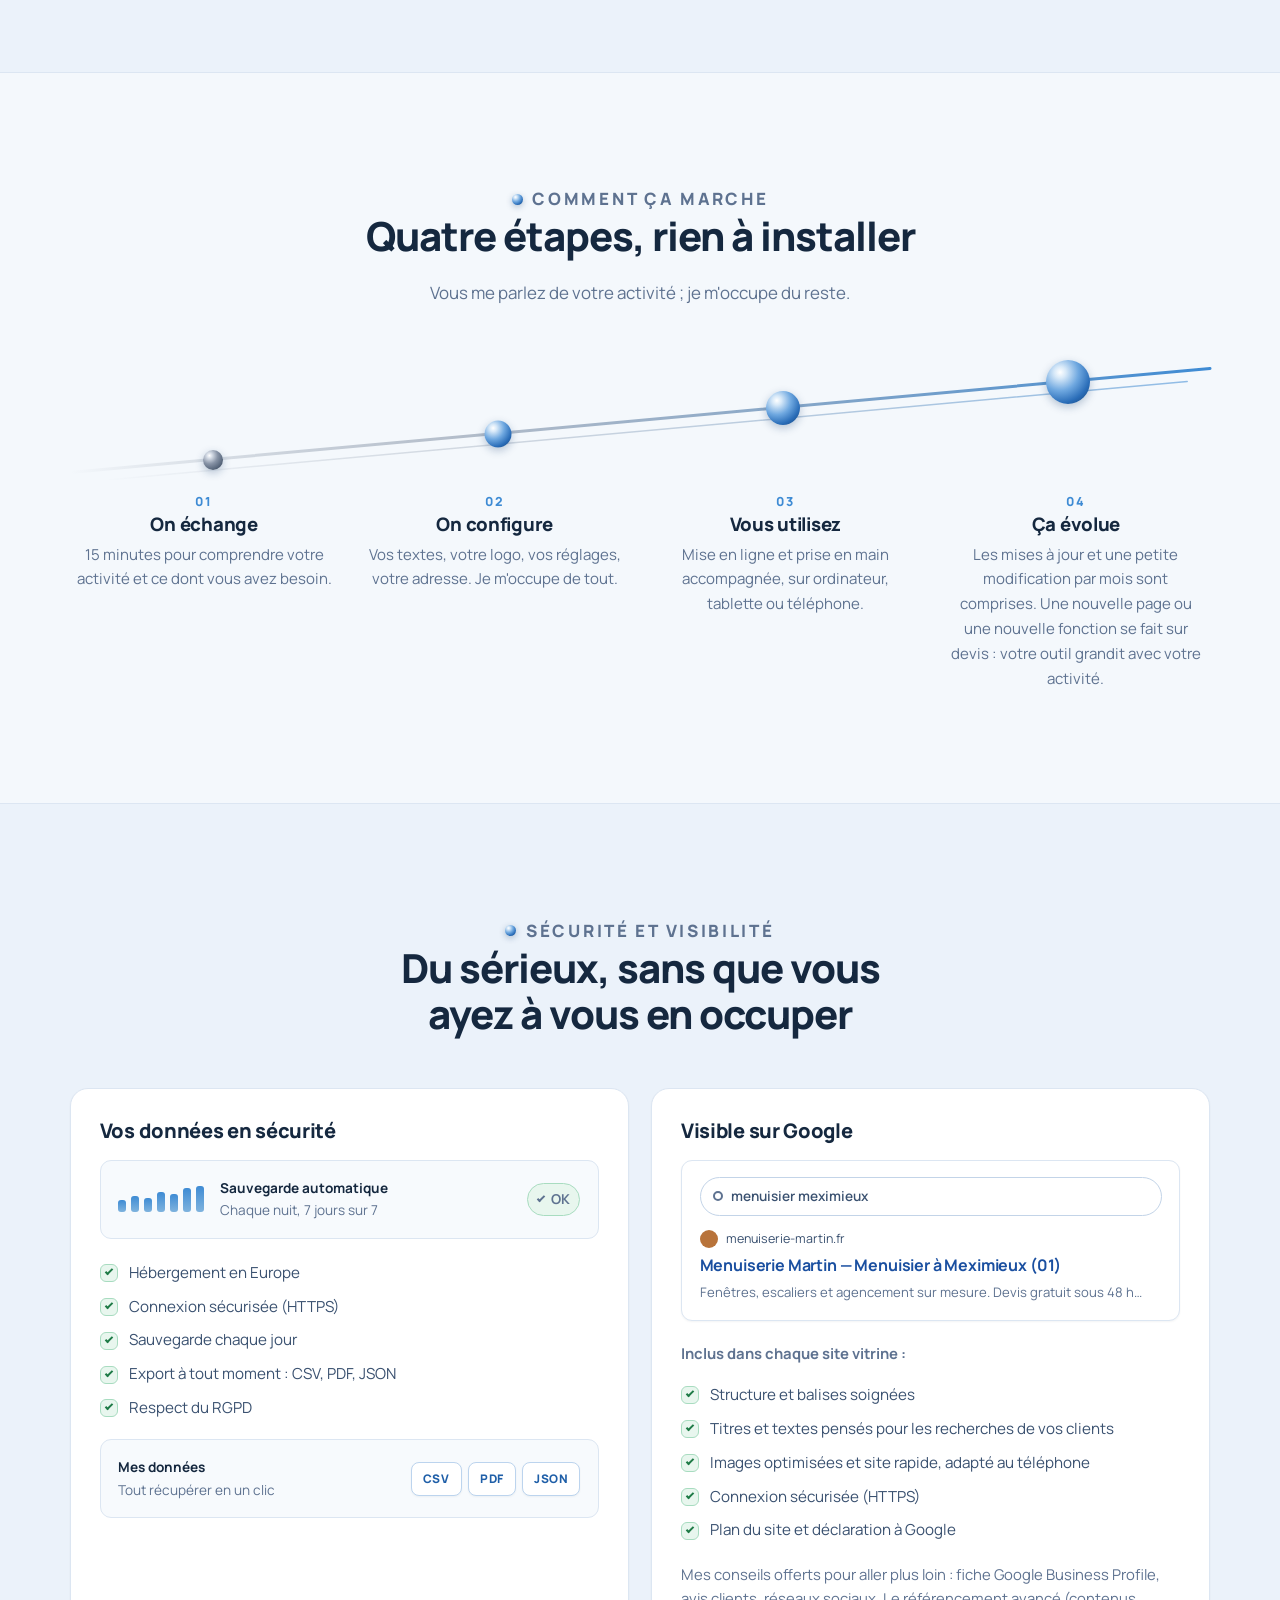
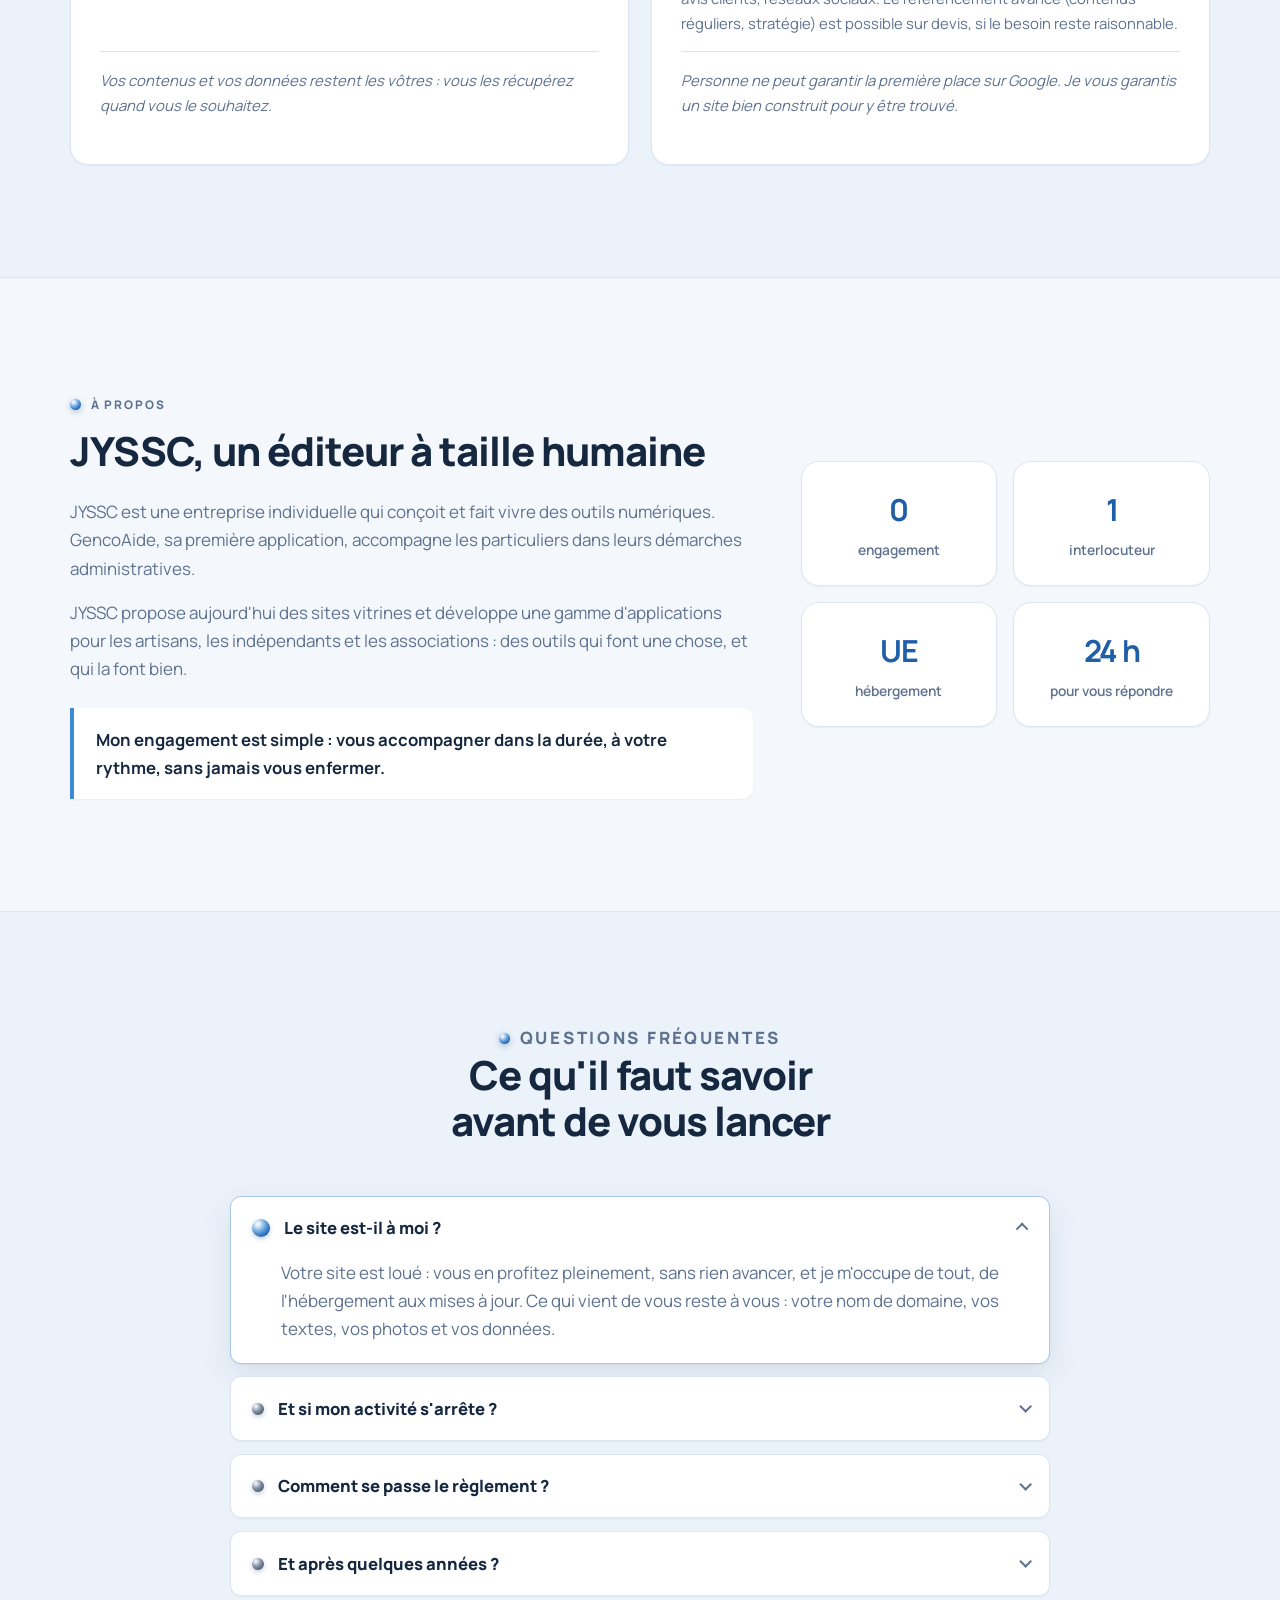
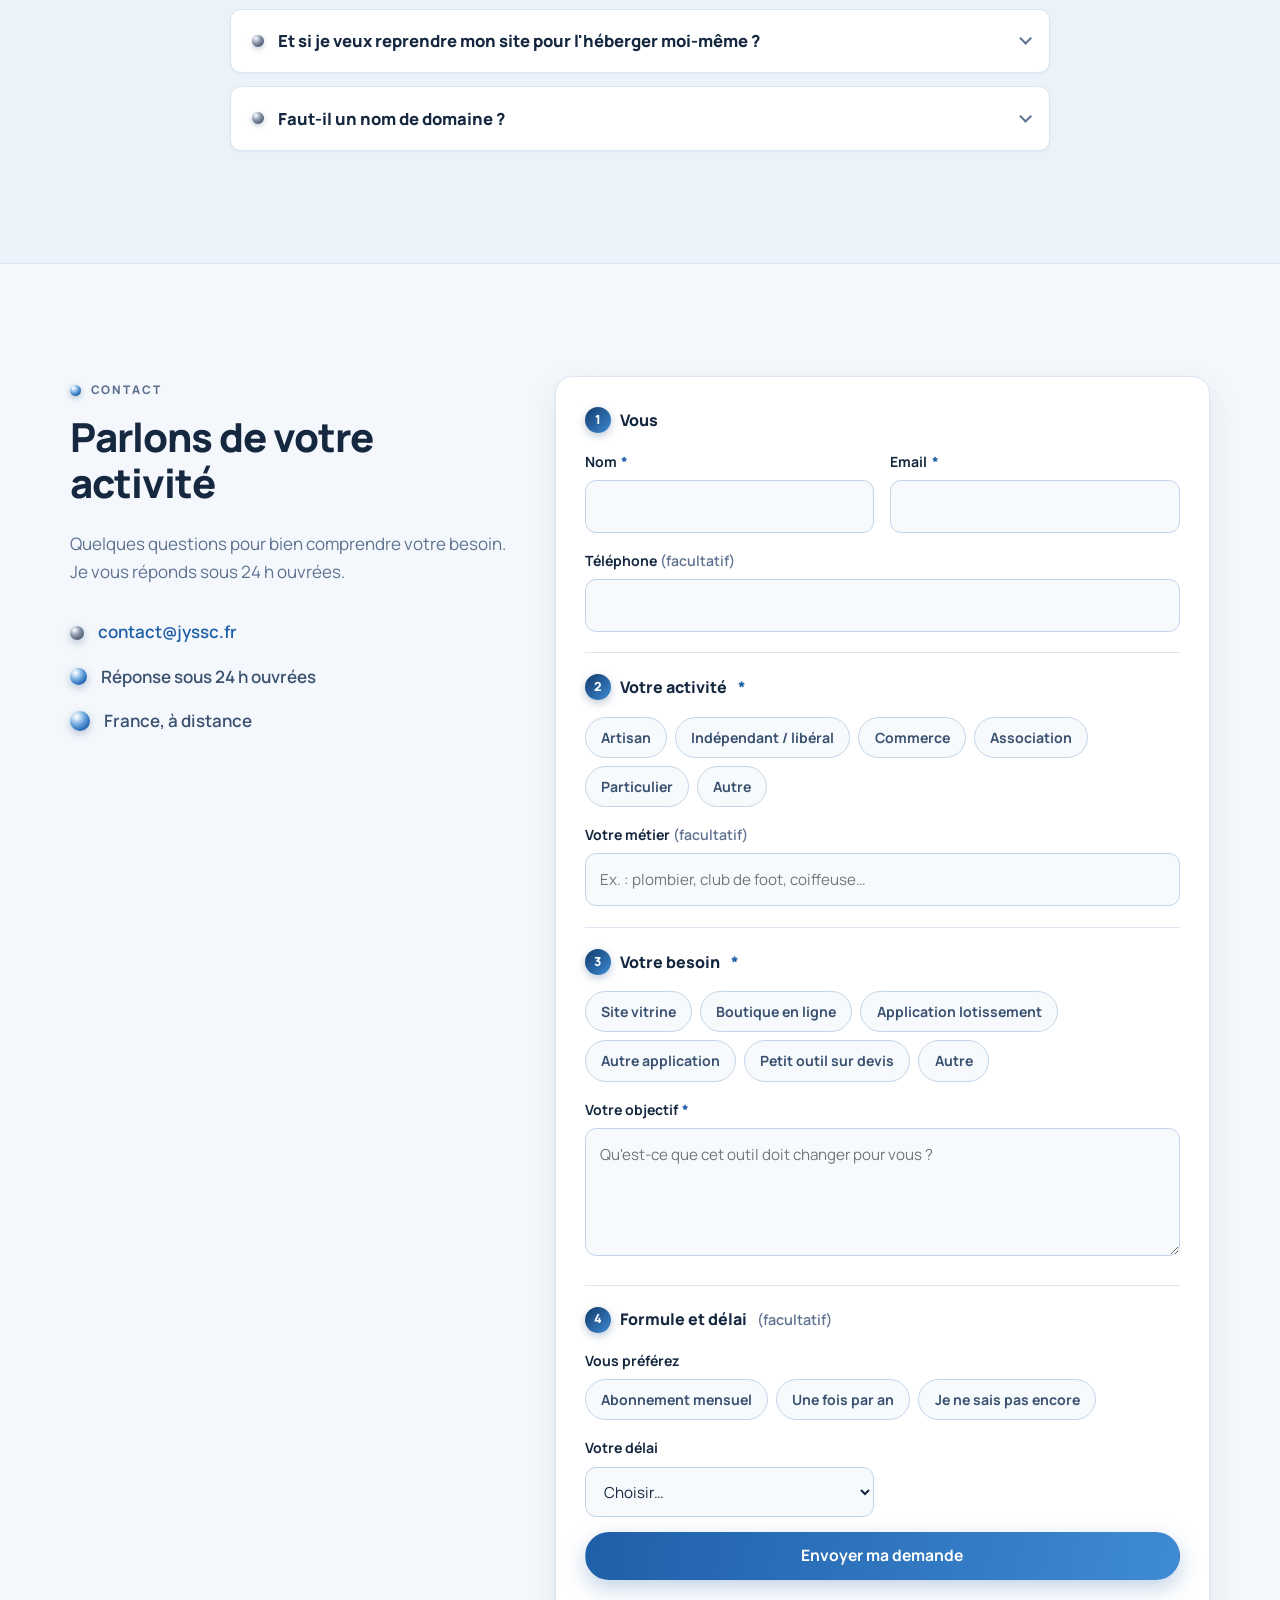
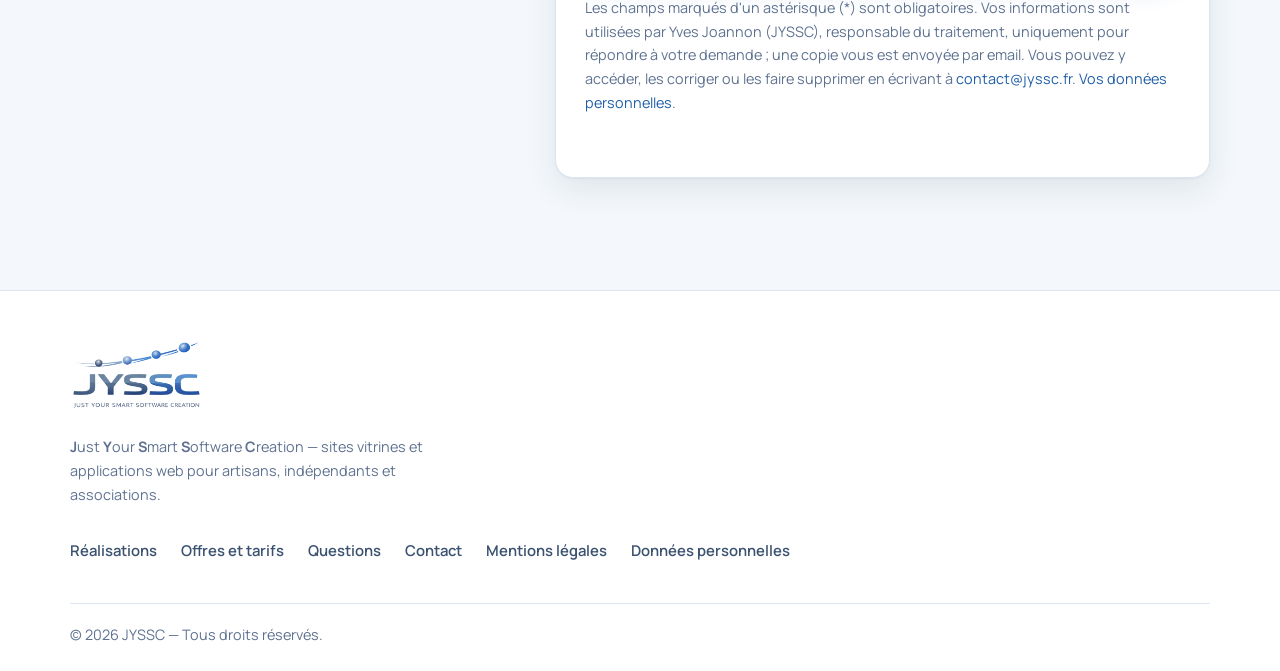
==== commit de210ca5: "Textes alignes sur les conditions generales - Formulaire : « Une fois par an » remplace « Paiement e" ====
--- a/index.html
+++ b/index.html
@@ -440,7 +440,7 @@
             <span class="orb" style="--s:38px" aria-hidden="true"></span>
             <div>
               <h3>Ça évolue</h3>
-              <p>Mises à jour et nouvelles fonctions comprises. Votre outil grandit avec votre activité.</p>
+              <p>Les mises à jour et une petite modification par mois sont comprises. Une nouvelle page ou une nouvelle fonction se fait sur devis : votre outil grandit avec votre activité.</p>
             </div>
           </li>
         </ol>
@@ -564,11 +564,11 @@
         <details class="faq-item" id="faq-arret">
           <summary>Et si mon activité s'arrête ?</summary>
           <p>
-            Vous arrêtez aussi, sans frais et sans préavis. Je ne vous demanderai jamais de payer
-            le reste : on ferme le site, et c'est terminé. Si vous aviez choisi le règlement à
-            l'année, l'année réglée reste acquise. Vous repartez avec votre nom de domaine,
-            vos textes, vos photos et vos données. Le site lui-même, sa conception et son code,
-            reste la propriété de JYSSC.
+            Vous arrêtez aussi, sans frais et sans préavis. Au mois, seul le mois commencé reste
+            dû : je ne vous demanderai jamais de payer la suite. À l'année, l'année réglée reste
+            acquise. Votre site reste en ligne jusqu'à la fin de la période réglée ; ensuite, vous
+            disposez de 30 jours pour récupérer vos données, en toute tranquillité. Vous repartez avec votre nom de domaine, vos textes et vos
+            photos. Le site lui-même, sa conception et son code, reste la propriété de JYSSC.
           </p>
         </details>
         <details class="faq-item">
@@ -583,7 +583,7 @@
           <summary>Et après quelques années ?</summary>
           <p>
             Rien ne change : vous restez aussi longtemps que vous le souhaitez, avec l'hébergement,
-            l'entretien et les améliorations.
+            l'entretien et les mises à jour.
           </p>
         </details>
         <details class="faq-item">
@@ -699,7 +699,7 @@
             <span class="field-label">Vous préférez</span>
             <div class="pills" id="formule" role="radiogroup" aria-label="Vous préférez">
               <label class="pill"><input type="radio" name="formule" value="Abonnement mensuel"><span>Abonnement mensuel</span></label>
-              <label class="pill"><input type="radio" name="formule" value="Paiement en une fois"><span>Paiement en une fois</span></label>
+              <label class="pill"><input type="radio" name="formule" value="Une fois par an"><span>Une fois par an</span></label>
               <label class="pill"><input type="radio" name="formule" value="Je ne sais pas encore"><span>Je ne sais pas encore</span></label>
             </div>
           </div>
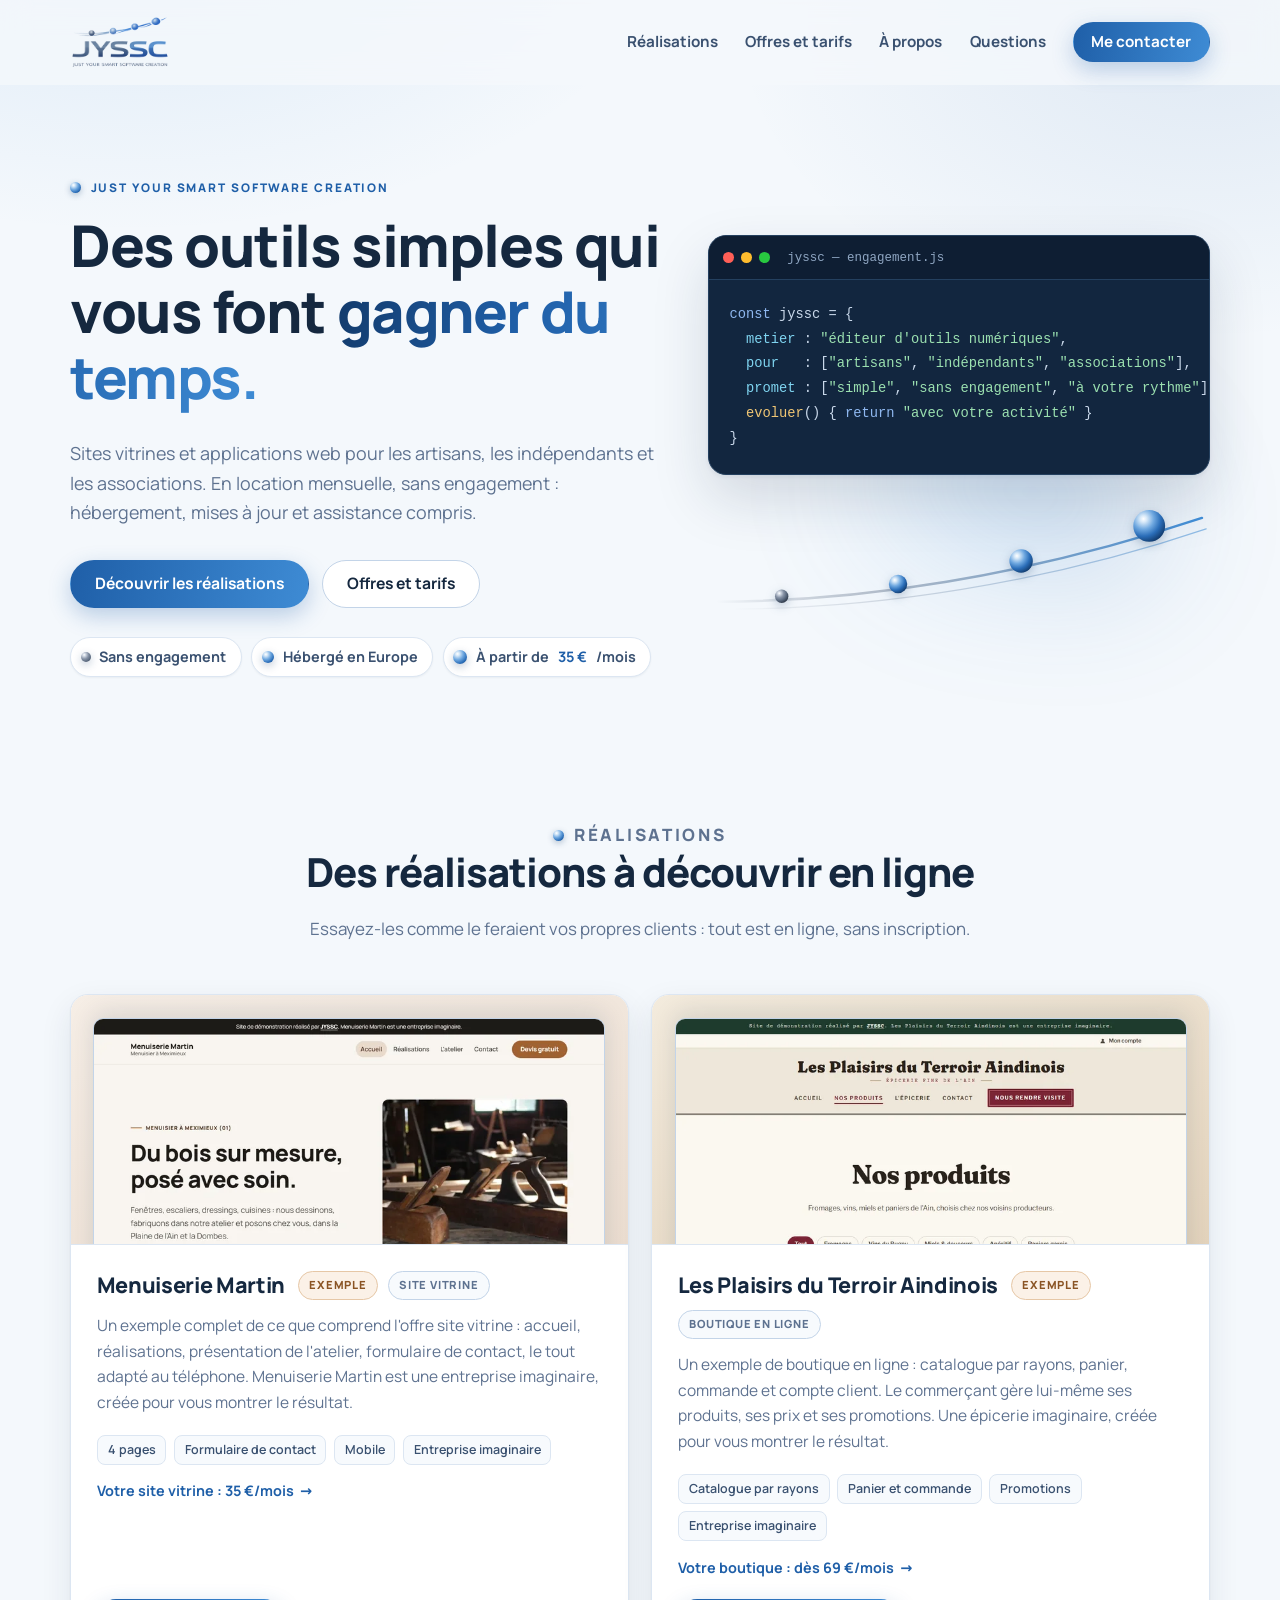
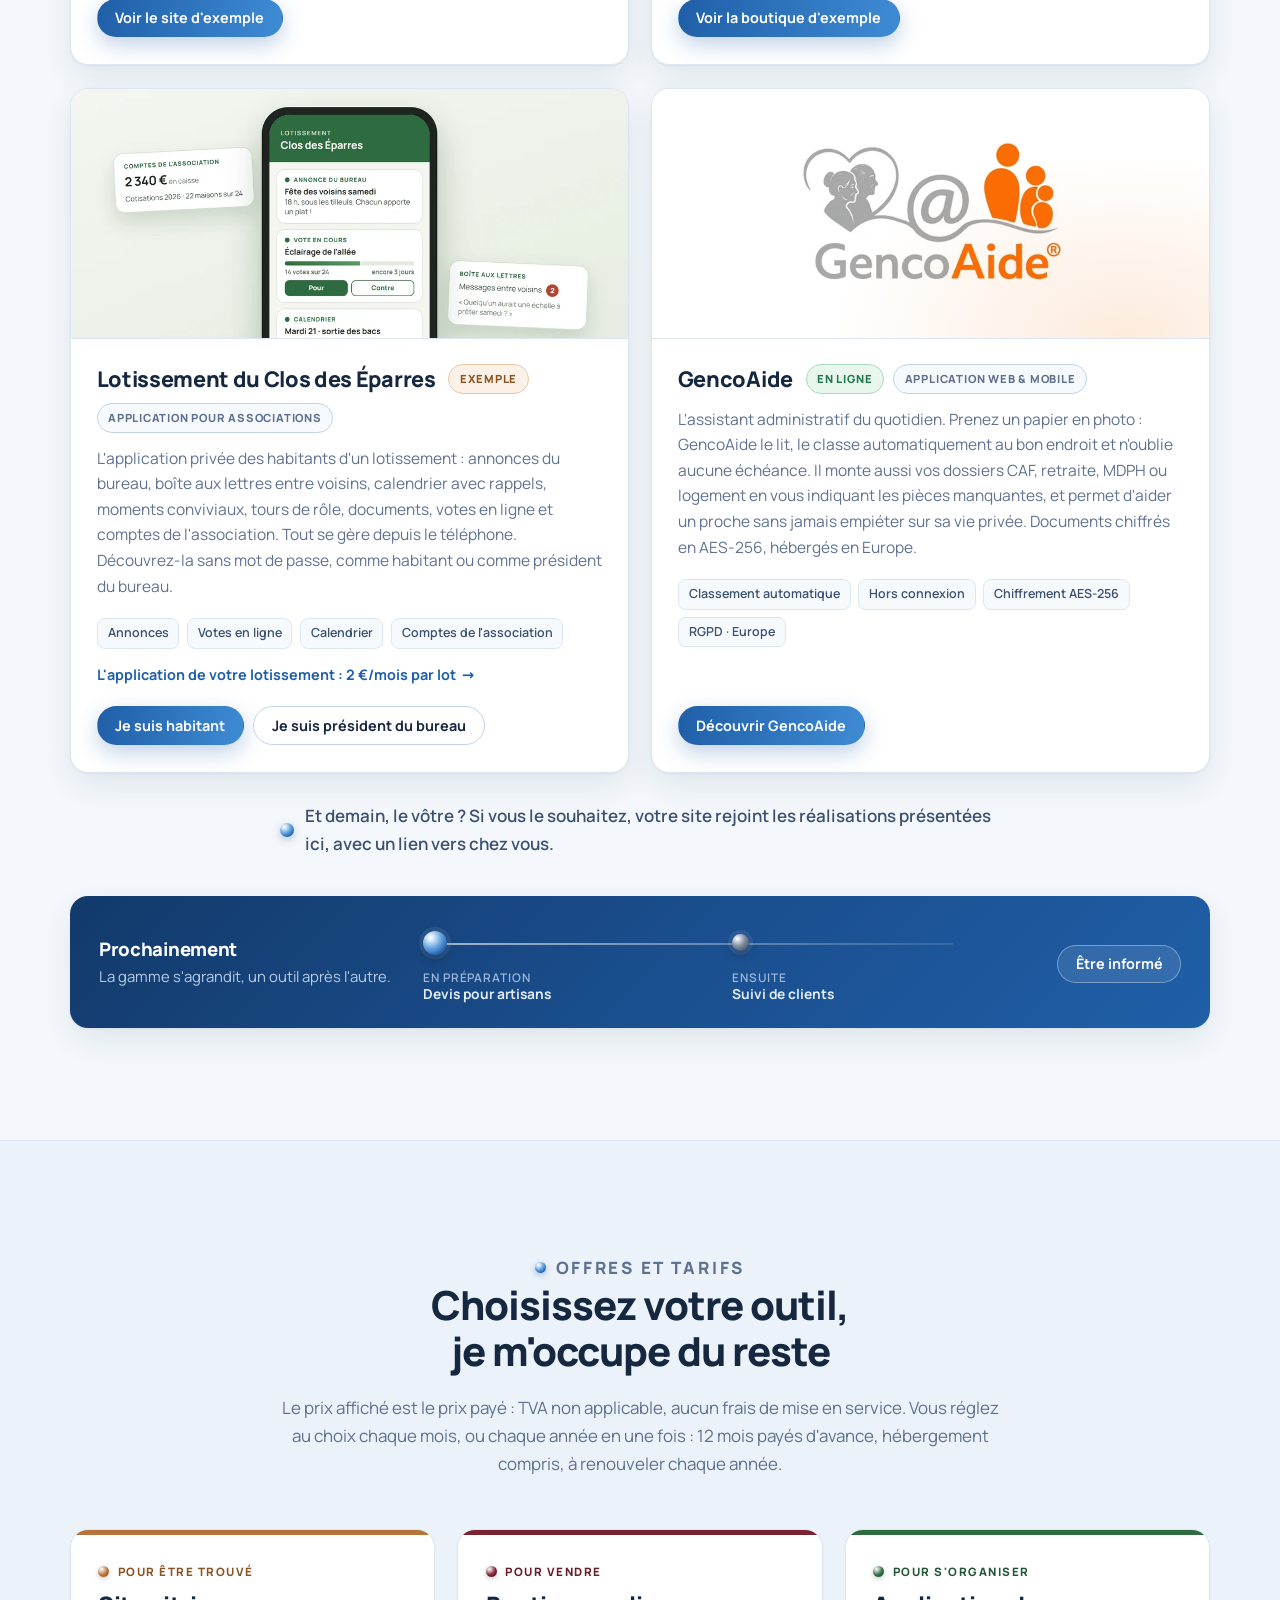
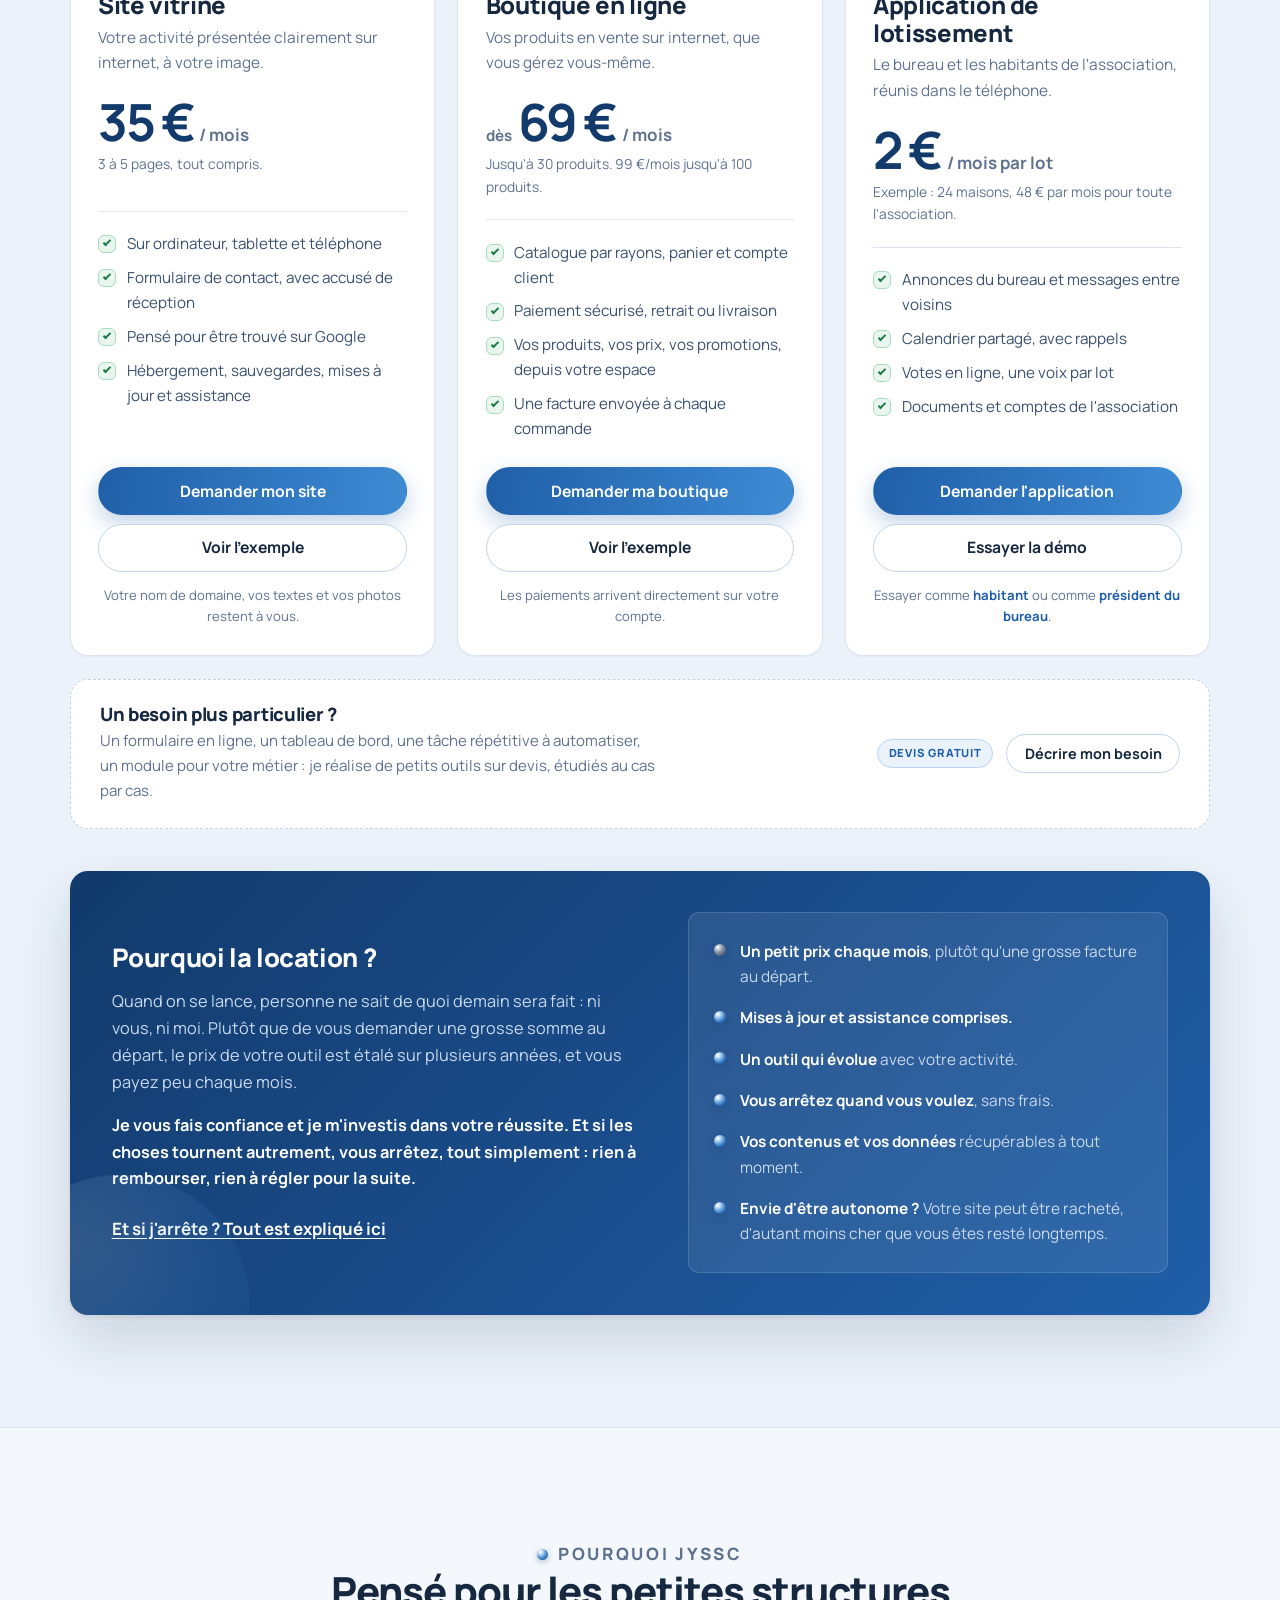
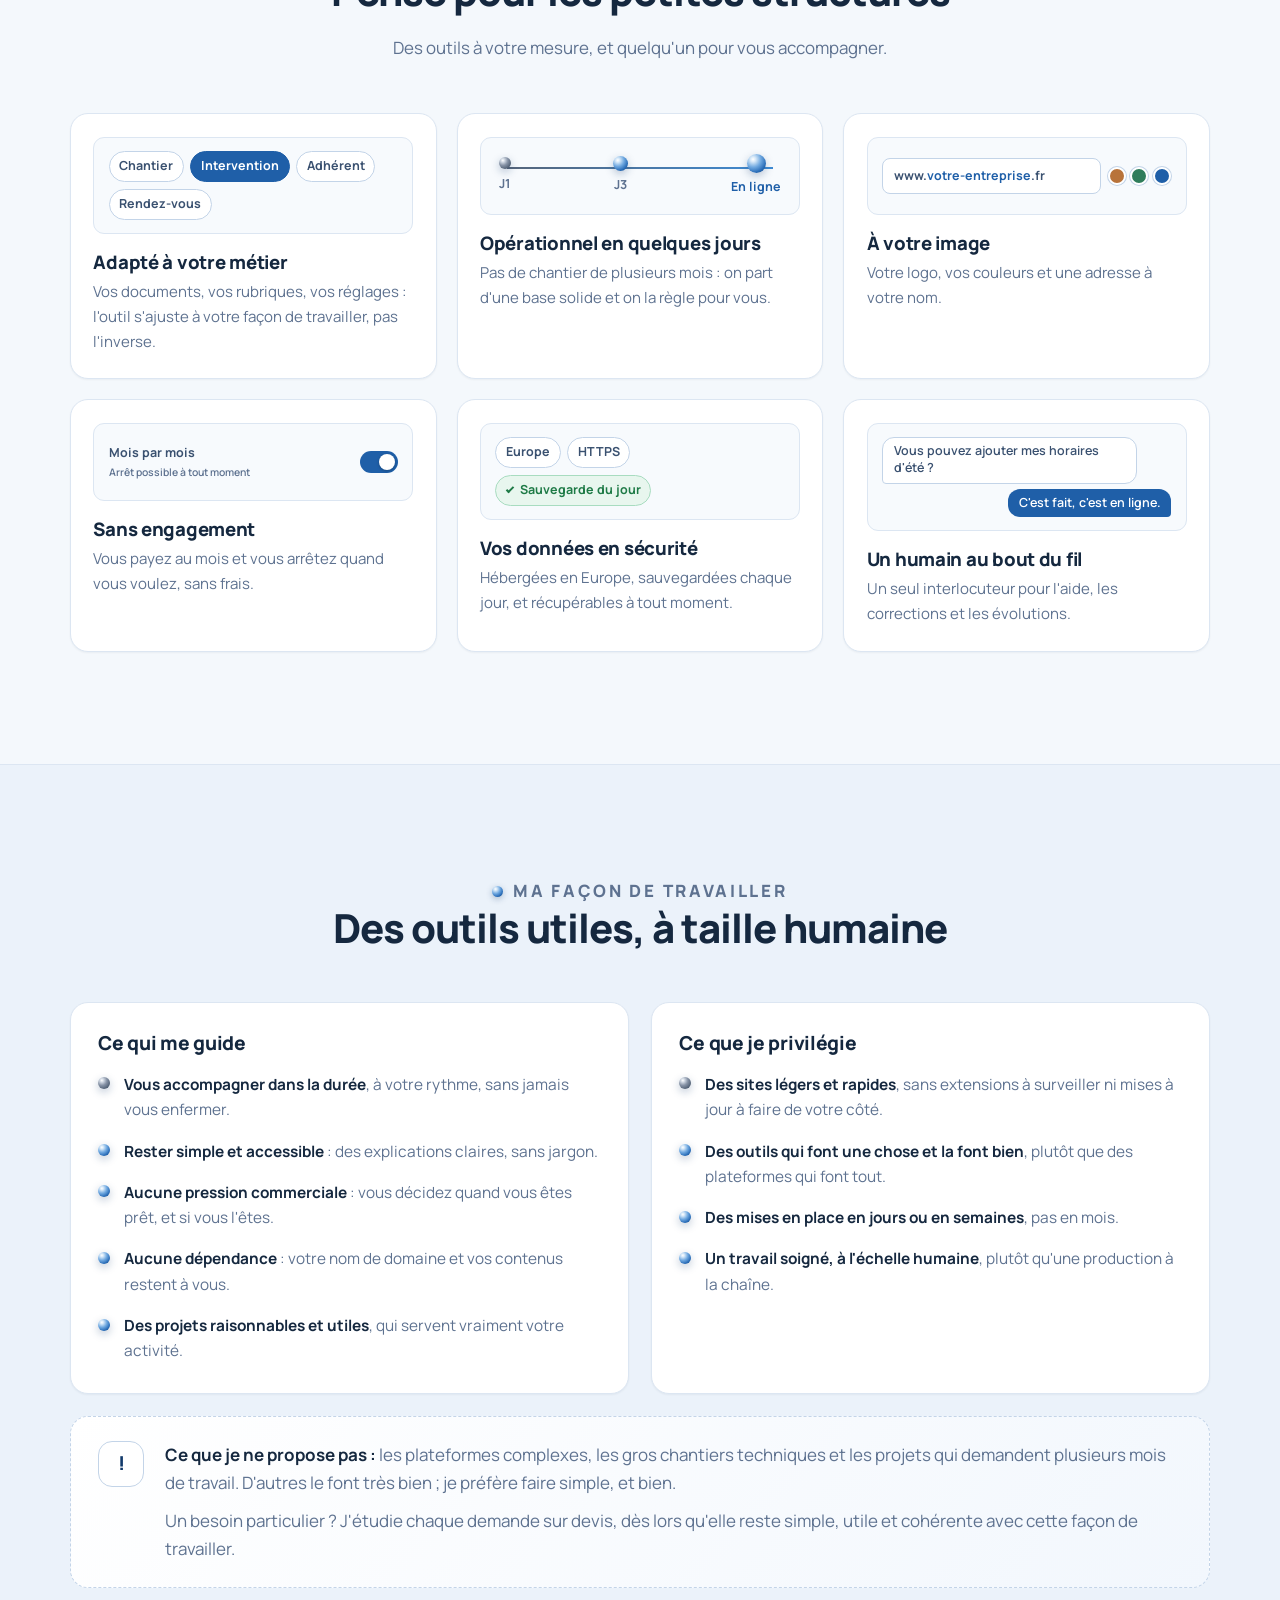
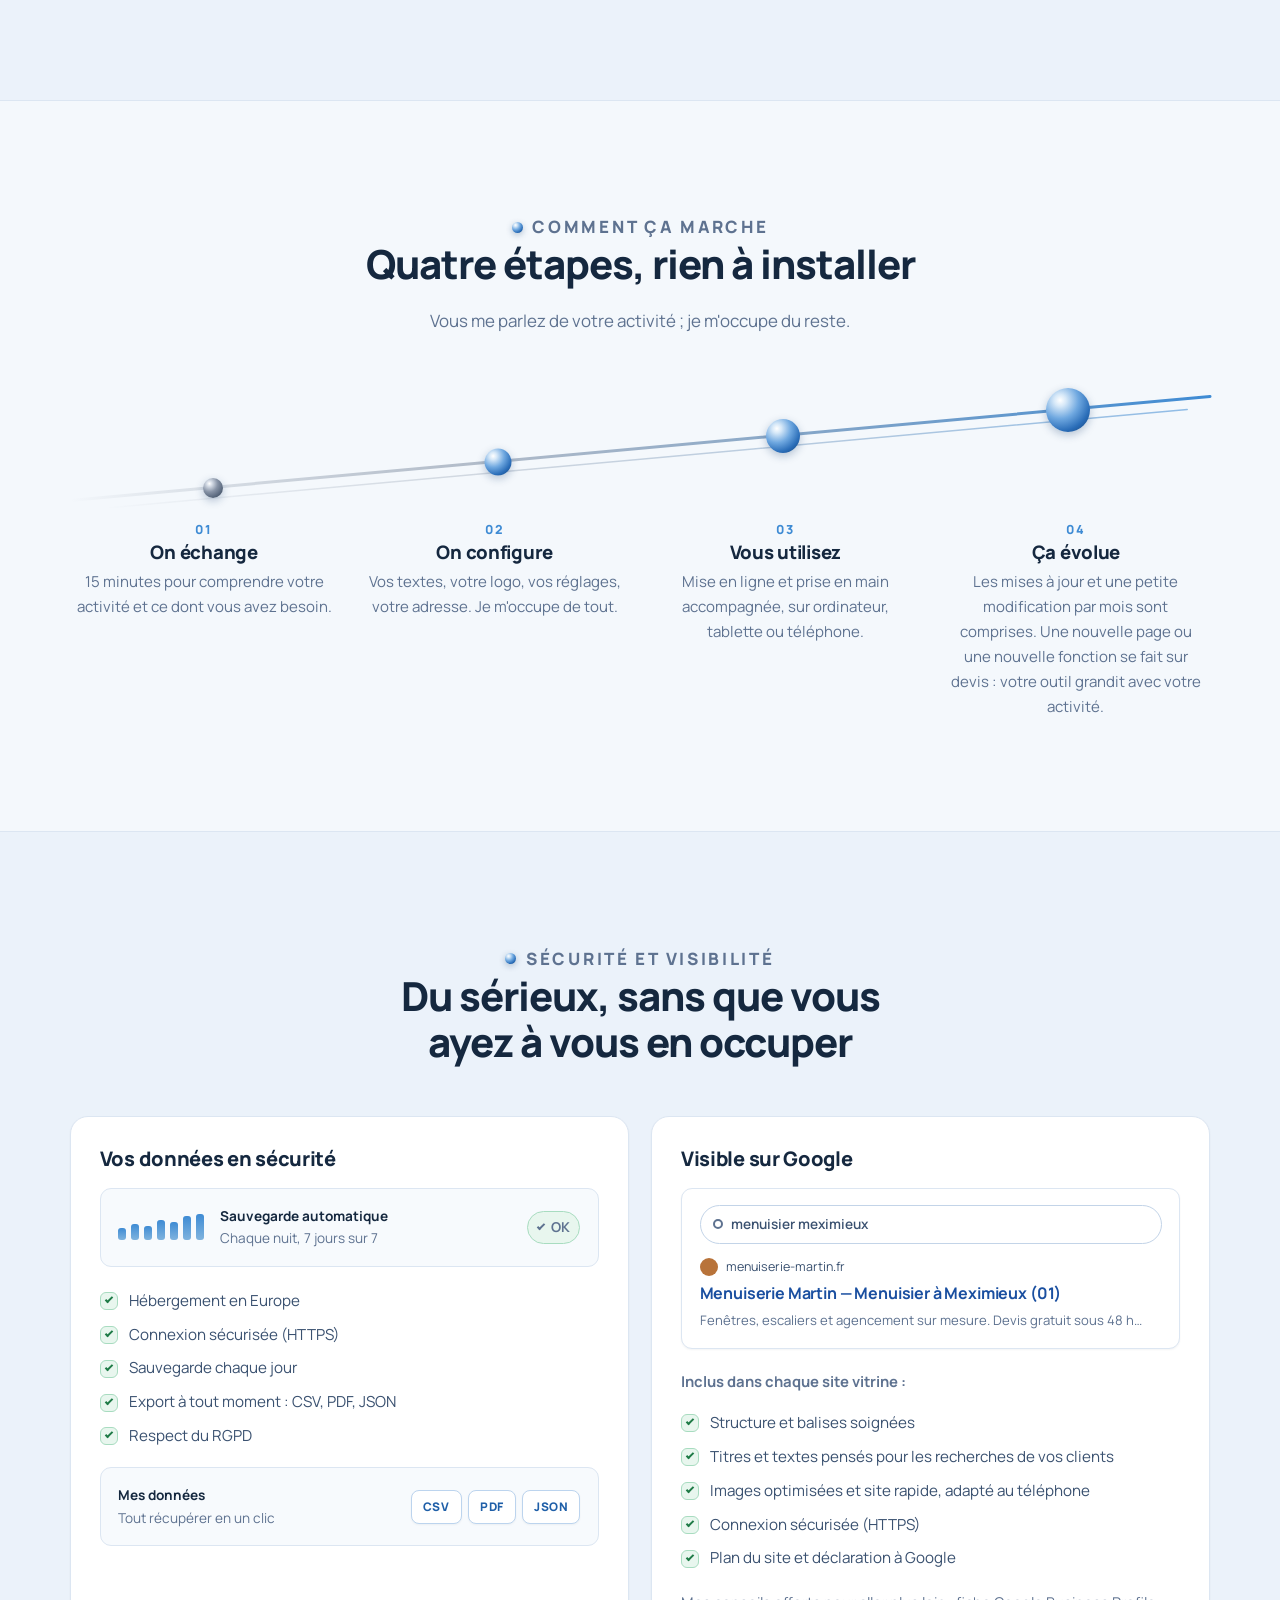
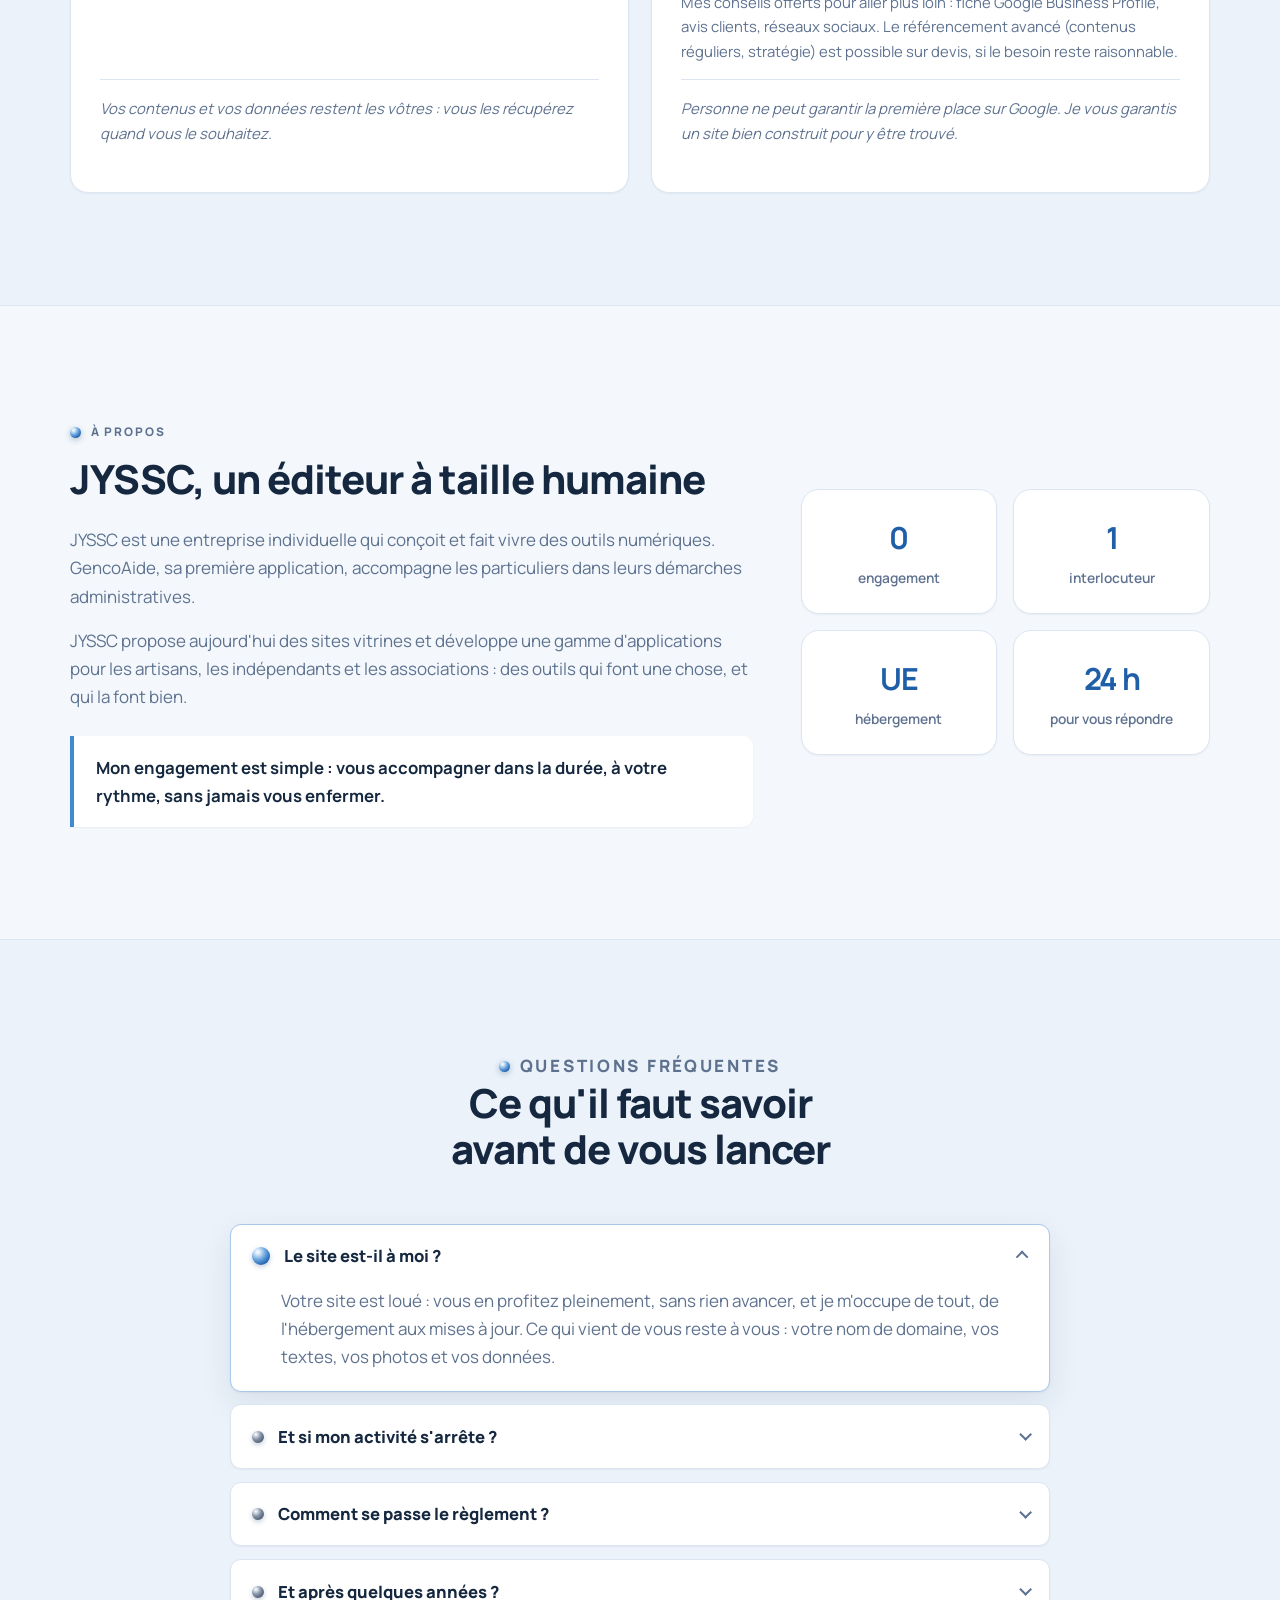
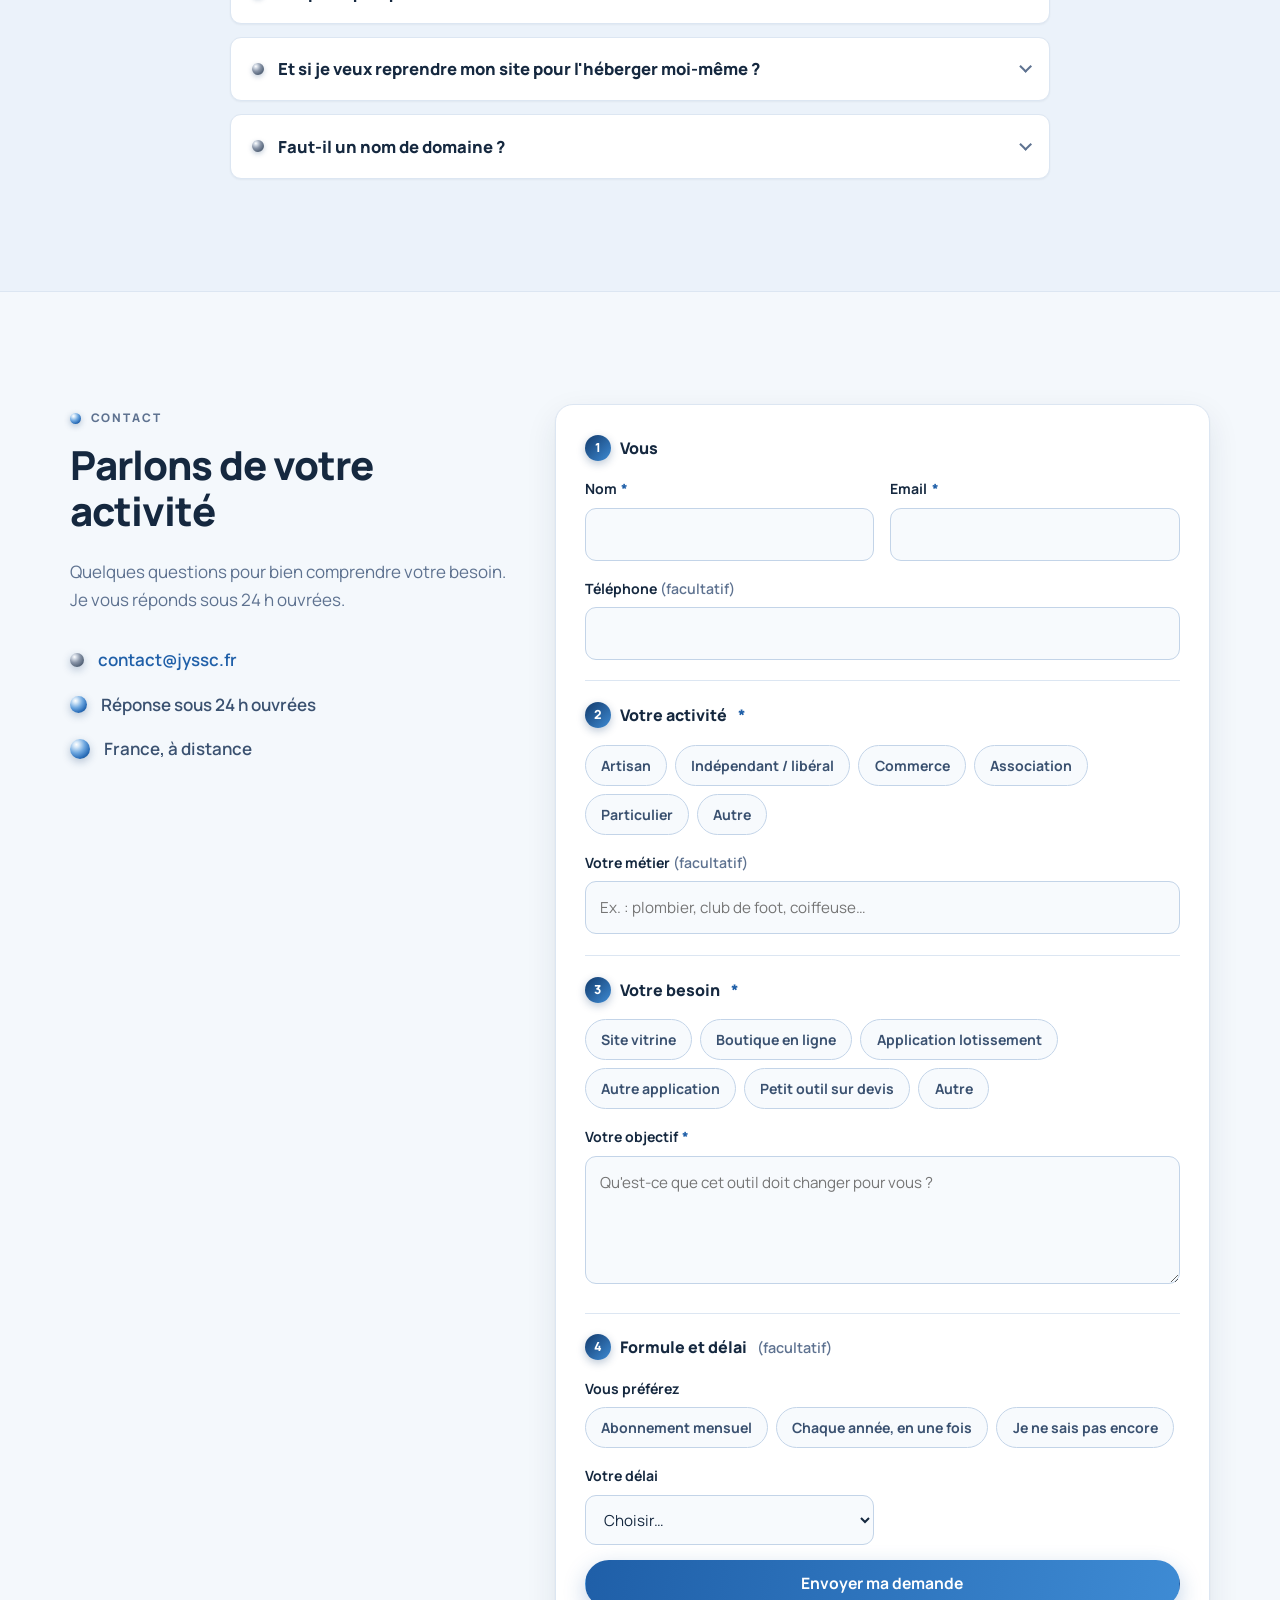
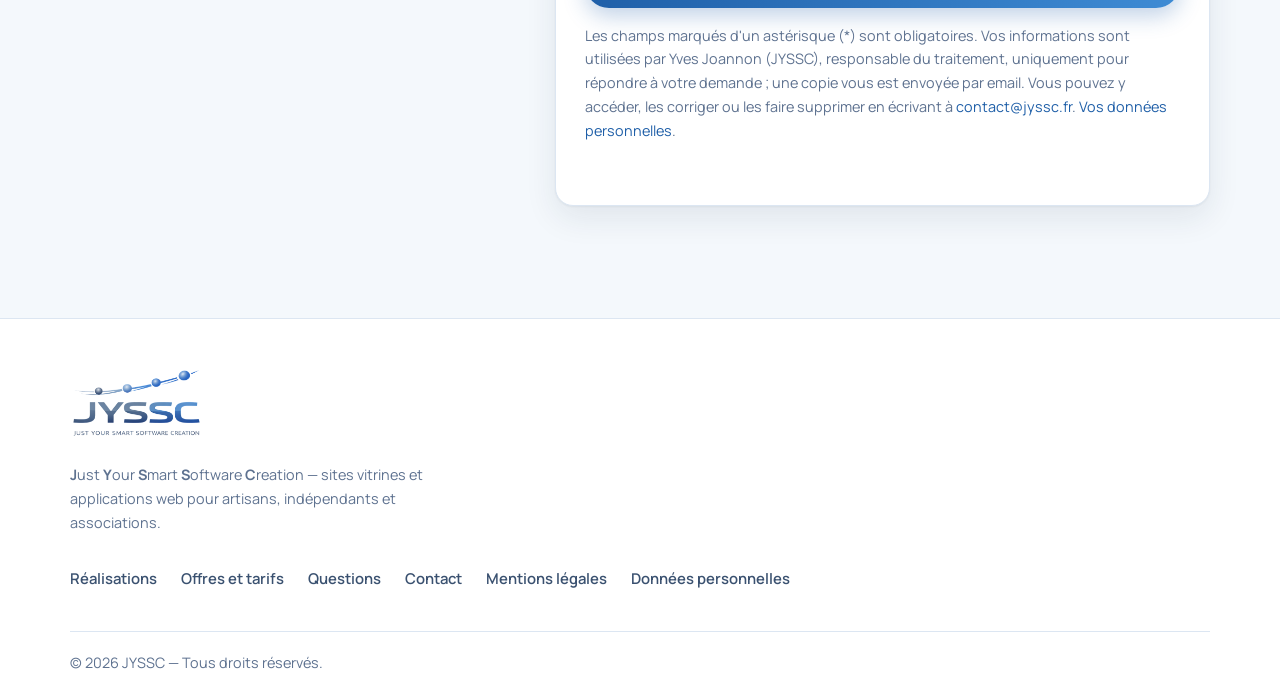
==== commit 8840bd65: "Reglement a l'annee : « Chaque année, en une fois », 12 mois payes d'avance - Formulaire : « Chaque " ====
--- a/index.html
+++ b/index.html
@@ -165,7 +165,8 @@
         <p class="eyebrow">Offres et tarifs</p>
         <h2>Choisissez votre outil, je m'occupe du reste</h2>
         <p>Le prix affiché est le prix payé : TVA non applicable, aucun frais de mise en service.
-        Vous réglez chaque mois ou une fois par an, au choix.</p>
+        Vous réglez au choix chaque mois, ou chaque année en une fois : 12 mois payés d'avance,
+        hébergement compris, à renouveler chaque année.</p>
       </header>
 
       <div class="plans">
@@ -574,9 +575,10 @@
         <details class="faq-item">
           <summary>Comment se passe le règlement ?</summary>
           <p>
-            Au choix : chaque mois, ou une fois par an. Le prix est le même. Vous recevez votre
-            facture par email. Au mois, vous arrêtez quand vous voulez ; à l'année, vous réglez
-            en une seule fois, et l'année réglée reste acquise.
+            Au choix : chaque mois, ou chaque année en une fois (12 mois payés d'avance,
+            hébergement compris, à renouveler chaque année). Le prix est le même. Vous recevez
+            votre facture par email. Au mois, vous arrêtez quand vous voulez ; à l'année, l'année
+            réglée reste acquise.
           </p>
         </details>
         <details class="faq-item">
@@ -699,7 +701,7 @@
             <span class="field-label">Vous préférez</span>
             <div class="pills" id="formule" role="radiogroup" aria-label="Vous préférez">
               <label class="pill"><input type="radio" name="formule" value="Abonnement mensuel"><span>Abonnement mensuel</span></label>
-              <label class="pill"><input type="radio" name="formule" value="Une fois par an"><span>Une fois par an</span></label>
+              <label class="pill"><input type="radio" name="formule" value="Chaque année, en une fois"><span>Chaque année, en une fois</span></label>
               <label class="pill"><input type="radio" name="formule" value="Je ne sais pas encore"><span>Je ne sais pas encore</span></label>
             </div>
           </div>
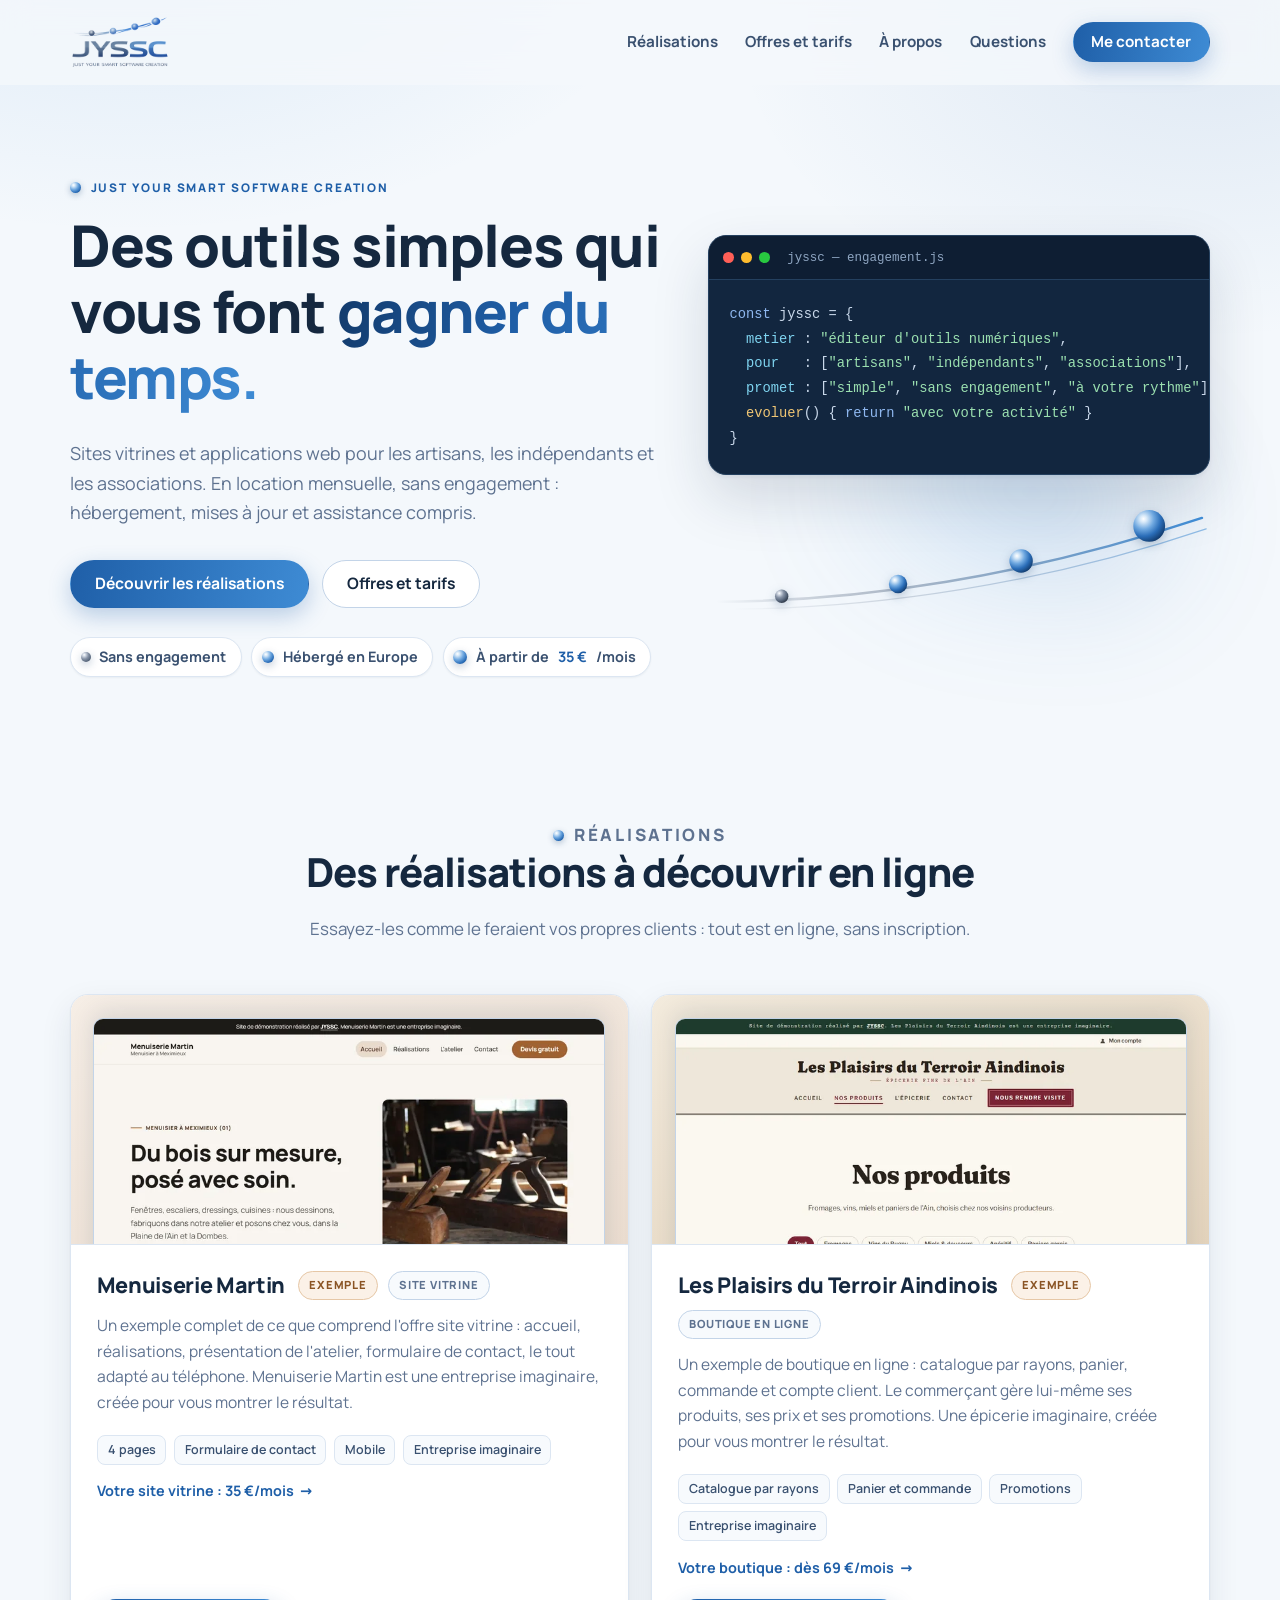
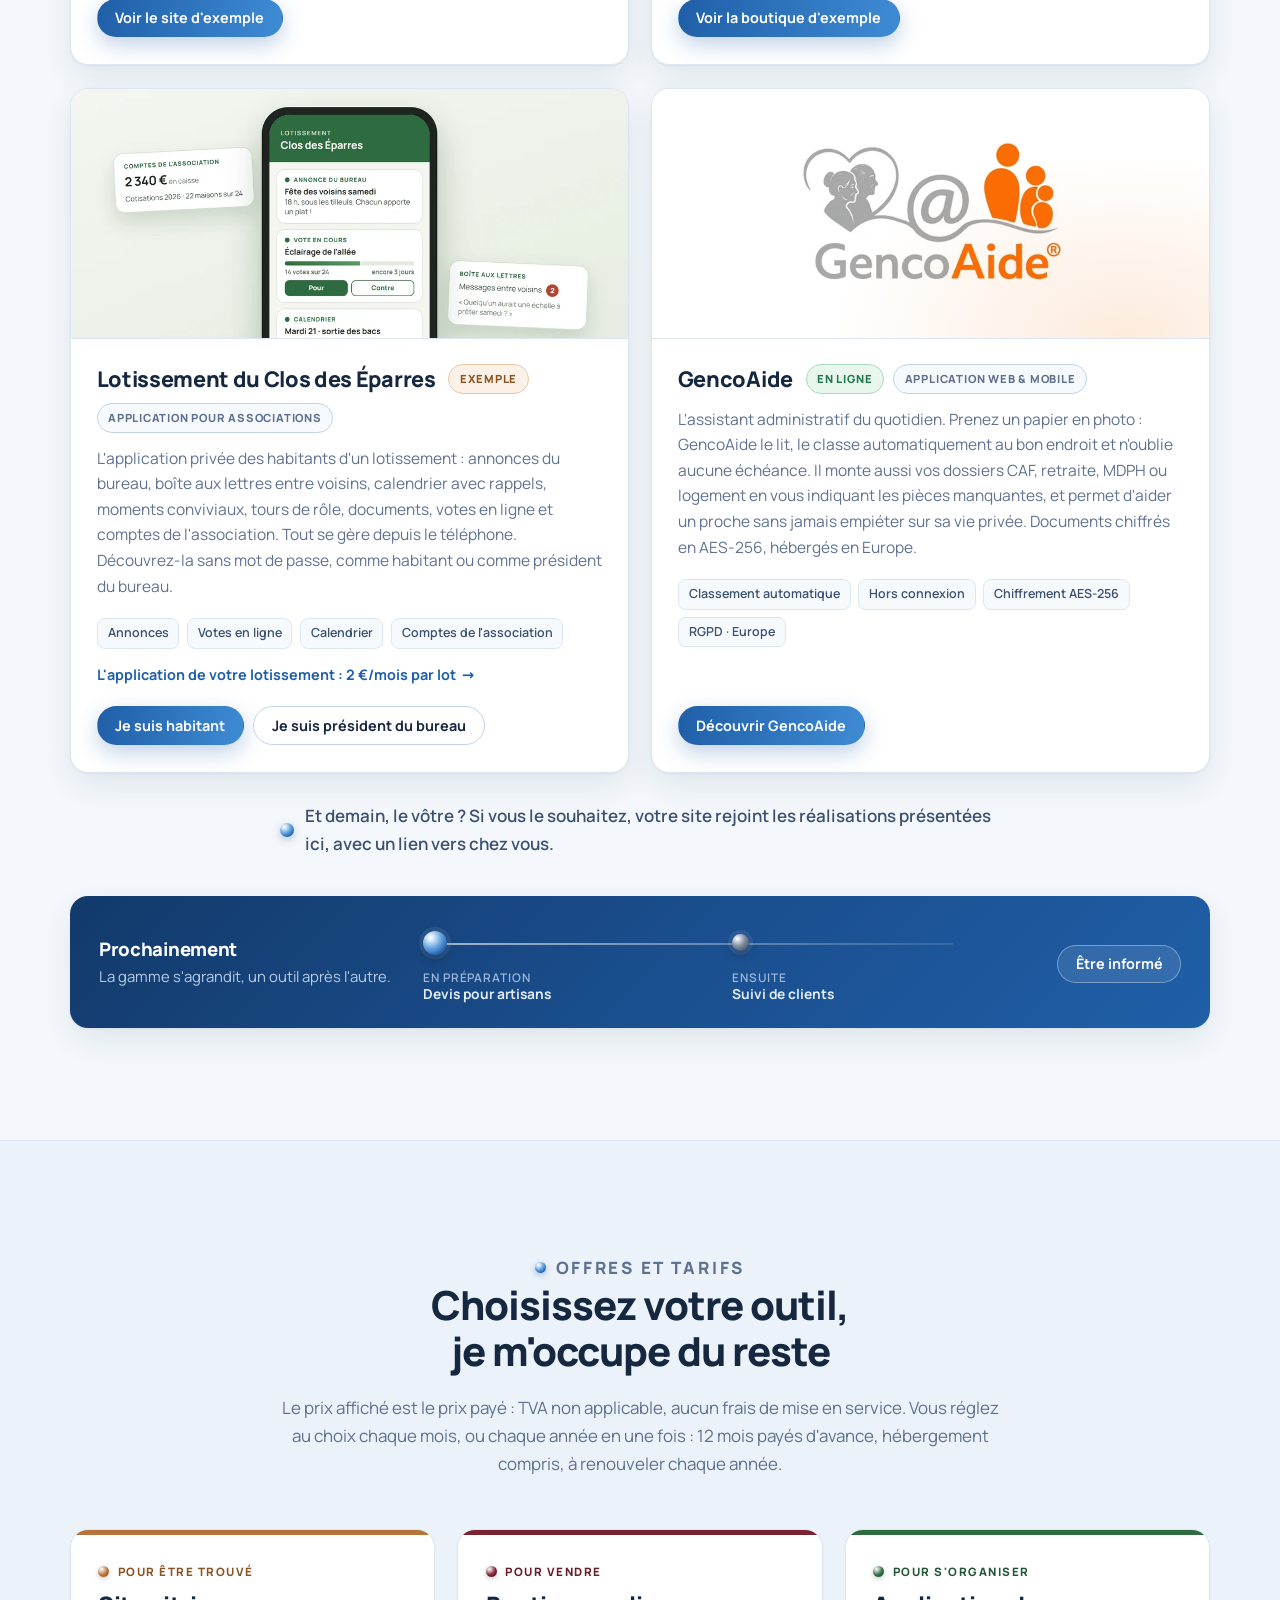
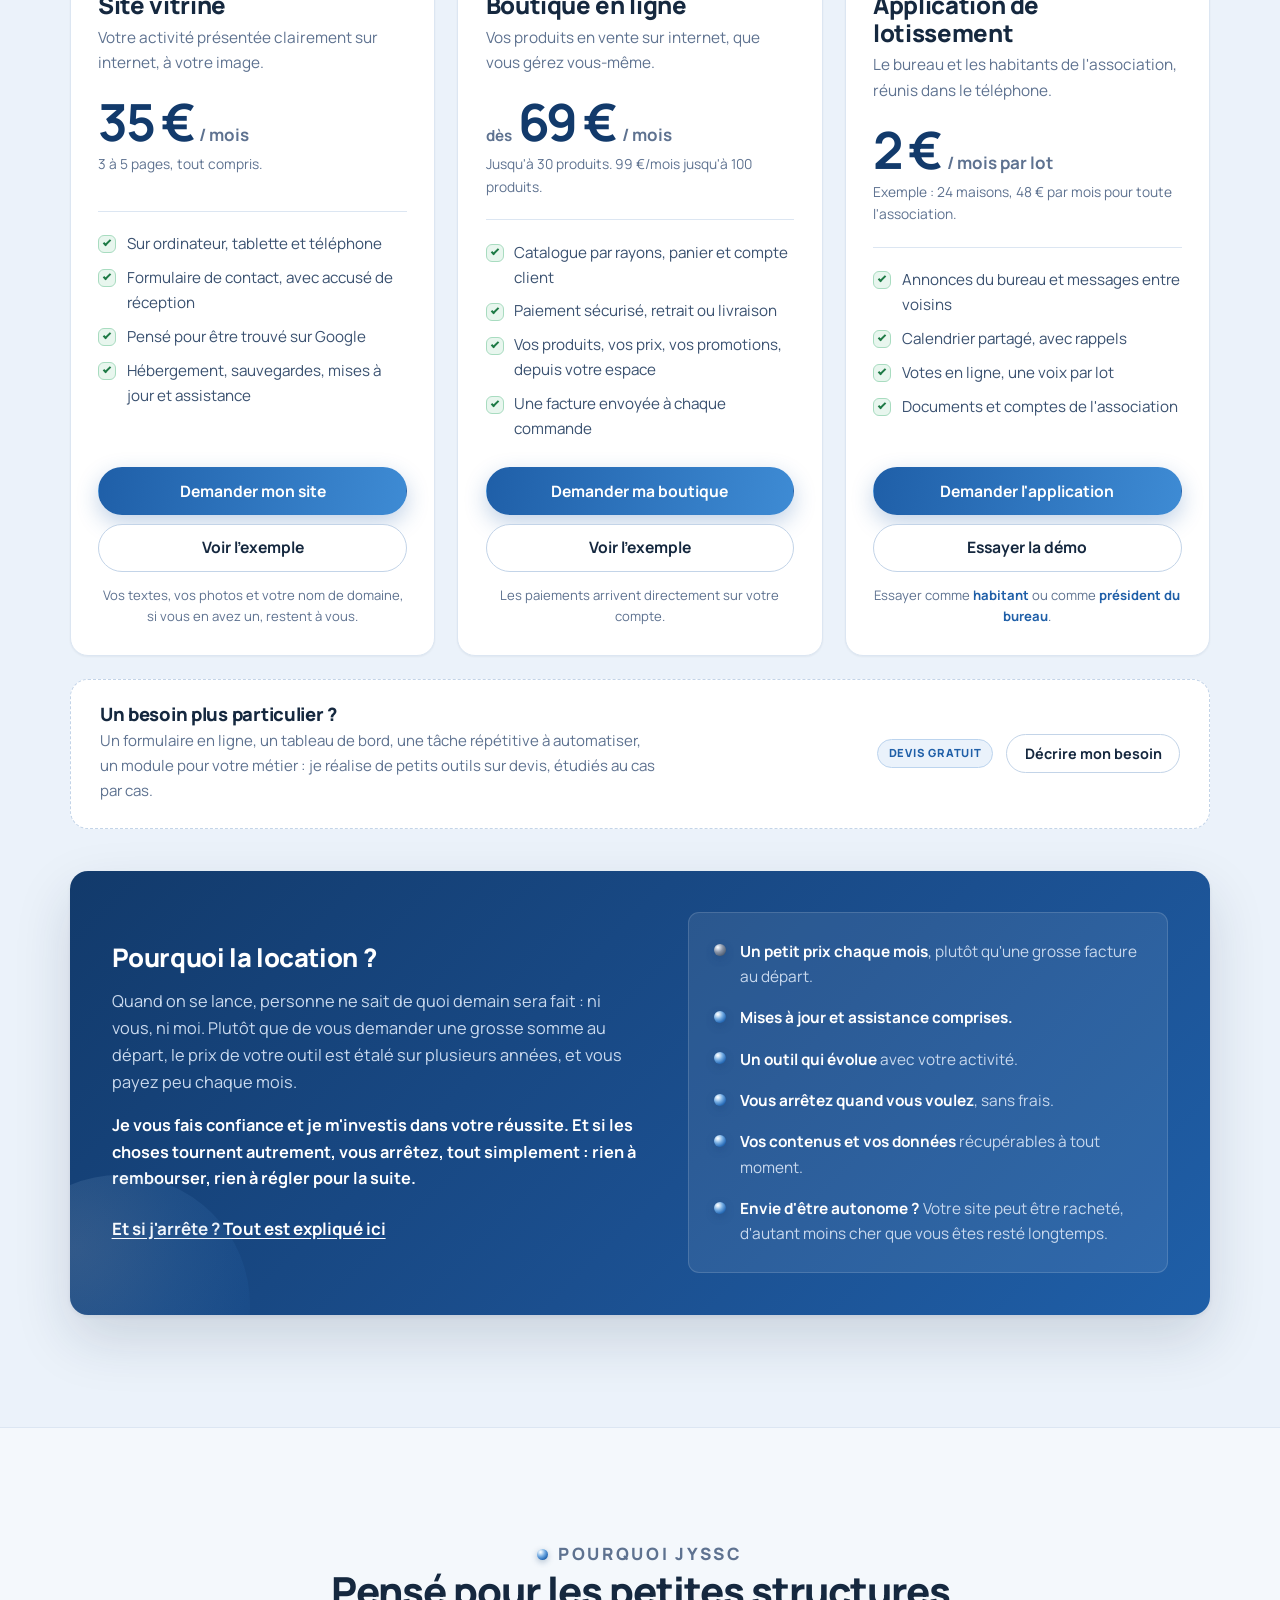
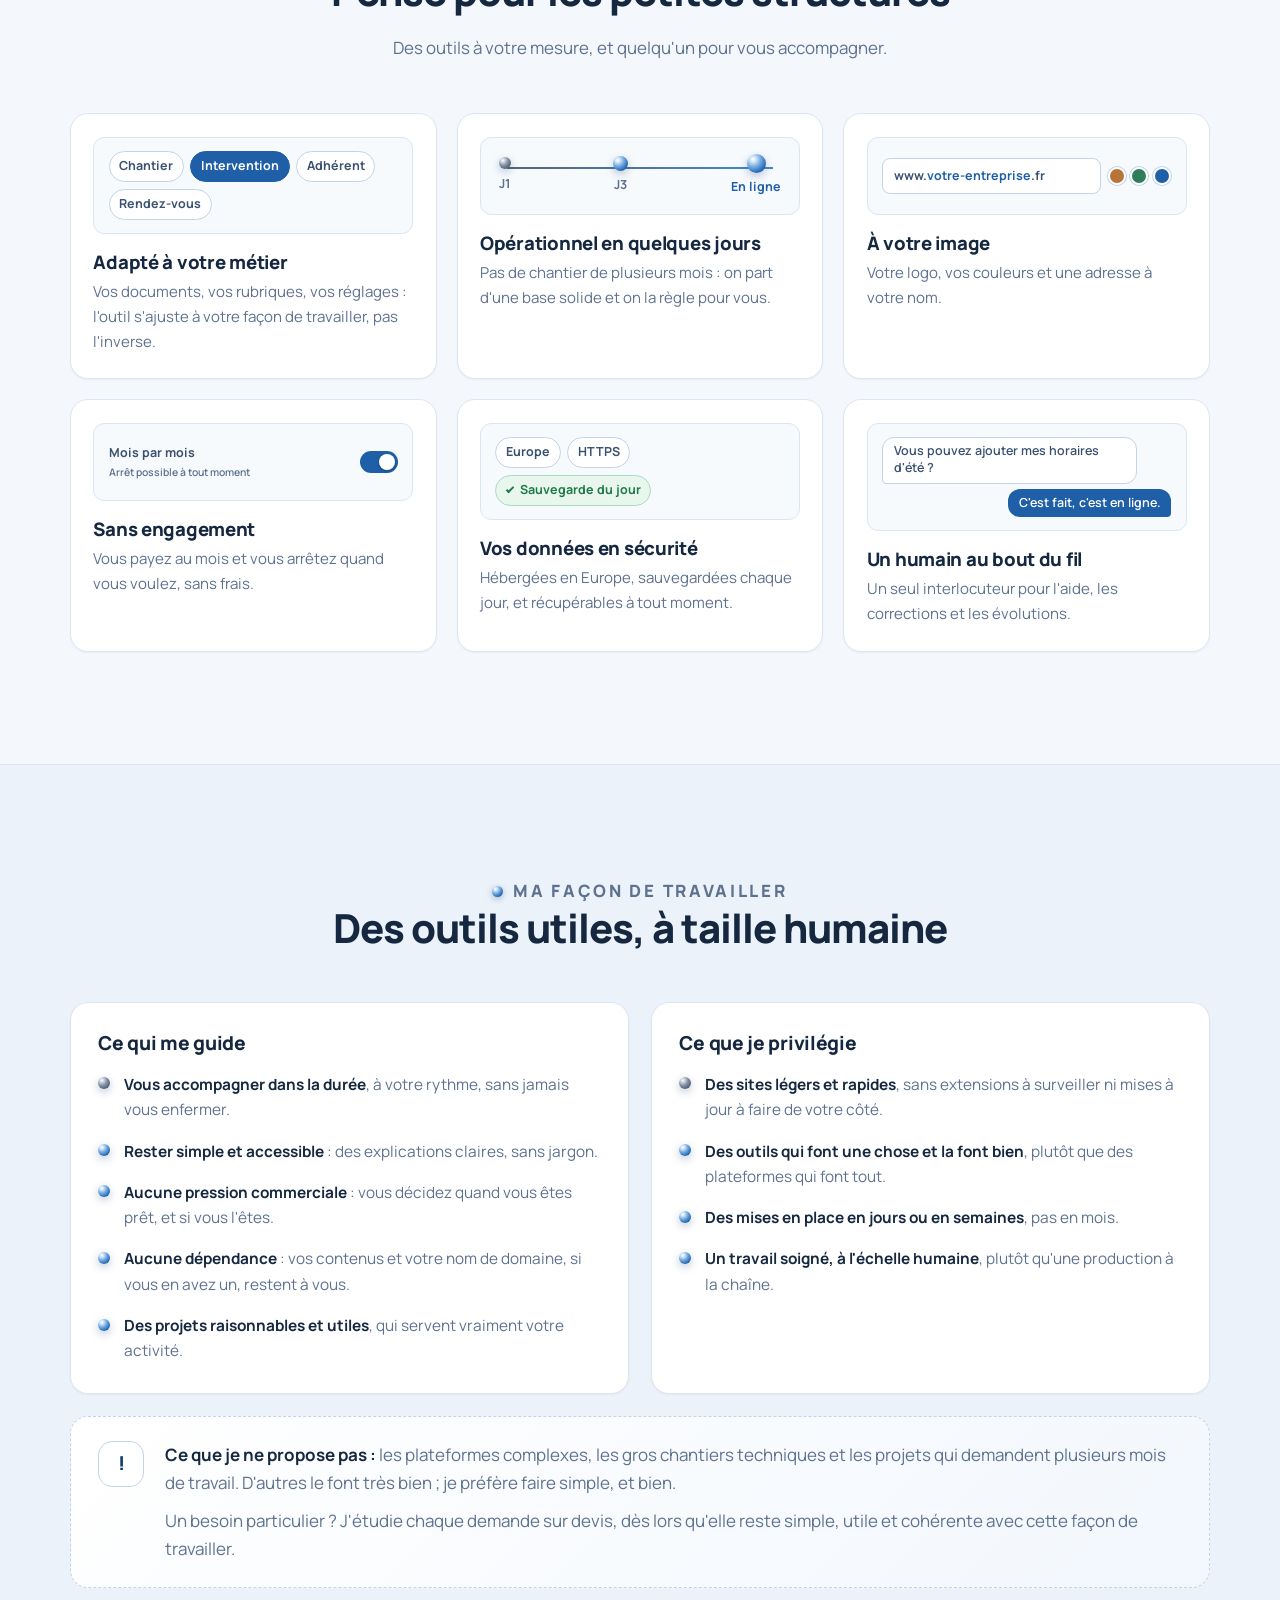
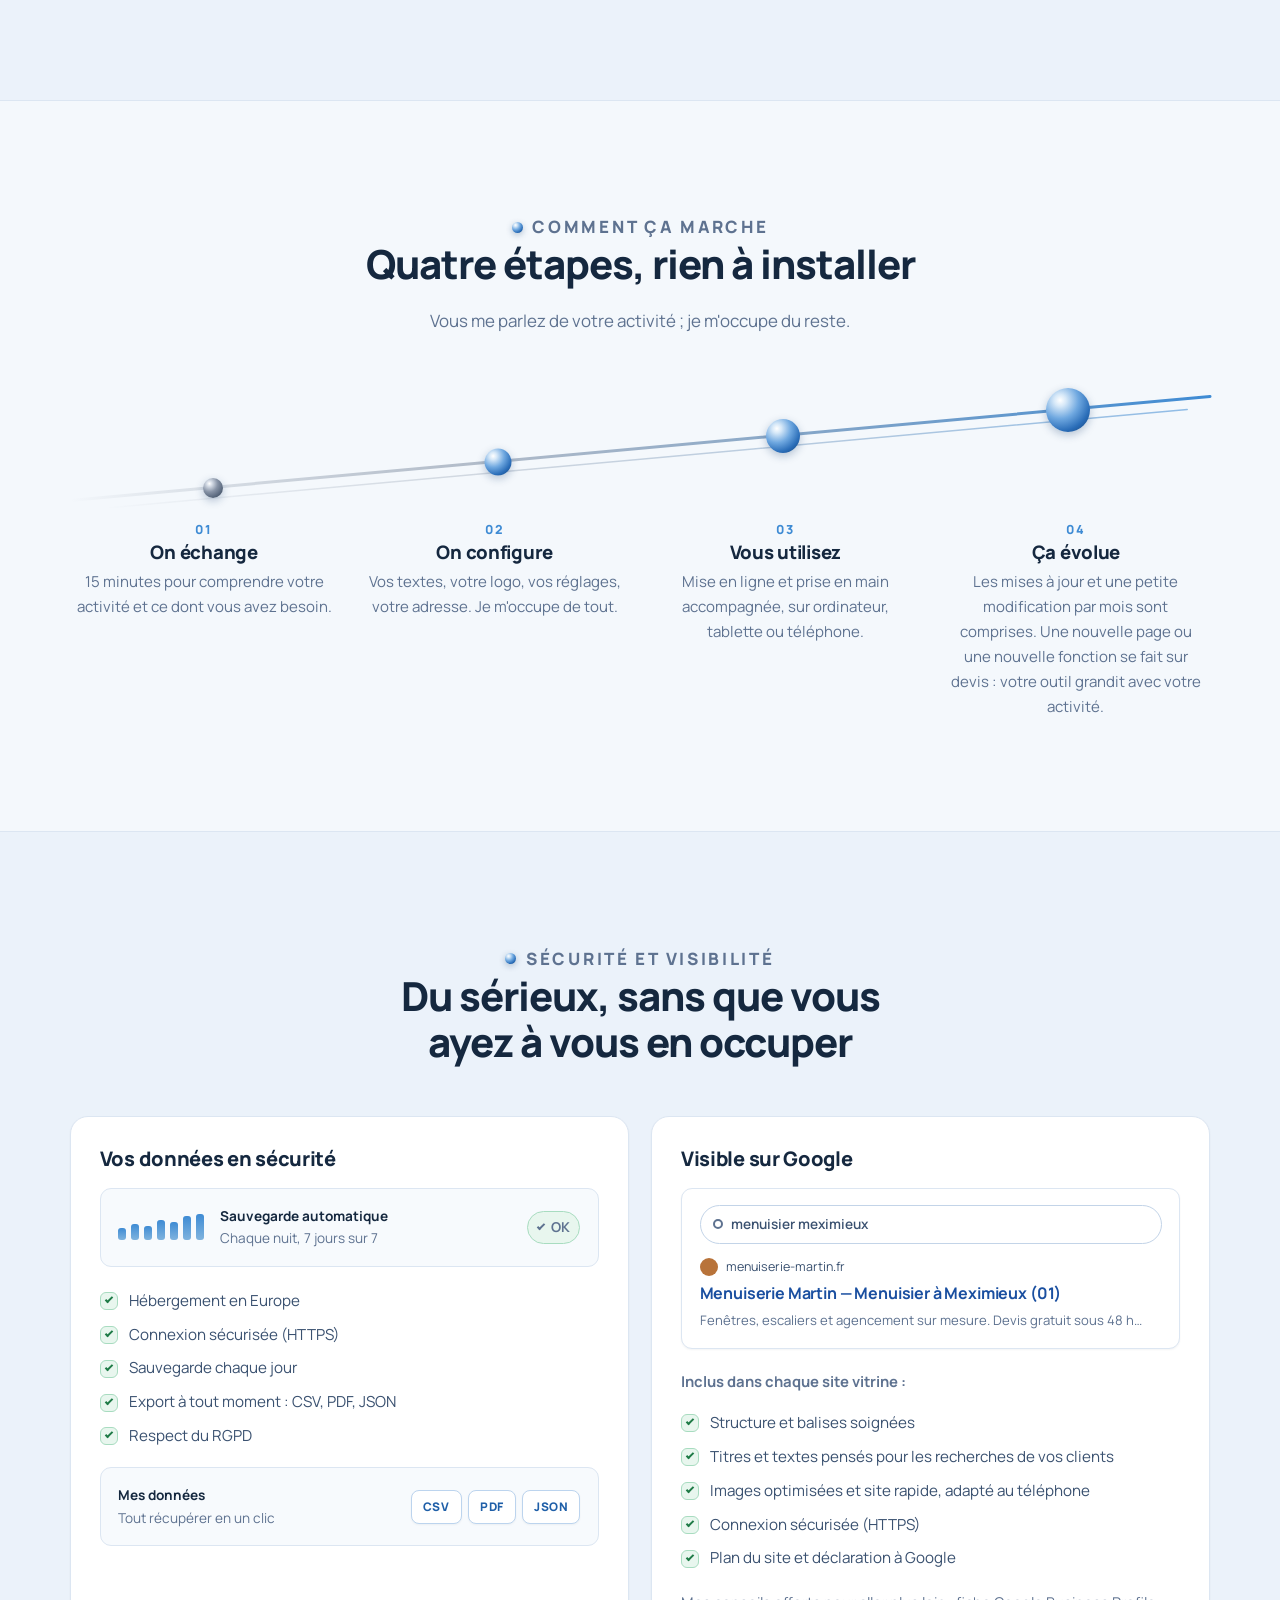
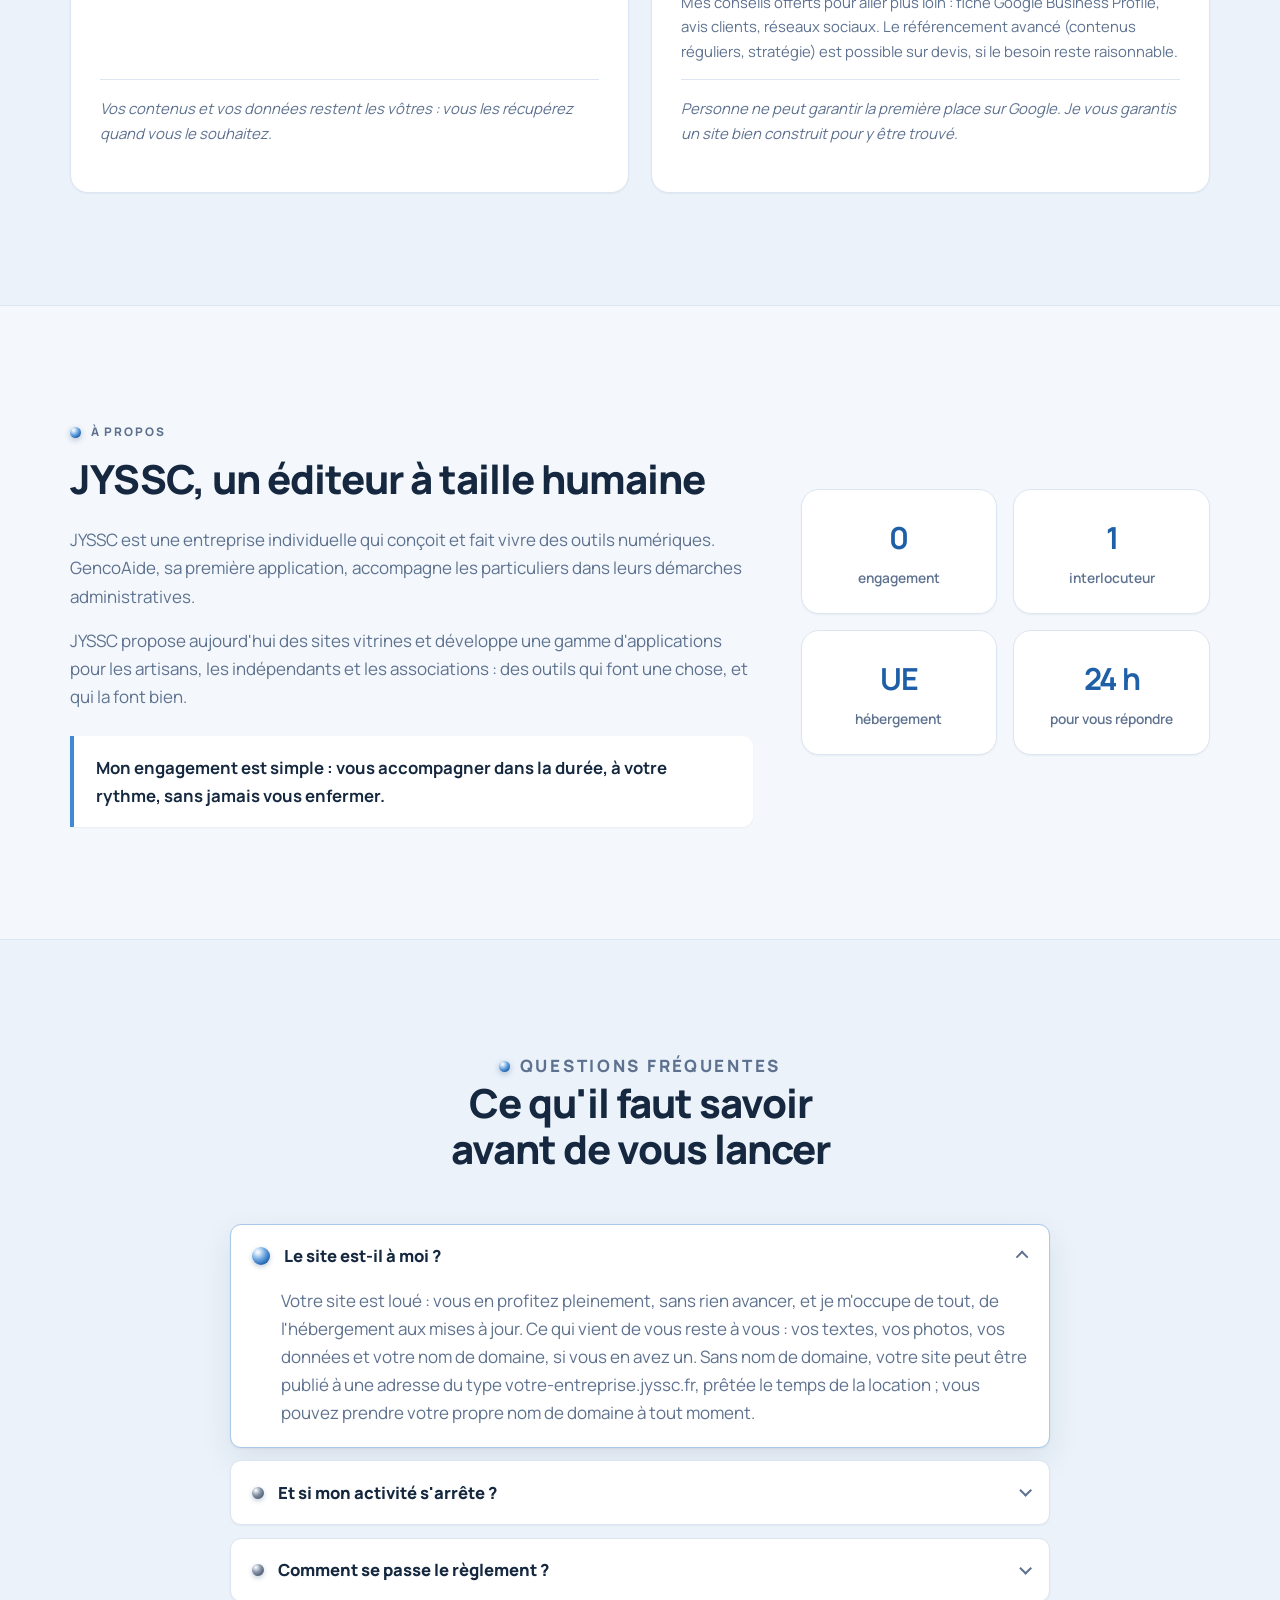
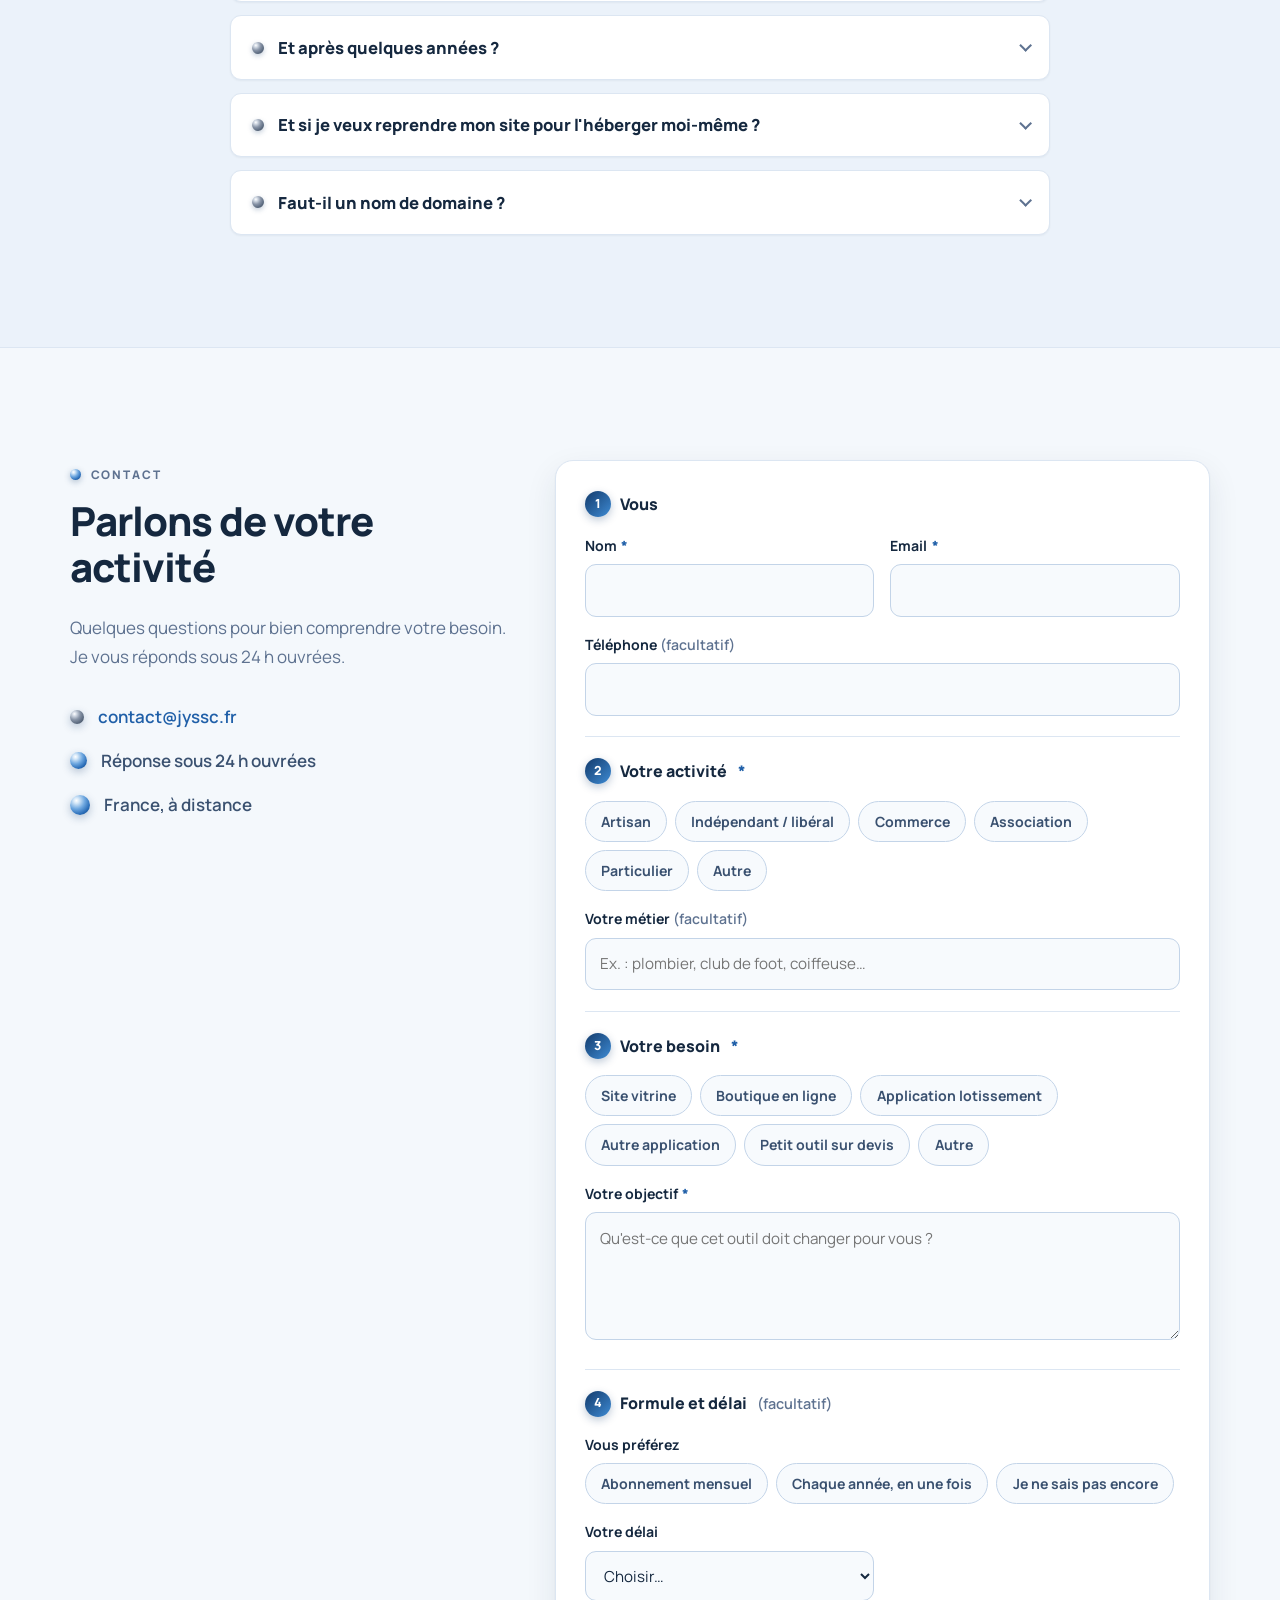
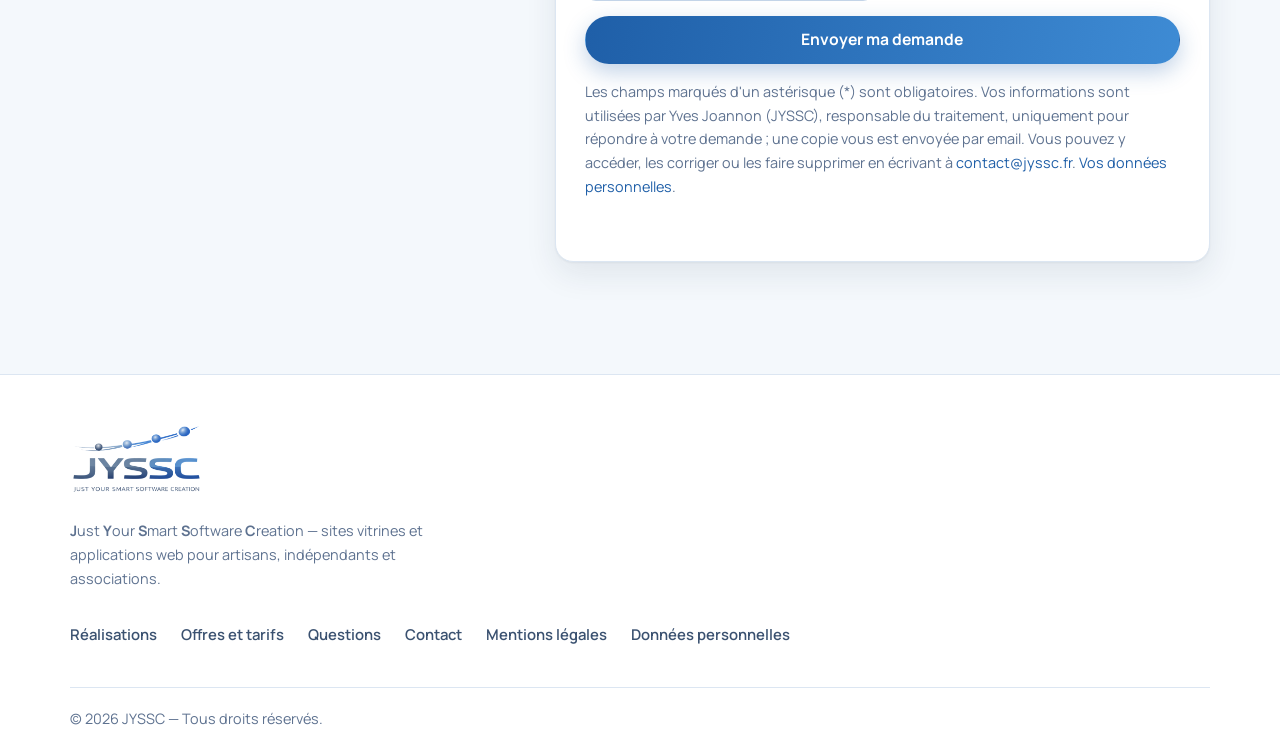
==== commit 4517f8fd: "Nom de domaine : « si vous en avez un », adresse prêtée votre-entreprise.jyssc.fr - FAQ « Le site es" ====
--- a/index.html
+++ b/index.html
@@ -187,7 +187,7 @@
             <a class="btn btn-primary" href="#contact" data-besoin="Site vitrine">Demander mon site</a>
             <a class="btn btn-ghost" href="https://demo.jyssc.fr" target="_blank" rel="noopener">Voir l'exemple</a>
           </div>
-          <p class="plan-foot">Votre nom de domaine, vos textes et vos photos restent à vous.</p>
+          <p class="plan-foot">Vos textes, vos photos et votre nom de domaine, si vous en avez un, restent à vous.</p>
         </article>
 
         <!-- Boutique en ligne -->
@@ -360,7 +360,7 @@
             <li><span class="orb orb-slate" style="--s:12px"></span><span><strong>Vous accompagner dans la durée</strong>, à votre rythme, sans jamais vous enfermer.</span></li>
             <li><span class="orb" style="--s:12px"></span><span><strong>Rester simple et accessible</strong> : des explications claires, sans jargon.</span></li>
             <li><span class="orb" style="--s:12px"></span><span><strong>Aucune pression commerciale</strong> : vous décidez quand vous êtes prêt, et si vous l'êtes.</span></li>
-            <li><span class="orb" style="--s:12px"></span><span><strong>Aucune dépendance</strong> : votre nom de domaine et vos contenus restent à vous.</span></li>
+            <li><span class="orb" style="--s:12px"></span><span><strong>Aucune dépendance</strong> : vos contenus et votre nom de domaine, si vous en avez un, restent à vous.</span></li>
             <li><span class="orb" style="--s:12px"></span><span><strong>Des projets raisonnables et utiles</strong>, qui servent vraiment votre activité.</span></li>
           </ul>
         </div>
@@ -558,8 +558,11 @@
           <summary>Le site est-il à moi ?</summary>
           <p>
             Votre site est loué : vous en profitez pleinement, sans rien avancer, et je m'occupe
-            de tout, de l'hébergement aux mises à jour. Ce qui vient de vous reste à vous : votre
-            nom de domaine, vos textes, vos photos et vos données.
+            de tout, de l'hébergement aux mises à jour. Ce qui vient de vous reste à vous : vos
+            textes, vos photos, vos données et votre nom de domaine, si vous en avez un. Sans nom
+            de domaine, votre site peut être publié à une adresse du type
+            votre-entreprise.jyssc.fr, prêtée le temps de la location ; vous pouvez prendre votre
+            propre nom de domaine à tout moment.
           </p>
         </details>
         <details class="faq-item" id="faq-arret">
@@ -568,8 +571,8 @@
             Vous arrêtez aussi, sans frais et sans préavis. Au mois, seul le mois commencé reste
             dû : je ne vous demanderai jamais de payer la suite. À l'année, l'année réglée reste
             acquise. Votre site reste en ligne jusqu'à la fin de la période réglée ; ensuite, vous
-            disposez de 30 jours pour récupérer vos données, en toute tranquillité. Vous repartez avec votre nom de domaine, vos textes et vos
-            photos. Le site lui-même, sa conception et son code, reste la propriété de JYSSC.
+            disposez de 30 jours pour récupérer vos données, en toute tranquillité. Vous repartez avec vos textes, vos photos et
+            votre nom de domaine, si vous en avez un. Le site lui-même, sa conception et son code, reste la propriété de JYSSC.
           </p>
         </details>
         <details class="faq-item">
@@ -600,7 +603,7 @@
           <p>
             C'est conseillé, pour une adresse à votre nom (environ 12 € par an, je vous aide à le
             réserver). Mais ce n'est pas obligatoire : votre site peut aussi être en ligne à une
-            adresse du type votre-nom.jyssc.fr.
+            adresse du type votre-entreprise.jyssc.fr.
           </p>
         </details>
       </div>
